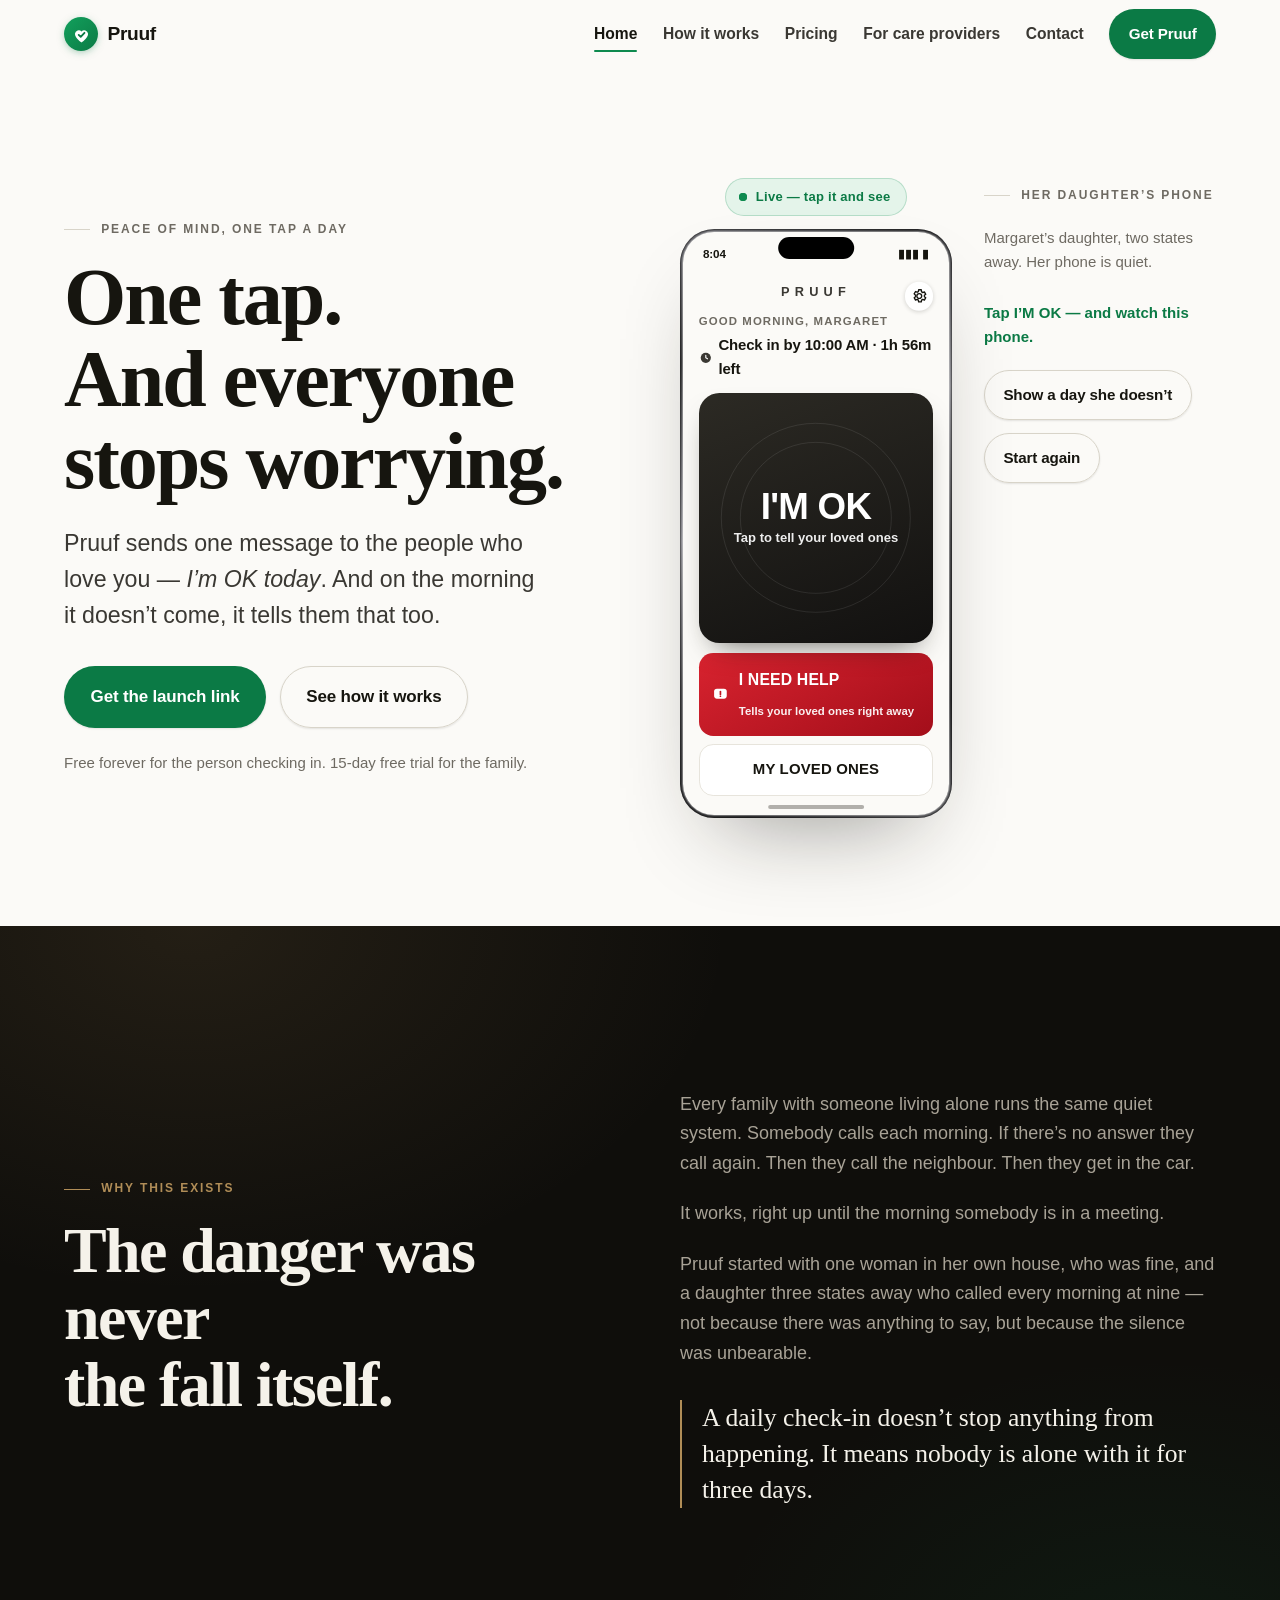
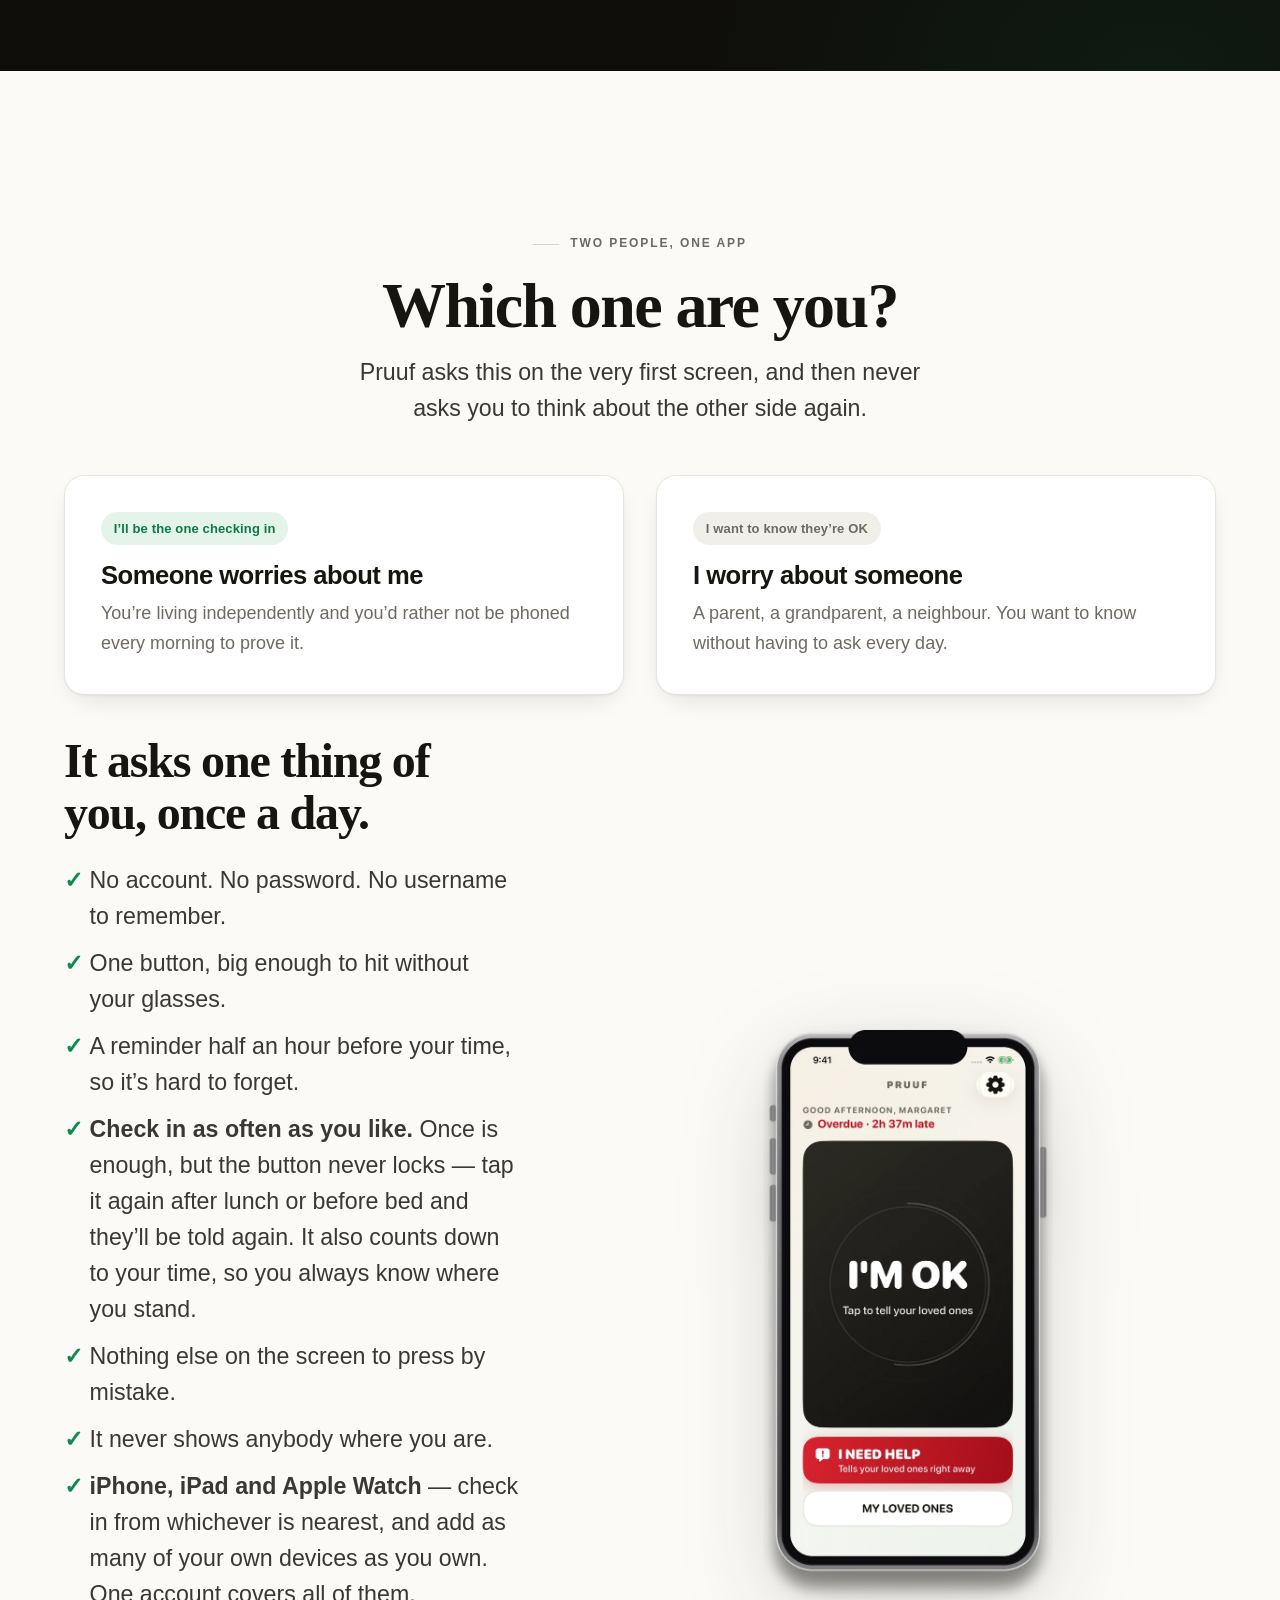
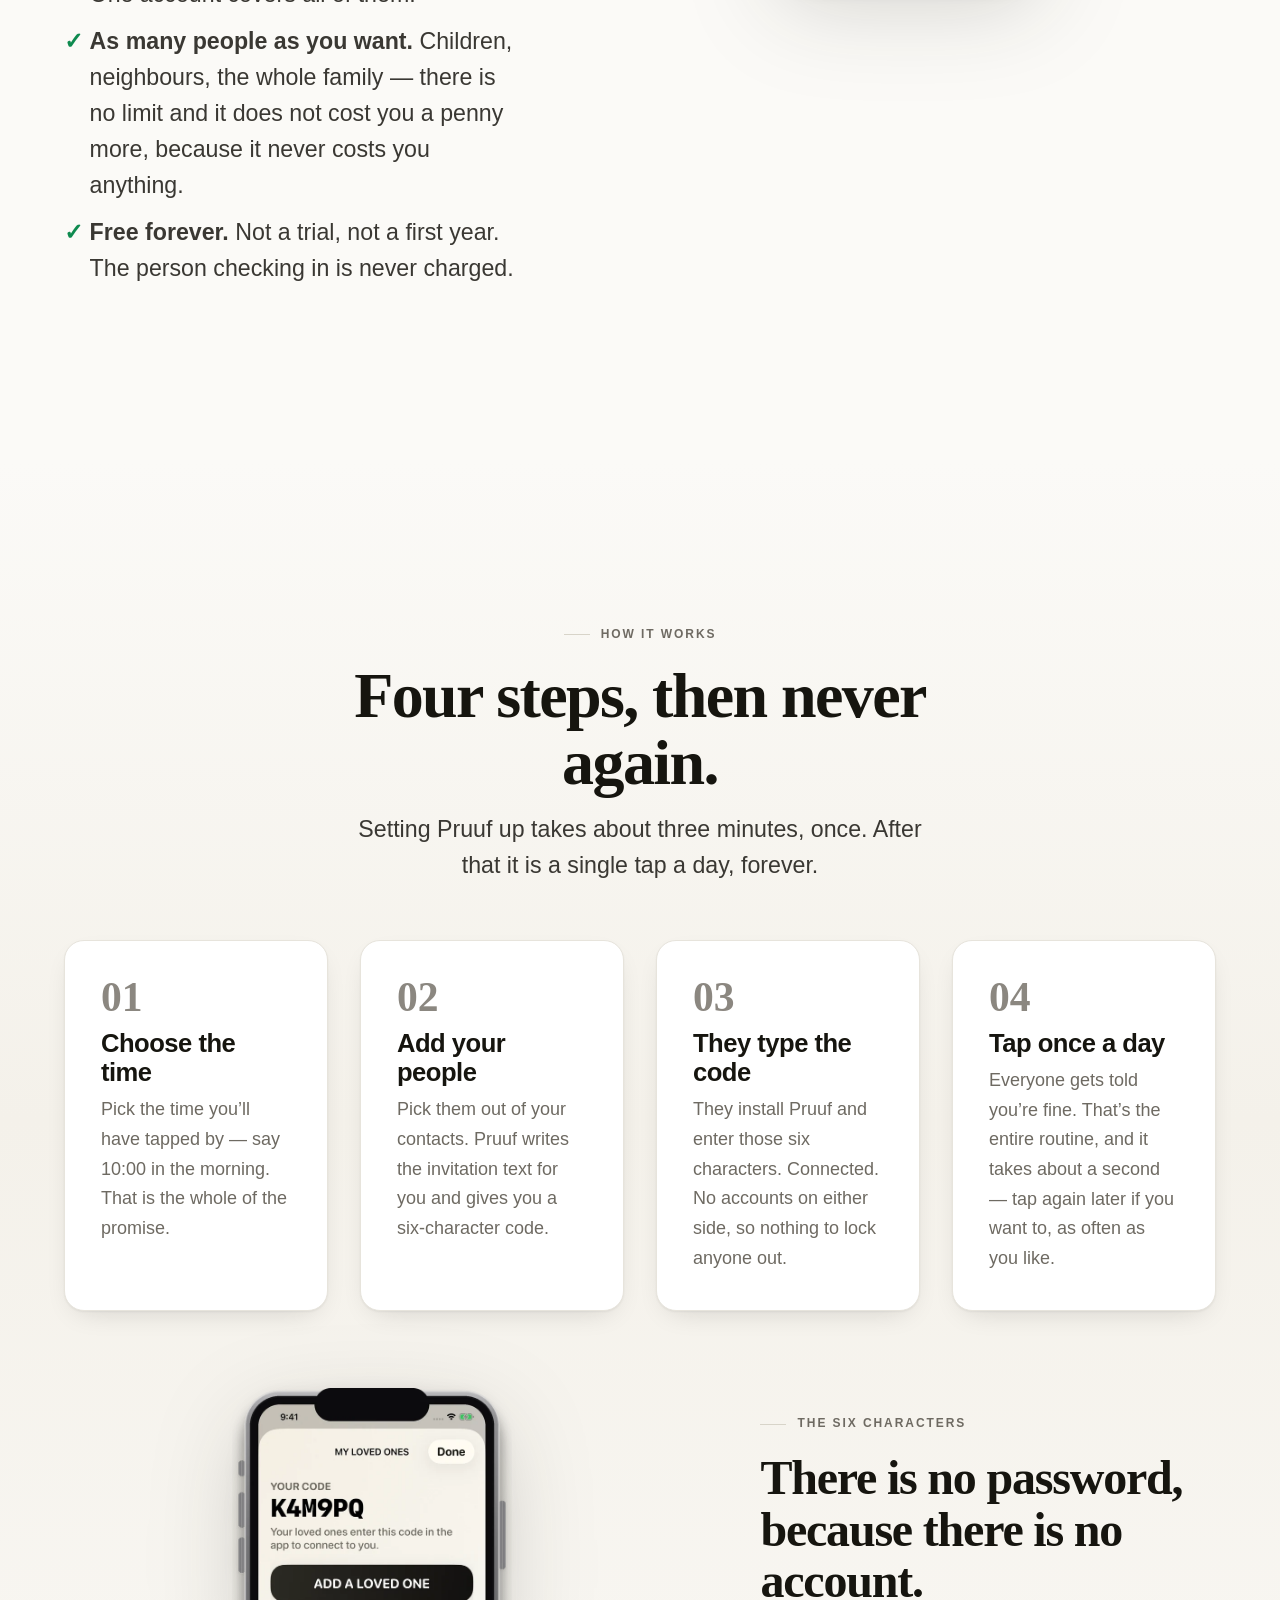
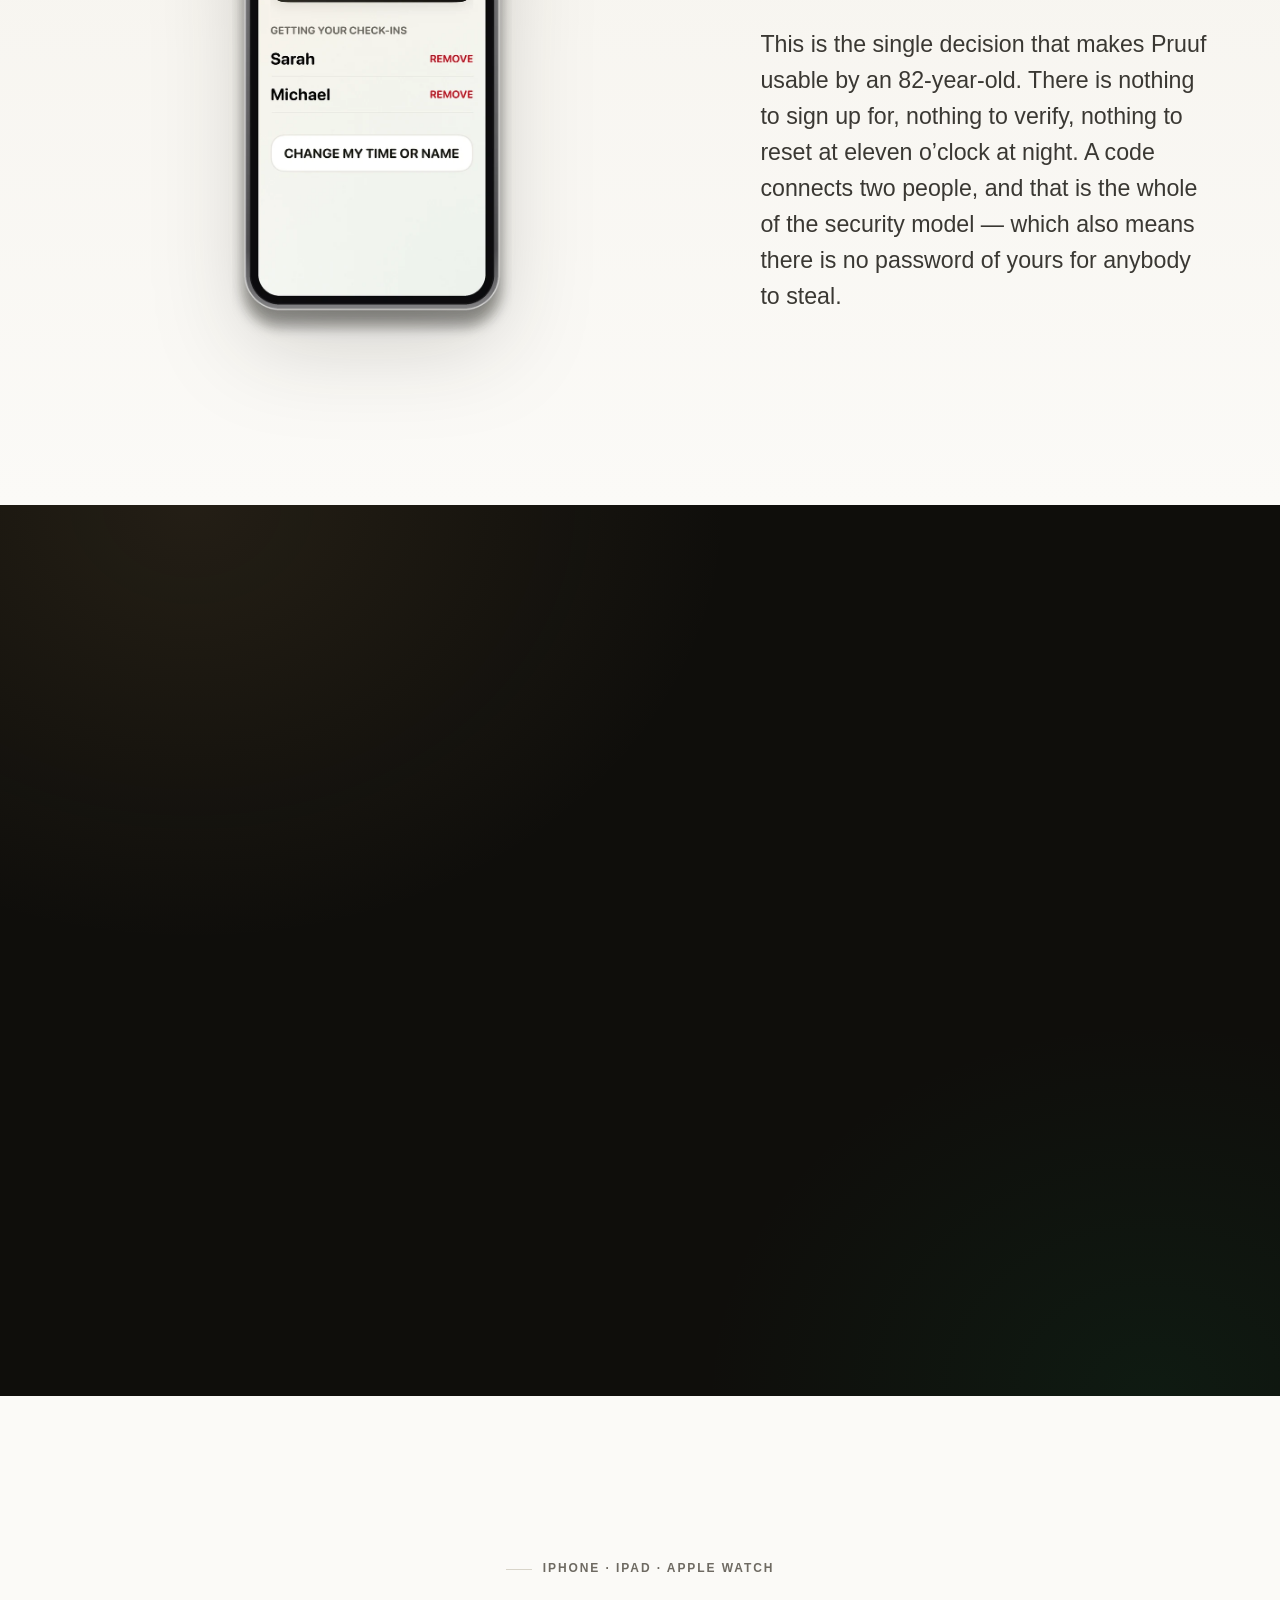
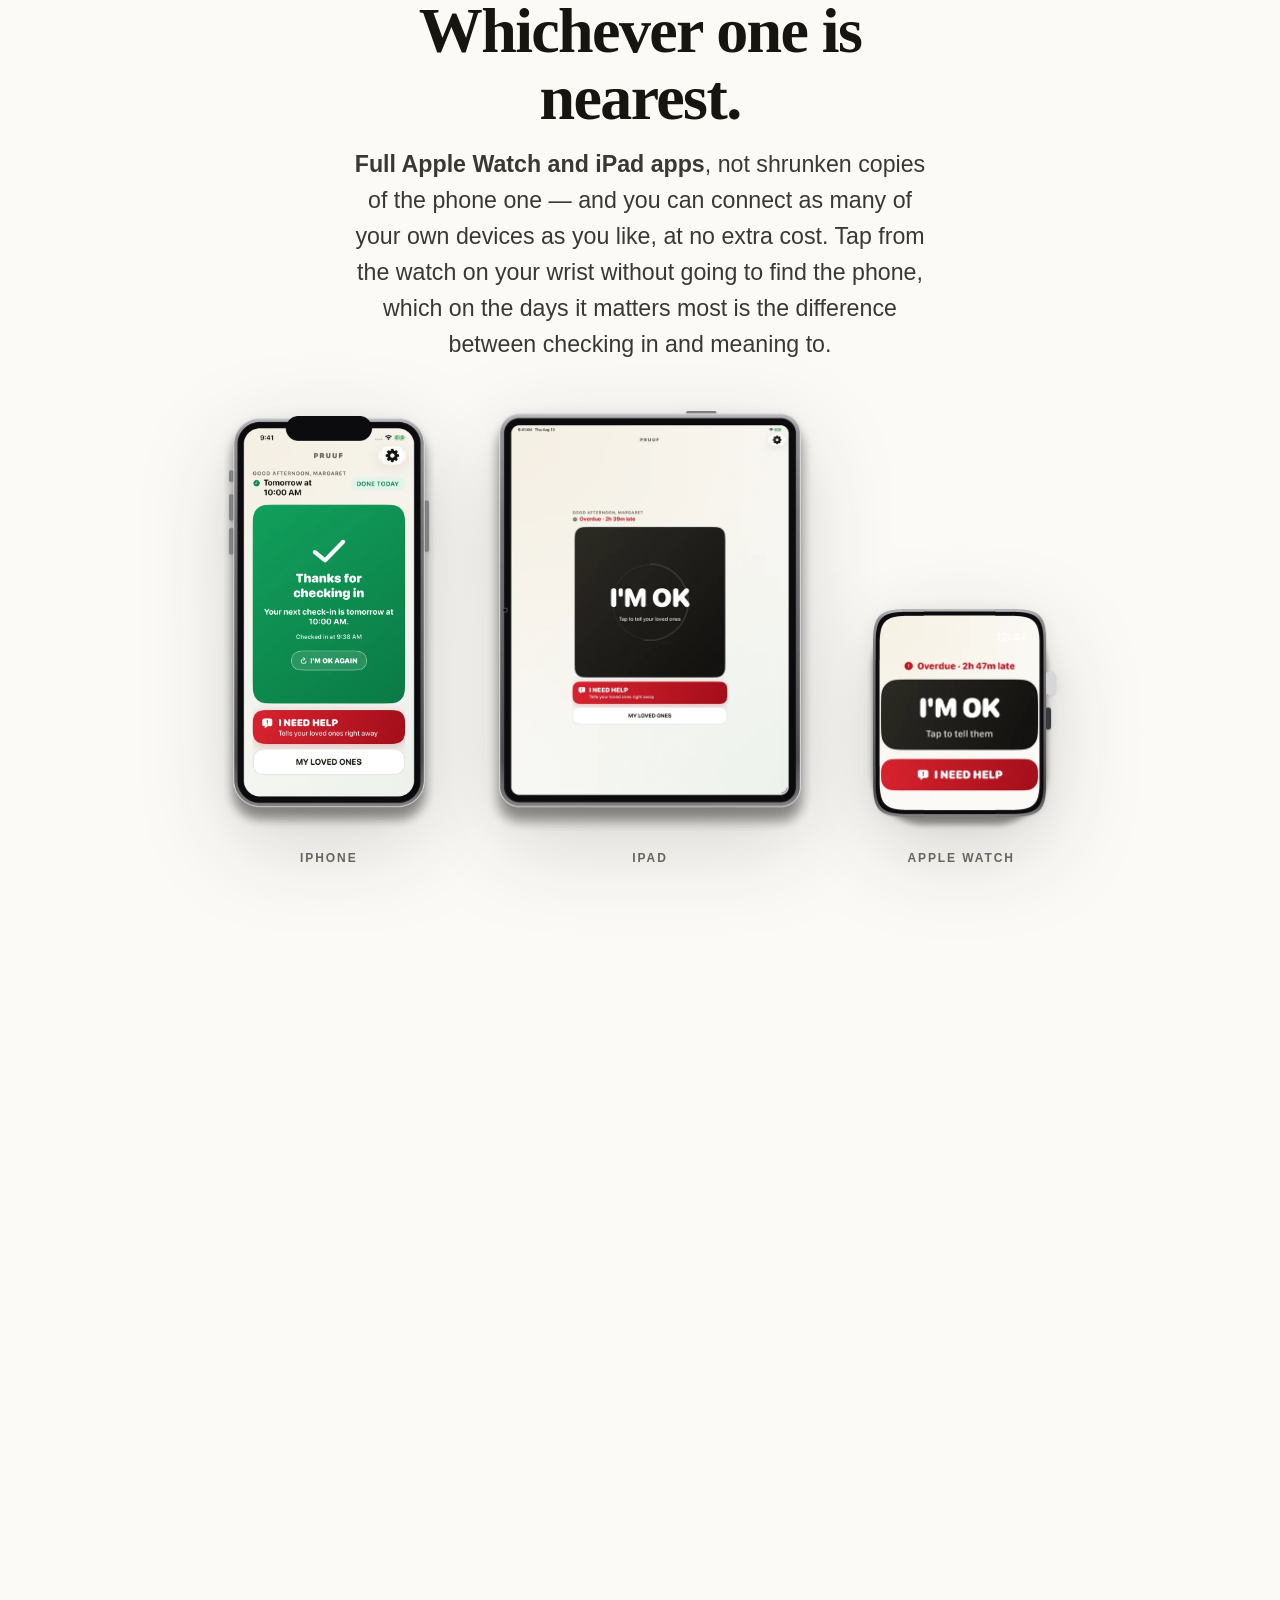
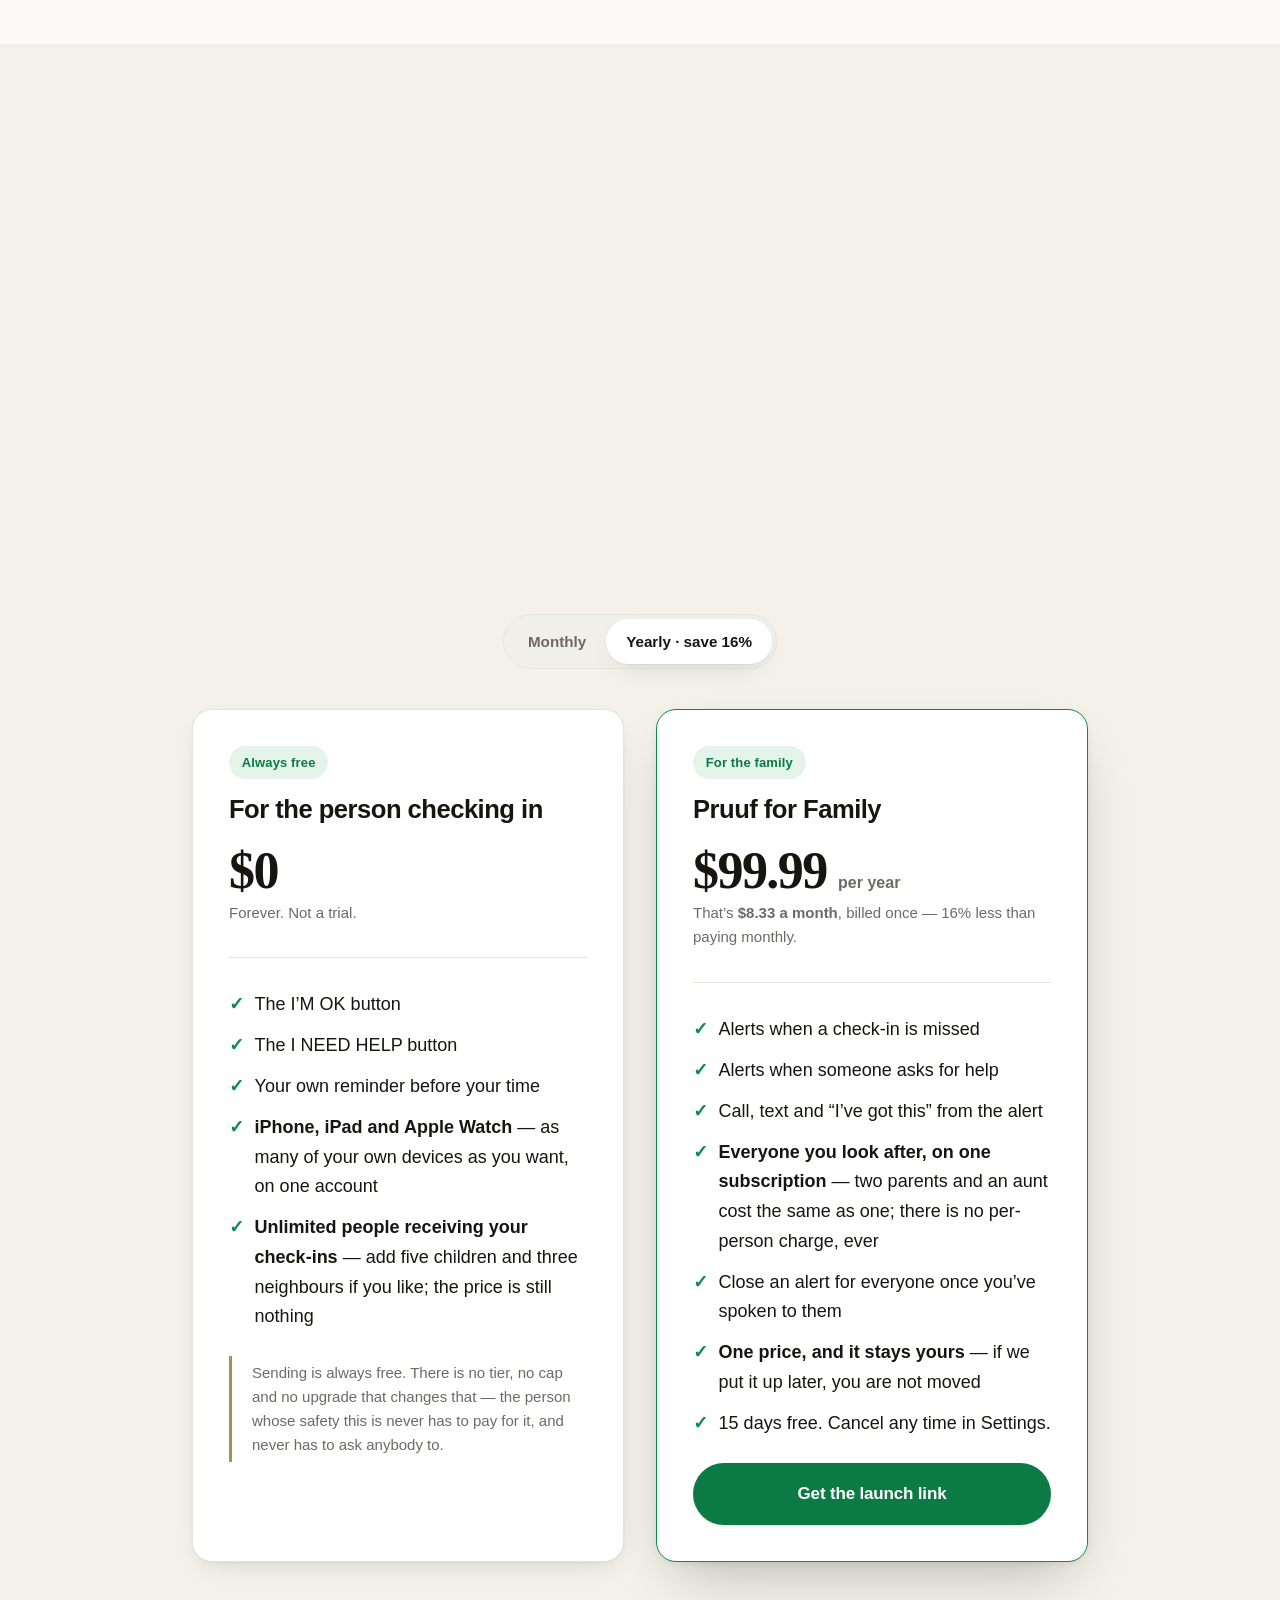
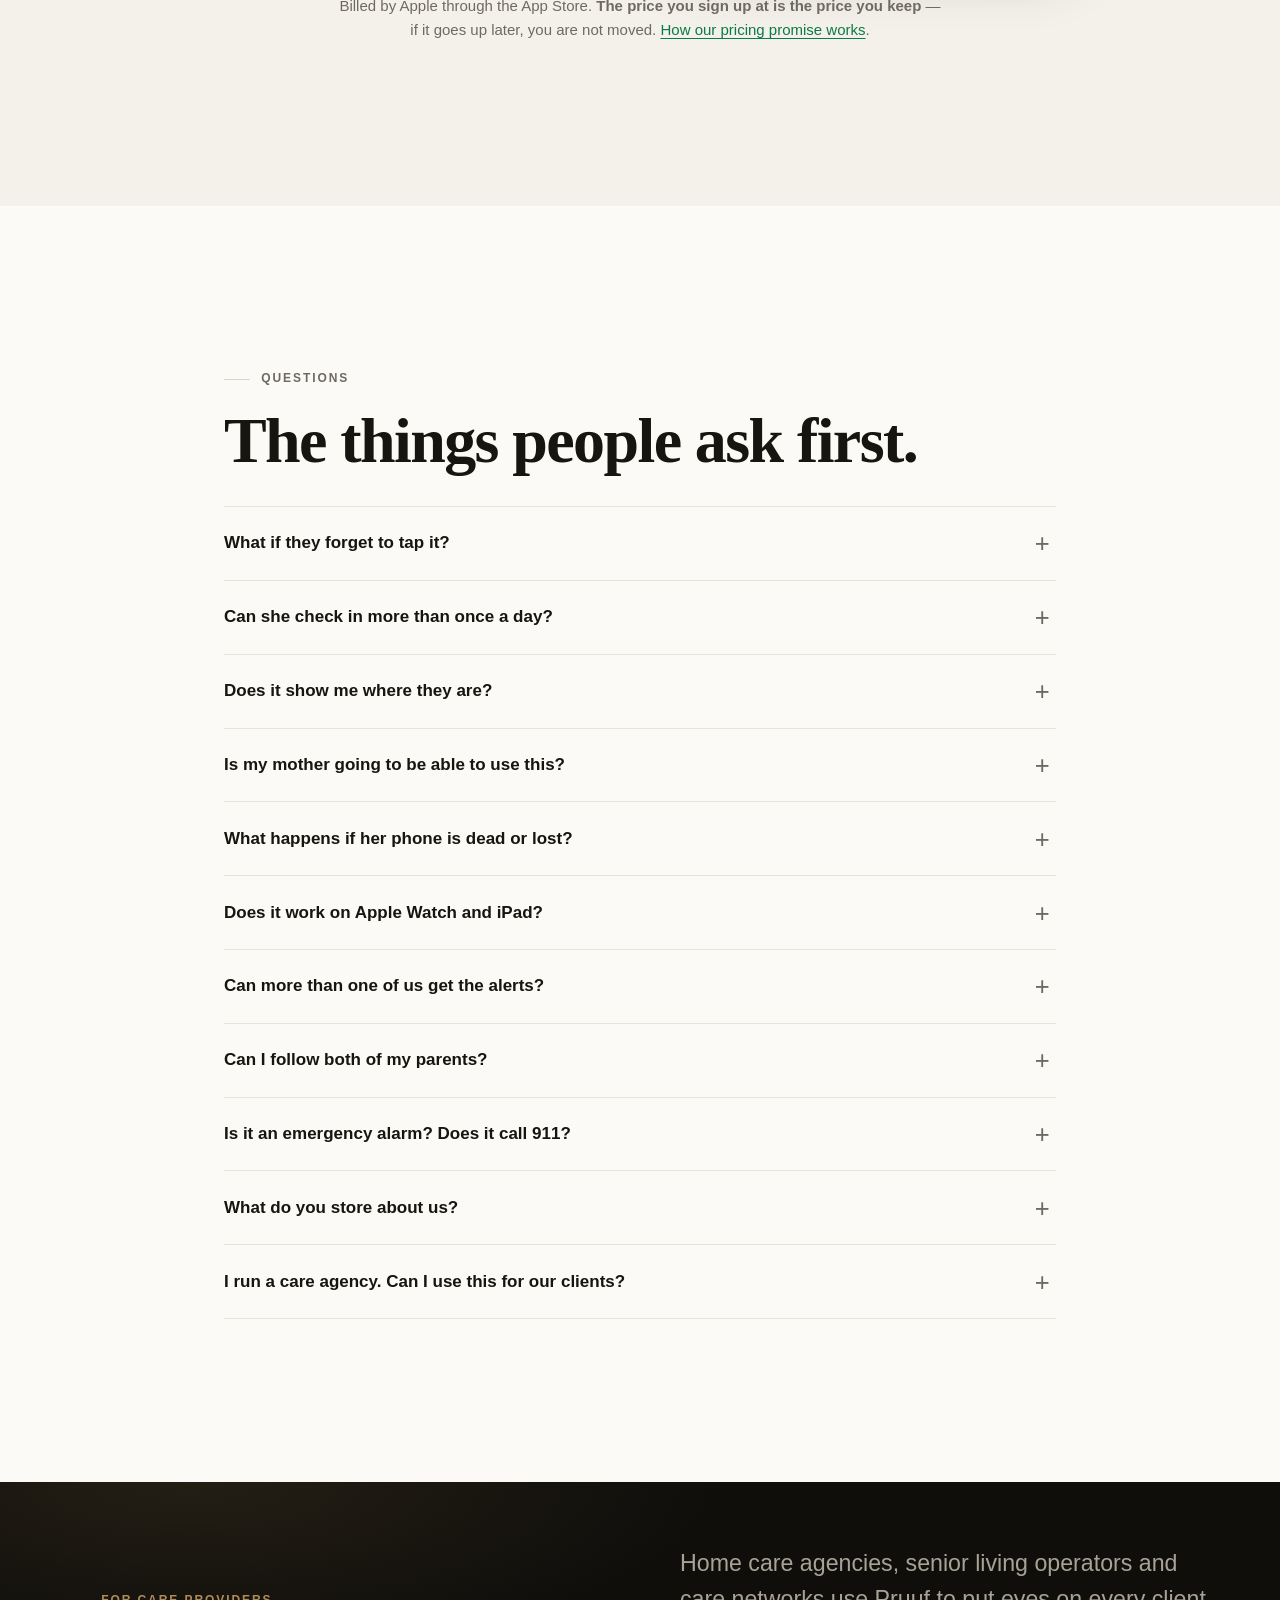
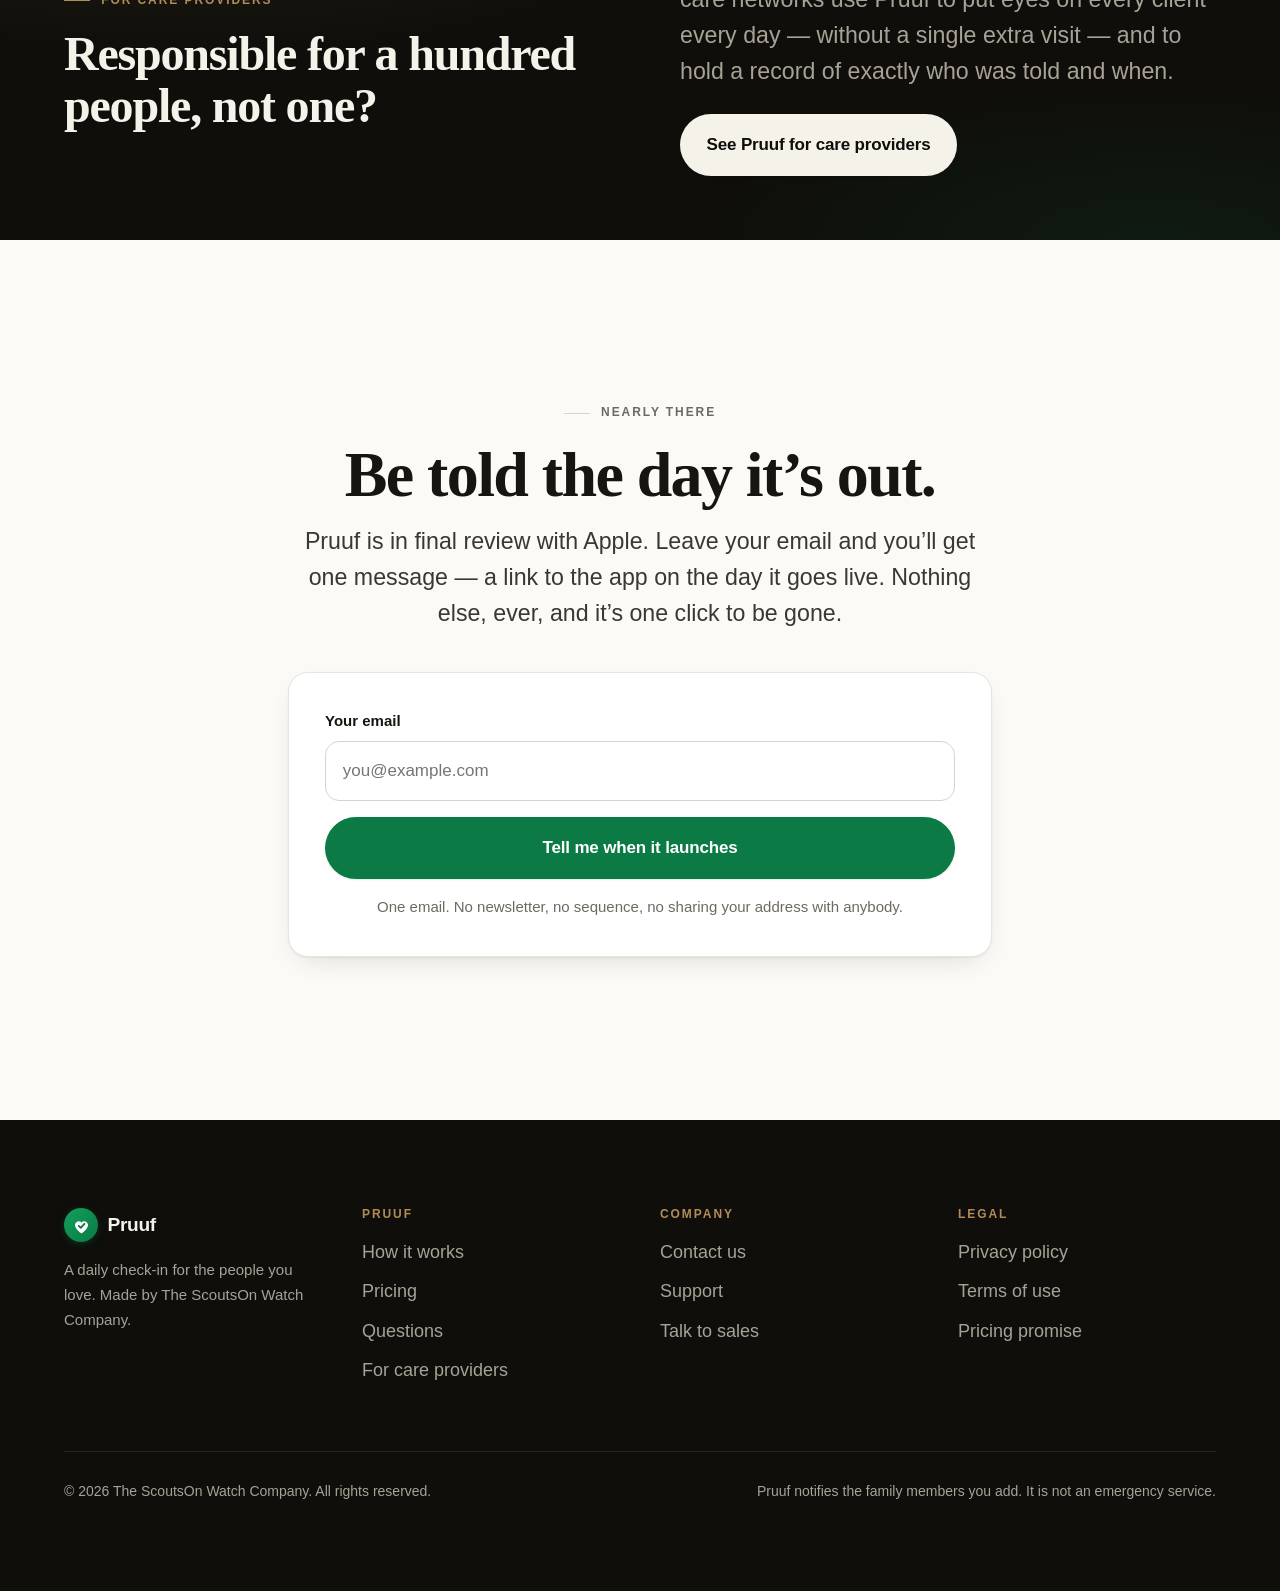
==== index.html @ 8618a191 "$9.99 and $99.99, a promise we can keep, and the devices back in their frames "We lower it for every" ====
<!doctype html>
<html lang="en">
<head>
<meta charset="utf-8">
<meta name="viewport" content="width=device-width,initial-scale=1">
<title>Pruuf — One tap. And everyone stops worrying.</title>
<meta name="description" content="Pruuf is a daily check-in for the people you love. One tap says “I’m OK.” If the tap doesn’t come, the family is told automatically — from our servers, not from the phone.">
<link rel="canonical" href="https://thepruuf.com/">
<meta property="og:type" content="website">
<meta property="og:title" content="Pruuf — One tap. And everyone stops worrying.">
<meta property="og:description" content="A daily check-in for the people you love. One tap says “I’m OK.” If it doesn’t come, the family is told.">
<meta property="og:image" content="https://thepruuf.com/assets/img/og-card.png">
<meta property="og:url" content="https://thepruuf.com/">
<meta name="twitter:card" content="summary_large_image">
<meta name="theme-color" content="#FBFAF7">
<link rel="icon" href="favicon.ico" sizes="any">
<link rel="apple-touch-icon" href="assets/img/apple-touch-icon.png">
<link rel="stylesheet" href="assets/pruuf.css">
<script src="assets/pruuf.js" defer></script>
</head>
<body>
<a class="skip" href="#main">Skip to content</a>

<header class="site-header">
  <div class="wrap">
    <a class="brand" href="index.html">
      <span class="brand-mark"><svg viewBox="0 0 24 24" fill="none" aria-hidden="true">
        <path d="M12 21s-7.5-4.7-7.5-10A4.5 4.5 0 0 1 12 8.5 4.5 4.5 0 0 1 19.5 11c0 5.3-7.5 10-7.5 10Z" fill="#fff"/>
        <path d="M8.8 12.4l2.3 2.3 4.3-4.6" stroke="#0B7A45" stroke-width="2.1" stroke-linecap="round" stroke-linejoin="round"/>
      </svg></span>Pruuf
    </a>
    <button class="nav-toggle" aria-expanded="false" aria-controls="nav" aria-label="Menu">
      <svg viewBox="0 0 20 20" fill="none" aria-hidden="true">
        <path d="M3 6h14M3 10h14M3 14h14" stroke="currentColor" stroke-width="2" stroke-linecap="round"/>
      </svg>
    </button>
    <nav class="site-nav" id="nav" aria-label="Main">
      <a href="index.html" aria-current="page">Home</a>
      <a href="#how">How it works</a>
      <a href="#pricing">Pricing</a>
      <a href="enterprise.html">For care providers</a>
      <a href="contact.html">Contact</a>
      <a class="btn btn--ok btn--sm js-cta-app" href="#launch" data-live-label="Download on the App Store">
        <span class="js-cta-label">Get Pruuf</span>
      </a>
    </nav>
  </div>
</header>

<main id="main">

<!-- ══════════════════════════════════════════════════════════════════
     HERO — the product, live and tappable, above the fold
     ══════════════════════════════════════════════════════════════════ -->
<section class="section section--tight">
  <div class="wrap">
    <div class="split" style="align-items:center">

      <div class="reveal">
        <p class="eyebrow">Peace of mind, one tap a day</p>
        <h1 class="display">One tap.<br>And everyone<br>stops worrying.</h1>
        <p class="lead" style="margin-top:1.5rem;max-width:30rem">
          Pruuf sends one message to the people who love you — <em>I’m OK today</em>.
          And on the morning it doesn’t come, it tells them that too.
        </p>
        <div class="btn-row" style="margin-top:2rem">
          <a class="btn btn--ok js-cta-app" href="#launch" data-live-label="Download on the App Store">
            <span class="js-cta-label">Get the launch link</span>
          </a>
          <a class="btn btn--ghost" href="#how">See how it works</a>
        </div>
        <p class="small muted" style="margin-top:1.4rem">
          Free forever for the person checking in. 15-day free trial for the family.
        </p>
      </div>

      <!-- The live demo. Every string below is a real string from the app. -->
      <div class="reveal" id="demo">
        <div style="display:flex;gap:clamp(1rem,3vw,2rem);align-items:flex-start;flex-wrap:wrap">
         <div style="display:flex;flex-direction:column;align-items:center;gap:.85rem">
          <!-- The invitation. Without it the phone reads as a screenshot, and
               nobody taps a screenshot — the single most persuasive thing on
               this page was going unused because it did not look touchable. -->
          <p class="demo-invite"><span class="demo-invite-pip"></span>Live — tap it and see</p>
          <div class="phone">
            <div class="phone-island"></div>
            <div class="phone-screen">
              <div class="phone-status">
                <span id="demo-clock">8:04</span>
                <span aria-hidden="true">▮▮▮ ▮</span>
              </div>
              <div class="phone-body" id="demo-screen"></div>
              <div class="phone-home"></div>
            </div>
          </div>
         </div>

          <div style="flex:1 1 13rem;min-width:12.5rem;padding-top:.5rem">
            <p class="eyebrow" style="margin-bottom:.75rem">Her daughter’s phone</p>
            <div id="demo-feed"></div>
            <p class="small" id="demo-caption"
               style="margin:1.1rem 0 1.25rem;font-weight:600;color:var(--ok-deep)"></p>
            <div class="btn-row">
              <button class="btn btn--ghost btn--sm" id="demo-miss" type="button">
                Show a day she doesn’t
              </button>
              <button class="btn btn--ghost btn--sm" id="demo-replay" type="button">
                Start again
              </button>
            </div>
          </div>
        </div>
      </div>

    </div>
  </div>
</section>

<!-- ══════════════════════════════════════════════════════════════════
     WHY IT EXISTS — the story, told plainly
     ══════════════════════════════════════════════════════════════════ -->
<section class="section night">
  <div class="wrap">
    <div class="split">
      <div class="reveal">
        <p class="eyebrow">Why this exists</p>
        <h2 class="h1">The danger was never<br>the fall itself.</h2>
      </div>
      <div class="reveal prose">
        <p>
          Every family with someone living alone runs the same quiet system.
          Somebody calls each morning. If there’s no answer they call again.
          Then they call the neighbour. Then they get in the car.
        </p>
        <p>
          It works, right up until the morning somebody is in a meeting.
        </p>
        <p>
          Pruuf started with one woman in her own house, who was fine, and a
          daughter three states away who called every morning at nine — not
          because there was anything to say, but because the silence was
          unbearable.
        </p>
        <p style="font-family:var(--serif);font-size:var(--fs-h3);line-height:1.4;
                  color:var(--on-night);border-left:2px solid var(--brass);
                  padding-left:1.25rem;margin-top:2rem">
          A daily check-in doesn’t stop anything from happening. It means nobody
          is alone with it for three days.
        </p>
      </div>
    </div>
  </div>
</section>

<!-- ══════════════════════════════════════════════════════════════════
     CHOOSE YOUR SIDE — mirrors the app's own role screen
     ══════════════════════════════════════════════════════════════════ -->
<section class="section" id="families">
  <div class="wrap">
    <div class="center prose reveal" style="margin-bottom:3rem">
      <p class="eyebrow" style="justify-content:center">Two people, one app</p>
      <h2 class="h1">Which one are you?</h2>
      <p class="lead" style="margin-top:1rem">
        Pruuf asks this on the very first screen, and then never asks you to
        think about the other side again.
      </p>
    </div>

    <div class="grid grid--2" role="tablist" aria-label="Choose your side" style="margin-bottom:2.5rem">
      <button class="card card--link" role="tab" data-role-tab="sender" aria-selected="true"
              aria-controls="panel-sender" id="tab-sender" type="button" style="text-align:left;cursor:pointer">
        <span class="chip">I’ll be the one checking in</span>
        <h3 class="h3" style="margin-top:1rem">Someone worries about me</h3>
        <p class="muted mb-0" style="margin-top:.5rem">
          You’re living independently and you’d rather not be phoned every
          morning to prove it.
        </p>
      </button>
      <button class="card card--link" role="tab" data-role-tab="receiver" aria-selected="false"
              aria-controls="panel-receiver" id="tab-receiver" type="button" style="text-align:left;cursor:pointer">
        <span class="chip chip--neutral">I want to know they’re OK</span>
        <h3 class="h3" style="margin-top:1rem">I worry about someone</h3>
        <p class="muted mb-0" style="margin-top:.5rem">
          A parent, a grandparent, a neighbour. You want to know without having
          to ask every day.
        </p>
      </button>
    </div>

    <div data-role-panel="sender" id="panel-sender" role="tabpanel" aria-labelledby="tab-sender">
      <div class="split split--wide-right">
        <div>
          <h3 class="h2" style="margin-bottom:1.5rem">It asks one thing of you, once a day.</h3>
          <ul class="tick-list lead">
            <li>No account. No password. No username to remember.</li>
            <li>One button, big enough to hit without your glasses.</li>
            <li>A reminder half an hour before your time, so it’s hard to forget.</li>
            <li><strong>Check in as often as you like.</strong> Once is enough,
              but the button never locks — tap it again after lunch or before
              bed and they’ll be told again. It also counts down to your time,
              so you always know where you stand.</li>
            <li>Nothing else on the screen to press by mistake.</li>
            <li>It never shows anybody where you are.</li>
            <li><strong>iPhone, iPad and Apple Watch</strong> — check in from
              whichever is nearest, and add as many of your own devices as you
              own. One account covers all of them.</li>
            <li><strong>As many people as you want.</strong> Children, neighbours,
              the whole family — there is no limit and it does not cost you a
              penny more, because it never costs you anything.</li>
            <li><strong>Free forever.</strong> Not a trial, not a first year.
              The person checking in is never charged.</li>
          </ul>
        </div>
        <picture>
          <source srcset="assets/img/iphone-checkin.webp" type="image/webp">
          <img class="device-img" src="assets/img/iphone-checkin.png" width="620" height="1227"
               style="max-width:290px;margin-inline:auto"
               alt="The Pruuf check-in screen on an iPhone: a large green I’M OK button filling most of the display.">
        </picture>
      </div>
    </div>

    <div data-role-panel="receiver" id="panel-receiver" role="tabpanel" aria-labelledby="tab-receiver" hidden>
      <div class="split split--wide-right">
        <div>
          <h3 class="h2" style="margin-bottom:1.5rem">You’ll know before you’d have thought to ask.</h3>
          <ul class="tick-list lead">
            <li>A notification the moment they check in.</li>
            <li>An urgent alert if their time passes and they haven’t.</li>
            <li>An urgent alert the second they press <strong>I NEED HELP</strong>.</li>
            <li>Call or text them straight from the alert.</li>
            <li><strong>“I’ve got this”</strong> — so three siblings don’t all ring at once.</li>
            <li><strong>One payment, however many people you follow.</strong>
              Your mother, your father, an aunt, a neighbour — adding another
              never changes the price.</li>
          </ul>
        </div>
        <picture>
          <source srcset="assets/img/iphone-family.webp" type="image/webp">
          <img class="device-img" src="assets/img/iphone-family.png" width="620" height="1227"
               style="max-width:290px;margin-inline:auto"
               alt="The family view on an iPhone, showing one person checked in and one who has not.">
        </picture>
      </div>
    </div>
  </div>
</section>

<!-- ══════════════════════════════════════════════════════════════════
     HOW IT WORKS
     ══════════════════════════════════════════════════════════════════ -->
<section class="section" id="how" style="background:linear-gradient(180deg,transparent,#F4F1EA 40%,transparent)">
  <div class="wrap">
    <div class="center prose reveal" style="margin-bottom:3.5rem">
      <p class="eyebrow" style="justify-content:center">How it works</p>
      <h2 class="h1">Four steps, then never again.</h2>
      <p class="lead" style="margin-top:1rem">
        Setting Pruuf up takes about three minutes, once. After that it is a
        single tap a day, forever.
      </p>
    </div>

    <div class="grid grid--4">
      <div class="card reveal">
        <div class="step-num">01</div>
        <h3 class="h3">Choose the time</h3>
        <p class="muted mb-0" style="margin-top:.5rem">
          Pick the time you’ll have tapped by — say 10:00 in the morning. That
          is the whole of the promise.
        </p>
      </div>
      <div class="card reveal">
        <div class="step-num">02</div>
        <h3 class="h3">Add your people</h3>
        <p class="muted mb-0" style="margin-top:.5rem">
          Pick them out of your contacts. Pruuf writes the invitation text for
          you and gives you a six-character code.
        </p>
      </div>
      <div class="card reveal">
        <div class="step-num">03</div>
        <h3 class="h3">They type the code</h3>
        <p class="muted mb-0" style="margin-top:.5rem">
          They install Pruuf and enter those six characters. Connected. No
          accounts on either side, so nothing to lock anyone out.
        </p>
      </div>
      <div class="card reveal">
        <div class="step-num">04</div>
        <h3 class="h3">Tap once a day</h3>
        <p class="muted mb-0" style="margin-top:.5rem">
          Everyone gets told you’re fine. That’s the entire routine, and it
          takes about a second — tap again later if you want to, as often as
          you like.
        </p>
      </div>
    </div>

    <div class="split split--wide-left reveal" style="margin-top:clamp(3rem,6vw,5rem)">
      <picture>
        <source srcset="assets/img/iphone-people.webp" type="image/webp">
        <img class="device-img" src="assets/img/iphone-people.png" width="620" height="1227"
             style="max-width:280px;margin-inline:auto"
             alt="The My Loved Ones screen, showing the six-character invite code and who is connected.">
      </picture>
      <div>
        <p class="eyebrow">The six characters</p>
        <h3 class="h2">There is no password, because there is no account.</h3>
        <p class="lead" style="margin-top:1.25rem">
          This is the single decision that makes Pruuf usable by an 82-year-old.
          There is nothing to sign up for, nothing to verify, nothing to reset
          at eleven o’clock at night. A code connects two people, and that is
          the whole of the security model — which also means there is no
          password of yours for anybody to steal.
        </p>
      </div>
    </div>
  </div>
</section>

<!-- ══════════════════════════════════════════════════════════════════
     THE SAFETY NET — the actual differentiator
     ══════════════════════════════════════════════════════════════════ -->
<section class="section night" id="safety">
  <div class="wrap">
    <div class="split">
      <div class="reveal">
        <p class="eyebrow">The part that matters</p>
        <h2 class="h1">The alert doesn’t<br>come from her phone.</h2>
      </div>
      <div class="reveal prose">
        <p>
          Almost everything that calls itself a check-in app is a reminder
          running on the phone of the person being checked on. Which means a
          dead battery, a phone left charging in the bedroom, or a phone at the
          bottom of a handbag all look exactly like a phone that simply had
          nothing to say.
        </p>
        <p>
          Pruuf’s alerts run on our servers. At her check-in time the server
          looks for a tap. If there isn’t one, everyone connected to her is
          told — <strong style="color:var(--on-night)">whether her phone is on,
          off, flat, or lost down the side of a chair</strong>.
        </p>
        <p>
          The same is true of the help button. Press <strong style="color:var(--on-night)">I
          NEED HELP</strong> and your family is told <strong style="color:var(--on-night)">that
          second</strong> — no countdown, no confirmation step, nothing to
          reach for afterwards. Somebody who has fallen cannot be asked to
          confirm anything, so we do not ask.
        </p>
        <p class="note" style="margin-top:2rem">
          Pruuf notifies the family members you have added. It is not an
          emergency service: it does not contact 911, an ambulance, or a
          monitoring centre. We say so here rather than in a footnote, because
          it is the kind of thing you should find out now and not later.
        </p>
      </div>
    </div>
  </div>
</section>

<!-- ══════════════════════════════════════════════════════════════════
     EVERY DEVICE
     ══════════════════════════════════════════════════════════════════ -->
<section class="section">
  <div class="wrap">
    <div class="center prose reveal" style="margin-bottom:3rem">
      <p class="eyebrow" style="justify-content:center">iPhone · iPad · Apple Watch</p>
      <h2 class="h1">Whichever one is nearest.</h2>
      <p class="lead" style="margin-top:1rem">
        <strong>Full Apple Watch and iPad apps</strong>, not shrunken copies of
        the phone one — and you can connect as many of your own devices as you
        like, at no extra cost. Tap from the watch on your wrist without going
        to find the phone, which on the days it matters most is the difference
        between checking in and meaning to.
      </p>
    </div>

    <!-- Labelled, because the device body used to do this job.
         These are the screens alone now (AppStore/round_devices.py), which is
         right everywhere else on the page — but this section's entire point is
         "three different devices", and stripped of their bodies an iPad reads
         as a wide phone and a watch reads as a small one. The identity moves
         from chrome to type, which suits this site better anyway. -->
    <div class="reveal device-row">
      <figure>
        <picture>
          <source srcset="assets/img/iphone-done.webp" type="image/webp">
          <img class="device-img" src="assets/img/iphone-done.png" width="620" height="1227"
               alt="Pruuf on iPhone, showing the confirmation after checking in.">
        </picture>
        <figcaption>iPhone</figcaption>
      </figure>
      <figure>
        <picture>
          <source srcset="assets/img/ipad-app.webp" type="image/webp">
          <img class="device-img" src="assets/img/ipad-app.png" width="700" height="892"
               alt="Pruuf on an iPad, showing the same check-in screen at tablet size.">
        </picture>
        <figcaption>iPad</figcaption>
      </figure>
      <figure>
        <picture>
          <source srcset="assets/img/watch-checkin.webp" type="image/webp">
          <img class="device-img" src="assets/img/watch-checkin.png" width="381" height="446"
               alt="Pruuf on an Apple Watch, showing the check-in button on the wrist.">
        </picture>
        <figcaption>Apple Watch</figcaption>
      </figure>
    </div>
  </div>
</section>

<!-- ══════════════════════════════════════════════════════════════════
     WHAT IT IS NOT — trust signal, deliberately prominent
     ══════════════════════════════════════════════════════════════════ -->
<section class="section section--tight">
  <div class="wrap">
    <div class="split">
      <div class="reveal">
        <p class="eyebrow">Plainly</p>
        <h2 class="h1">What Pruuf<br>doesn’t do.</h2>
        <p class="lead" style="margin-top:1.25rem;max-width:26rem">
          A product for frightened families could sell almost anything. This is
          the list we hold ourselves to.
        </p>
      </div>
      <div class="reveal">
        <ul class="tick-list tick-list--cross" style="font-size:1.0625rem">
          <li><strong>No location tracking.</strong> Not optional, not buried in
            a setting — Pruuf never asks for location and could not show it if
            it wanted to.</li>
          <li><strong>No cameras, microphones or health data.</strong></li>
          <li><strong>No feed, streaks, badges or scores.</strong> Missing a day
            is not a failure to be shamed for. It is a signal to act on.</li>
          <li><strong>No selling of data, and no advertising or analytics
            trackers</strong> of any kind in the app.</li>
          <li><strong>No account to break into,</strong> because there are no
            passwords at all.</li>
          <li><strong>Not an emergency service.</strong> It tells the family you
            added. It does not dispatch help.</li>
        </ul>
        <p style="margin-top:1.75rem">
          <a class="arrow" href="privacy.html">Read the privacy policy</a>
        </p>
      </div>
    </div>
  </div>
</section>

<!-- ══════════════════════════════════════════════════════════════════
     PRICING
     ══════════════════════════════════════════════════════════════════ -->
<section class="section" id="pricing" style="background:#F4F1EA">
  <div class="wrap">
    <div class="center prose reveal" style="margin-bottom:2.5rem">
      <p class="eyebrow" style="justify-content:center">Pricing</p>
      <h2 class="h1">The person checking in never pays.</h2>
      <p class="lead" style="margin-top:1rem">
        Charging an 80-year-old for the button that tells her family she’s alive
        is not a business we want to be in. <strong>Sending is free, for
        unlimited people, forever.</strong> The family who wants the alerts pays,
        once, for everyone they look after.
      </p>
    </div>

    <div class="center" style="margin-bottom:2.5rem">
      <div class="toggle" id="term-toggle" role="group" aria-label="Billing period">
        <button type="button" data-term="monthly" aria-pressed="false">Monthly</button>
        <button type="button" data-term="annual" aria-pressed="true">Yearly · save 16%</button>
      </div>
    </div>

    <div class="grid grid--2" style="max-width:56rem;margin-inline:auto">
      <div class="card reveal">
        <span class="chip">Always free</span>
        <h3 class="h3" style="margin-top:1rem">For the person checking in</h3>
        <p class="price" style="margin:1.25rem 0 .25rem">$0</p>
        <p class="muted small">Forever. Not a trial.</p>
        <hr class="hr">
        <ul class="tick-list">
          <li>The I’M OK button</li>
          <li>The I NEED HELP button</li>
          <li>Your own reminder before your time</li>
          <li><strong>iPhone, iPad and Apple Watch</strong> — as many of your
            own devices as you want, on one account</li>
          <li><strong>Unlimited people receiving your check-ins</strong> — add
            five children and three neighbours if you like; the price is still
            nothing</li>
        </ul>
        <p class="note" style="margin-top:1.5rem">
          Sending is always free. There is no tier, no cap and no upgrade that
          changes that — the person whose safety this is never has to pay for
          it, and never has to ask anybody to.
        </p>
      </div>

      <div class="card reveal" style="border-color:var(--ok);box-shadow:var(--shadow-lift)">
        <span class="chip">For the family</span>
        <h3 class="h3" style="margin-top:1rem">Pruuf for Family</h3>
        <p class="price" style="margin:1.25rem 0 .25rem">
          <span data-price data-monthly="$9.99" data-annual="$99.99">$99.99</span>
          <small data-price-note data-monthly="per month" data-annual="per year">per year</small>
        </p>
        <p class="muted small" data-annual-only>
          That’s <strong>$8.33 a month</strong>, billed once — 16% less than
          paying monthly.
        </p>
        <hr class="hr">
        <ul class="tick-list">
          <li>Alerts when a check-in is missed</li>
          <li>Alerts when someone asks for help</li>
          <li>Call, text and “I’ve got this” from the alert</li>
          <li><strong>Everyone you look after, on one subscription</strong> —
            two parents and an aunt cost the same as one; there is no
            per-person charge, ever</li>
          <li>Close an alert for everyone once you’ve spoken to them</li>
          <li><strong>One price, and it stays yours</strong> — if we put it up
            later, you are not moved</li>
          <li>15 days free. Cancel any time in Settings.</li>
        </ul>
        <div class="btn-row" style="margin-top:1.5rem">
          <a class="btn btn--ok js-cta-app" href="#launch" data-live-label="Download on the App Store"
             style="width:100%"><span class="js-cta-label">Get the launch link</span></a>
        </div>
      </div>
    </div>

    <p class="center small muted" style="margin-top:2rem;max-width:38rem;margin-inline:auto">
      Billed by Apple through the App Store. <strong>The price you sign up at is
      the price you keep</strong> — if it goes up later, you are not moved.
      <a href="terms.html#pricing">How our pricing promise works</a>.
    </p>
  </div>
</section>

<!-- ══════════════════════════════════════════════════════════════════
     FAQ
     ══════════════════════════════════════════════════════════════════ -->
<section class="section" id="faq">
  <div class="wrap" style="max-width:52rem">
    <div class="reveal" style="margin-bottom:2rem">
      <p class="eyebrow">Questions</p>
      <h2 class="h1">The things people ask first.</h2>
    </div>

    <div class="faq reveal">
      <details>
        <summary>What if they forget to tap it?</summary>
        <div class="faq-body">
          <p>Then their family is told — which is the entire point. Pruuf does
            not try to work out whether a missed day is forgetfulness or
            something worse, because from the outside those look identical and
            only one of them is safe to assume.</p>
          <p>In practice, forgetting is rare: a reminder arrives on their own
            phone 30 minutes before their time, and the routine settles in within
            about a week. Families usually agree on a check-in time slightly
            later than the real one, so an ordinary lie-in doesn’t start
            anything.</p>
        </div>
      </details>
      <details>
        <summary>Can she check in more than once a day?</summary>
        <div class="faq-body">
          <p>Yes, as many times as she wants. One tap satisfies the day, but
            the button never locks — plenty of people like to say so again
            after lunch or before bed, and everyone connected is told each
            time.</p>
          <p>The screen also counts down to her time — “Check in by 10:00 AM ·
            1h 56m left” — so she is never guessing how long she has. Once
            she’s checked in it switches to when the next one is due.</p>
        </div>
      </details>
      <details>
        <summary>Does it show me where they are?</summary>
        <div class="faq-body">
          <p>No — and it never will. Pruuf does not ask for location permission
            and has no location data to show. It answers exactly one question:
            have they said they’re OK today.</p>
          <p>This is deliberate. The moment an app like this becomes a tracker,
            the person being tracked stops wanting it on their phone, and an app
            that gets deleted protects nobody.</p>
        </div>
      </details>
      <details>
        <summary>Is my mother going to be able to use this?</summary>
        <div class="faq-body">
          <p>That is the question the whole app is designed around. There is no
            account, no password and no username. Her screen has one enormous
            button on it and almost nothing else. The text scales all the way up
            if she has already turned text size up on her phone.</p>
          <p>Setup is the only part that takes a moment, and it is normally done
            by whoever is reading this, sitting next to her, once.</p>
        </div>
      </details>
      <details>
        <summary>What happens if her phone is dead or lost?</summary>
        <div class="faq-body">
          <p>The alert still fires. Pruuf’s missed-check-in alerts run on our
            servers rather than on her phone, so a flat battery, a phone in
            another room, or a phone that has been left in a taxi all produce
            the same result: her time passes, no tap arrives, and you are told.</p>
        </div>
      </details>
      <details>
        <summary>Does it work on Apple Watch and iPad?</summary>
        <div class="faq-body">
          <p>Yes — both, as proper apps rather than stretched versions of the
            iPhone one. The watch has its own check-in button and its own
            complication, so the day’s check-in can be a glance and a tap
            without going to find a phone at all. The iPad lays out for the
            bigger screen rather than blowing the phone layout up.</p>
          <p><strong>Connect as many of your own devices as you like.</strong>
            One account covers all of them, they stay in step automatically,
            and alerts arrive on every one — so it does not matter which is
            nearest when something happens. Adding devices never costs
            anything, on either side.</p>
        </div>
      </details>
      <details>
        <summary>Can more than one of us get the alerts?</summary>
        <div class="faq-body">
          <p>Yes — as many as she likes, with no limit and no cost to her.
            Every one of them is alerted. Whoever acts first can press “I’ve got
            this”, which tells the others to stand down so she doesn’t get four
            phone calls in ninety seconds.</p>
          <p><strong>Only one of you needs to subscribe</strong> for her to be
            covered, and adding more people to her list never changes what
            anybody pays.</p>
        </div>
      </details>
      <details>
        <summary>Can I follow both of my parents?</summary>
        <div class="faq-body">
          <p>Yes, and there is no limit. <strong>You pay once.</strong> One
            subscription covers everyone you look after — two parents, an aunt,
            a neighbour, however many that becomes — and adding another person
            never changes what you pay.</p>
          <p>You’ll see each of them on one screen with the time they checked
            in, and you’re alerted about any of them who misses their time.</p>
        </div>
      </details>
      <details>
        <summary>Is it an emergency alarm? Does it call 911?</summary>
        <div class="faq-body">
          <p>No. Pruuf notifies the family members who have been added, and
            nobody else. It does not contact emergency services, an ambulance
            service, or a monitoring centre, and we would rather be clear about
            that than sell you something on a misunderstanding.</p>
          <p>If someone needs help right now, call your local emergency number.</p>
        </div>
      </details>
      <details>
        <summary>What do you store about us?</summary>
        <div class="faq-body">
          <p>A first name, a check-in time, which people are connected to which,
            and the times check-ins happened. That is close to all of it. There
            are no passwords because there are no accounts, there is no location
            data, and there are no advertising or analytics trackers in the app.</p>
          <p>You can delete your account and everything in it from inside the
            app at any time. <a href="privacy.html">The full policy</a> is
            written in the same plain language as this page.</p>
        </div>
      </details>
      <details>
        <summary>I run a care agency. Can I use this for our clients?</summary>
        <div class="faq-body">
          <p>Yes — there is a version of Pruuf built for organisations, with a
            dashboard showing every client’s status, alerts routed to your
            on-call coordinator as well as to the family, and a timestamped
            record of who was told and when.</p>
          <p><a class="arrow" href="enterprise.html">See Pruuf for care providers</a></p>
        </div>
      </details>
    </div>
  </div>
</section>

<!-- ══════════════════════════════════════════════════════════════════
     ENTERPRISE STRIP
     ══════════════════════════════════════════════════════════════════ -->
<section class="section--tight night" style="padding-block:clamp(3rem,5vw,4.5rem)">
  <div class="wrap">
    <div class="split" style="align-items:center">
      <div class="reveal">
        <p class="eyebrow">For care providers</p>
        <h2 class="h2">Responsible for a hundred people, not one?</h2>
      </div>
      <div class="reveal">
        <p class="lead" style="margin-bottom:1.5rem">
          Home care agencies, senior living operators and care networks use
          Pruuf to put eyes on every client every day — without a single extra
          visit — and to hold a record of exactly who was told and when.
        </p>
        <a class="btn btn--light" href="enterprise.html">See Pruuf for care providers</a>
      </div>
    </div>
  </div>
</section>

<!-- ══════════════════════════════════════════════════════════════════
     FINAL CTA + LAUNCH SIGNUP
     ══════════════════════════════════════════════════════════════════ -->
<section class="section" id="launch">
  <div class="wrap" style="max-width:44rem">
    <div class="center reveal">
      <p class="eyebrow" style="justify-content:center">Nearly there</p>
      <h2 class="h1">Be told the day it’s out.</h2>
      <p class="lead" style="margin-top:1rem">
        Pruuf is in final review with Apple. Leave your email and you’ll get one
        message — a link to the app on the day it goes live. Nothing else, ever,
        and it’s one click to be gone.
      </p>
    </div>

    <div class="card reveal" style="margin-top:2.5rem">
      <form data-contact-form novalidate>
        <input type="hidden" name="intent" value="launch">
        <div class="hp" aria-hidden="true">
          <label for="hp-launch">Website</label>
          <input id="hp-launch" type="text" name="website" tabindex="-1" autocomplete="off">
        </div>
        <div data-form-status class="form-status" hidden role="alert"></div>
        <div class="field" style="margin-bottom:1rem">
          <label for="launch-email">Your email</label>
          <input class="input" id="launch-email" type="email" name="email"
                 autocomplete="email" placeholder="you@example.com" required>
        </div>
        <button class="btn btn--ok" type="submit" style="width:100%">Tell me when it launches</button>
        <p class="small muted" style="margin:1rem 0 0;text-align:center">
          One email. No newsletter, no sequence, no sharing your address with anybody.
        </p>
      </form>
      <div data-form-done hidden tabindex="-1">
        <span class="chip">Got it</span>
        <h3 class="h3" style="margin-top:1rem">You’re on the list.</h3>
        <p class="muted mb-0" style="margin-top:.5rem">
          We’ll email you once, on the day Pruuf is available, and that will be
          the only time you hear from us. Thank you for being early.
        </p>
      </div>
    </div>
  </div>
</section>

</main>

<footer class="site-footer">
  <div class="wrap">
    <div class="footer-cols">
      <div>
        <a class="brand" href="index.html" style="margin-bottom:1rem">
          <span class="brand-mark"><svg viewBox="0 0 24 24" fill="none" aria-hidden="true">
            <path d="M12 21s-7.5-4.7-7.5-10A4.5 4.5 0 0 1 12 8.5 4.5 4.5 0 0 1 19.5 11c0 5.3-7.5 10-7.5 10Z" fill="#fff"/>
            <path d="M8.8 12.4l2.3 2.3 4.3-4.6" stroke="#0B7A45" stroke-width="2.1" stroke-linecap="round" stroke-linejoin="round"/>
          </svg></span>Pruuf
        </a>
        <p class="small" style="max-width:19rem">
          A daily check-in for the people you love. Made by The ScoutsOn Watch
          Company.
        </p>
      </div>
      <div>
        <h4>Pruuf</h4>
        <ul>
          <li><a href="index.html#how">How it works</a></li>
          <li><a href="index.html#pricing">Pricing</a></li>
          <li><a href="index.html#faq">Questions</a></li>
          <li><a href="enterprise.html">For care providers</a></li>
        </ul>
      </div>
      <div>
        <h4>Company</h4>
        <ul>
          <li><a href="contact.html">Contact us</a></li>
          <li><a href="support.html">Support</a></li>
          <li><a href="enterprise.html#contact">Talk to sales</a></li>
        </ul>
      </div>
      <div>
        <h4>Legal</h4>
        <ul>
          <li><a href="privacy.html">Privacy policy</a></li>
          <li><a href="terms.html">Terms of use</a></li>
          <li><a href="terms.html#pricing">Pricing promise</a></li>
        </ul>
      </div>
    </div>
    <div class="footer-base">
      <span>© <span data-year>2026</span> The ScoutsOn Watch Company. All rights reserved.</span>
      <span>Pruuf notifies the family members you add. It is not an emergency service.</span>
    </div>
  </div>
</footer>
</body>
</html>
---- assets/pruuf.css ----
/* ═══════════════════════════════════════════════════════════════════════════
   Pruuf — the website design system
   ═══════════════════════════════════════════════════════════════════════════

   One stylesheet, shared by every page. See ../../WEBSITE.md for the reasoning;
   the short version:

   · The palette IS the app's palette. Someone who taps the button and then
     visits the site should not be able to tell they left.
   · Two system faces, no webfont. New York (ui-serif) carries the emotional
     headlines; SF Pro Rounded (ui-rounded) — the app's own face — carries
     everything else. Nothing is downloaded, so nothing blocks the first paint
     and nothing needs disclosing in a privacy policy.
   · Space is the luxury signal. Section padding is deliberately about double
     what looks "right" on first draft.
   · Motion settles rather than springs, and disappears entirely under
     prefers-reduced-motion.
   ══════════════════════════════════════════════════════════════════════════ */

:root {
  /* ── Palette, from Shared/Theme.swift ─────────────────────────────── */
  --canvas:   #FBFAF7;   /* warm off-white; pure white is harsh under a lamp */
  --surface:  #FFFFFF;
  --ink:      #16150F;   /* warm near-black; #000 vibrates against white     */
  --ink-soft: #3A3833;
  --muted:    #6E6A62;
  --faint:    #8B8780;
  --hairline: #E7E4DC;
  --hairline-strong: #D8D4C9;

  --ok:       #0E8A4F;   /* reassurance                                     */
  --ok-soft:  #E4F4EA;
  --ok-deep:  #0B7A45;
  --alarm:    #C1121F;   /* ONLY missed check-ins and help. Nothing else.   */
  --alarm-soft: #FCE9EA;
  --accent:   #1D4ED8;
  --accent-soft: #E8EDFB;

  /* ── The two additions the app has no need for ────────────────────── */
  --night:      #0F0E0B;  /* full-bleed dark bands                          */
  --night-soft: #1B1913;
  --night-line: #2A2720;
  --on-night:   #F5F2EA;
  --on-night-muted: #A8A296;
  /* Champagne/brass. Hairlines and 12px eyebrows on dark ONLY. Any larger
     and it stops reading as expensive and starts reading as a casino.      */
  --brass: #B08D57;

  /* ── Type ─────────────────────────────────────────────────────────── */
  --serif:  ui-serif, "New York", "Iowan Old Style", Georgia, "Times New Roman", serif;
  --round:  ui-rounded, "SF Pro Rounded", -apple-system, BlinkMacSystemFont,
            "Segoe UI", Roboto, "Helvetica Neue", sans-serif;
  --mono:   ui-monospace, SFMono-Regular, "SF Mono", Menlo, Consolas, monospace;

  /* Fluid scale. clamp() means there is no breakpoint where type jumps.    */
  /* Capped at 5rem rather than 5.75rem. The hero headline carries its own
     line breaks — "One tap. / And everyone / stops worrying." — and at 92px
     the second of those was wider than the column and wrapped, leaving "And"
     stranded on a line by itself. A headline that breaks where the designer
     did not choose is worse than a slightly smaller one. */
  --fs-display: clamp(2.75rem, 1.6rem + 4.4vw, 5rem);
  --fs-h1:      clamp(2.25rem, 1.5rem + 3.2vw, 4rem);
  --fs-h2:      clamp(1.875rem, 1.35rem + 2.2vw, 3rem);
  --fs-h3:      clamp(1.3rem, 1.15rem + 0.6vw, 1.6rem);
  --fs-lead:    clamp(1.15rem, 1.05rem + 0.5vw, 1.45rem);
  --fs-body:    1.125rem;      /* 18px floor. The reader may be 78.          */
  --fs-small:   0.9375rem;

  /* ── Space ────────────────────────────────────────────────────────── */
  --gap:      clamp(1.25rem, 0.9rem + 1.4vw, 2rem);
  --section:  clamp(5.5rem, 3rem + 9vw, 11rem);
  --page:     clamp(1.25rem, 0.5rem + 3vw, 3rem);
  --measure:  36rem;           /* comfortable reading width                  */
  --wide:     72rem;

  /* ── Surface ──────────────────────────────────────────────────────── */
  --r-xl: 28px; --r-lg: 20px; --r-md: 14px; --r-sm: 9px;
  --shadow:      0 1px 2px rgba(22,21,15,.05), 0 10px 30px -14px rgba(22,21,15,.20);
  --shadow-lift: 0 2px 6px rgba(22,21,15,.06), 0 26px 56px -22px rgba(22,21,15,.30);
  --shadow-deep: 0 40px 90px -40px rgba(22,21,15,.45);

  --ease: cubic-bezier(.16, 1, .3, 1);   /* settles, never springs           */
}

/* ── Reset ─────────────────────────────────────────────────────────── */
*, *::before, *::after { box-sizing: border-box; }
html { -webkit-text-size-adjust: 100%; scroll-behavior: smooth; }
@media (prefers-reduced-motion: reduce) { html { scroll-behavior: auto; } }

body {
  margin: 0;
  background: var(--canvas);
  color: var(--ink);
  font: 400 var(--fs-body)/1.65 var(--round);
  -webkit-font-smoothing: antialiased;
  -moz-osx-font-smoothing: grayscale;
  overflow-x: hidden;
}

/* `height: auto` is not optional here, it is load-bearing.
   Every image on this site carries width/height attributes — they reserve the
   right box before the bytes arrive, which is what stops the page reflowing as
   it loads. But an explicit `height` attribute keeps applying after CSS
   narrows the element, so `max-width` alone squeezed the width while the
   height stayed put: iphone-checkin is 620x1342 shown at 290px wide, so it was
   rendering 290x1342 — stretched vertically by 4.6x. Every device shot on the
   site was distorted, on every page. */
img, picture, svg, video { max-width: 100%; height: auto; display: block; }

/* Centred by default, everywhere, rather than per-image.
   Every device shot on this site is narrower than the column it sits in, so
   the default `margin-inline: 0` pins it left — which is right for a paragraph
   and wrong for a product photograph, and is most obvious on a phone where the
   column IS the screen. It was being corrected with an inline style on each
   image, which works until somebody adds the next image and forgets. A rule
   cannot forget. */
picture > img, figure > img { margin-inline: auto; }
button, input, select, textarea { font: inherit; color: inherit; }

/* Focus. Visible, always — the audience includes keyboard and switch users,
   and "outline: none" is the single most common accessibility failure on
   sites that describe themselves as premium. */
:focus-visible {
  outline: 3px solid var(--accent);
  outline-offset: 3px;
  border-radius: 4px;
}
:focus:not(:focus-visible) { outline: none; }

.skip {
  position: absolute; left: -9999px; top: 0; z-index: 200;
  background: var(--ink); color: #fff; padding: 14px 20px;
  border-radius: 0 0 var(--r-md) 0; font-weight: 700; text-decoration: none;
}
.skip:focus { left: 0; }

/* ── Type ──────────────────────────────────────────────────────────── */
h1, h2, h3, h4 { margin: 0; font-weight: 700; letter-spacing: -0.02em; line-height: 1.15; }

/* The serif is for feeling, never for interface. Nothing below 24px uses it. */
.display, .h1, .h2 { font-family: var(--serif); font-weight: 600; letter-spacing: -0.025em; }
.display { font-size: var(--fs-display); line-height: 1.02; }
.h1      { font-size: var(--fs-h1);      line-height: 1.05; }
.h2      { font-size: var(--fs-h2);      line-height: 1.08; }
.h3      { font-size: var(--fs-h3);      font-family: var(--round); font-weight: 700; }

.lead { font-size: var(--fs-lead); line-height: 1.55; color: var(--ink-soft); }
p { margin: 0 0 1.15em; }
p:last-child { margin-bottom: 0; }
.muted { color: var(--muted); }
.small { font-size: var(--fs-small); }

/* The eyebrow: small caps above a headline. Does most of the work of making a
   section feel deliberately composed rather than merely stacked. */
.eyebrow {
  font-size: 0.75rem; font-weight: 700; text-transform: uppercase;
  letter-spacing: 0.16em; color: var(--muted); margin: 0 0 1.1rem;
  display: flex; align-items: center; gap: 0.7rem;
}
.eyebrow::before {
  content: ""; width: 26px; height: 1px; background: var(--hairline-strong);
  flex: 0 0 auto;
}

a { color: var(--ok-deep); text-decoration-thickness: 1px; text-underline-offset: 3px; }
a:hover { color: var(--ink); }

/* ── Layout ────────────────────────────────────────────────────────── */
.wrap  { width: min(100% - var(--page) * 2, var(--wide)); margin-inline: auto; }
.prose { max-width: var(--measure); }
.section { padding-block: var(--section); }
.section--tight { padding-block: clamp(3.5rem, 2rem + 6vw, 7rem); }
.center { text-align: center; margin-inline: auto; }

/* The dark band. Alternating warm-white and near-black is what gives the page
   its rhythm and what makes the device renders glow instead of sit flat. */
.night {
  background: var(--night); color: var(--on-night);
  position: relative; isolation: isolate;
}
.night .lead, .night p { color: var(--on-night-muted); }
.night .eyebrow { color: var(--brass); }
.night .eyebrow::before { background: var(--brass); }
/* `:not(.btn)` matters more than it looks. `.night a` and `.btn` are both one
   class deep, but the descendant selector gives `.night a` the higher
   specificity — so inside a dark section it overrode every button's own colour.
   The visible symptom was the cream "Open it full screen" button rendering
   cream-on-cream: a completely invisible call to action on the page whose
   whole job is to get somebody into the demo. */
.night a:not(.btn) { color: var(--on-night); }
.night h1, .night h2, .night h3 { color: var(--on-night); }
/* One very soft warm bloom so the black is not a flat rectangle. Below the
   contrast threshold — you should not be able to name it. */
.night::before {
  content: ""; position: absolute; inset: 0; z-index: -1; pointer-events: none;
  background:
    radial-gradient(60% 70% at 15% 0%,   rgba(176,141,87,.13), transparent 70%),
    radial-gradient(50% 60% at 90% 100%, rgba(14,138,79,.10),  transparent 70%);
}

/* ── Buttons ───────────────────────────────────────────────────────── */
.btn {
  --btn-bg: var(--ink); --btn-fg: #fff; --btn-line: transparent;
  display: inline-flex; align-items: center; justify-content: center; gap: 0.55rem;
  padding: 1rem 1.6rem; min-height: 54px;
  background: var(--btn-bg); color: var(--btn-fg);
  border: 1.5px solid var(--btn-line); border-radius: 999px;
  font-weight: 700; font-size: 1.0625rem; letter-spacing: -0.01em;
  text-decoration: none; cursor: pointer;
  transition: transform .28s var(--ease), box-shadow .28s var(--ease),
              background .2s ease, color .2s ease, border-color .2s ease;
  box-shadow: 0 1px 2px rgba(22,21,15,.10);
}
.btn:hover { transform: translateY(-2px); box-shadow: var(--shadow-lift); color: var(--btn-fg); }
.btn:active { transform: translateY(0); transition-duration: .06s; }

/* `--ok-deep`, not `--ok`. White on #0E8A4F measures 4.41:1, which is under
   the 4.5:1 floor for 17px text — on the single most important button on the
   site, read by an audience that skews old. #0B7A45 is the same brand green a
   shade down and measures 5.4:1. */
.btn--ok      { --btn-bg: var(--ok-deep); --btn-fg: #fff; }
.btn--ok:hover{ --btn-bg: #096237; }
.btn--ghost   { --btn-bg: transparent; --btn-fg: var(--ink); --btn-line: var(--hairline-strong); }
.btn--ghost:hover { --btn-bg: var(--surface); --btn-line: var(--ink); }
.night .btn--ghost { --btn-fg: var(--on-night); --btn-line: var(--night-line); }
.night .btn--ghost:hover { --btn-bg: var(--night-soft); --btn-line: var(--brass); }
.night .btn--light { --btn-bg: var(--on-night); --btn-fg: var(--night); }
.btn--sm { padding: .7rem 1.15rem; min-height: 44px; font-size: .95rem; }
.btn[disabled] { opacity: .5; pointer-events: none; }

.btn-row { display: flex; flex-wrap: wrap; gap: .85rem; align-items: center; }
.btn-row--center { justify-content: center; }

/* A link that behaves like a sentence but reads as an action. */
.arrow {
  font-weight: 700; text-decoration: none; display: inline-flex;
  align-items: center; gap: .4rem;
}
.arrow::after { content: "→"; transition: transform .3s var(--ease); }
.arrow:hover::after { transform: translateX(4px); }

/* ── Cards ─────────────────────────────────────────────────────────── */
.card {
  background: var(--surface); border: 1px solid var(--hairline);
  border-radius: var(--r-lg); padding: clamp(1.5rem, 1rem + 1.6vw, 2.25rem);
  box-shadow: var(--shadow);
}
.night .card {
  background: var(--night-soft); border-color: var(--night-line);
  box-shadow: none; color: var(--on-night);
}
.card--flat { box-shadow: none; }
.card--link { display: block; text-decoration: none; color: inherit;
              transition: transform .3s var(--ease), box-shadow .3s var(--ease),
                          border-color .3s ease; }
.card--link:hover { transform: translateY(-3px); box-shadow: var(--shadow-lift);
                    border-color: var(--hairline-strong); color: inherit; }

.grid { display: grid; gap: var(--gap); }
.grid--2 { grid-template-columns: repeat(auto-fit, minmax(19rem, 1fr)); }
.grid--3 { grid-template-columns: repeat(auto-fit, minmax(16rem, 1fr)); }
.grid--4 { grid-template-columns: repeat(auto-fit, minmax(13rem, 1fr)); }

/* A two-column "text beside a picture" block that stacks on narrow screens
   and can be flipped without touching the DOM order. */
.split {
  display: grid; gap: clamp(2rem, 1rem + 5vw, 5rem);
  grid-template-columns: 1fr; align-items: center;
}
@media (min-width: 62rem) {
  .split { grid-template-columns: 1fr 1fr; }
  .split--wide-left  { grid-template-columns: 1.15fr .85fr; }
  .split--wide-right { grid-template-columns: .85fr 1.15fr; }
  .split--flip > :first-child { order: 2; }
}

/* ── Chips, pills, status ──────────────────────────────────────────── */
.chip {
  display: inline-flex; align-items: center; gap: .45rem;
  padding: .38rem .8rem; border-radius: 999px;
  font-size: .8125rem; font-weight: 700; letter-spacing: .01em;
  background: var(--ok-soft); color: var(--ok-deep);
}
.chip--alarm { background: var(--alarm-soft); color: var(--alarm); }
.chip--neutral { background: #F1EFE9; color: var(--muted); }
.chip--brass { background: rgba(176,141,87,.14); color: var(--brass); }
.dot { width: .5rem; height: .5rem; border-radius: 50%; background: currentColor; }

/* ── Reveal on scroll ──────────────────────────────────────────────── */
.reveal { opacity: 0; transform: translateY(18px);
          transition: opacity .7s var(--ease), transform .7s var(--ease); }
.reveal.in { opacity: 1; transform: none; }

@media (prefers-reduced-motion: reduce) {
  .reveal { opacity: 1 !important; transform: none !important; transition: none !important; }
  *, *::before, *::after {
    animation-duration: .001ms !important; animation-iteration-count: 1 !important;
    transition-duration: .001ms !important;
  }
}

/* ═══════════════════════════════════════════════════════════════════
   Site furniture — header and footer
   ═══════════════════════════════════════════════════════════════════ */
.site-header {
  position: sticky; top: 0; z-index: 100;
  /* 93%, not the 82% this started at. The page alternates warm-white and
     near-black bands, and at 82% the black showed through enough that the dark
     "Pruuf" wordmark and the nav links fell below readable contrast every time
     a dark section passed under the header — invisible in a screenshot of the
     top of the page, and obvious the moment you scroll. */
  background: color-mix(in srgb, var(--canvas) 93%, transparent);
  backdrop-filter: saturate(180%) blur(20px);
  -webkit-backdrop-filter: saturate(180%) blur(20px);
  border-bottom: 1px solid transparent;
  transition: border-color .3s ease, background .3s ease;
}
.site-header.stuck { border-bottom-color: var(--hairline); }
.site-header .wrap {
  display: flex; align-items: center; gap: 1.25rem; min-height: 68px;
}

.brand {
  display: inline-flex; align-items: center; gap: .6rem;
  font-weight: 800; font-size: 1.2rem; letter-spacing: -0.02em;
  text-decoration: none; color: var(--ink); margin-right: auto;
}
.brand-mark {
  width: 34px; height: 34px; border-radius: 50%; flex: 0 0 auto;
  background: linear-gradient(135deg, #12A05C, #0B7A45);
  display: grid; place-items: center;
  box-shadow: 0 2px 8px -2px rgba(11,122,69,.5);
}
.brand-mark svg { width: 21px; height: 21px; }

.site-nav { display: flex; align-items: center; gap: 1.6rem; }
/* `:not(.btn)`, for the second time and the same reason as in `.night`.
   `.site-nav a` outspecifies `.btn`, so the "Get Pruuf" button rendered its
   label in dark ink ON the dark-green pill — the single most clicked control on
   the site, effectively invisible, on every page.

   Any rule that colours links by ancestor has to exclude buttons. There is no
   third place that does this; if a fourth is ever added, it needs the same
   exclusion. */
.site-nav a:not(.btn) {
  text-decoration: none; color: var(--ink-soft); font-weight: 600;
  font-size: .975rem; padding: .35rem 0; position: relative;
}
.site-nav a:not(.btn)::after {
  content: ""; position: absolute; left: 0; right: 100%; bottom: 0; height: 2px;
  background: var(--ok); transition: right .3s var(--ease); border-radius: 2px;
}
.site-nav a:not(.btn):hover { color: var(--ink); }
.site-nav a:not(.btn):hover::after,
.site-nav a:not(.btn)[aria-current="page"]::after { right: 0; }
.site-nav a:not(.btn)[aria-current="page"] { color: var(--ink); }

.nav-toggle {
  display: none; background: none; border: 1.5px solid var(--hairline-strong);
  border-radius: 10px; width: 44px; height: 44px; cursor: pointer;
  align-items: center; justify-content: center;
}
.nav-toggle svg { width: 20px; height: 20px; }

@media (max-width: 60rem) {
  .nav-toggle { display: inline-flex; }
  .site-nav {
    position: absolute; inset: 100% 0 auto; flex-direction: column;
    align-items: stretch; gap: 0; padding: .5rem var(--page) 1.25rem;
    background: var(--canvas); border-bottom: 1px solid var(--hairline);
    box-shadow: var(--shadow); display: none;
  }
  .site-nav.open { display: flex; }
  .site-nav a:not(.btn) {
    padding: .95rem 0; border-bottom: 1px solid var(--hairline); font-size: 1.0625rem;
  }
  .site-nav a:not(.btn)::after { display: none; }
  .site-nav .btn { margin-top: .9rem; }
}

/* `2rem+5vw` with no spaces is a PARSE ERROR — inside a CSS math function,
   `+` and `-` require whitespace on both sides. The whole `padding-block`
   declaration was therefore dropped and the footer had **zero** padding: its
   content sat hard against the top edge of the dark band, held off the bottom
   only by `.footer-base`'s own margin. That is the uneven buffer.

   Top and bottom now match at the same value, so the band is evenly weighted
   whichever end you look at. */
.site-footer {
  background: var(--night); color: var(--on-night-muted);
  padding-block: clamp(3.75rem, calc(2rem + 5vw), 5.5rem);
}
.site-footer a { color: var(--on-night-muted); text-decoration: none; }
.site-footer a:hover { color: var(--on-night); text-decoration: underline; }
.site-footer h4 {
  color: var(--brass); font-size: .75rem; text-transform: uppercase;
  letter-spacing: .16em; margin: 0 0 1rem; font-weight: 700;
}
.footer-cols { display: grid; gap: 2.5rem; grid-template-columns: repeat(auto-fit, minmax(11rem, 1fr)); }
.footer-cols ul { list-style: none; margin: 0; padding: 0; }
.footer-cols li { margin-bottom: .6rem; }
.footer-base {
  margin-top: 3.5rem; padding-top: 1.75rem; border-top: 1px solid var(--night-line);
  display: flex; flex-wrap: wrap; gap: 1rem 2rem; justify-content: space-between;
  font-size: .875rem;
}
.site-footer .brand { color: var(--on-night); }

/* ── The honesty note. Deliberately not styled as a warning: it is a claim
   about character, not a disclaimer to be skimmed past. ──────────────── */
.note {
  border-left: 3px solid var(--brass); padding: .3rem 0 .3rem 1.25rem;
  color: var(--muted); font-size: var(--fs-small); line-height: 1.6;
}
.night .note { color: var(--on-night-muted); }

/* ═══════════════════════════════════════════════════════════════════
   The live phone — a real iPhone drawn in CSS
   ═══════════════════════════════════════════════════════════════════
   Geometry from the App Store frame research (AppStore/frame_devices.py):
   the display corner radius on a modern iPhone is 9.42% of device width, not
   the ~4% that makes a render look like an Android handset. The Dynamic
   Island is 50.5% of the notch cutout width it replaced.                  */
.phone {
  /* 272, not 300. At 300 the phone plus the notification column exceeded the
     hero's half-width at every desktop size, so the feed wrapped underneath and
     the "she tapped / her daughter is told" juxtaposition — the entire point of
     the demo — was lost to a scroll. */
  --w: 272px;
  width: var(--w); flex: 0 0 auto; position: relative;
  aspect-ratio: 300 / 649;   /* 1242x2688, the device this demo is drawn as */
  border-radius: calc(var(--w) * .126);
  padding: calc(var(--w) * .0113);
  background: linear-gradient(150deg, #6E6E73 0%, #3A3A3C 18%, #8E8E93 42%,
                                      #48484A 62%, #2C2C2E 84%, #636366 100%);
  box-shadow: var(--shadow-deep), 0 0 0 1px rgba(0,0,0,.35) inset;
}
.phone::after {                       /* the polished chamfer at the glass edge */
  content: ""; position: absolute; inset: calc(var(--w) * .0075);
  border-radius: calc(var(--w) * .1185);
  box-shadow: 0 0 0 1px rgba(255,255,255,.30) inset;
  pointer-events: none; z-index: 3;
}
.phone-screen {
  position: relative; height: 100%; overflow: hidden;
  border-radius: calc(var(--w) * .1142);
  background: var(--canvas); color: var(--ink);
  display: flex; flex-direction: column;
}
.phone-island {
  position: absolute; top: calc(var(--w) * .028); left: 50%;
  transform: translateX(-50%);
  width: calc(var(--w) * .278); height: calc(var(--w) * .082);
  background: #000; border-radius: 999px; z-index: 4;
}
.phone-status {
  display: flex; justify-content: space-between; align-items: center;
  padding: calc(var(--w) * .042) calc(var(--w) * .073) calc(var(--w) * .012);
  font-size: calc(var(--w) * .043); font-weight: 700; letter-spacing: -.01em;
}
.phone-body {
  flex: 1; display: flex; flex-direction: column;
  padding: calc(var(--w) * .055) calc(var(--w) * .058) calc(var(--w) * .07);
  min-height: 0;
}
.phone-home {
  position: absolute; bottom: calc(var(--w) * .022); left: 50%;
  transform: translateX(-50%); width: 36%; height: 3.5px;
  background: rgba(22,21,15,.32); border-radius: 999px; z-index: 4;
}

/* ── "This is live, touch it" ───────────────────────────────────────────
   A phone rendered on a web page reads as a screenshot, and nobody taps a
   screenshot. The demo IS the argument for this product — the whole thing
   understood in six seconds — so it has to look touchable before anyone will
   discover that it is.

   A live pip rather than an arrow or a "click here": the pattern people
   already read as "this is happening now" from status dashboards and live
   broadcasts, and it does not shout.                                        */
.demo-invite {
  display: inline-flex; align-items: center; gap: .55rem; margin: 0;
  padding: .45rem .95rem .45rem .8rem; border-radius: 999px;
  background: var(--ok-soft); color: var(--ok-deep);
  font-size: .8125rem; font-weight: 800; letter-spacing: .02em;
  border: 1px solid color-mix(in srgb, var(--ok) 22%, transparent);
}
.demo-invite-pip {
  width: .5rem; height: .5rem; border-radius: 50%; background: var(--ok);
  flex: 0 0 auto; position: relative;
}
.demo-invite-pip::after {
  content: ""; position: absolute; inset: 0; border-radius: 50%;
  background: var(--ok); animation: pip 2s var(--ease) infinite;
}
@keyframes pip {
  0%   { transform: scale(1);   opacity: .6; }
  70%  { transform: scale(3.2); opacity: 0; }
  100% { transform: scale(3.2); opacity: 0; }
}

/* The button itself asks to be pressed, until it has been pressed once. The
   ring is on box-shadow rather than a pseudo-element because ::before and
   ::after are already drawing the app's own concentric rings. */
.app-big.is-inviting { animation: invite 2.6s var(--ease) infinite; }
@keyframes invite {
  0%   { box-shadow: 0 14px 30px -16px rgba(22,21,15,.75), 0 0 0 0    rgba(14,138,79,.45); }
  60%  { box-shadow: 0 14px 30px -16px rgba(22,21,15,.75), 0 0 0 14px rgba(14,138,79,0); }
  100% { box-shadow: 0 14px 30px -16px rgba(22,21,15,.75), 0 0 0 0    rgba(14,138,79,0); }
}

@media (prefers-reduced-motion: reduce) {
  .demo-invite-pip::after, .app-big.is-inviting { animation: none; }
}

/* ── The watch, same treatment ─────────────────────────────────────── */
.watch {
  --w: 168px; width: var(--w); flex: 0 0 auto; position: relative;
  aspect-ratio: 168 / 204;
  border-radius: calc(var(--w) * .215);
  padding: calc(var(--w) * .036);
  background: linear-gradient(150deg, #8E8E93, #3A3A3C 40%, #6E6E73 70%, #2C2C2E);
  box-shadow: var(--shadow-deep);
}
.watch-screen {
  height: 100%; border-radius: calc(var(--w) * .182); background: #000;
  color: #fff; overflow: hidden; display: flex; flex-direction: column;
  padding: calc(var(--w) * .07) calc(var(--w) * .06);
  text-align: center; justify-content: center; gap: .4rem;
}

/* ── In-phone app chrome ────────────────────────────────────────────
   These are the app's own components at web scale, laid out against the real
   capture in AppStore/screenshots/iphone-6.5/. The first version of this demo
   invented a green pill button, which meant the most prominent thing on the
   landing page was a picture of an app that does not exist. Sizes are all in
   `em` of --w so the whole phone scales as one object.                     */
.app-bar {
  display: flex; align-items: center; justify-content: center;
  position: relative; padding-bottom: calc(var(--w) * .035);
}
.app-wordmark {
  font-size: calc(var(--w) * .047); font-weight: 800;
  letter-spacing: calc(var(--w) * .019); color: var(--inkSoft, #3A3833);
}
.app-gear {
  position: absolute; right: 0; top: 50%; transform: translateY(-50%);
  width: calc(var(--w) * .105); height: calc(var(--w) * .105);
  border-radius: 50%; background: #fff; display: grid; place-items: center;
  box-shadow: 0 1px 4px rgba(22,21,15,.18);
}
.app-gear svg { width: 58%; height: 58%; }

.app-greeting {
  font-size: calc(var(--w) * .042); font-weight: 700;
  letter-spacing: calc(var(--w) * .004); text-transform: uppercase;
  color: var(--muted);
}
.app-due {
  display: flex; align-items: center; gap: calc(var(--w) * .022);
  font-size: calc(var(--w) * .055); font-weight: 800; letter-spacing: -.01em;
  margin-top: calc(var(--w) * .008);
}
.app-due svg { width: calc(var(--w) * .05); height: calc(var(--w) * .05); flex: 0 0 auto; }
.app-done-chip {
  margin-left: auto; font-size: calc(var(--w) * .035); font-weight: 800;
  letter-spacing: .04em; color: var(--ok-deep); background: var(--ok-soft);
  padding: calc(var(--w) * .014) calc(var(--w) * .033); border-radius: 999px;
}

/* The big button. Dark when there is something to do, green when it is done. */
.app-big {
  flex: 1; min-height: 0; width: 100%; border: none; cursor: pointer;
  margin: calc(var(--w) * .04) 0;
  border-radius: calc(var(--w) * .075);
  background: linear-gradient(160deg, #2C2A24, #121110);
  color: #fff; position: relative; overflow: hidden;
  display: flex; flex-direction: column; align-items: center;
  justify-content: center; gap: calc(var(--w) * .015);
  font-family: var(--round);
  box-shadow: 0 14px 30px -16px rgba(22,21,15,.75);
  transition: transform .18s var(--ease), filter .18s ease;
}
.app-big:hover { filter: brightness(1.12); }
.app-big:active { transform: scale(.985); transition-duration: .06s; }
.app-big[disabled] { cursor: default; }
/* The concentric rings behind the label, as the app draws them. */
.app-big::before, .app-big::after {
  content: ""; position: absolute; left: 50%; top: 50%;
  transform: translate(-50%, -50%); border-radius: 50%;
  border: 1px solid rgba(255,255,255,.09); pointer-events: none;
}
.app-big::before { width: calc(var(--w) * .70); aspect-ratio: 1; }
.app-big::after  { width: calc(var(--w) * .56); aspect-ratio: 1; }
.app-big--done {
  background: linear-gradient(160deg, #12A05C, #0B7A45);
  box-shadow: 0 14px 30px -16px rgba(11,122,69,.85);
}
.app-big--help {
  background: linear-gradient(160deg, #D8232F, #A30E1A);
  box-shadow: 0 14px 30px -16px rgba(163,14,26,.85);
}
.app-big-title {
  font-size: calc(var(--w) * .135); font-weight: 900; letter-spacing: -.02em;
  line-height: 1; position: relative;
}
.app-big-title--small { font-size: calc(var(--w) * .078); line-height: 1.15; text-align: center; }
.app-big-sub {
  font-size: calc(var(--w) * .048); font-weight: 600; opacity: .92;
  text-align: center; position: relative; padding: 0 calc(var(--w) * .06);
  line-height: 1.3;
}
.app-big-sub--strong { font-weight: 800; opacity: 1; }
.app-tick { width: calc(var(--w) * .19); height: calc(var(--w) * .19); position: relative; }

/* The two bars under it. */
.app-help {
  width: 100%; border: none; cursor: pointer; color: #fff;
  border-radius: calc(var(--w) * .052);
  background: linear-gradient(150deg, #D8232F, #A30E1A);
  padding: calc(var(--w) * .042) calc(var(--w) * .05);
  font-family: var(--round); text-align: left;
  display: flex; align-items: center; gap: calc(var(--w) * .035);
  transition: filter .18s ease;
}
.app-help:hover { filter: brightness(1.08); }
.app-help svg { width: calc(var(--w) * .062); height: calc(var(--w) * .062); flex: 0 0 auto; }
.app-help-title { font-size: calc(var(--w) * .058); font-weight: 900; letter-spacing: .01em; }
.app-help-sub { font-size: calc(var(--w) * .042); font-weight: 600; opacity: .93; }

.app-loved {
  width: 100%; margin-top: calc(var(--w) * .03); cursor: pointer;
  border: 1px solid var(--hairline); background: #fff; color: var(--ink);
  border-radius: calc(var(--w) * .052);
  padding: calc(var(--w) * .046); font-family: var(--round);
  font-size: calc(var(--w) * .055); font-weight: 800; letter-spacing: .01em;
  transition: background .18s ease;
}
.app-loved:hover { background: var(--canvas); }

/* A notification, as iOS draws it. */
.notif {
  display: flex; gap: .75rem; align-items: flex-start; text-align: left;
  background: rgba(255,255,255,.92);
  backdrop-filter: blur(14px); -webkit-backdrop-filter: blur(14px);
  border: 1px solid rgba(22,21,15,.07);
  border-radius: 18px; padding: .85rem .95rem;
  box-shadow: 0 12px 34px -16px rgba(22,21,15,.5);
}
.notif-icon {
  width: 34px; height: 34px; border-radius: 9px; flex: 0 0 auto;
  background: linear-gradient(135deg, #12A05C, #0B7A45);
  display: grid; place-items: center;
}
.notif-icon svg { width: 20px; height: 20px; }
.notif-icon--alarm { background: linear-gradient(135deg, #D8232F, #A30E1A); }
.notif-title { font-weight: 800; font-size: .875rem; letter-spacing: -.01em;
               display: flex; justify-content: space-between; gap: .5rem; }
.notif-time { font-weight: 600; color: var(--muted); font-size: .75rem; flex: 0 0 auto; }
.notif-body { font-size: .8125rem; color: var(--ink-soft); line-height: 1.4; margin-top: .1rem; }

.slide-in { animation: slideIn .55s var(--ease) both; }
@keyframes slideIn {
  from { opacity: 0; transform: translateY(-14px) scale(.97); }
  to   { opacity: 1; transform: none; }
}
.fade-swap { animation: fadeSwap .4s var(--ease) both; }
@keyframes fadeSwap { from { opacity: 0; transform: translateY(6px); } to { opacity: 1; transform: none; } }

/* ── Device photography ────────────────────────────────────────────────
   These are the SCREEN, at Apple's real display corner radius, with no
   handset drawn around them — see AppStore/round_devices.py. A drawn body
   was most of the picture at the sizes this page uses, and identical in
   every shot, so eight screenshots looked like eight photographs of the
   same phone.

   Without a body the shadow now traces the screen's own silhouette, which
   is the effect worth having. Two layers: a tight one that reads as the
   glass sitting slightly proud of the page, and a wide soft one for depth.
   Softer than the framed version used, or it reads as a sticker. */
.device-img {
  filter:
    drop-shadow(0 1px 1px rgba(22,21,15,.10))
    drop-shadow(0 2px 8px rgba(22,21,15,.07))
    drop-shadow(0 28px 44px rgba(22,21,15,.17));
}
.night .device-img {
  filter:
    drop-shadow(0 1px 2px rgba(0,0,0,.5))
    drop-shadow(0 30px 55px rgba(0,0,0,.6));
}

/* The three-device row. Bottom-aligned so the screens sit on one shelf, with
   the label under each — see the note in index.html about why the labels are
   doing work that a drawn handset used to do. Widths are chosen for visual
   balance rather than true physical scale: an iPad really is 2.8x the width of
   an iPhone, and at that ratio the phone becomes a thumbnail. */
.device-row {
  display: flex; align-items: flex-end; justify-content: center;
  gap: clamp(1.25rem, 4vw, 3.5rem); flex-wrap: wrap;
}
.device-row figure { margin: 0; text-align: center; }
.device-row img { margin-inline: auto; }
.device-row figcaption {
  margin-top: 1.1rem; font-size: 0.75rem; font-weight: 700;
  text-transform: uppercase; letter-spacing: 0.16em; color: var(--muted);
}
.device-row figure:nth-child(1) img { max-width: 210px; }
.device-row figure:nth-child(2) img { max-width: 330px; }
.device-row figure:nth-child(3) img { max-width: 190px; }

/* ── Numbered steps ────────────────────────────────────────────────── */
/* Quiet, but still perceivable. At `--hairline-strong` these measured 1.48:1
   against white — invisible to anybody with reduced contrast sensitivity, which
   is a large share of the people reading this. `--faint` keeps the ornamental
   look and clears 3:1 at this size. */
.step-num {
  font-family: var(--serif); font-size: 2.6rem; line-height: 1;
  color: var(--faint); font-weight: 600; margin-bottom: .6rem;
}
.night .step-num { color: var(--night-line); }

/* ── Pricing ───────────────────────────────────────────────────────── */
.price { font-family: var(--serif); font-size: 3.25rem; line-height: 1;
         font-weight: 600; letter-spacing: -.03em; }
.price small { font-family: var(--round); font-size: 1rem; font-weight: 600;
               color: var(--muted); letter-spacing: 0; }

.toggle {
  display: inline-flex; padding: 4px; border-radius: 999px;
  background: #F1EFE9; border: 1px solid var(--hairline);
}
.toggle button {
  border: none; background: none; cursor: pointer; border-radius: 999px;
  padding: .6rem 1.25rem; font-weight: 700; font-size: .95rem; color: var(--muted);
  transition: background .25s var(--ease), color .25s var(--ease), box-shadow .25s var(--ease);
}
.toggle button[aria-pressed="true"] {
  background: var(--surface); color: var(--ink); box-shadow: var(--shadow);
}

.tick-list { list-style: none; margin: 0; padding: 0; }
/* The tick is positioned, not a flex item.
   As `display:flex` on the <li>, every child became a flex item — including
   the bare text after a <strong>. So "**No location tracking.** Not optional,
   not buried in a setting…" laid out as two narrow columns side by side
   instead of one sentence, on the very block that is supposed to read as
   plain-spoken. Inline flow keeps a bolded lead-in part of its own paragraph. */
.tick-list li {
  position: relative; padding-left: 1.6rem; margin-bottom: .7rem;
}
.tick-list li::before {
  content: "✓"; position: absolute; left: 0; top: 0;
  color: var(--ok); font-weight: 800;
}
.night .tick-list li::before { color: #35C77E; }
.tick-list--cross li::before { content: "✕"; color: var(--muted); }

/* ── FAQ. Native <details>, so it works with JavaScript off. ────────── */
.faq { border-top: 1px solid var(--hairline); }
.faq details { border-bottom: 1px solid var(--hairline); }
.faq summary {
  cursor: pointer; list-style: none; padding: 1.4rem 3rem 1.4rem 0;
  font-weight: 700; font-size: 1.0625rem; position: relative;
}
.faq summary::-webkit-details-marker { display: none; }
.faq summary::after {
  content: "+"; position: absolute; right: .4rem; top: 50%;
  transform: translateY(-50%); font-size: 1.6rem; font-weight: 400;
  color: var(--muted); transition: transform .3s var(--ease);
}
.faq details[open] summary::after { transform: translateY(-50%) rotate(45deg); }
.faq summary:hover { color: var(--ok-deep); }
.faq-body { padding: 0 3rem 1.5rem 0; color: var(--ink-soft); max-width: var(--measure); }

/* ── Tables ────────────────────────────────────────────────────────── */
.table-scroll { overflow-x: auto; -webkit-overflow-scrolling: touch; }
table.data {
  width: 100%; border-collapse: collapse; font-size: 1rem; min-width: 34rem;
}
table.data th, table.data td {
  padding: 1rem 1.15rem; text-align: left; border-bottom: 1px solid var(--hairline);
  vertical-align: top;
}
table.data th {
  font-size: .75rem; text-transform: uppercase; letter-spacing: .12em;
  color: var(--muted); font-weight: 700; border-bottom-color: var(--hairline-strong);
}
table.data tr:last-child td { border-bottom: none; }
table.data .yes { color: var(--ok-deep); font-weight: 700; }
table.data .no  { color: var(--muted); }
.night table.data th, .night table.data td { border-bottom-color: var(--night-line); }
.night table.data th { color: var(--brass); }

/* ── Forms ─────────────────────────────────────────────────────────── */
.field { margin-bottom: 1.35rem; }
.field label {
  display: block; font-weight: 700; font-size: .9375rem; margin-bottom: .45rem;
}
.field .hint { font-weight: 500; color: var(--muted); font-size: .875rem; }
.input, .textarea, .select {
  width: 100%; padding: .95rem 1.05rem; background: var(--surface);
  border: 1.5px solid var(--hairline-strong); border-radius: var(--r-md);
  font-size: 1.0625rem; transition: border-color .2s ease, box-shadow .2s ease;
}
.input:focus, .textarea:focus, .select:focus {
  border-color: var(--ok); box-shadow: 0 0 0 4px var(--ok-soft); outline: none;
}
.textarea { min-height: 9rem; resize: vertical; line-height: 1.55; }
.select { appearance: none; cursor: pointer;
  background-image: url("data:image/svg+xml,%3Csvg xmlns='http://www.w3.org/2000/svg' viewBox='0 0 12 8'%3E%3Cpath d='M1 1.5 6 6.5l5-5' stroke='%236E6A62' stroke-width='1.8' fill='none' stroke-linecap='round' stroke-linejoin='round'/%3E%3C/svg%3E");
  background-repeat: no-repeat; background-position: right 1.05rem center;
  background-size: 12px; padding-right: 2.75rem;
}
.field-error { color: var(--alarm); font-size: .875rem; font-weight: 600; margin-top: .4rem; }
.input[aria-invalid="true"], .textarea[aria-invalid="true"] { border-color: var(--alarm); }

/* The honeypot. Off-screen rather than display:none — some bots skip anything
   that is display:none, and every one of them fills a field called "website". */
.hp { position: absolute; left: -9999px; width: 1px; height: 1px; overflow: hidden; }

.form-status { border-radius: var(--r-md); padding: 1rem 1.15rem; font-weight: 600;
               margin-bottom: 1.25rem; }
.form-status--err { background: var(--alarm-soft); color: var(--alarm); }
.form-status--ok  { background: var(--ok-soft); color: var(--ok-deep); }

/* ── The embedded dashboard ────────────────────────────────────────── */
.macbook {
  position: relative; width: 100%; max-width: 62rem; margin-inline: auto;
}
.macbook-lid {
  background: linear-gradient(160deg, #D8D8DC 0%, #A9A9AE 25%, #E3E3E6 48%,
                                      #97979C 72%, #C8C8CC 100%);
  border-radius: 20px 20px 6px 6px; padding: 12px 12px 20px;
  box-shadow: var(--shadow-deep), 0 0 0 1px rgba(0,0,0,.20) inset;
}
.macbook-screen {
  position: relative; background: #000; border-radius: 8px; overflow: hidden;
  aspect-ratio: 16 / 10; box-shadow: 0 0 0 2px #1A1A1C;
}
.macbook-screen iframe { width: 100%; height: 100%; border: 0; display: block; background: #FBFAF7; }
/* The camera sits in the BEZEL, above the glass.
   This started life as a notch drawn inside `.macbook-screen`, which put a
   black tab straight across the dashboard's search field and top bar — on a
   real machine the menu bar makes room for the notch, and an embedded web app
   has no menu bar to do that. A camera dot reads as a MacBook without ever
   covering the thing we are asking people to click. */
.macbook-camera {
  width: 6px; height: 6px; border-radius: 50%; margin: 0 auto 5px;
  background: radial-gradient(circle at 35% 35%, #4A4A50, #111 70%);
  box-shadow: 0 0 0 1px rgba(255,255,255,.22);
}
.macbook-base {
  height: 13px; margin: 0 auto; width: 106%; max-width: none;
  transform: translateX(-2.83%);
  background: linear-gradient(180deg, #BDBDC2, #86868B 55%, #5A5A5F);
  border-radius: 0 0 12px 12px;
  box-shadow: 0 22px 34px -20px rgba(0,0,0,.65);
}
.macbook-base::after {
  content: ""; display: block; width: 14%; height: 5px; margin: 0 auto;
  background: rgba(0,0,0,.22); border-radius: 0 0 6px 6px;
}

/* ═══════════════════════════════════════════════════════════════════
   Long documents — privacy, terms, support
   ═══════════════════════════════════════════════════════════════════
   These are read by somebody trying to decide whether to trust us with
   their mother, and by an App Review engineer. Both are better served by
   generous type on a narrow measure than by anything clever.            */
.doc { max-width: 44rem; }
.doc h2 {
  font-size: clamp(1.35rem, 1.2rem + 0.7vw, 1.7rem); font-weight: 800;
  margin: 3rem 0 .9rem; letter-spacing: -0.02em; scroll-margin-top: 5rem;
}
.doc h2:first-of-type { margin-top: 2rem; }
.doc h3 { font-size: 1.15rem; font-weight: 700; margin: 2rem 0 .6rem; }
.doc p, .doc li { color: var(--ink-soft); }
.doc ul, .doc ol { padding-left: 1.35rem; margin: 0 0 1.15em; }
.doc li { margin: .5rem 0; }
.doc .updated {
  font-size: var(--fs-small); color: var(--muted);
  padding-bottom: 1.75rem; border-bottom: 1px solid var(--hairline);
}
/* The one thing in a legal document that must not be skimmed past. */
.doc .callout {
  background: var(--alarm-soft); border-radius: var(--r-md);
  padding: 1.35rem 1.5rem; margin: 2rem 0;
}
.doc .callout p { color: #7A0B14; margin-bottom: .8em; }
.doc .callout p:last-child { margin-bottom: 0; }

/* ═══════════════════════════════════════════════════════════════════
   The dashboard modal
   ═══════════════════════════════════════════════════════════════════
   "Open it full screen" used to be a new tab, which is the one thing a page
   trying to hold somebody should not do: the visitor leaves, explores, and
   comes back to a tab they have forgotten the context of — or does not come
   back. The dashboard now opens over the page and closes back onto exactly
   the spot they left.                                                     */
.modal {
  position: fixed; inset: 0; z-index: 300;
  display: grid; place-items: center; padding: clamp(.75rem, 2vw, 2rem);
  background: rgba(15, 14, 11, .72);
  backdrop-filter: blur(6px); -webkit-backdrop-filter: blur(6px);
  animation: modalIn .32s var(--ease) both;
}
.modal[hidden] { display: none; }
@keyframes modalIn { from { opacity: 0; } to { opacity: 1; } }

.modal-panel {
  width: min(100%, 84rem); height: min(100%, 52rem);
  background: var(--surface); border-radius: var(--r-lg);
  box-shadow: var(--shadow-deep); overflow: hidden;
  display: flex; flex-direction: column;
  animation: panelIn .42s var(--ease) both;
}
@keyframes panelIn {
  from { opacity: 0; transform: translateY(14px) scale(.985); }
  to   { opacity: 1; transform: none; }
}

.modal-bar {
  display: flex; align-items: center; gap: 1rem;
  padding: .85rem 1rem .85rem 1.35rem;
  border-bottom: 1px solid var(--hairline); flex: 0 0 auto;
}
.modal-title { font-weight: 800; font-size: 1rem; letter-spacing: -.01em; }
.modal-note { color: var(--muted); font-size: .8125rem; font-weight: 600; }
.modal-close {
  margin-left: auto; flex: 0 0 auto;
  width: 40px; height: 40px; border-radius: 50%;
  border: 1px solid var(--hairline-strong); background: var(--surface);
  cursor: pointer; display: grid; place-items: center;
  transition: background .2s ease, border-color .2s ease, transform .2s var(--ease);
}
.modal-close:hover { background: var(--canvas); border-color: var(--ink); transform: rotate(90deg); }
.modal-close svg { width: 17px; height: 17px; }
.modal-body { flex: 1; min-height: 0; }
.modal-body iframe { width: 100%; height: 100%; border: 0; display: block; background: var(--canvas); }

@media (prefers-reduced-motion: reduce) {
  .modal, .modal-panel { animation: none; }
  .modal-close:hover { transform: none; }
}

/* ── Utilities ─────────────────────────────────────────────────────── */
.stack > * + * { margin-top: var(--flow, 1.15rem); }
.mt-0 { margin-top: 0; } .mb-0 { margin-bottom: 0; }
.mt-2 { margin-top: 2rem; } .mt-3 { margin-top: 3rem; }
.hr { height: 1px; background: var(--hairline); border: 0; margin-block: var(--gap); }
.night .hr { background: var(--night-line); }
.nowrap { white-space: nowrap; }
.visually-hidden {
  position: absolute; width: 1px; height: 1px; padding: 0; margin: -1px;
  overflow: hidden; clip: rect(0 0 0 0); white-space: nowrap; border: 0;
}
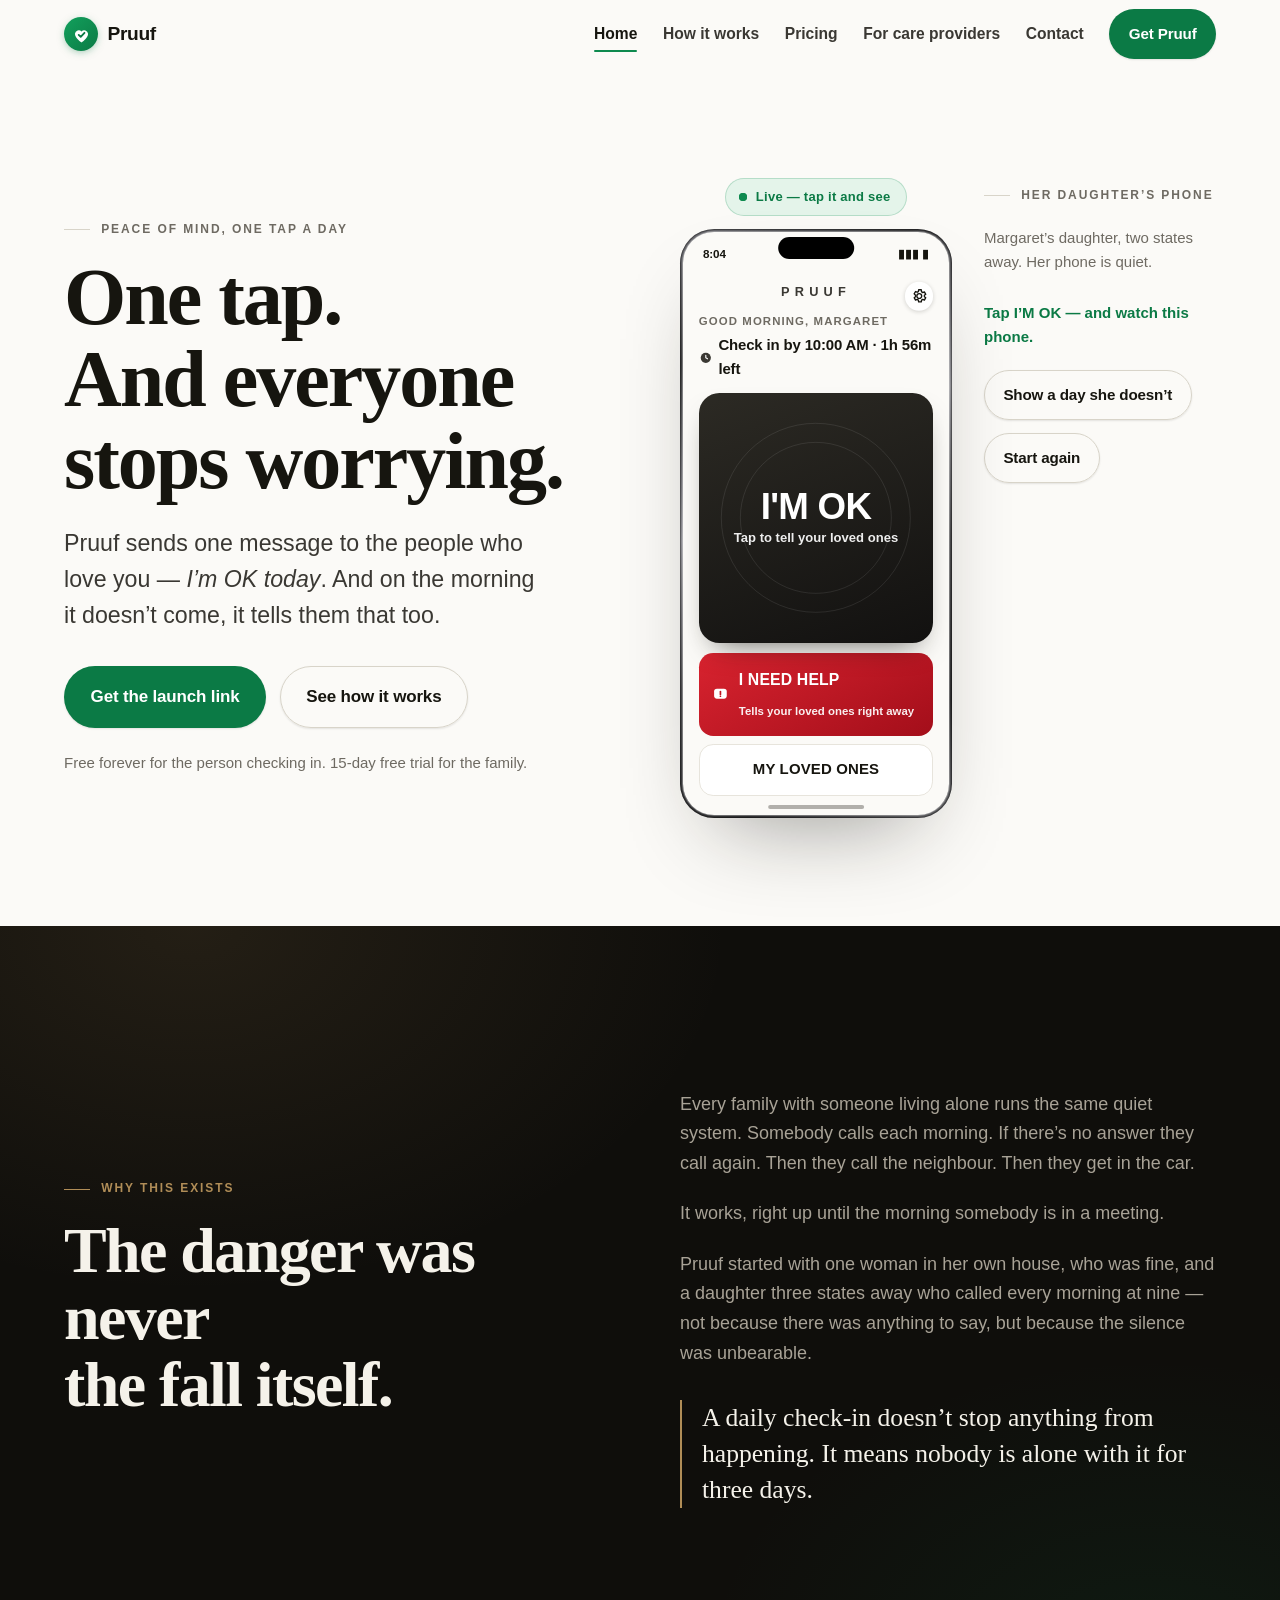
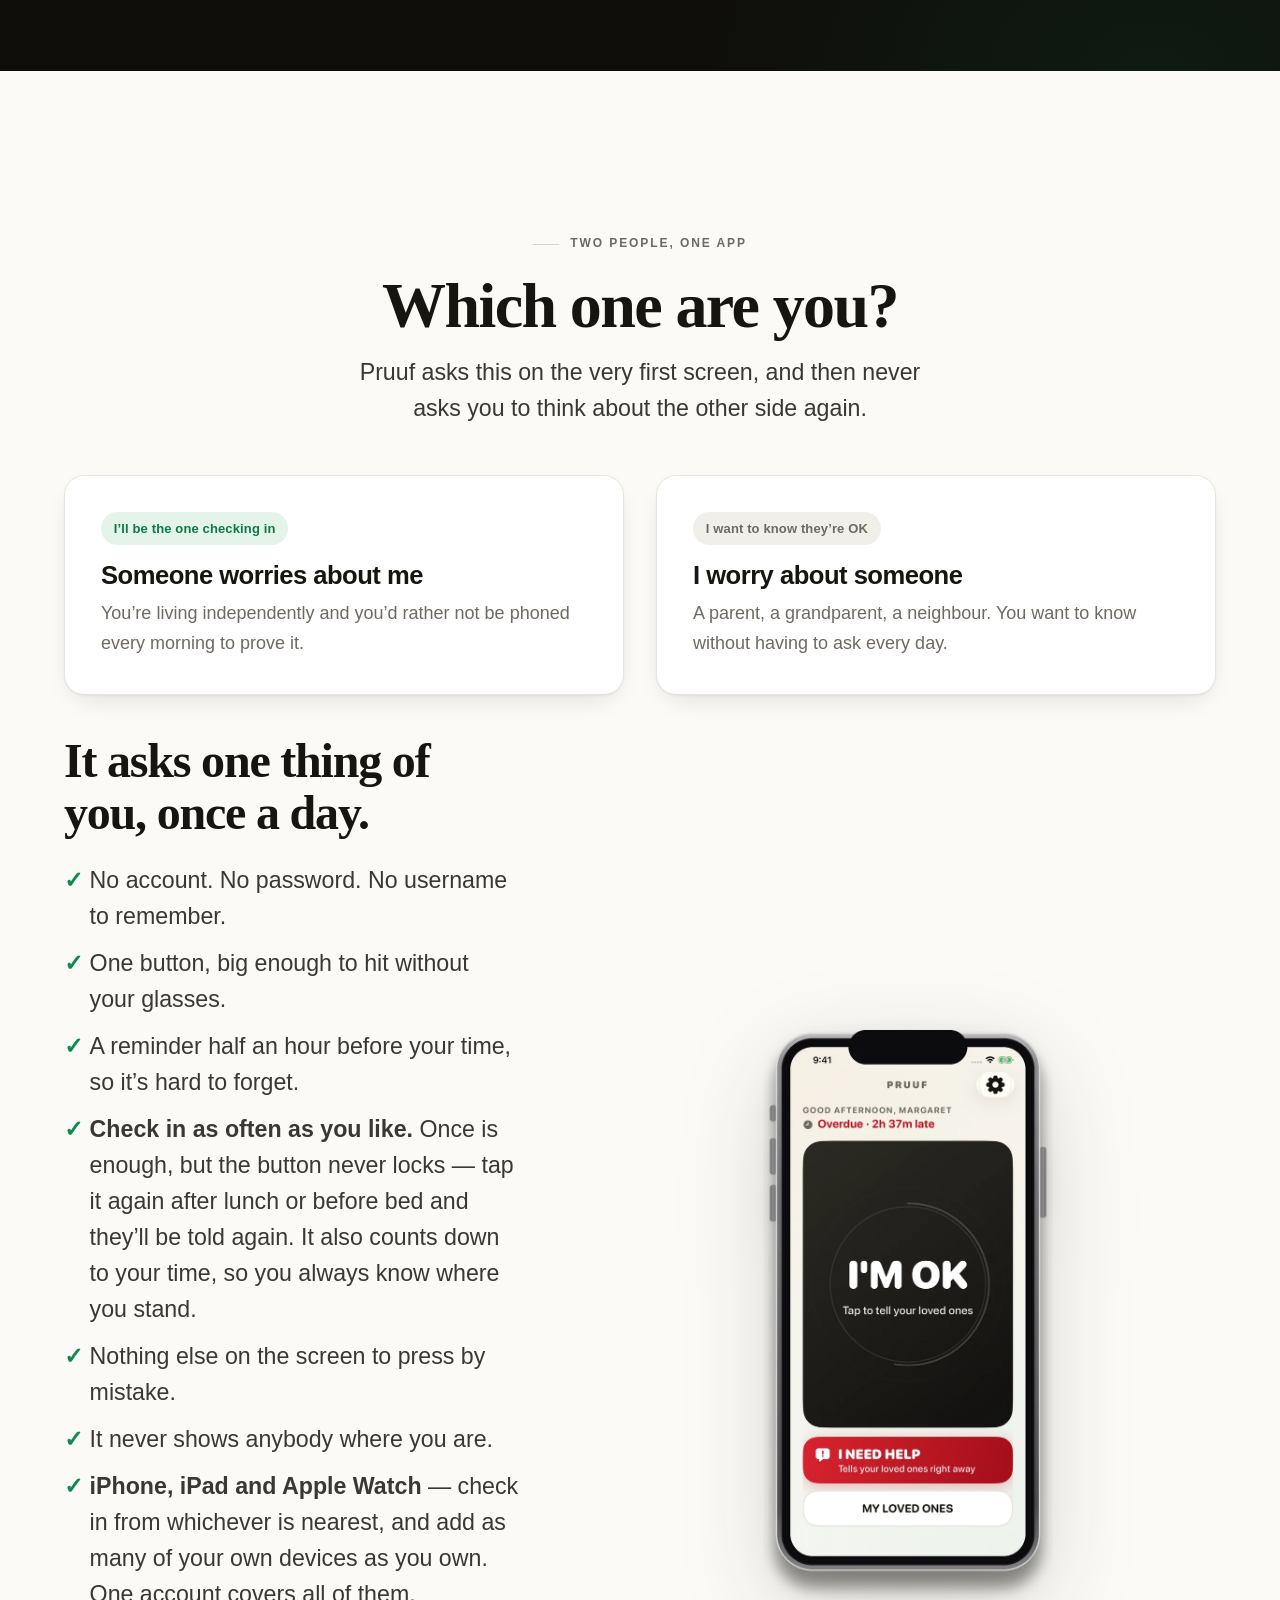
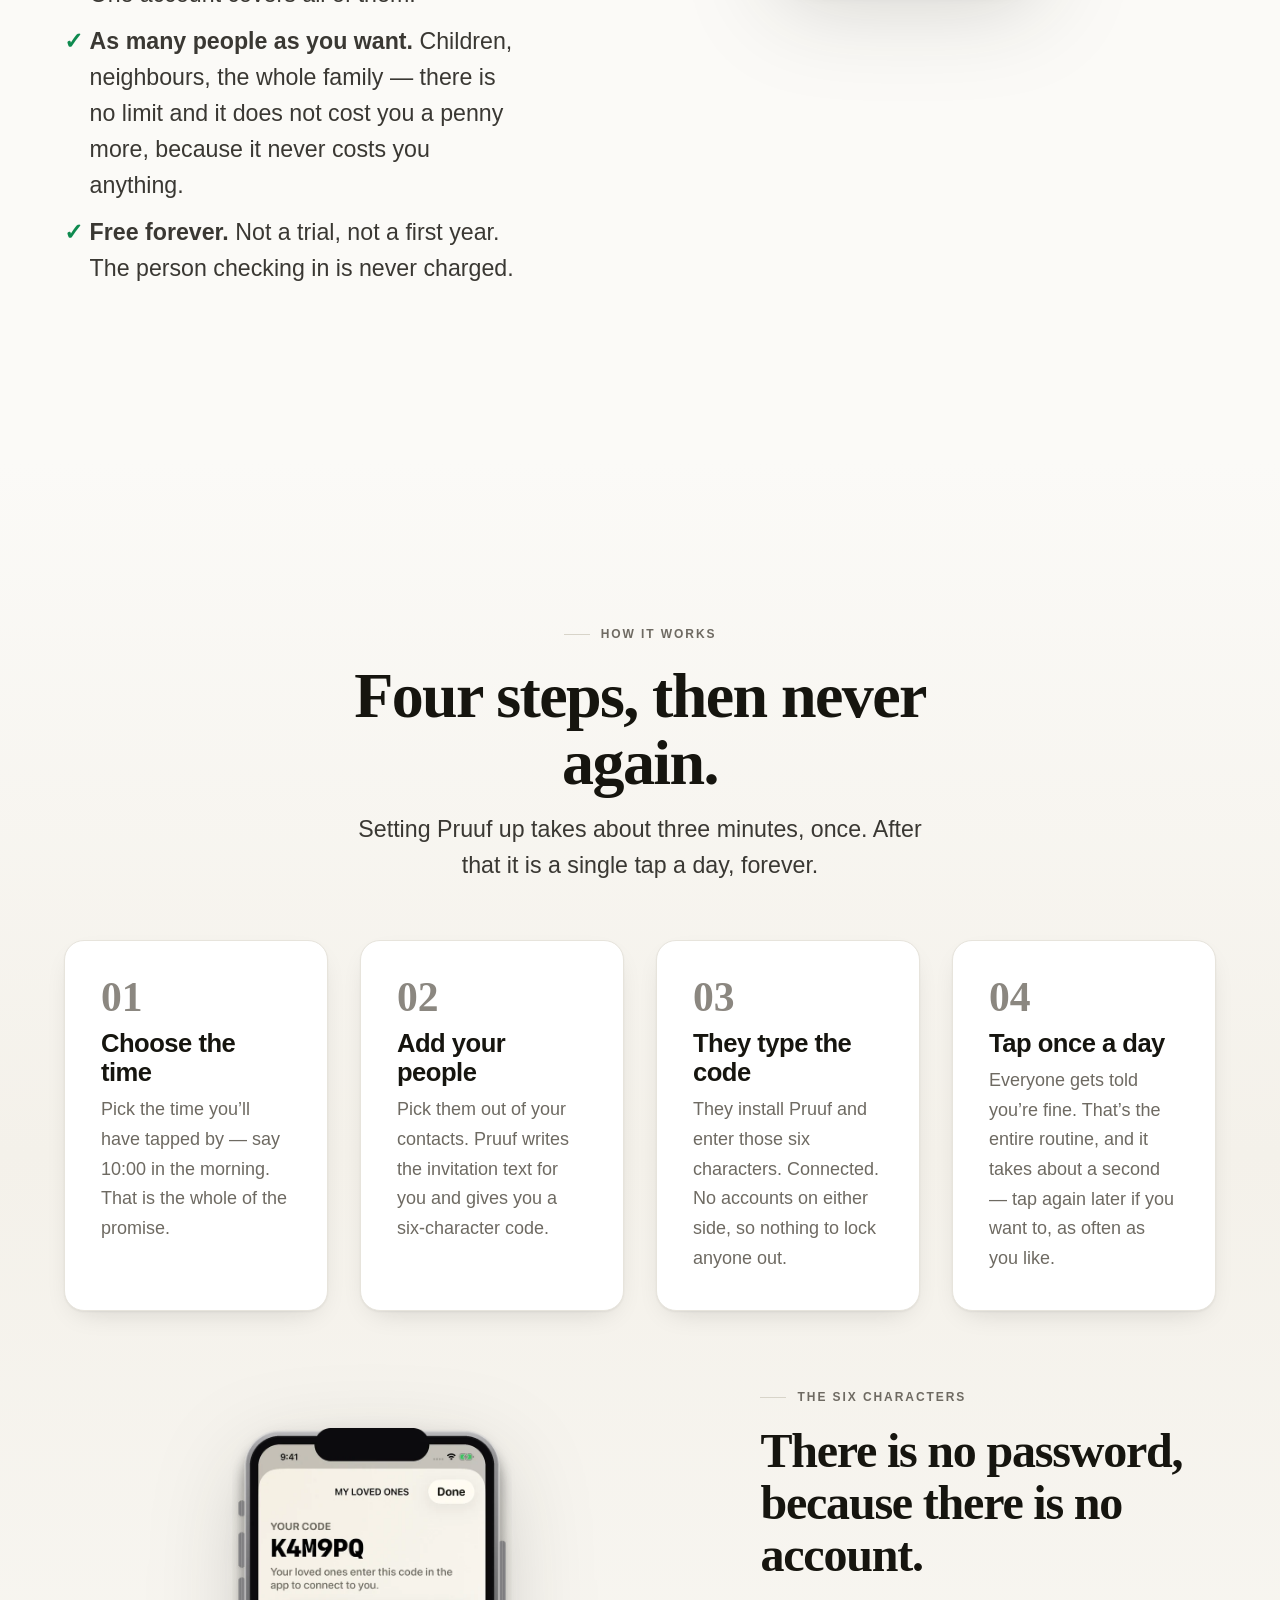
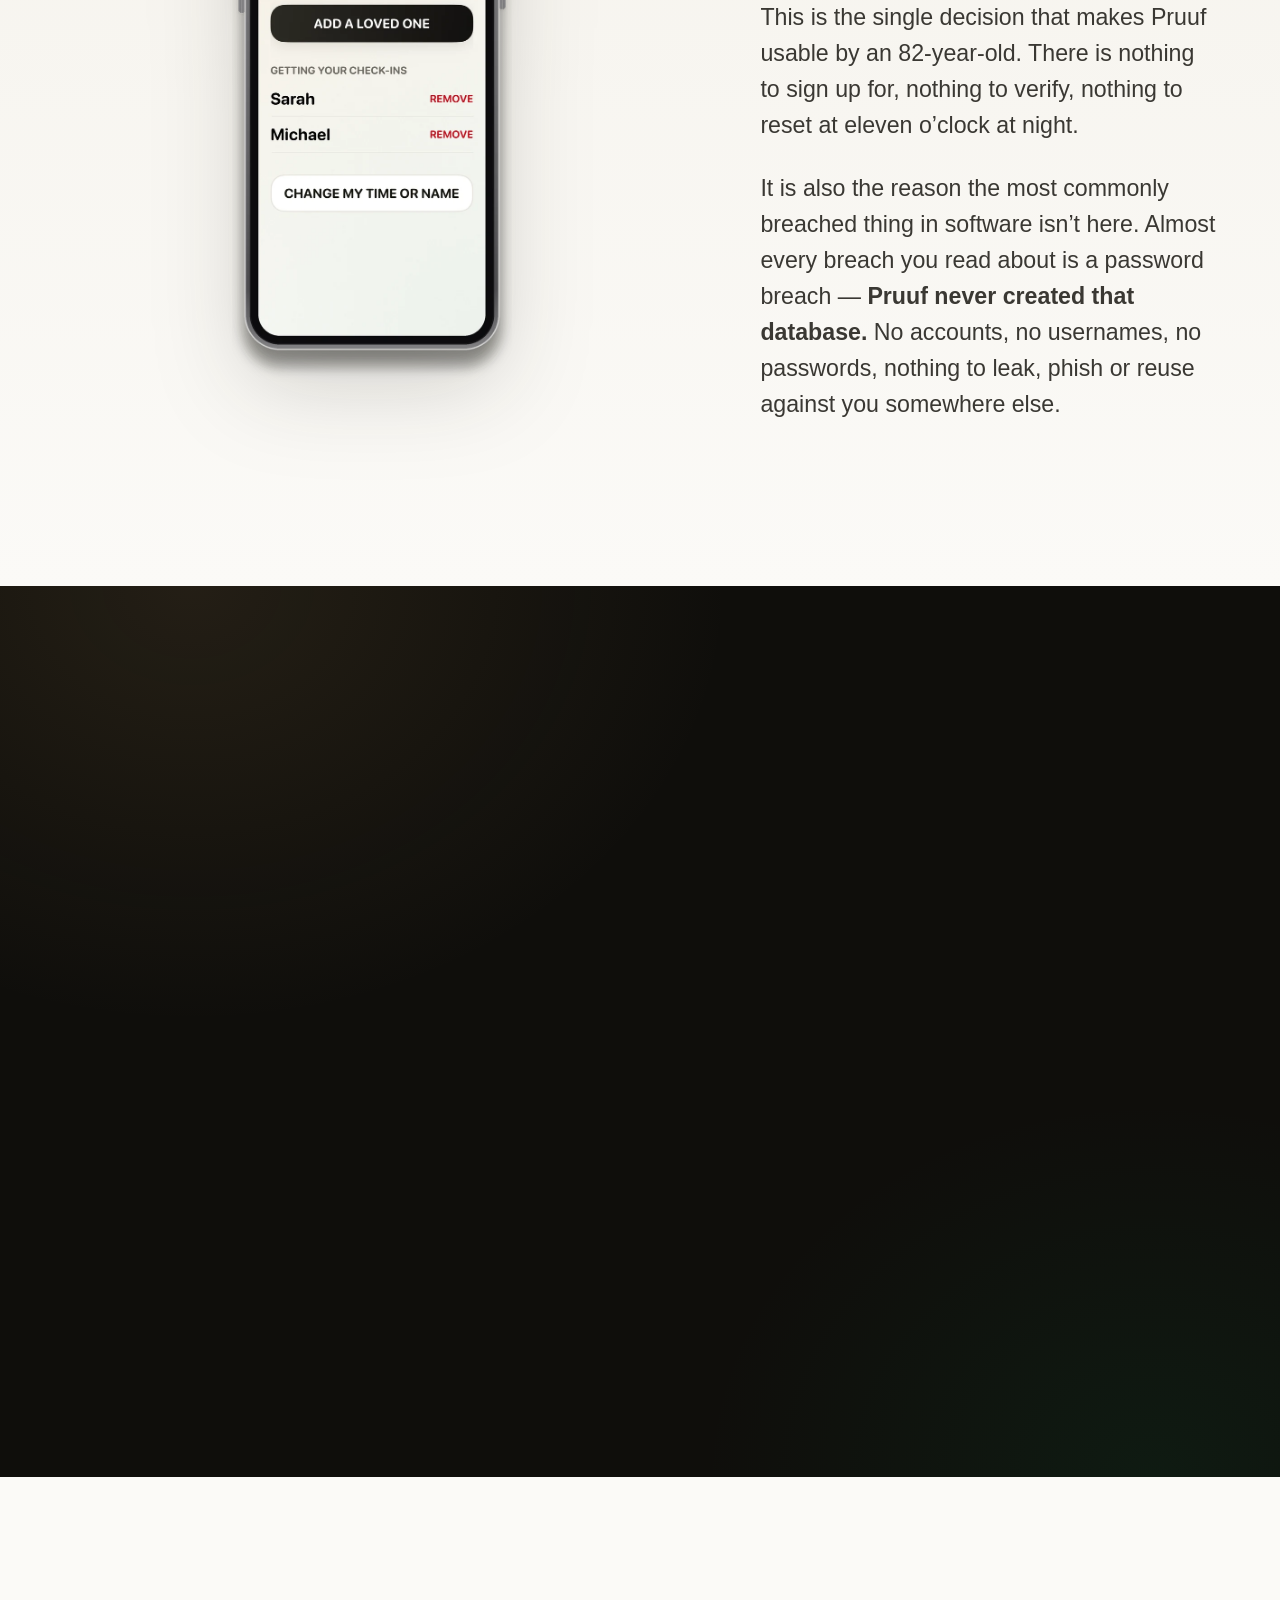
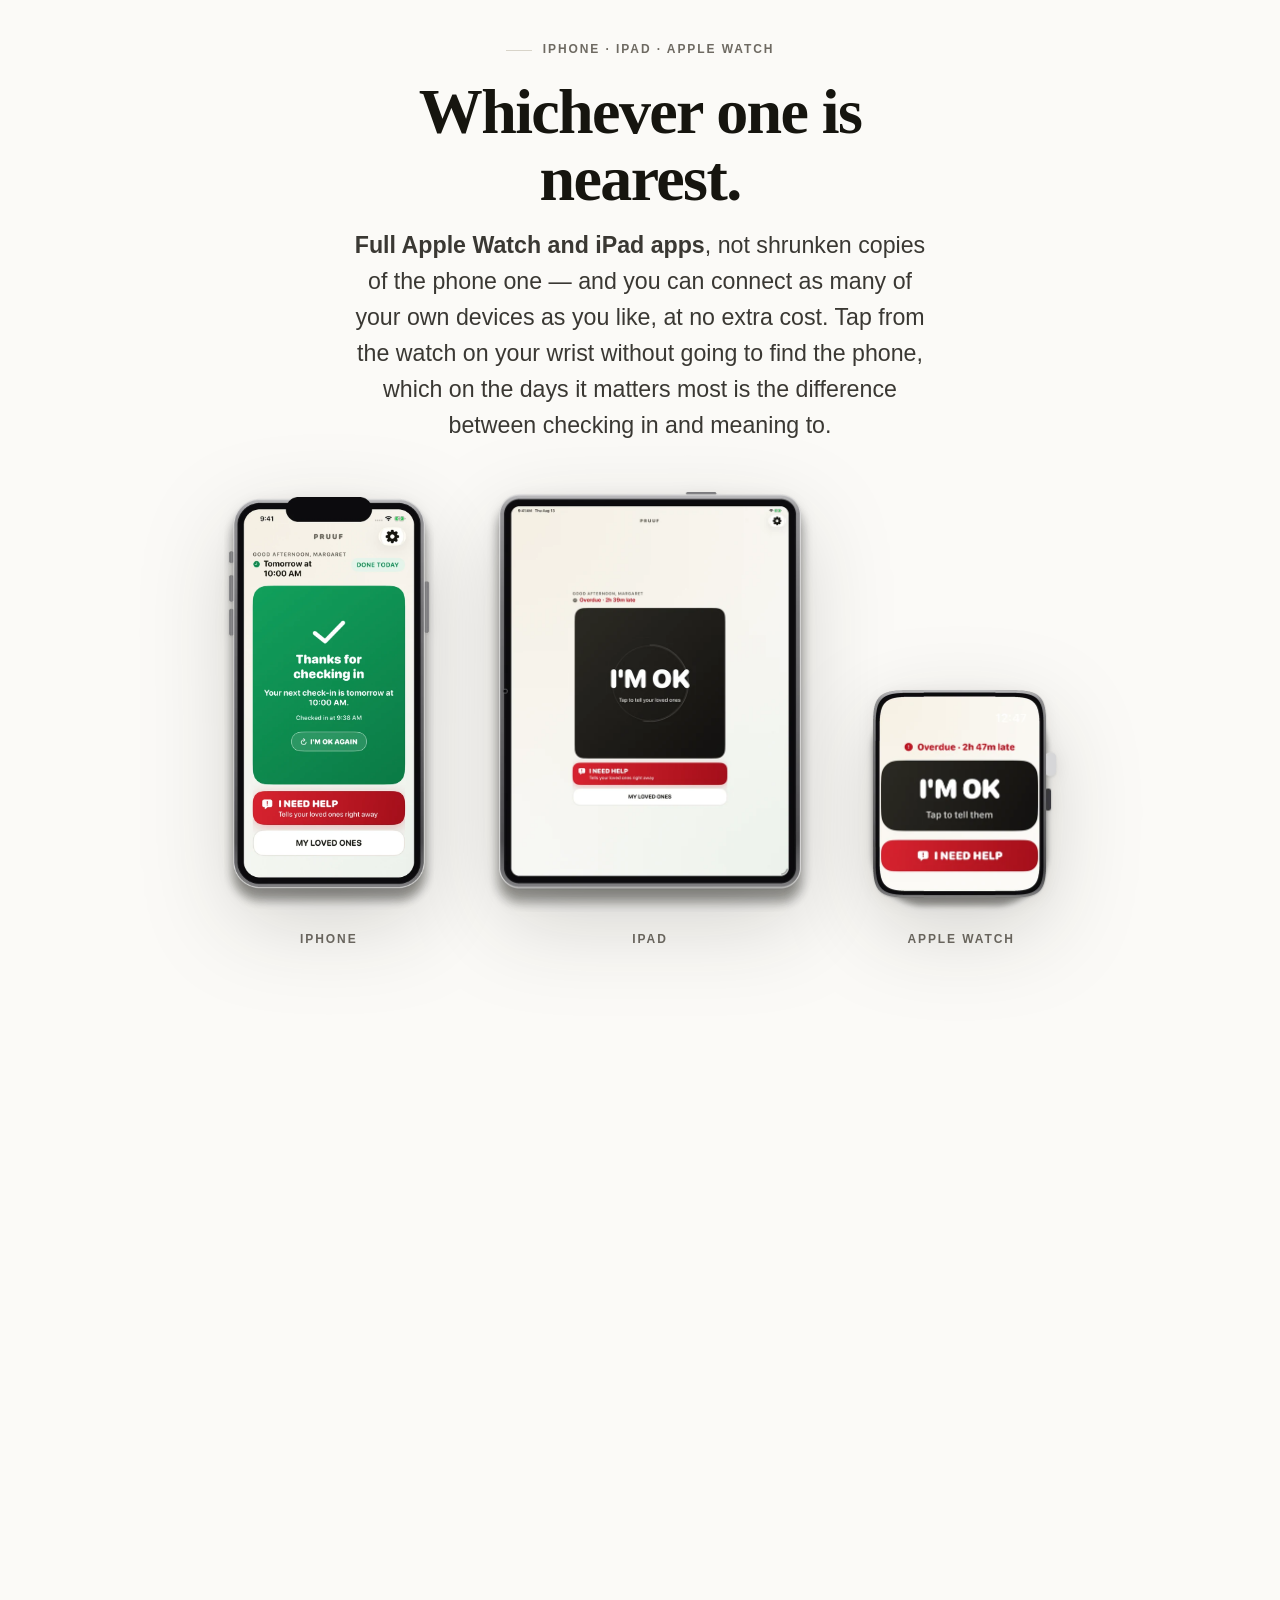
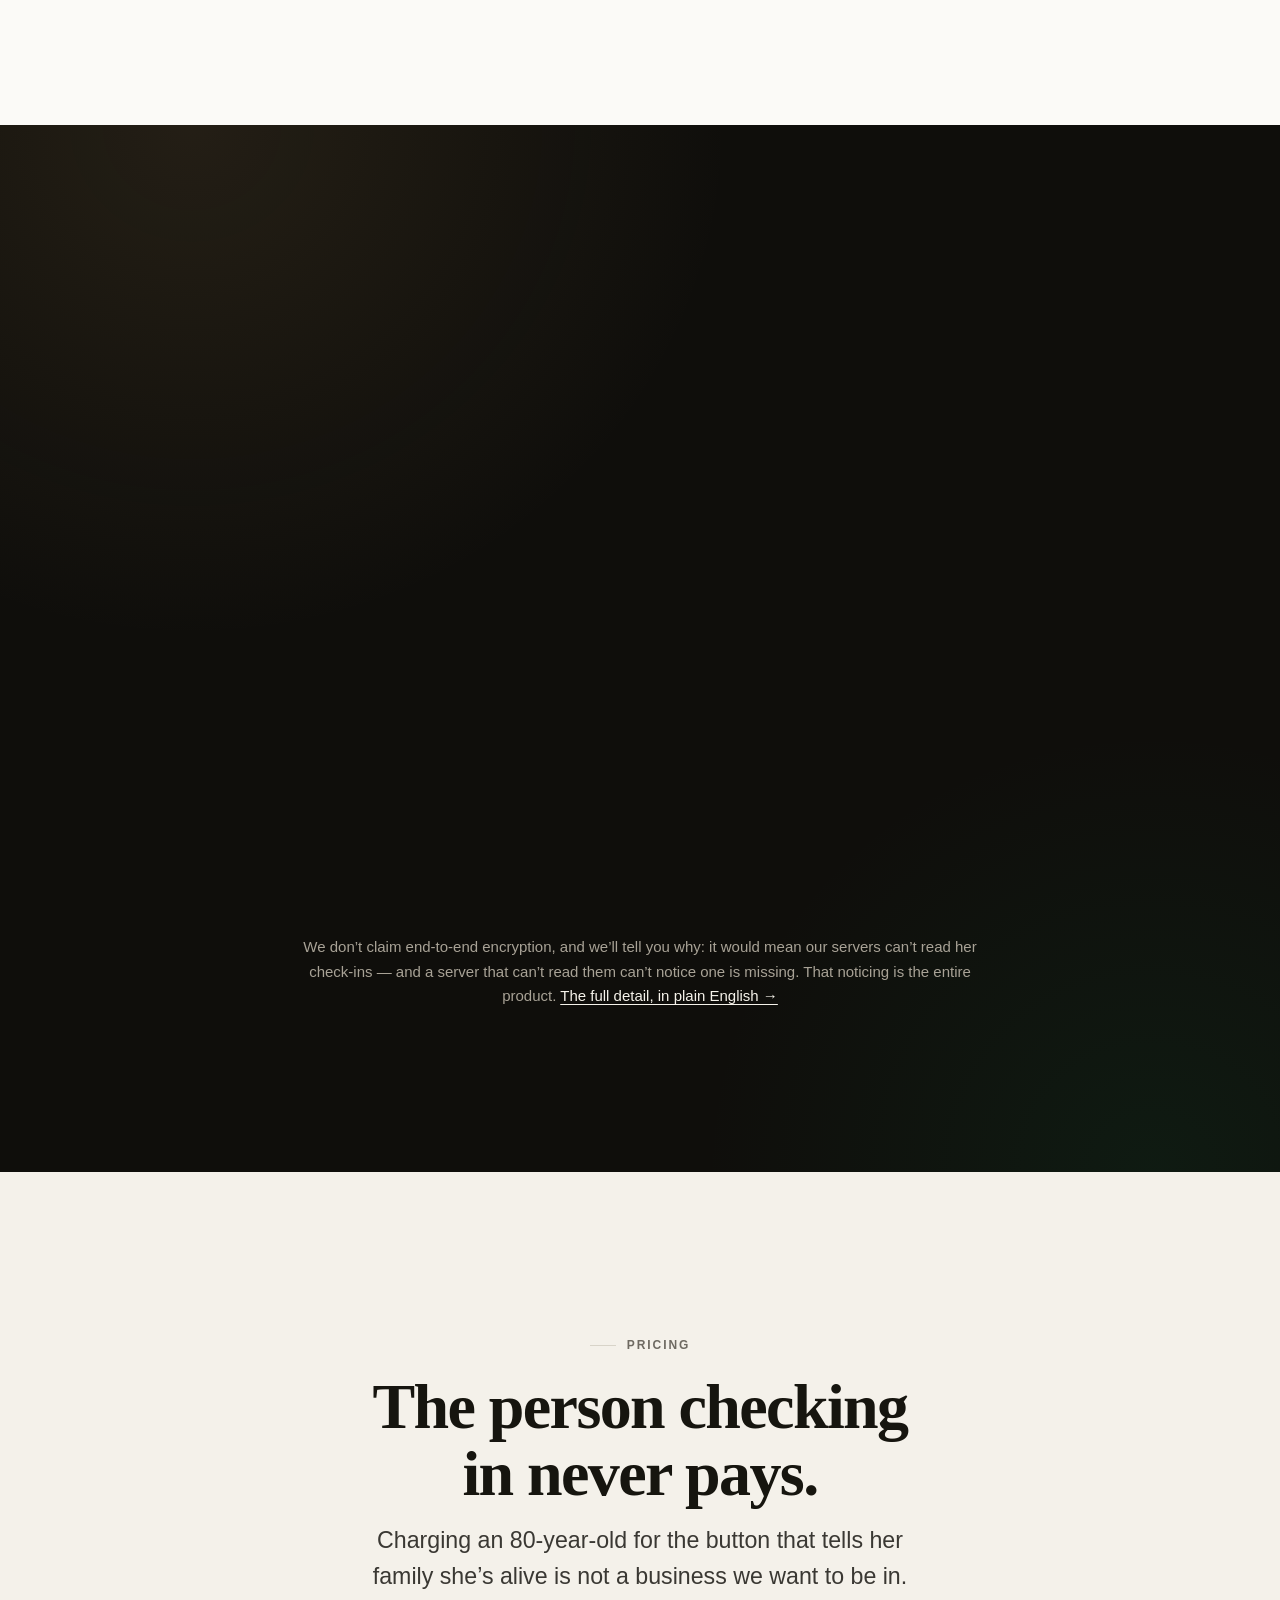
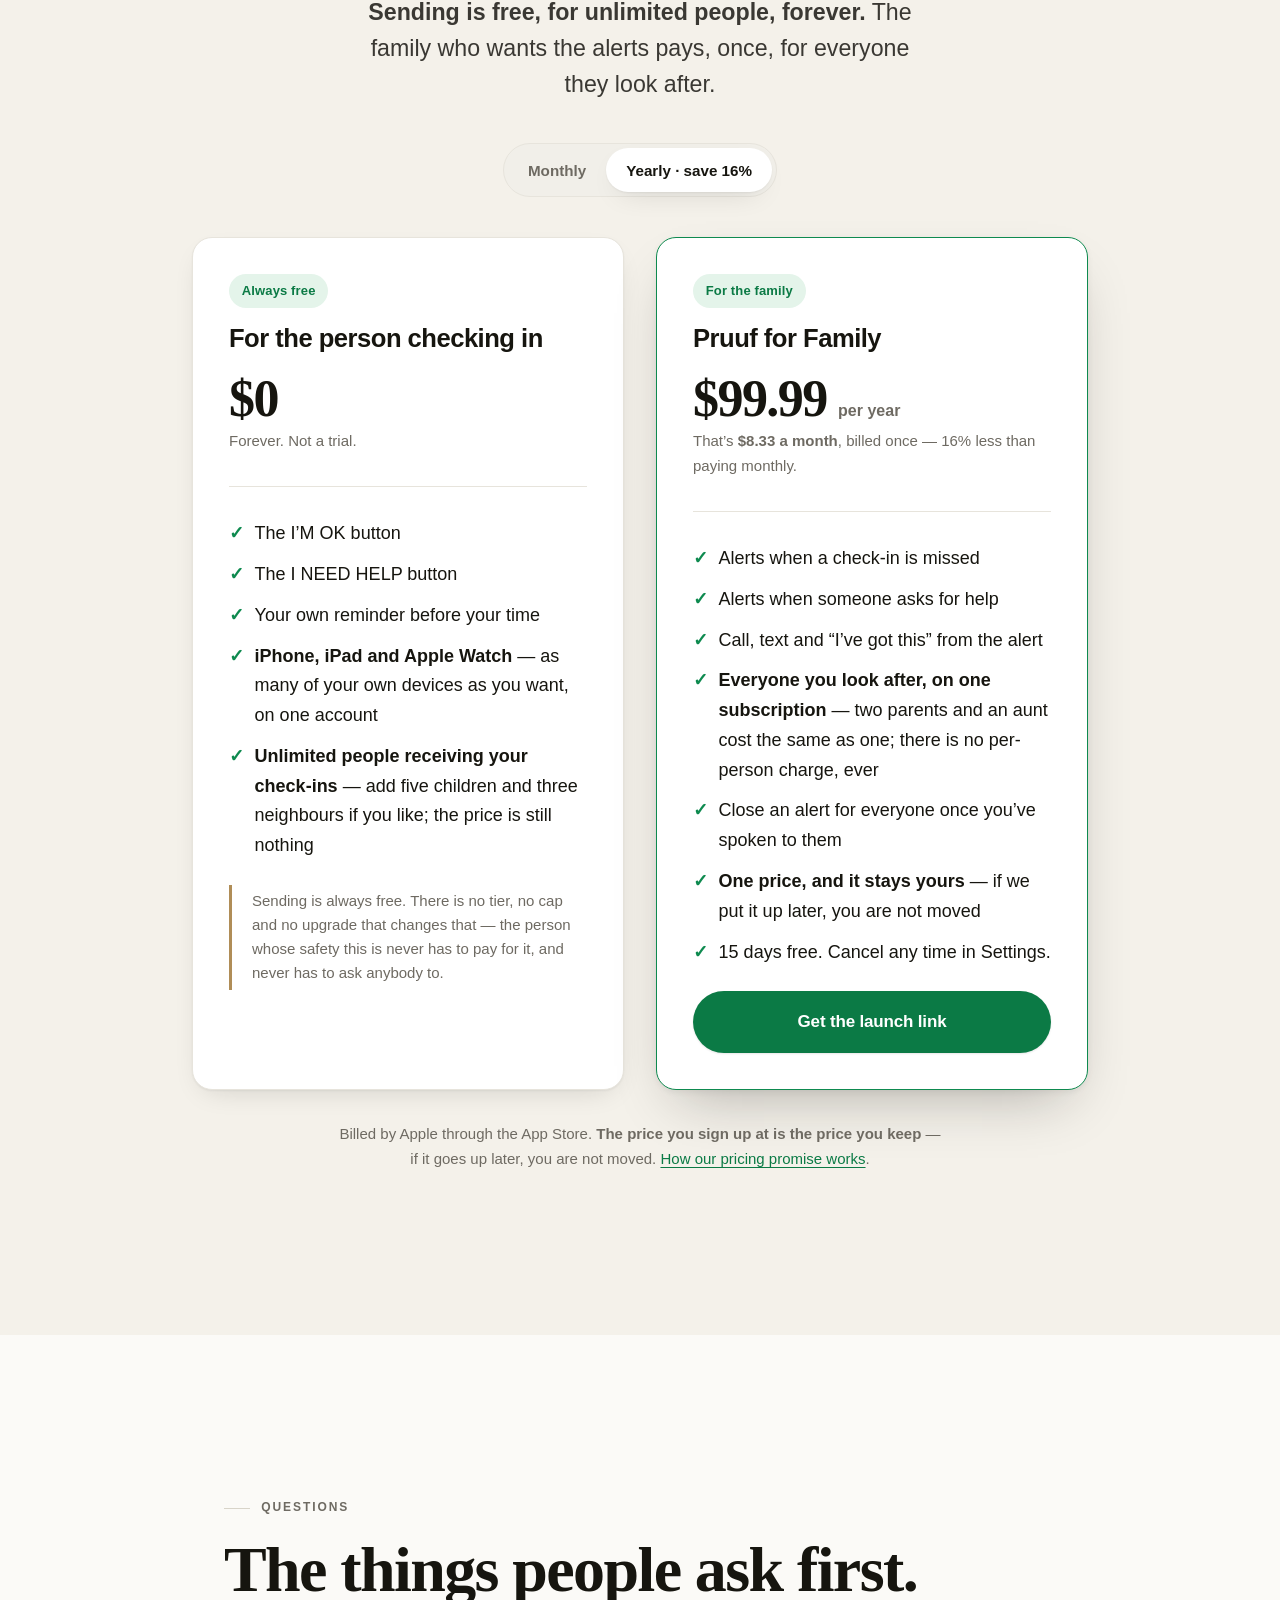
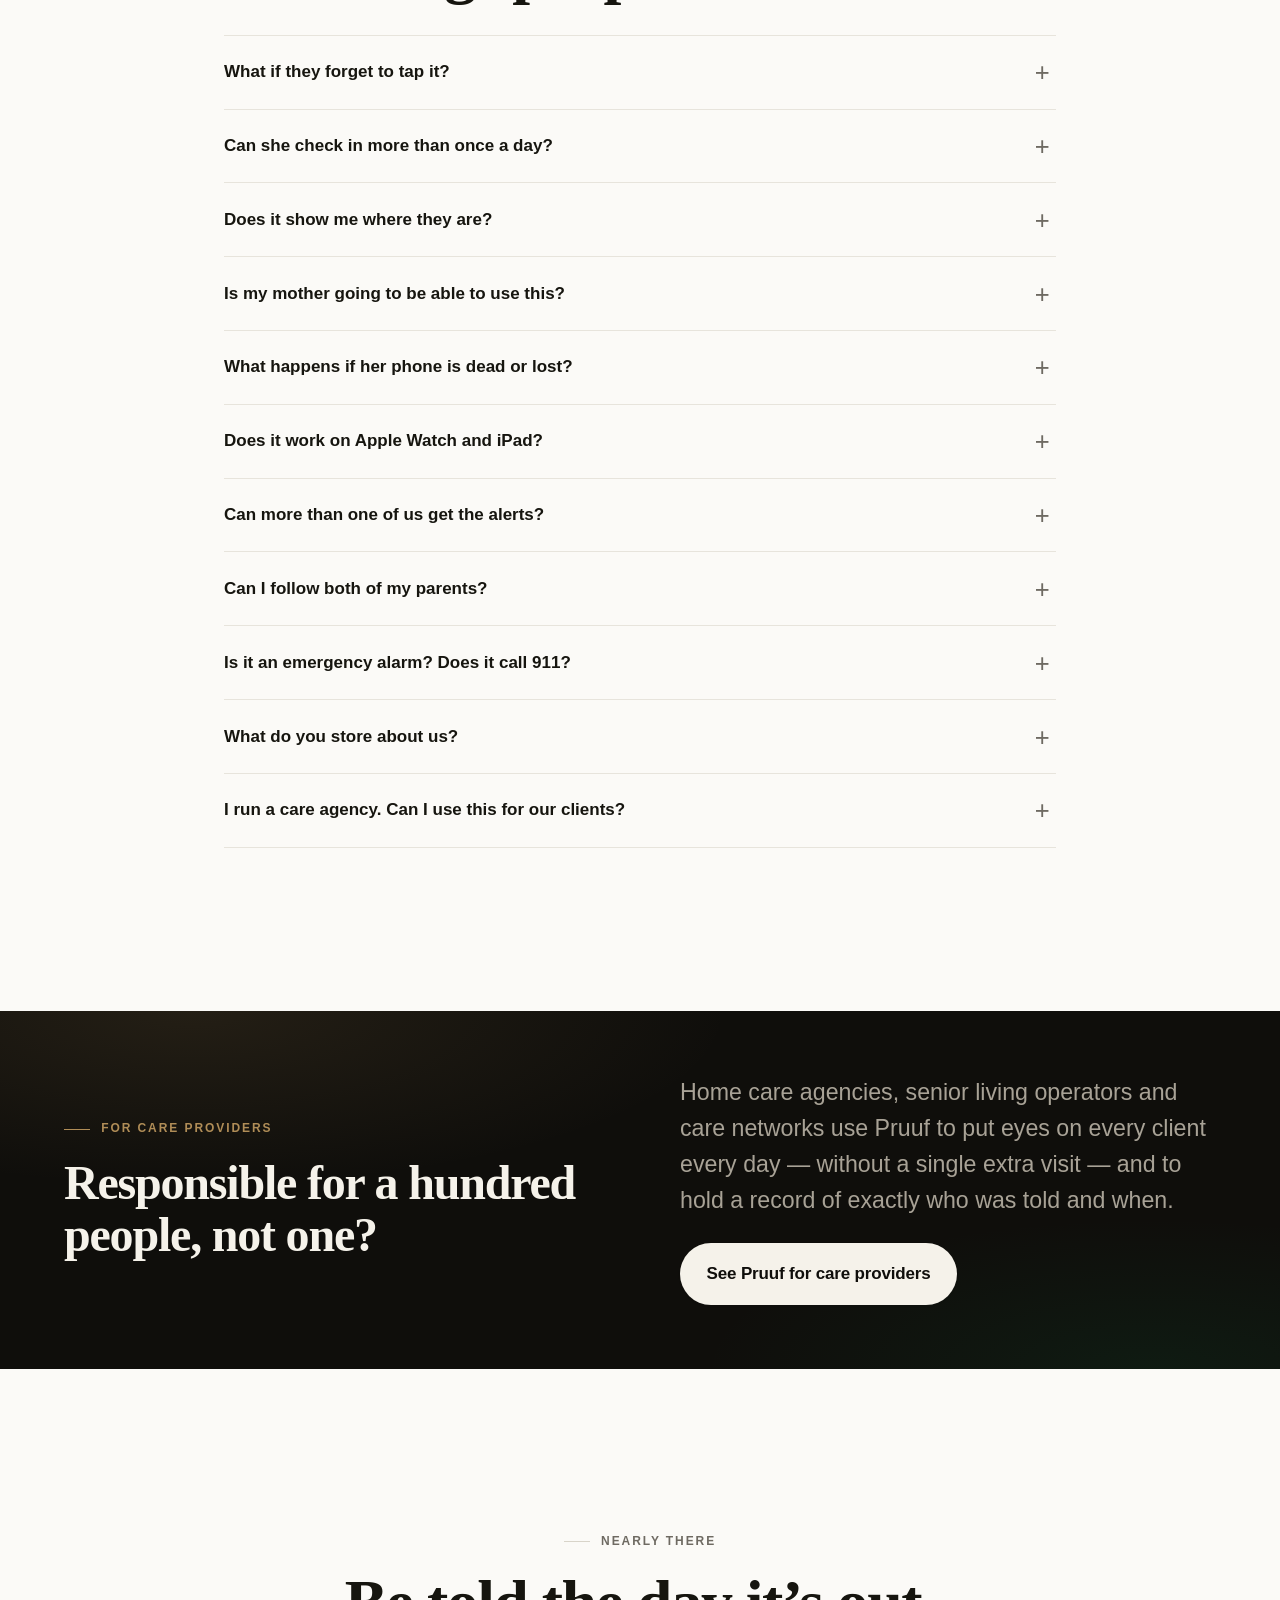
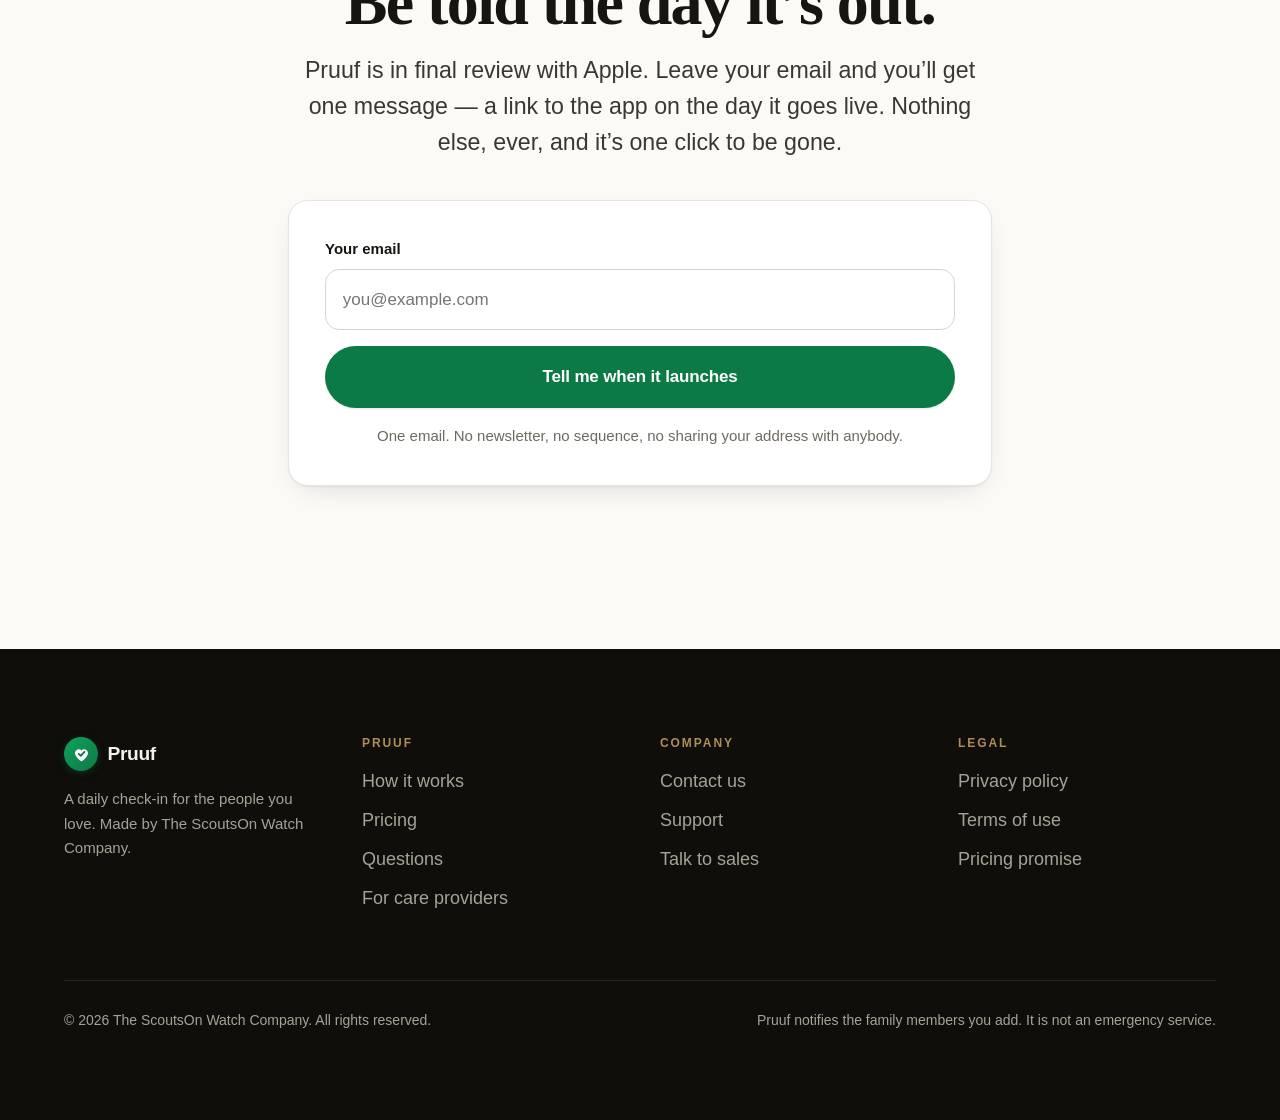
==== commit d071a14d: "Say what actually protects this data, instead of talking it down The landing page read "a code conne" ====
--- a/index.html
+++ b/index.html
@@ -309,9 +309,14 @@
         <p class="lead" style="margin-top:1.25rem">
           This is the single decision that makes Pruuf usable by an 82-year-old.
           There is nothing to sign up for, nothing to verify, nothing to reset
-          at eleven o’clock at night. A code connects two people, and that is
-          the whole of the security model — which also means there is no
-          password of yours for anybody to steal.
+          at eleven o’clock at night.
+        </p>
+        <p class="lead" style="margin-top:1rem">
+          It is also the reason the most commonly breached thing in software
+          isn’t here. Almost every breach you read about is a password breach —
+          <strong>Pruuf never created that database.</strong> No accounts, no
+          usernames, no passwords, nothing to leak, phish or reuse against you
+          somewhere else.
         </p>
       </div>
     </div>
@@ -450,6 +455,71 @@
 </section>
 
 <!-- ══════════════════════════════════════════════════════════════════
+     SECURITY — specifics, never adjectives
+     ══════════════════════════════════════════════════════════════════ -->
+<section class="section night" id="security">
+  <div class="wrap">
+    <div class="reveal center prose" style="margin-bottom:2.5rem">
+      <p class="eyebrow" style="justify-content:center">Built properly</p>
+      <h2 class="h1">A check-in only<br>she could have made.</h2>
+      <p class="lead" style="margin-top:1rem">
+        Not “bank-level security”. Here is what it actually is.
+      </p>
+    </div>
+
+    <div class="grid grid--3">
+      <div class="card reveal">
+        <h3 class="h3">Signed on her device</h3>
+        <p class="small">
+          Every check-in is signed with a key created inside the
+          <strong>Secure Enclave</strong> — the security chip in her iPhone,
+          iPad or Watch. It can’t be exported, copied to another phone, or
+          pulled out of a backup.
+        </p>
+        <p class="small">
+          So a check-in can’t be faked by anybody not holding her unlocked
+          device — <strong>including us</strong>. We could write a row in our own
+          database. We couldn’t sign it.
+        </p>
+      </div>
+
+      <div class="card reveal">
+        <h3 class="h3">No password to steal</h3>
+        <p class="small">
+          Almost every breach you read about is a password breach. Pruuf never
+          created that database — no accounts, no usernames, no passwords, and
+          nothing to phish or reuse against you elsewhere.
+        </p>
+        <p class="small">
+          We did it so nobody would be locked out at eleven at night. Removing
+          the most-breached thing in software came free.
+        </p>
+      </div>
+
+      <div class="card reveal">
+        <h3 class="h3">The database refuses</h3>
+        <p class="small">
+          One family’s data isn’t kept separate because our code remembers to
+          check. It’s kept separate by <strong>row-level security</strong> inside
+          the database itself, which declines to return it.
+        </p>
+        <p class="small">
+          Checks written per-feature are the ones forgotten in the feature
+          written at midnight. This one isn’t written per feature.
+        </p>
+      </div>
+    </div>
+
+    <p class="center small" style="margin-top:2.5rem;max-width:44rem;margin-inline:auto;color:var(--on-night-muted)">
+      We don’t claim end-to-end encryption, and we’ll tell you why: it would mean
+      our servers can’t read her check-ins — and a server that can’t read them
+      can’t notice one is missing. That noticing is the entire product.
+      <a href="security.html">The full detail, in plain English →</a>
+    </p>
+  </div>
+</section>
+
+<!-- ══════════════════════════════════════════════════════════════════
      PRICING
      ══════════════════════════════════════════════════════════════════ -->
 <section class="section" id="pricing" style="background:#F4F1EA">
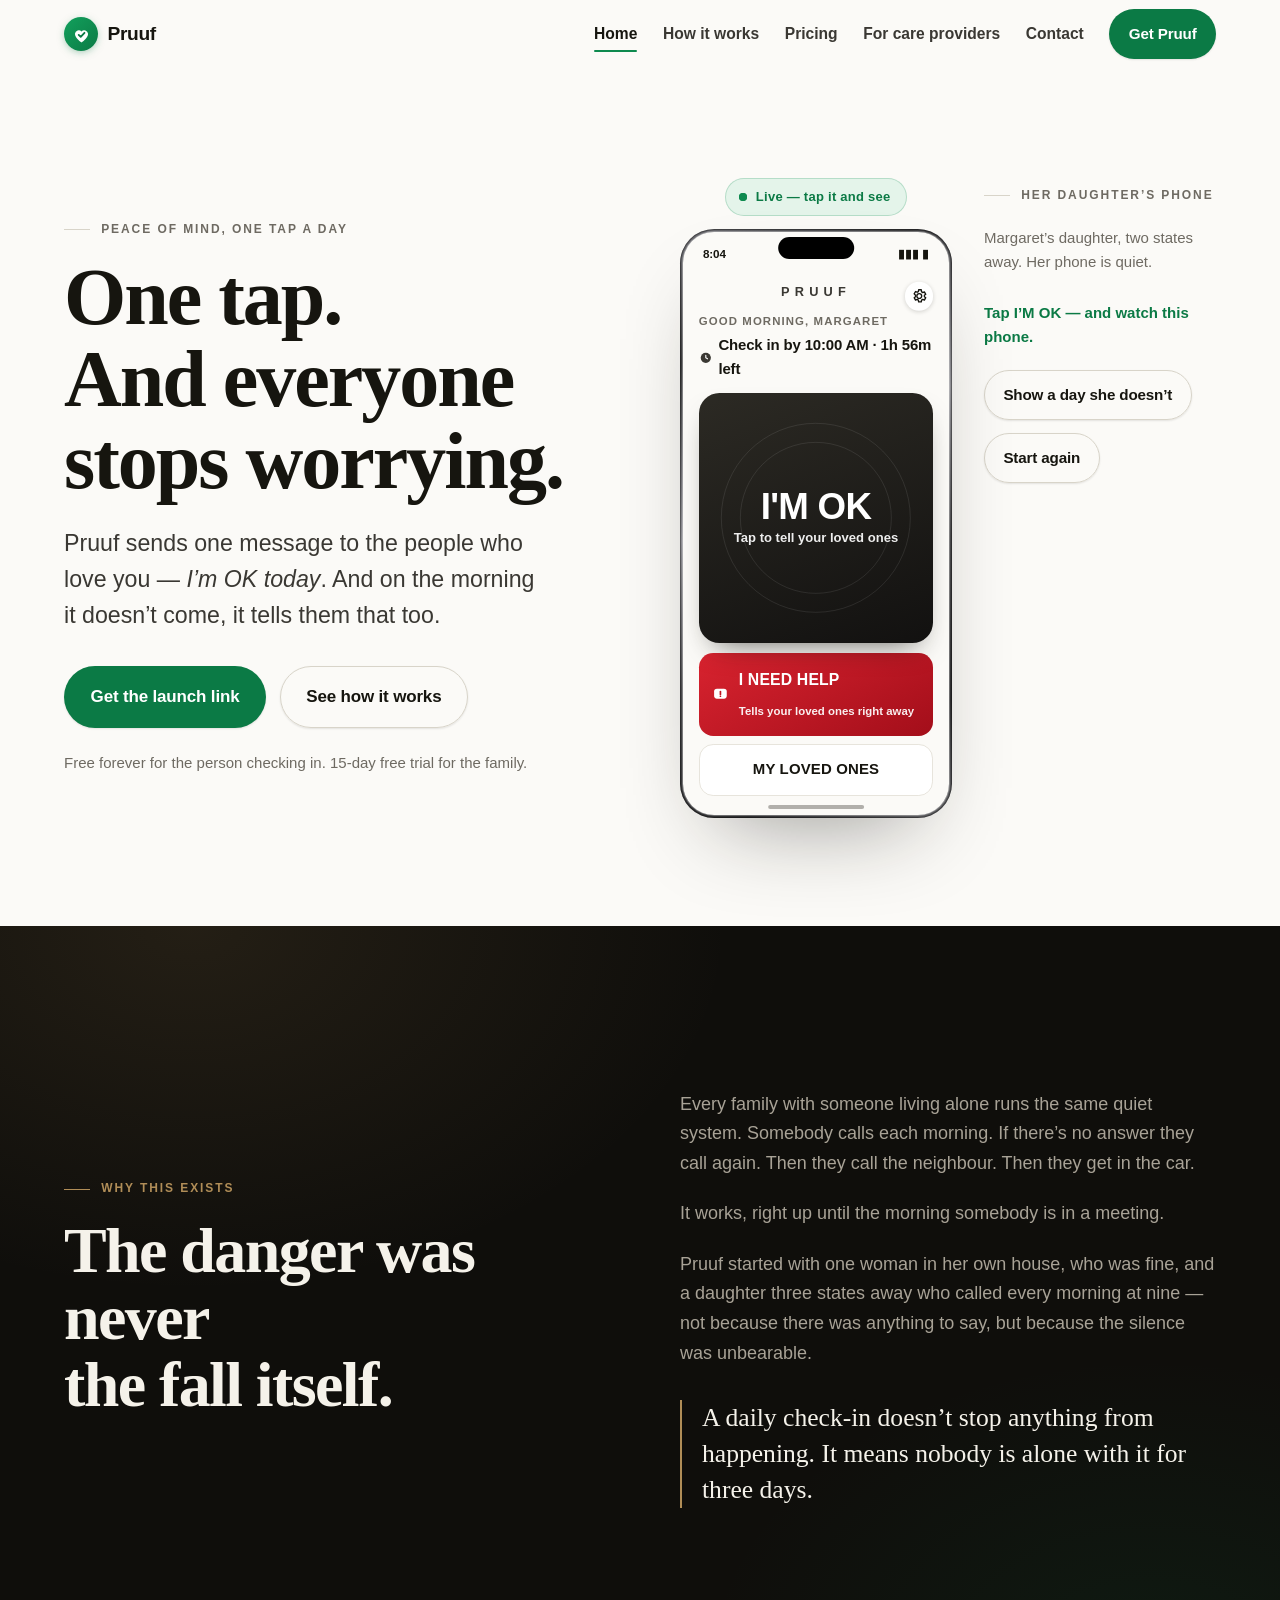
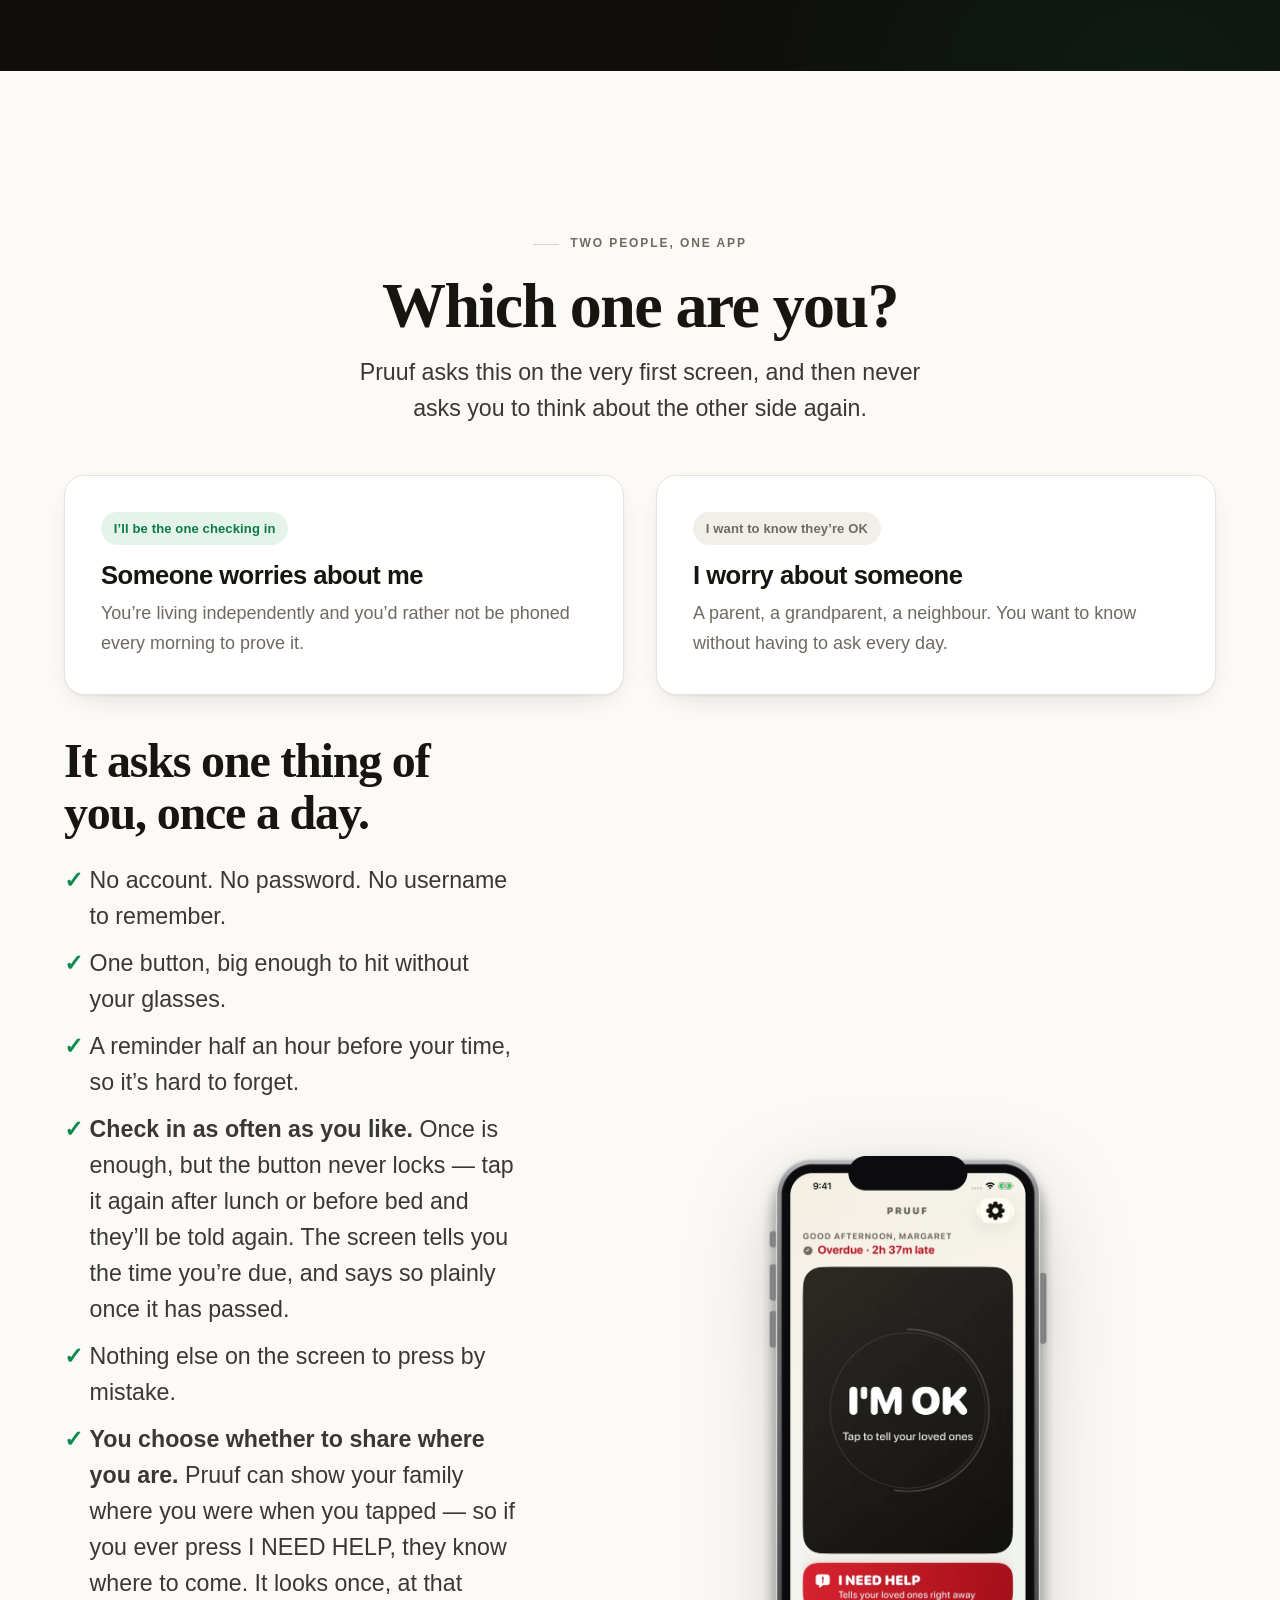
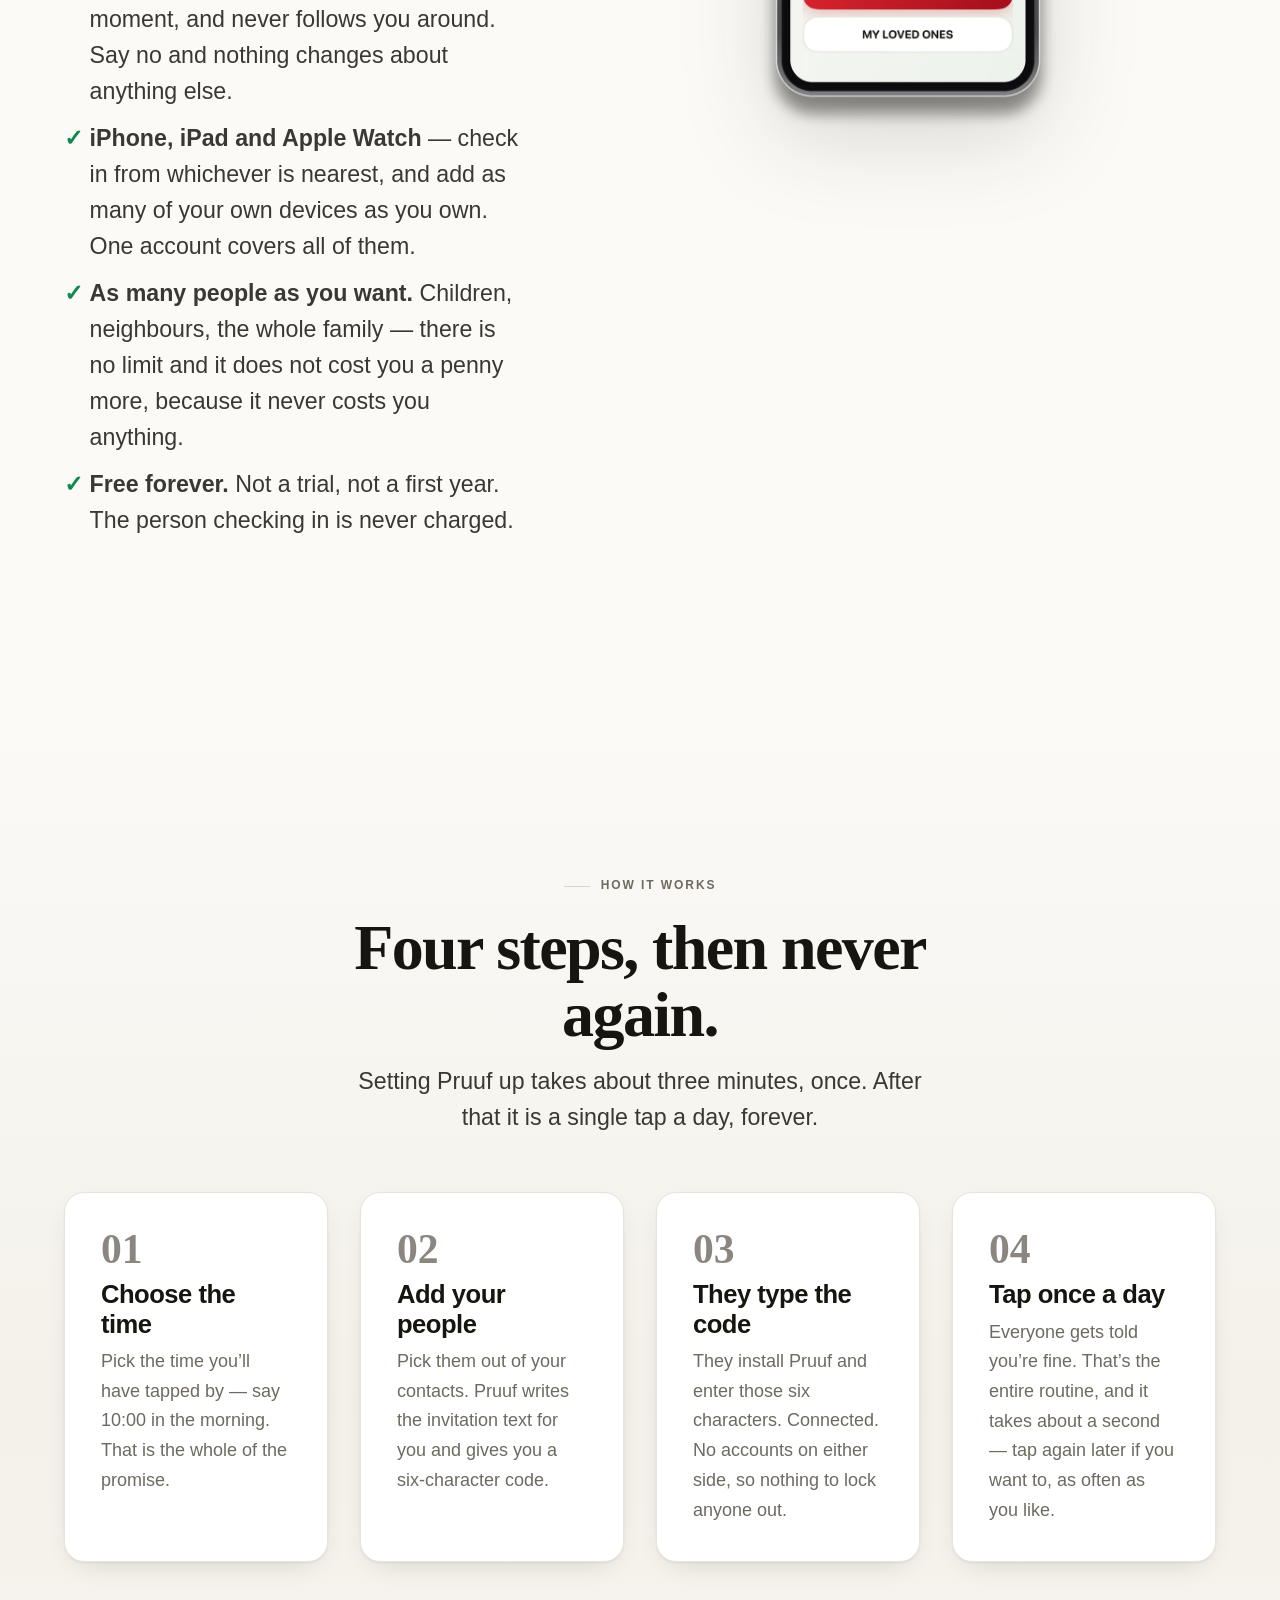
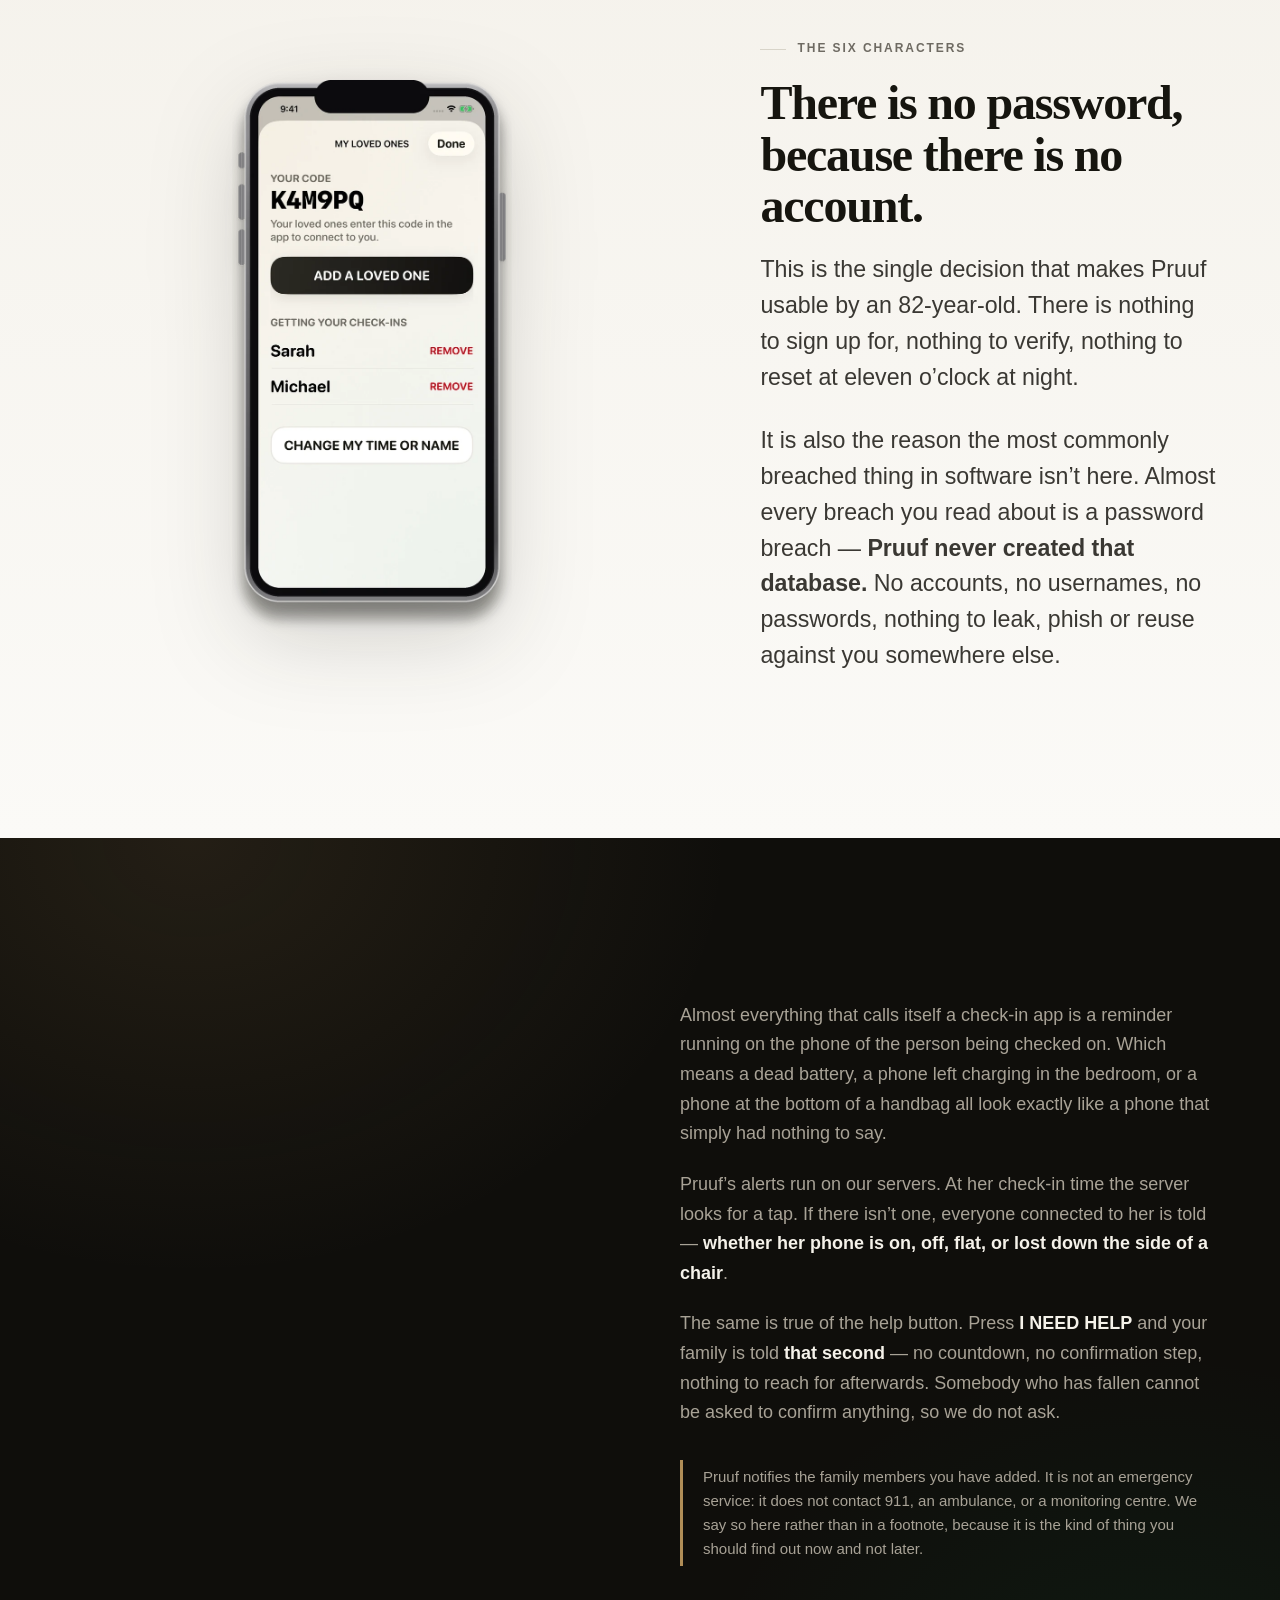
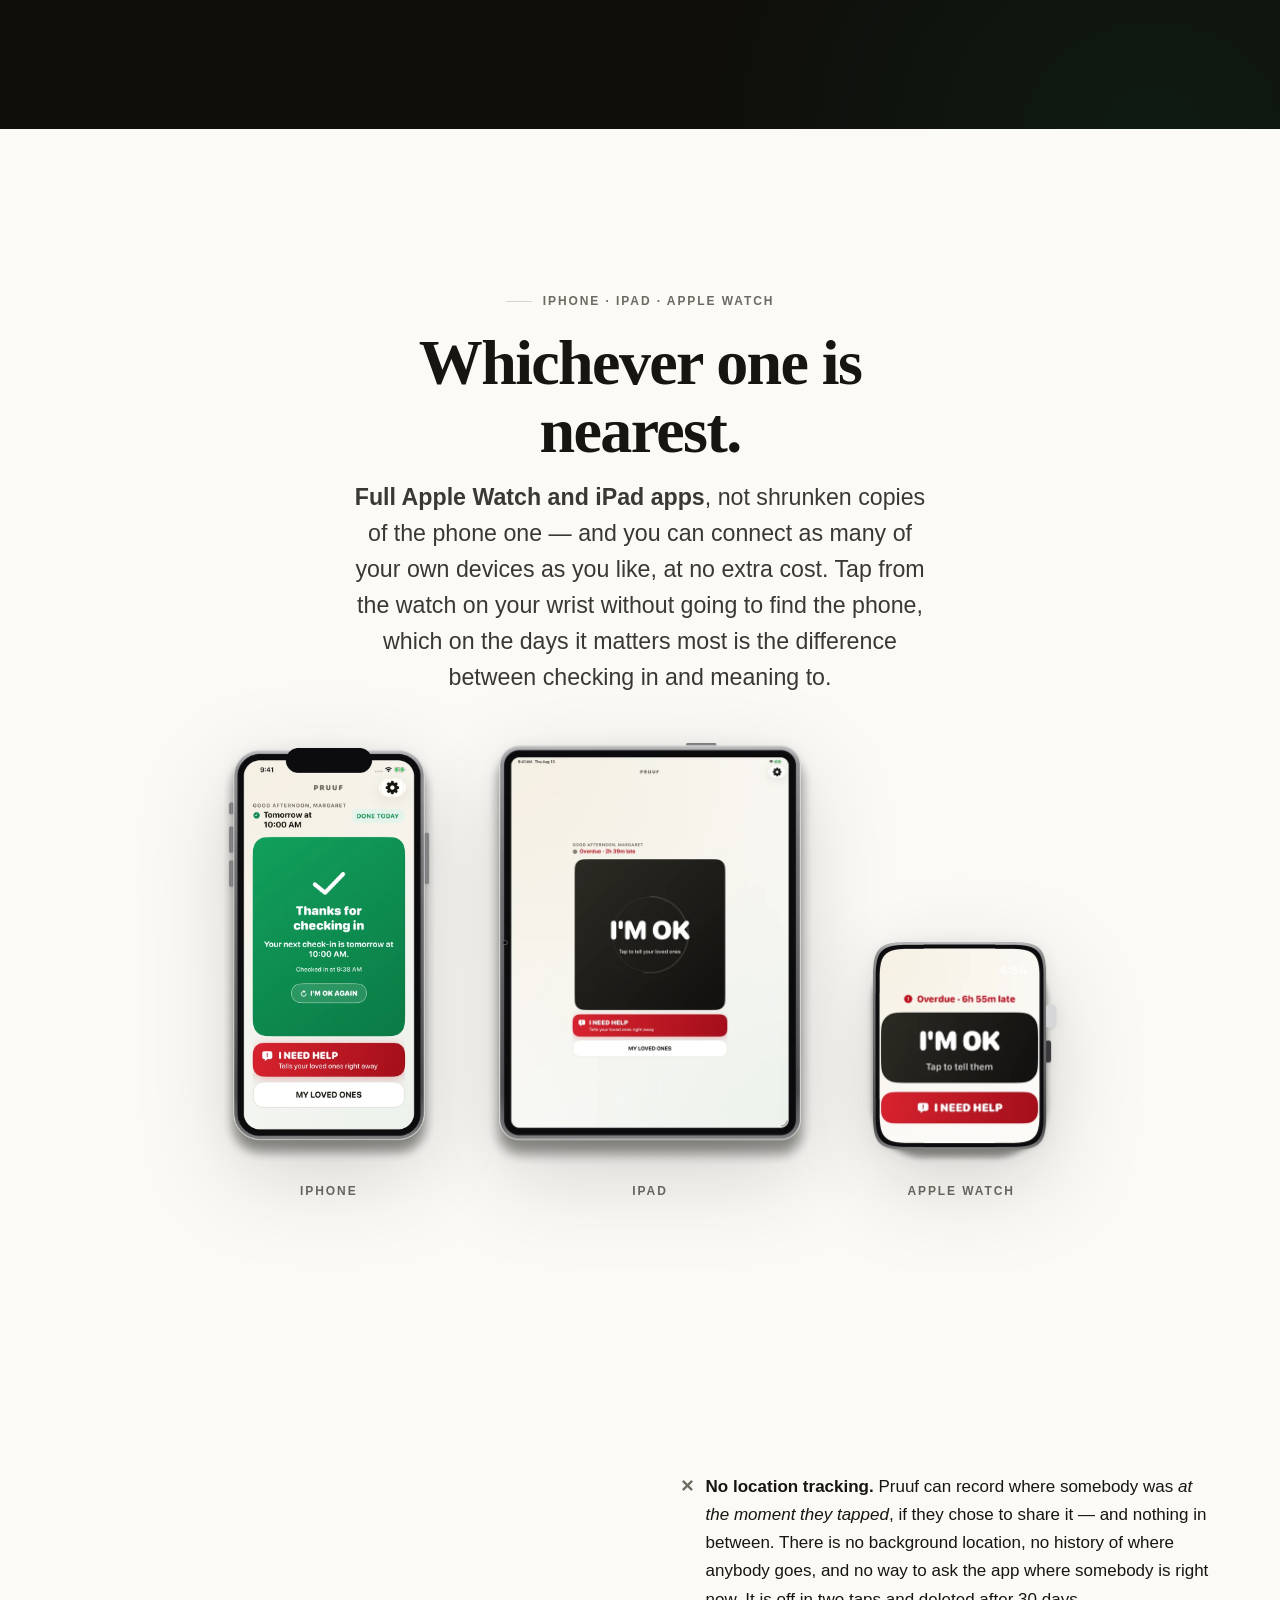
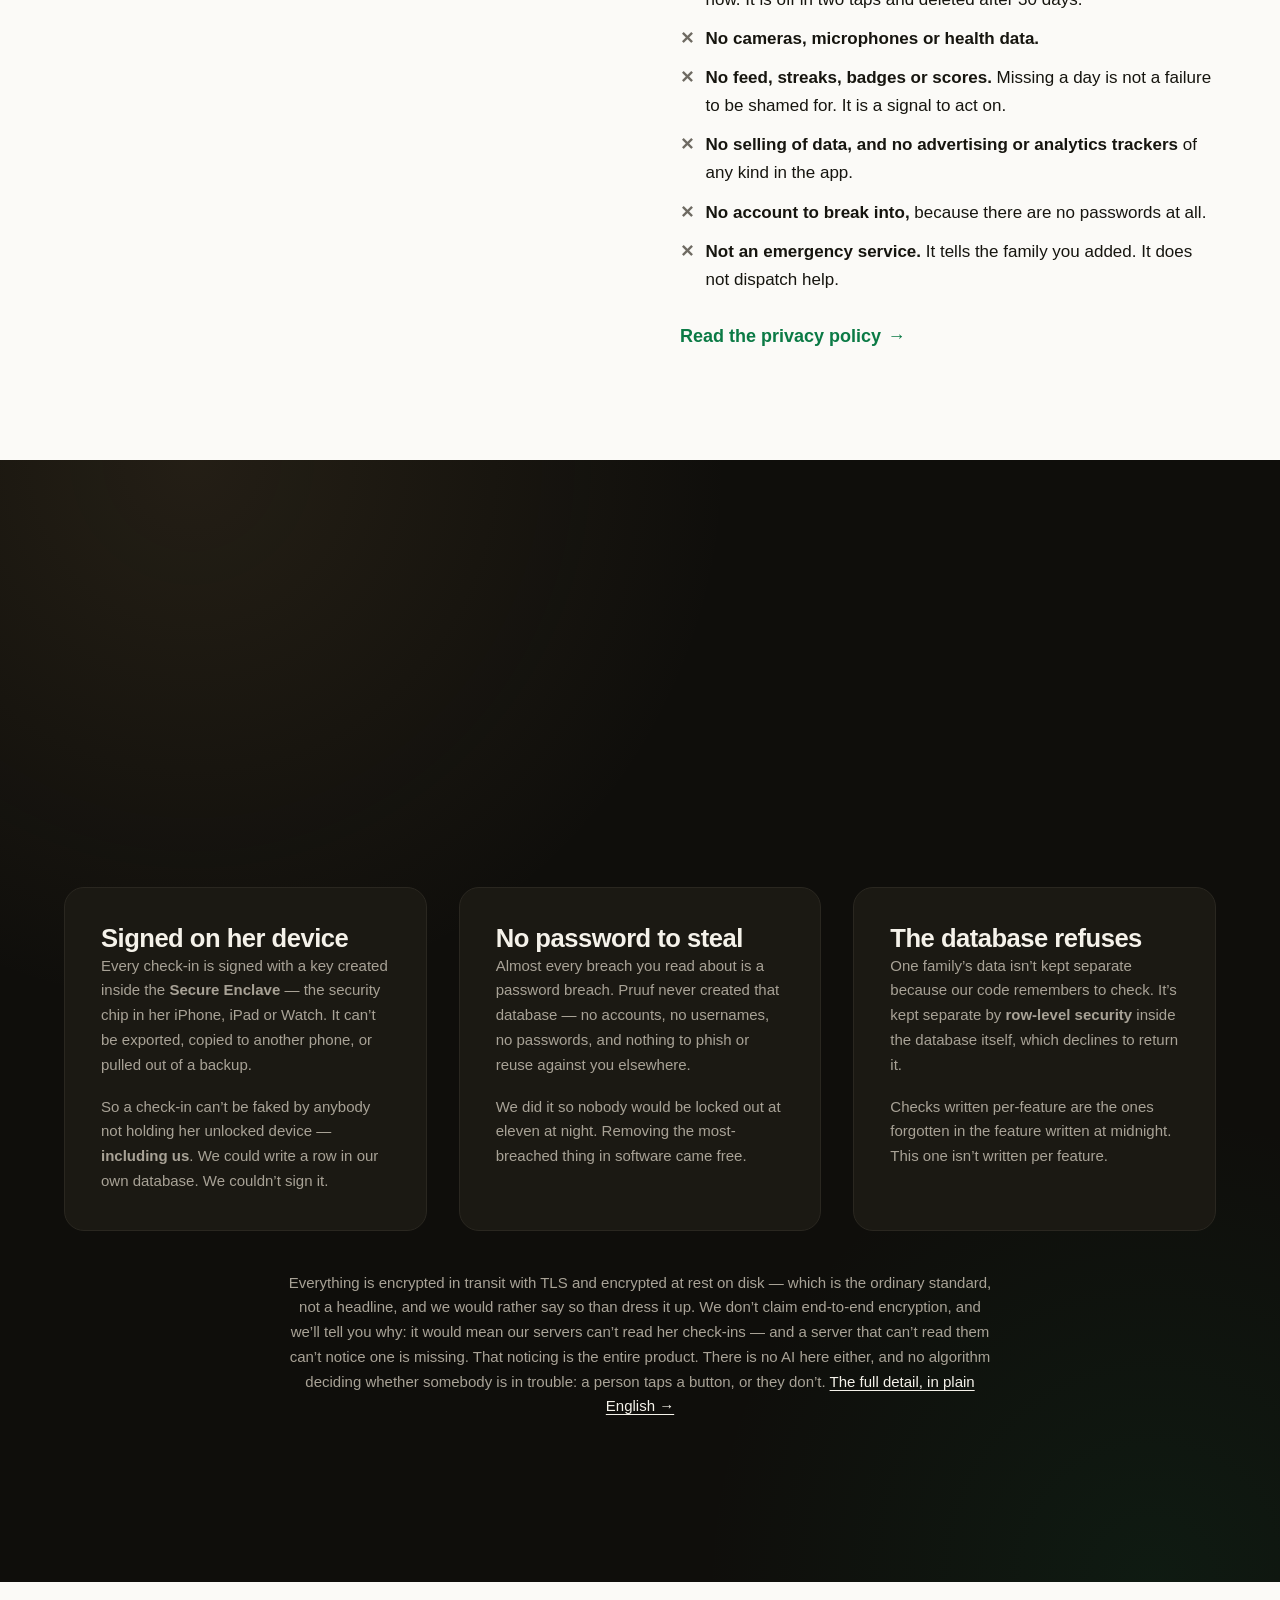
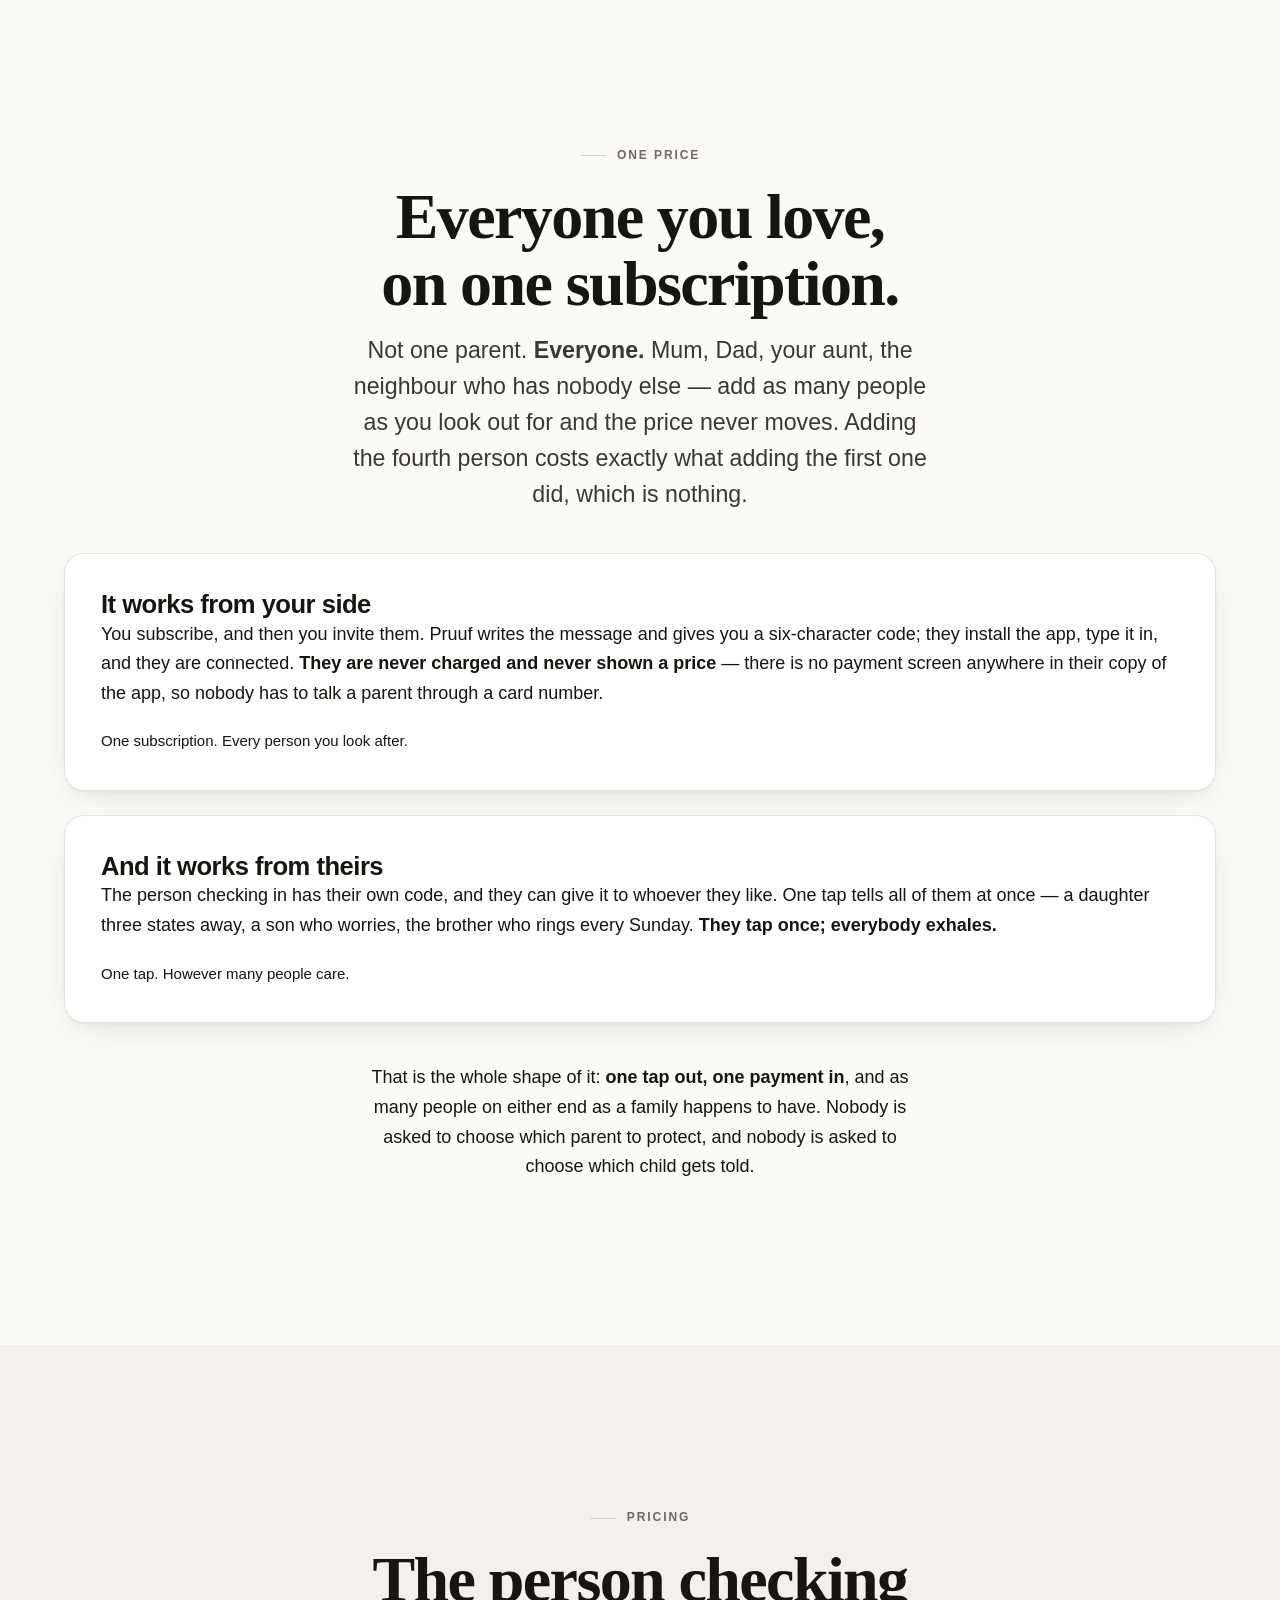
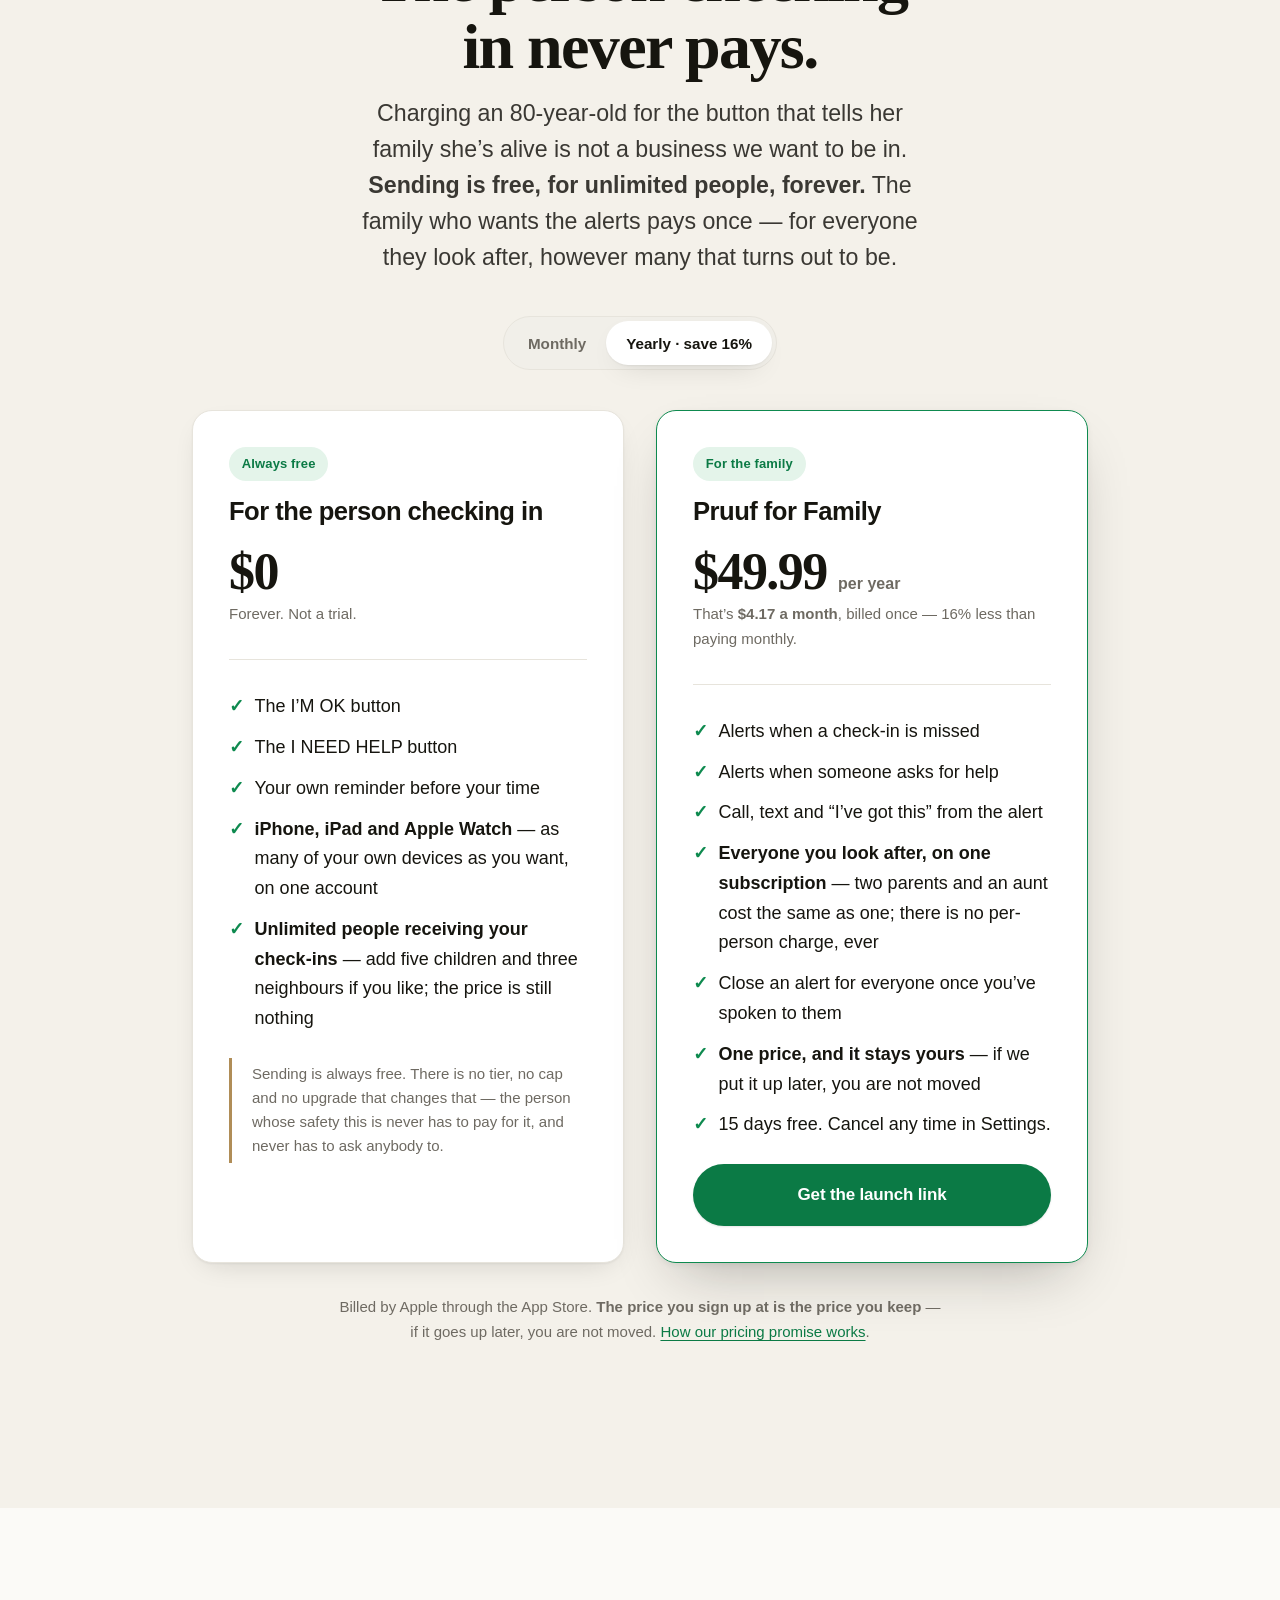
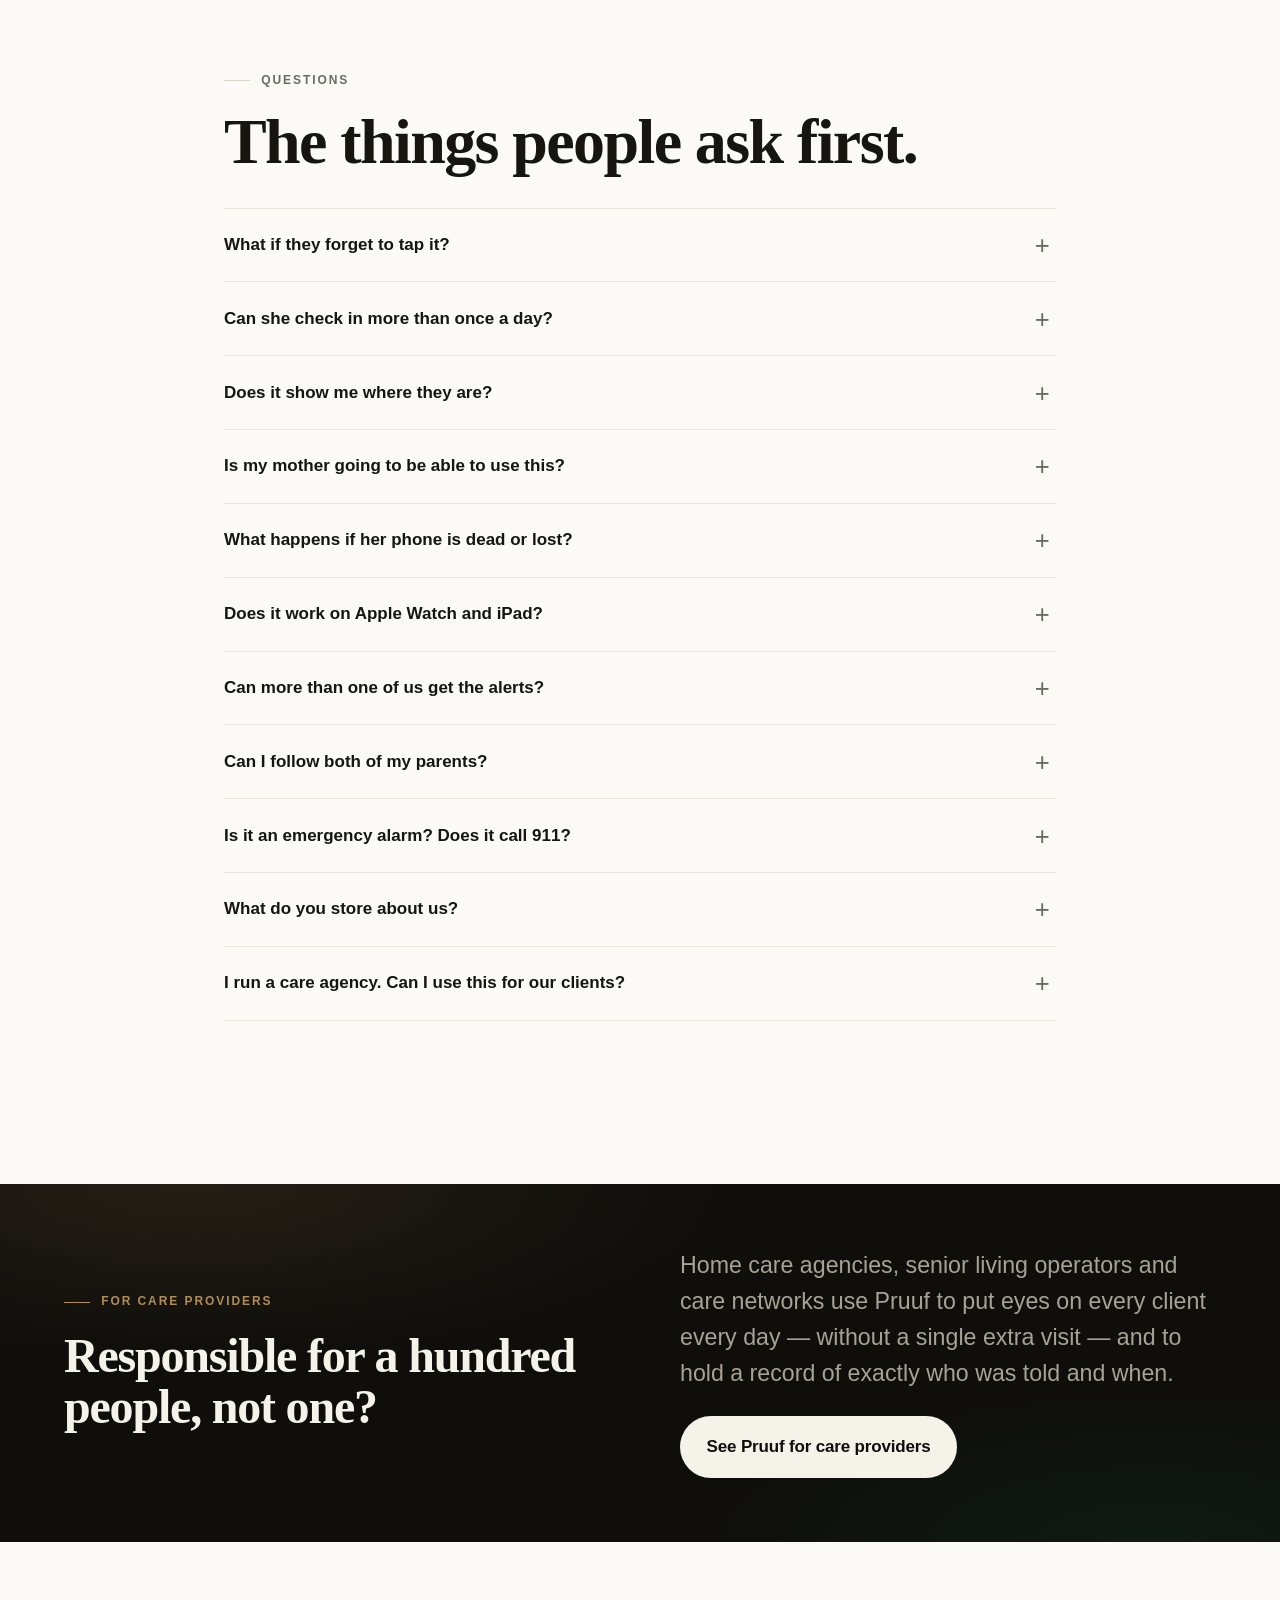
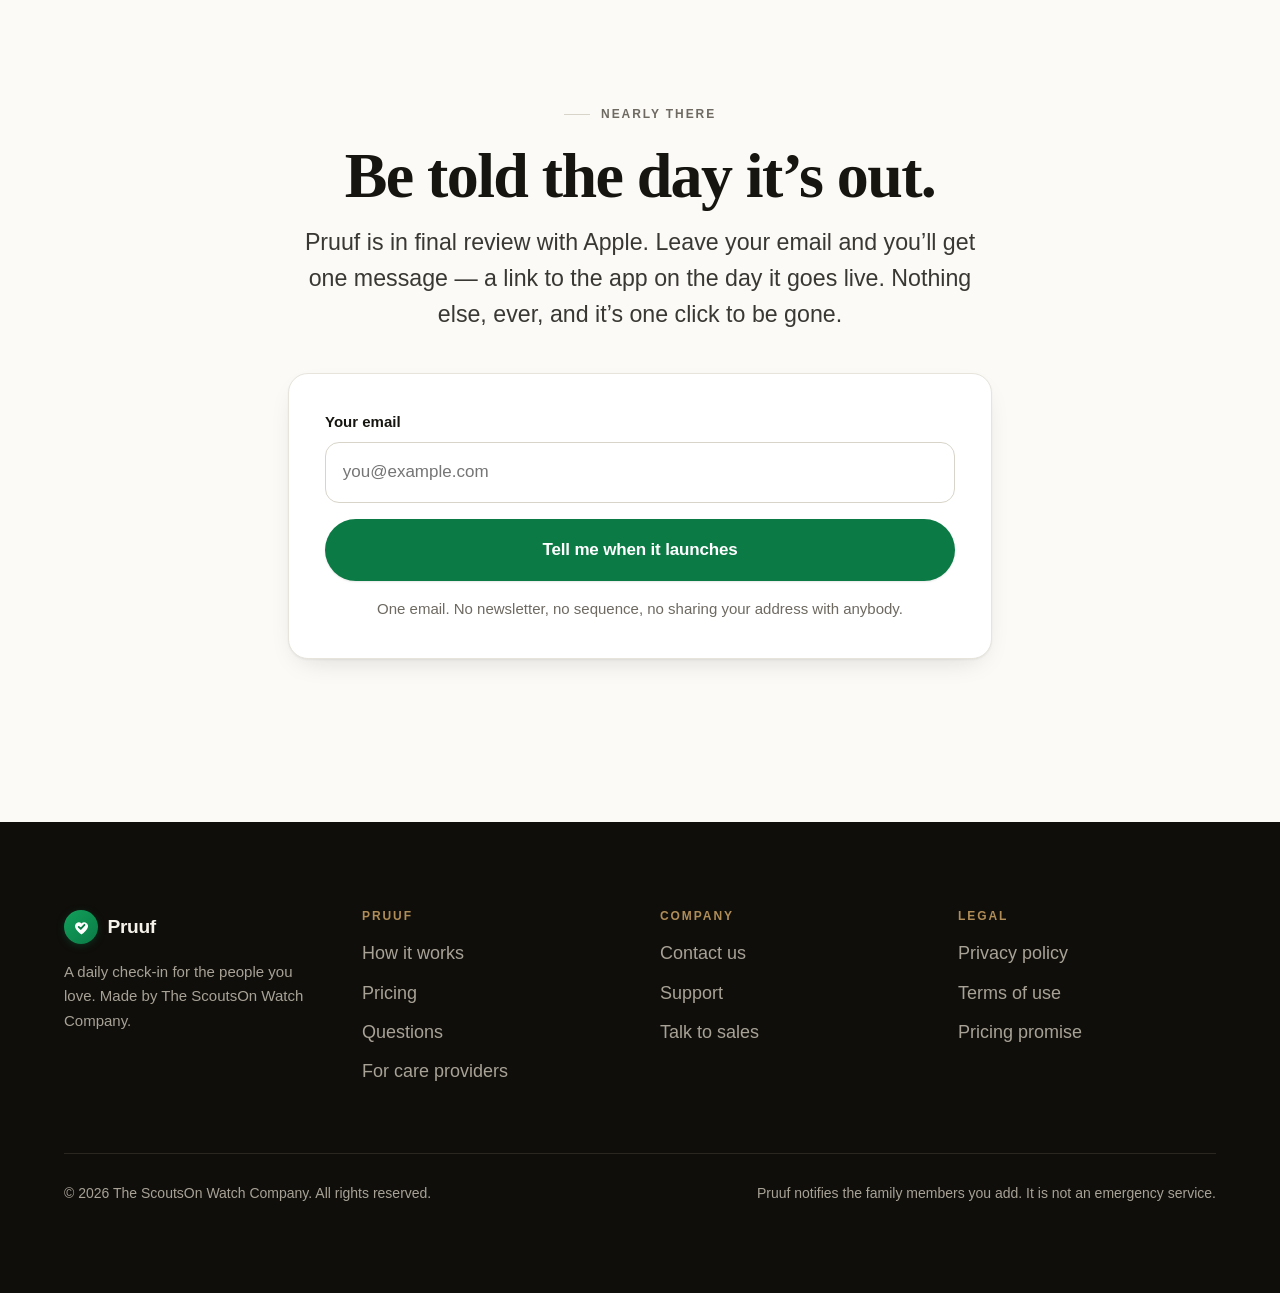
==== commit 979cef99: "The site tells the truth about location, and owns the one price Three claims went false the moment l" ====
--- a/index.html
+++ b/index.html
@@ -197,10 +197,14 @@
             <li>A reminder half an hour before your time, so it’s hard to forget.</li>
             <li><strong>Check in as often as you like.</strong> Once is enough,
               but the button never locks — tap it again after lunch or before
-              bed and they’ll be told again. It also counts down to your time,
-              so you always know where you stand.</li>
+              bed and they’ll be told again. The screen tells you the time
+              you’re due, and says so plainly once it has passed.</li>
             <li>Nothing else on the screen to press by mistake.</li>
-            <li>It never shows anybody where you are.</li>
+            <li><strong>You choose whether to share where you are.</strong>
+              Pruuf can show your family where you were when you tapped — so if
+              you ever press I NEED HELP, they know where to come. It looks
+              once, at that moment, and never follows you around. Say no and
+              nothing changes about anything else.</li>
             <li><strong>iPhone, iPad and Apple Watch</strong> — check in from
               whichever is nearest, and add as many of your own devices as you
               own. One account covers all of them.</li>
@@ -433,9 +437,12 @@
       </div>
       <div class="reveal">
         <ul class="tick-list tick-list--cross" style="font-size:1.0625rem">
-          <li><strong>No location tracking.</strong> Not optional, not buried in
-            a setting — Pruuf never asks for location and could not show it if
-            it wanted to.</li>
+          <li><strong>No location tracking.</strong> Pruuf can record where
+            somebody was <em>at the moment they tapped</em>, if they chose to
+            share it — and nothing in between. There is no background location,
+            no history of where anybody goes, and no way to ask the app where
+            somebody is right now. It is off in two taps and deleted after 30
+            days.</li>
           <li><strong>No cameras, microphones or health data.</strong></li>
           <li><strong>No feed, streaks, badges or scores.</strong> Missing a day
             is not a failure to be shamed for. It is a signal to act on.</li>
@@ -511,9 +518,13 @@
     </div>
 
     <p class="center small" style="margin-top:2.5rem;max-width:44rem;margin-inline:auto;color:var(--on-night-muted)">
-      We don’t claim end-to-end encryption, and we’ll tell you why: it would mean
-      our servers can’t read her check-ins — and a server that can’t read them
-      can’t notice one is missing. That noticing is the entire product.
+      Everything is encrypted in transit with TLS and encrypted at rest on disk —
+      which is the ordinary standard, not a headline, and we would rather say so
+      than dress it up. We don’t claim end-to-end encryption, and we’ll tell you
+      why: it would mean our servers can’t read her check-ins — and a server that
+      can’t read them can’t notice one is missing. That noticing is the entire
+      product. There is no AI here either, and no algorithm deciding whether
+      somebody is in trouble: a person taps a button, or they don’t.
       <a href="security.html">The full detail, in plain English →</a>
     </p>
   </div>
@@ -522,6 +533,50 @@
 <!-- ══════════════════════════════════════════════════════════════════
      PRICING
      ══════════════════════════════════════════════════════════════════ -->
+<section class="section" id="everyone">
+  <div class="wrap">
+    <div class="center prose reveal" style="margin-bottom:2.5rem">
+      <p class="eyebrow" style="justify-content:center">One price</p>
+      <h2 class="h1">Everyone you love,<br>on one subscription.</h2>
+      <p class="lead" style="margin-top:1rem">
+        Not one parent. <strong>Everyone.</strong> Mum, Dad, your aunt, the
+        neighbour who has nobody else &mdash; add as many people as you look out
+        for and the price never moves. Adding the fourth person costs exactly
+        what adding the first one did, which is nothing.
+      </p>
+    </div>
+
+    <div class="grid grid-2" style="gap:1.5rem;align-items:stretch">
+      <div class="card reveal">
+        <h3 class="h3">It works from your side</h3>
+        <p>You subscribe, and then you invite them. Pruuf writes the message and
+          gives you a six-character code; they install the app, type it in, and
+          they are connected. <strong>They are never charged and never shown a
+          price</strong> &mdash; there is no payment screen anywhere in their
+          copy of the app, so nobody has to talk a parent through a card
+          number.</p>
+        <p class="small">One subscription. Every person you look after.</p>
+      </div>
+
+      <div class="card reveal">
+        <h3 class="h3">And it works from theirs</h3>
+        <p>The person checking in has their own code, and they can give it to
+          whoever they like. One tap tells all of them at once &mdash; a
+          daughter three states away, a son who worries, the brother who rings
+          every Sunday. <strong>They tap once; everybody exhales.</strong></p>
+        <p class="small">One tap. However many people care.</p>
+      </div>
+    </div>
+
+    <div class="center prose reveal" style="margin-top:2.5rem">
+      <p>That is the whole shape of it: <strong>one tap out, one payment
+        in</strong>, and as many people on either end as a family happens to
+        have. Nobody is asked to choose which parent to protect, and nobody is
+        asked to choose which child gets told.</p>
+    </div>
+  </div>
+</section>
+
 <section class="section" id="pricing" style="background:#F4F1EA">
   <div class="wrap">
     <div class="center prose reveal" style="margin-bottom:2.5rem">
@@ -530,8 +585,9 @@
       <p class="lead" style="margin-top:1rem">
         Charging an 80-year-old for the button that tells her family she’s alive
         is not a business we want to be in. <strong>Sending is free, for
-        unlimited people, forever.</strong> The family who wants the alerts pays,
-        once, for everyone they look after.
+        unlimited people, forever.</strong> The family who wants the alerts pays
+        once &mdash; for everyone they look after, however many that turns out
+        to be.
       </p>
     </div>
 
@@ -570,11 +626,11 @@
         <span class="chip">For the family</span>
         <h3 class="h3" style="margin-top:1rem">Pruuf for Family</h3>
         <p class="price" style="margin:1.25rem 0 .25rem">
-          <span data-price data-monthly="$9.99" data-annual="$99.99">$99.99</span>
+          <span data-price data-monthly="$4.99" data-annual="$49.99">$49.99</span>
           <small data-price-note data-monthly="per month" data-annual="per year">per year</small>
         </p>
         <p class="muted small" data-annual-only>
-          That’s <strong>$8.33 a month</strong>, billed once — 16% less than
+          That’s <strong>$4.17 a month</strong>, billed once — 16% less than
           paying monthly.
         </p>
         <hr class="hr">
@@ -637,20 +693,38 @@
             the button never locks — plenty of people like to say so again
             after lunch or before bed, and everyone connected is told each
             time.</p>
-          <p>The screen also counts down to her time — “Check in by 10:00 AM ·
-            1h 56m left” — so she is never guessing how long she has. Once
-            she’s checked in it switches to when the next one is due.</p>
+          <p>The screen tells her when she is due —
+            <span data-app-string="Check in by">“Check in by 10:00 AM”</span> —
+            and once she has checked in it switches to when the next one is
+            due. There is deliberately no ticking countdown before her time: a
+            clock counting down on the screen of somebody who may already feel
+            like a burden turns a gentle promise into pressure, all morning.
+            Once the time has passed, the number stops being pressure and
+            starts being useful, so it appears then —
+            <span data-app-string="Overdue">“Overdue · 15m late”</span>.</p>
         </div>
       </details>
       <details>
         <summary>Does it show me where they are?</summary>
         <div class="faq-body">
-          <p>No — and it never will. Pruuf does not ask for location permission
-            and has no location data to show. It answers exactly one question:
-            have they said they’re OK today.</p>
-          <p>This is deliberate. The moment an app like this becomes a tracker,
-            the person being tracked stops wanting it on their phone, and an app
-            that gets deleted protects nobody.</p>
+          <p>Only if they said yes, and only at the moment they tapped.</p>
+          <p><strong>Pruuf is not a tracker and will never be one.</strong> That
+            distinction is the whole design. A tracker answers “where is she
+            right now”, which means watching somebody all day. Pruuf answers
+            “where was she when she asked for help”, which means looking exactly
+            once, when she pressed a button herself.</p>
+          <p>The person checking in is asked during setup, before they have an
+            account, and they can choose to share it every time they check in,
+            only if they press I NEED HELP, or never. It is one switch in
+            Settings and it takes two taps to change. If they say no, everything
+            else about Pruuf works exactly as it did.</p>
+          <p>When there is a location to show, their card says so and one tap
+            opens a real map with streets and buildings, the time it was taken,
+            and how exact it is. When there isn’t, the card says which of those
+            three reasons it is — so “we haven’t got one” can never be mistaken
+            for “they refused”.</p>
+          <p>Locations are deleted after 30 days. Only the people they have
+            added can ever see one.</p>
         </div>
       </details>
       <details>
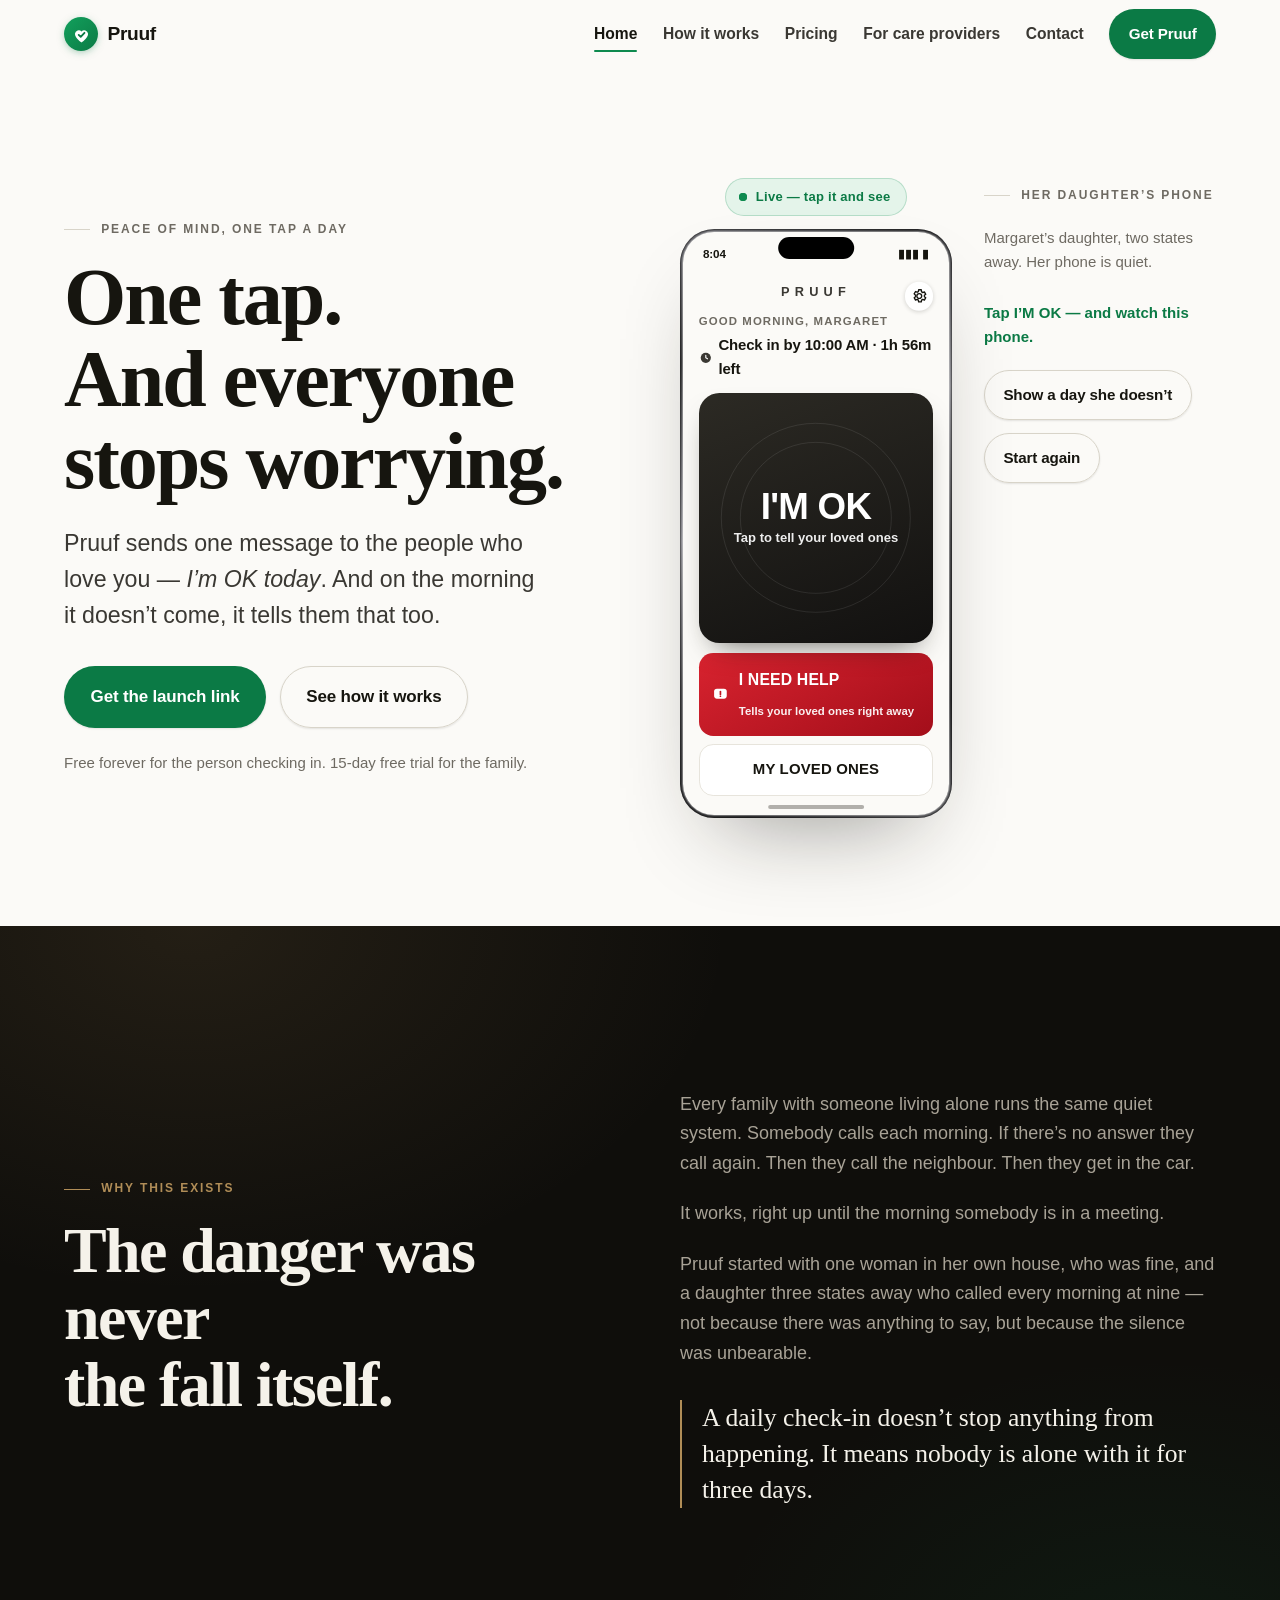
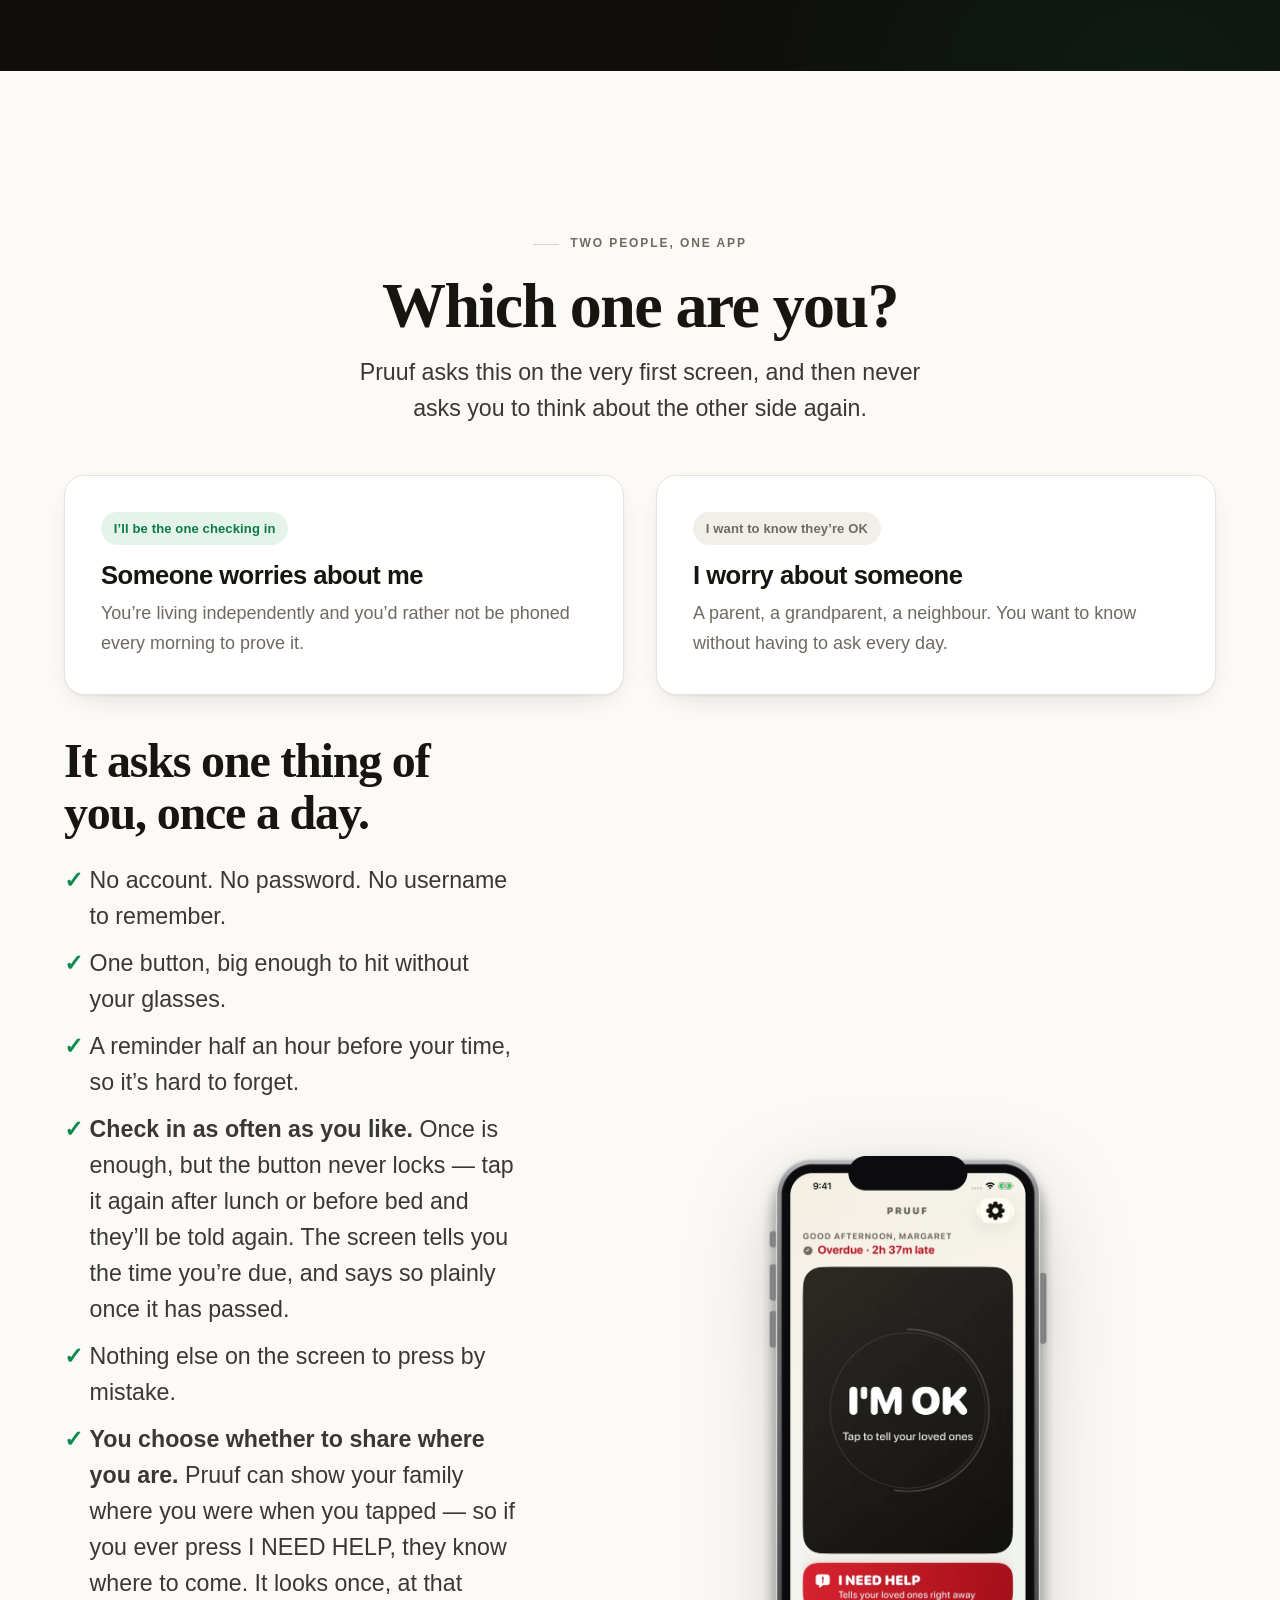
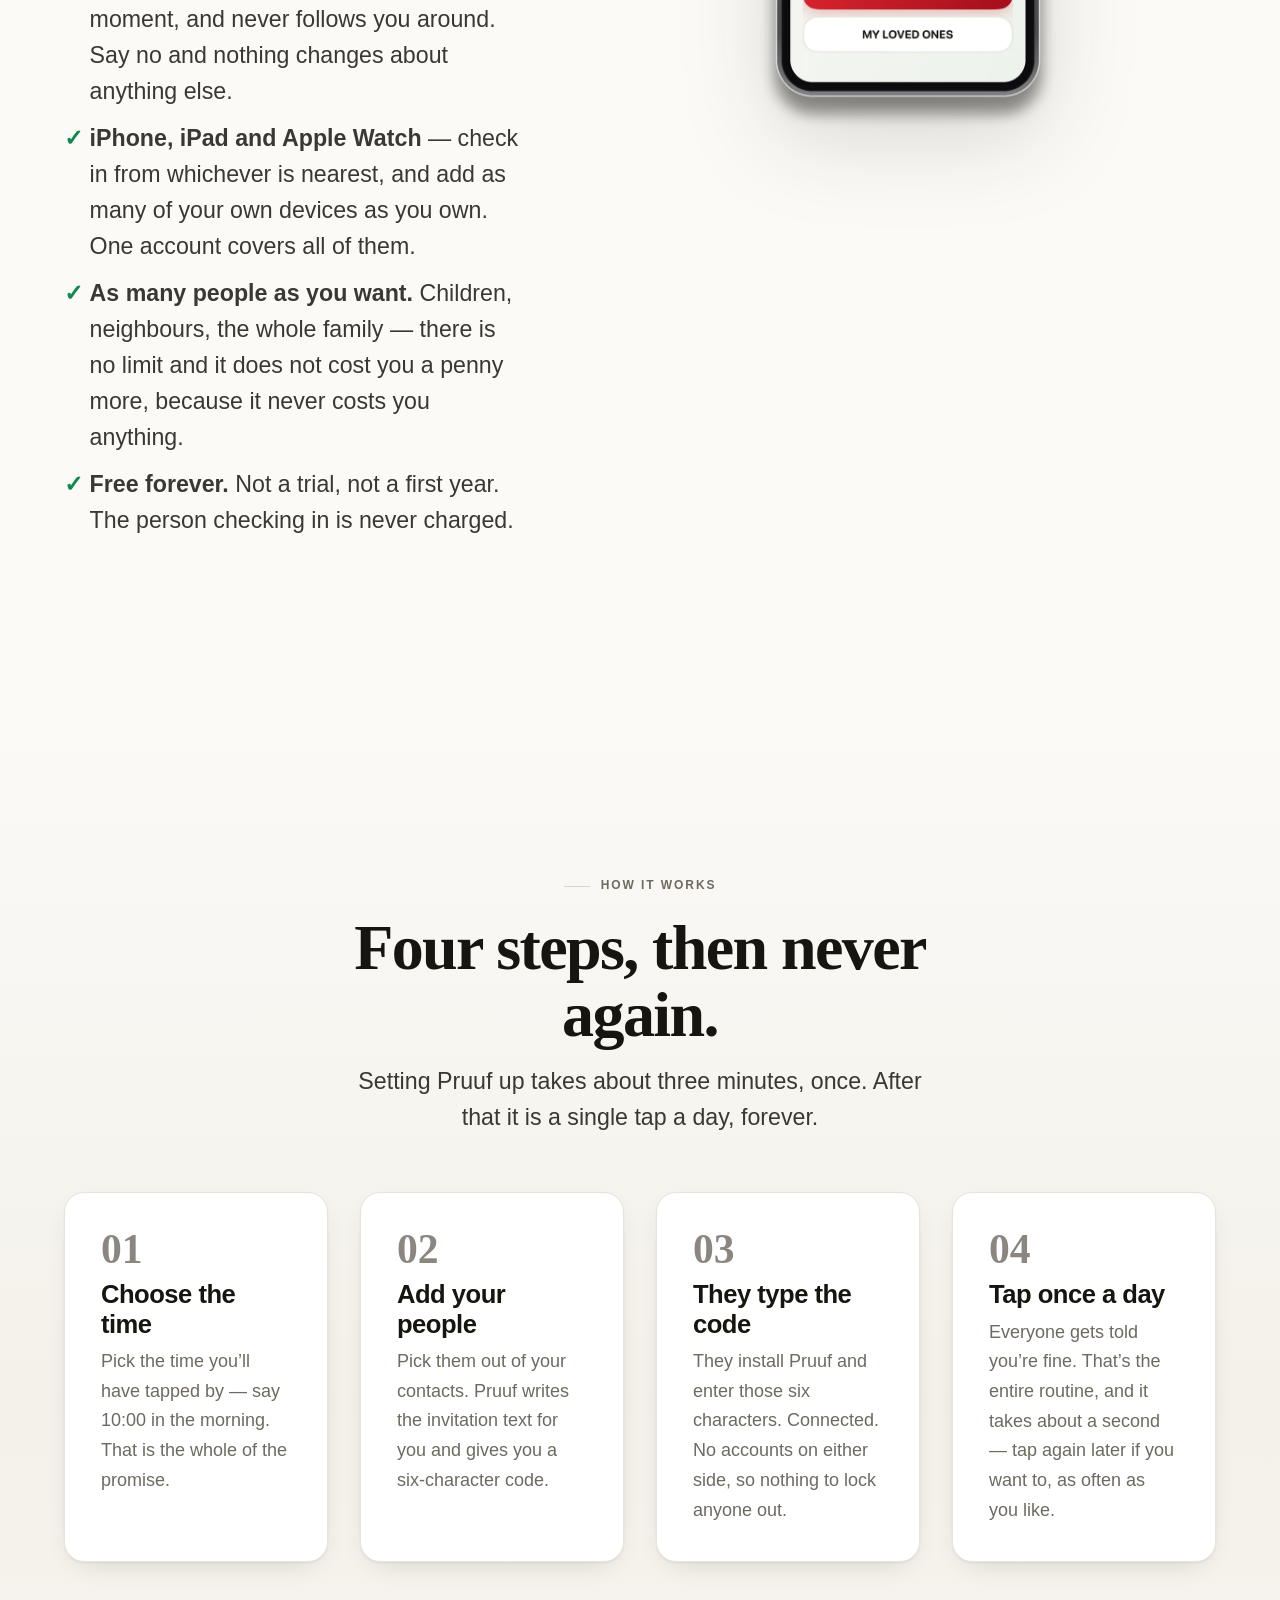
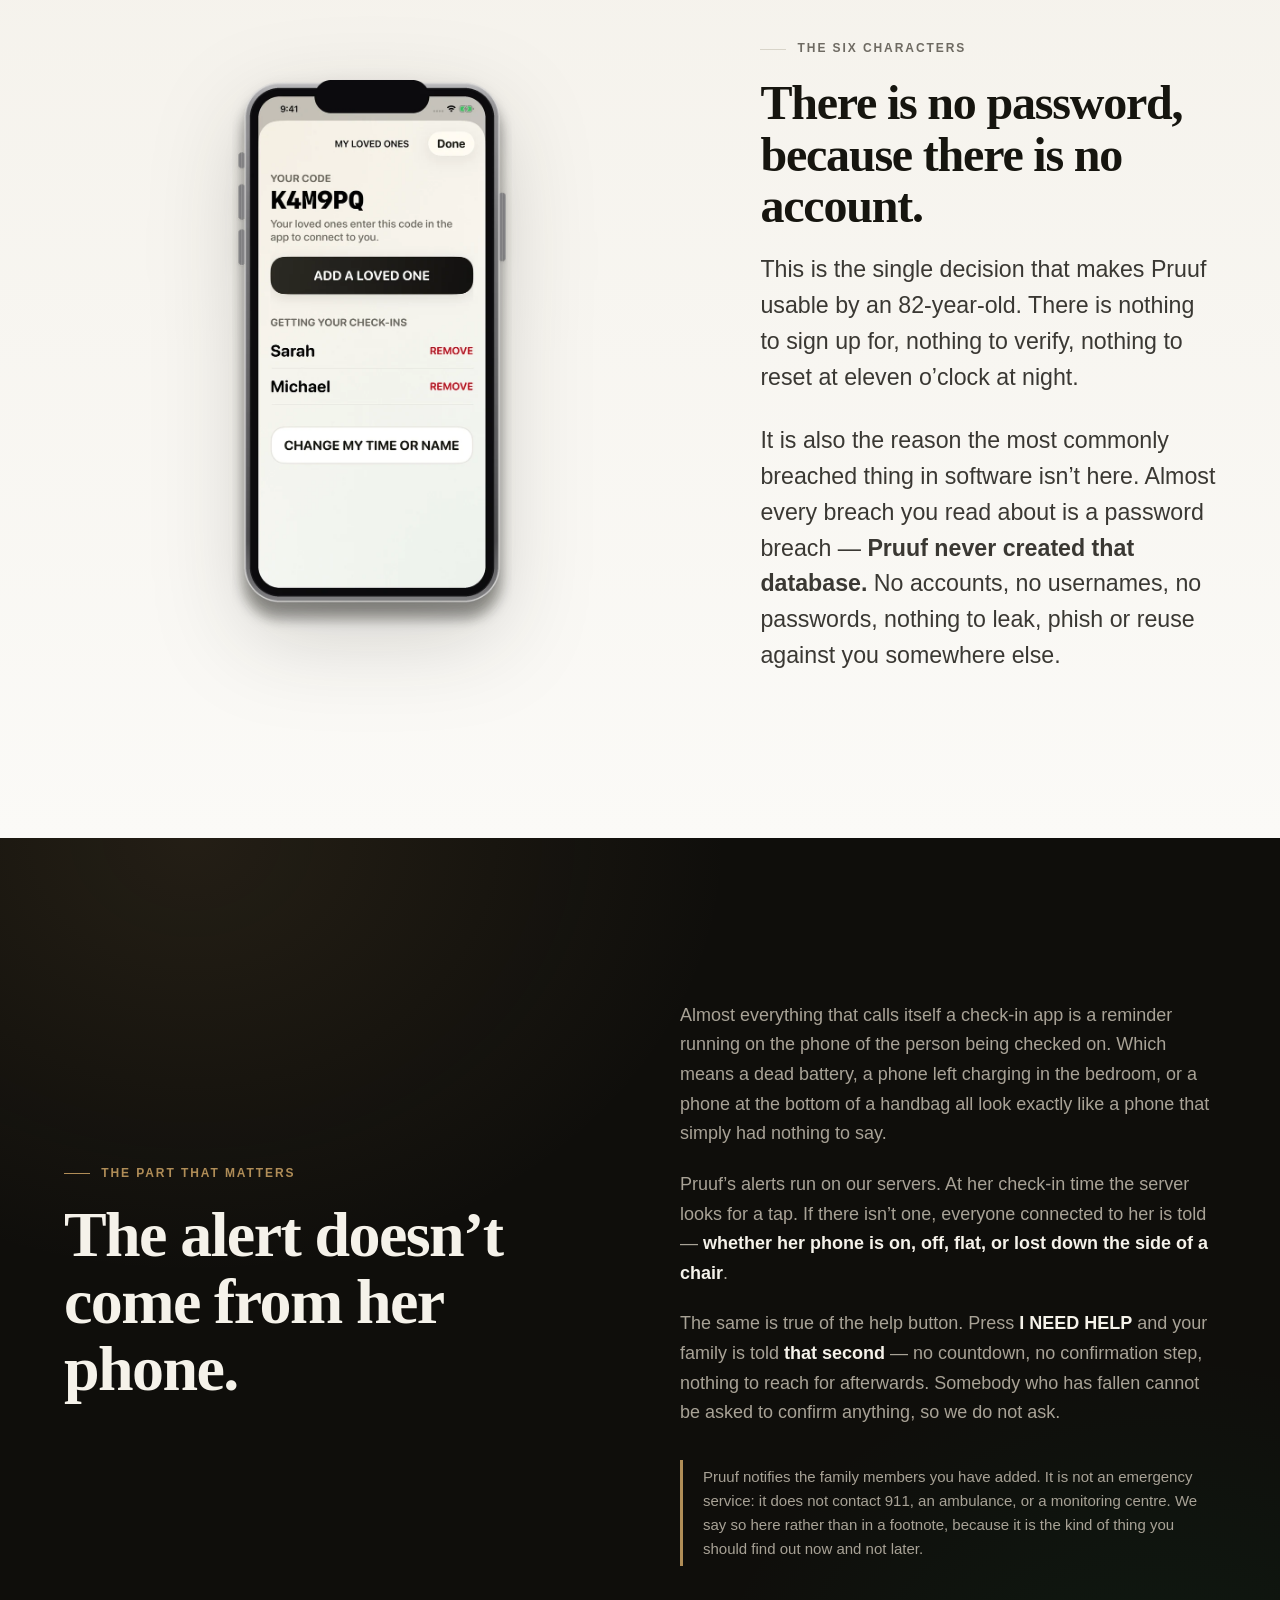
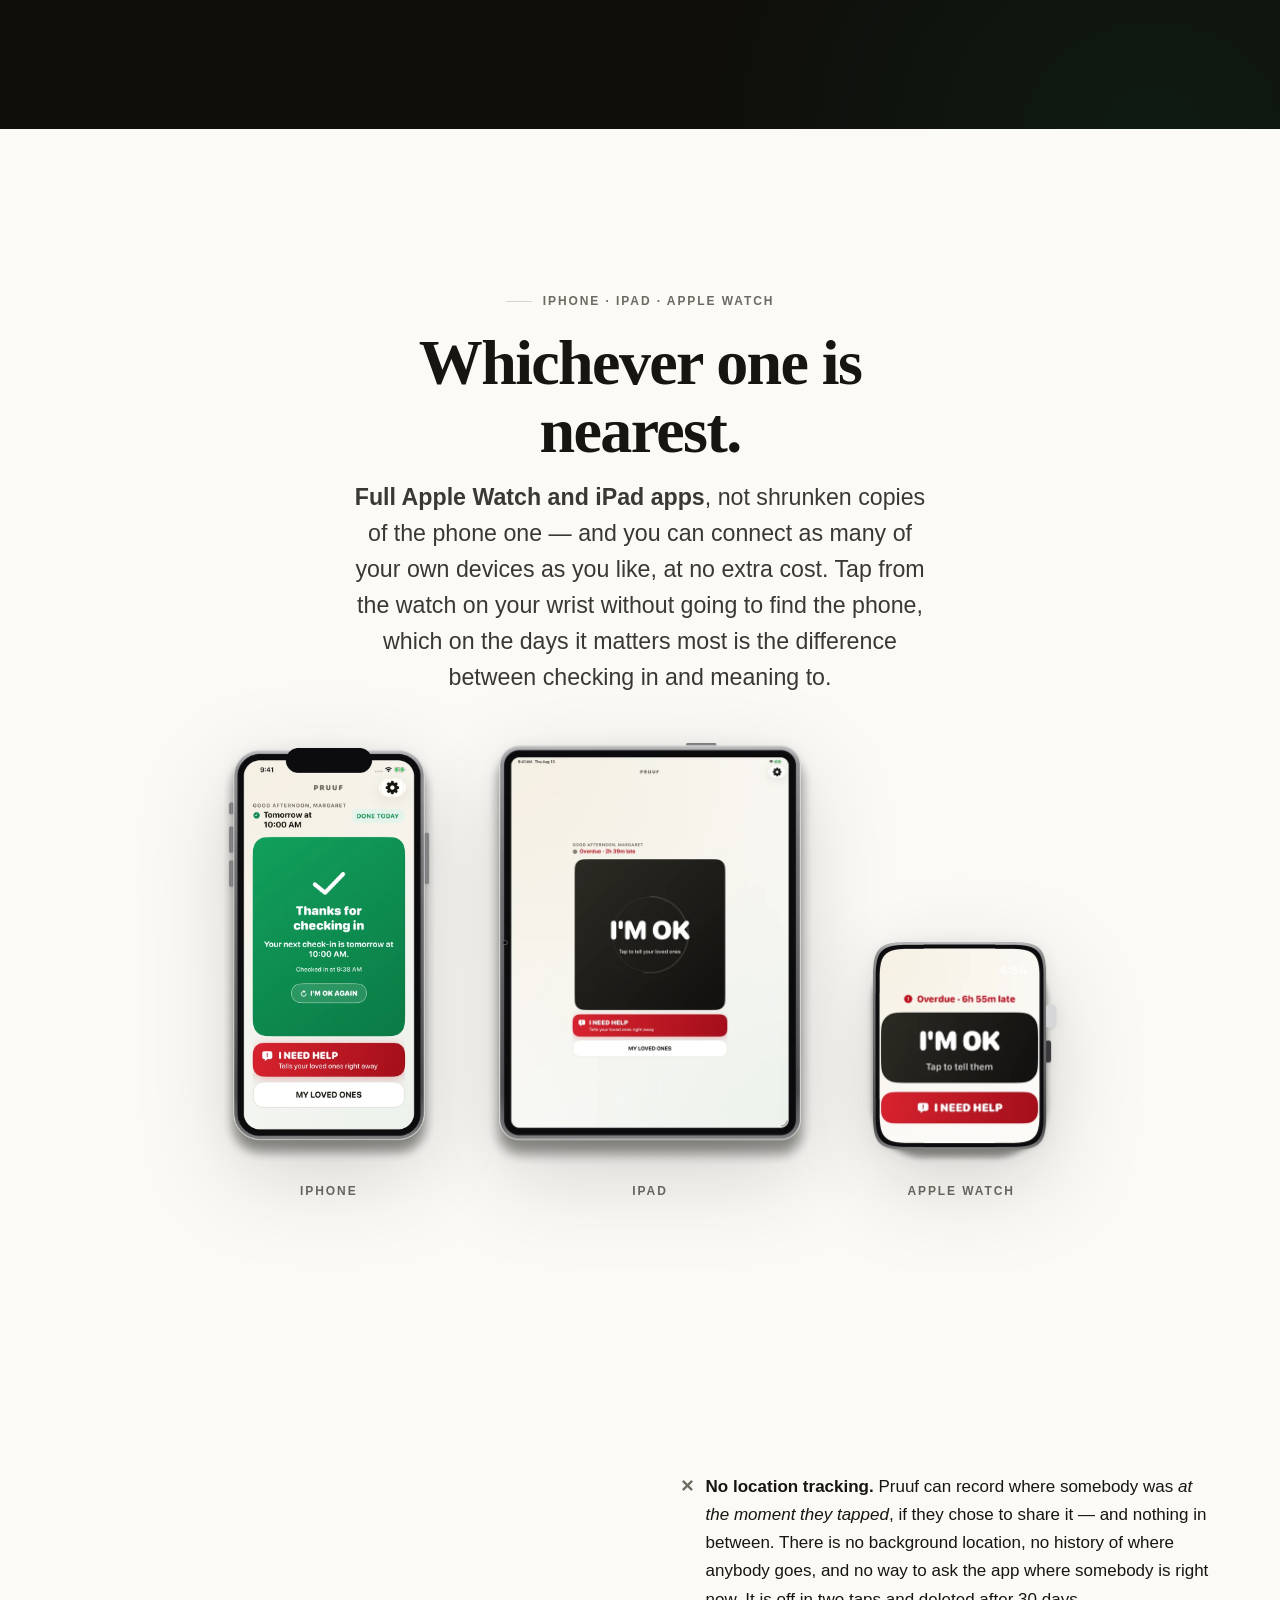
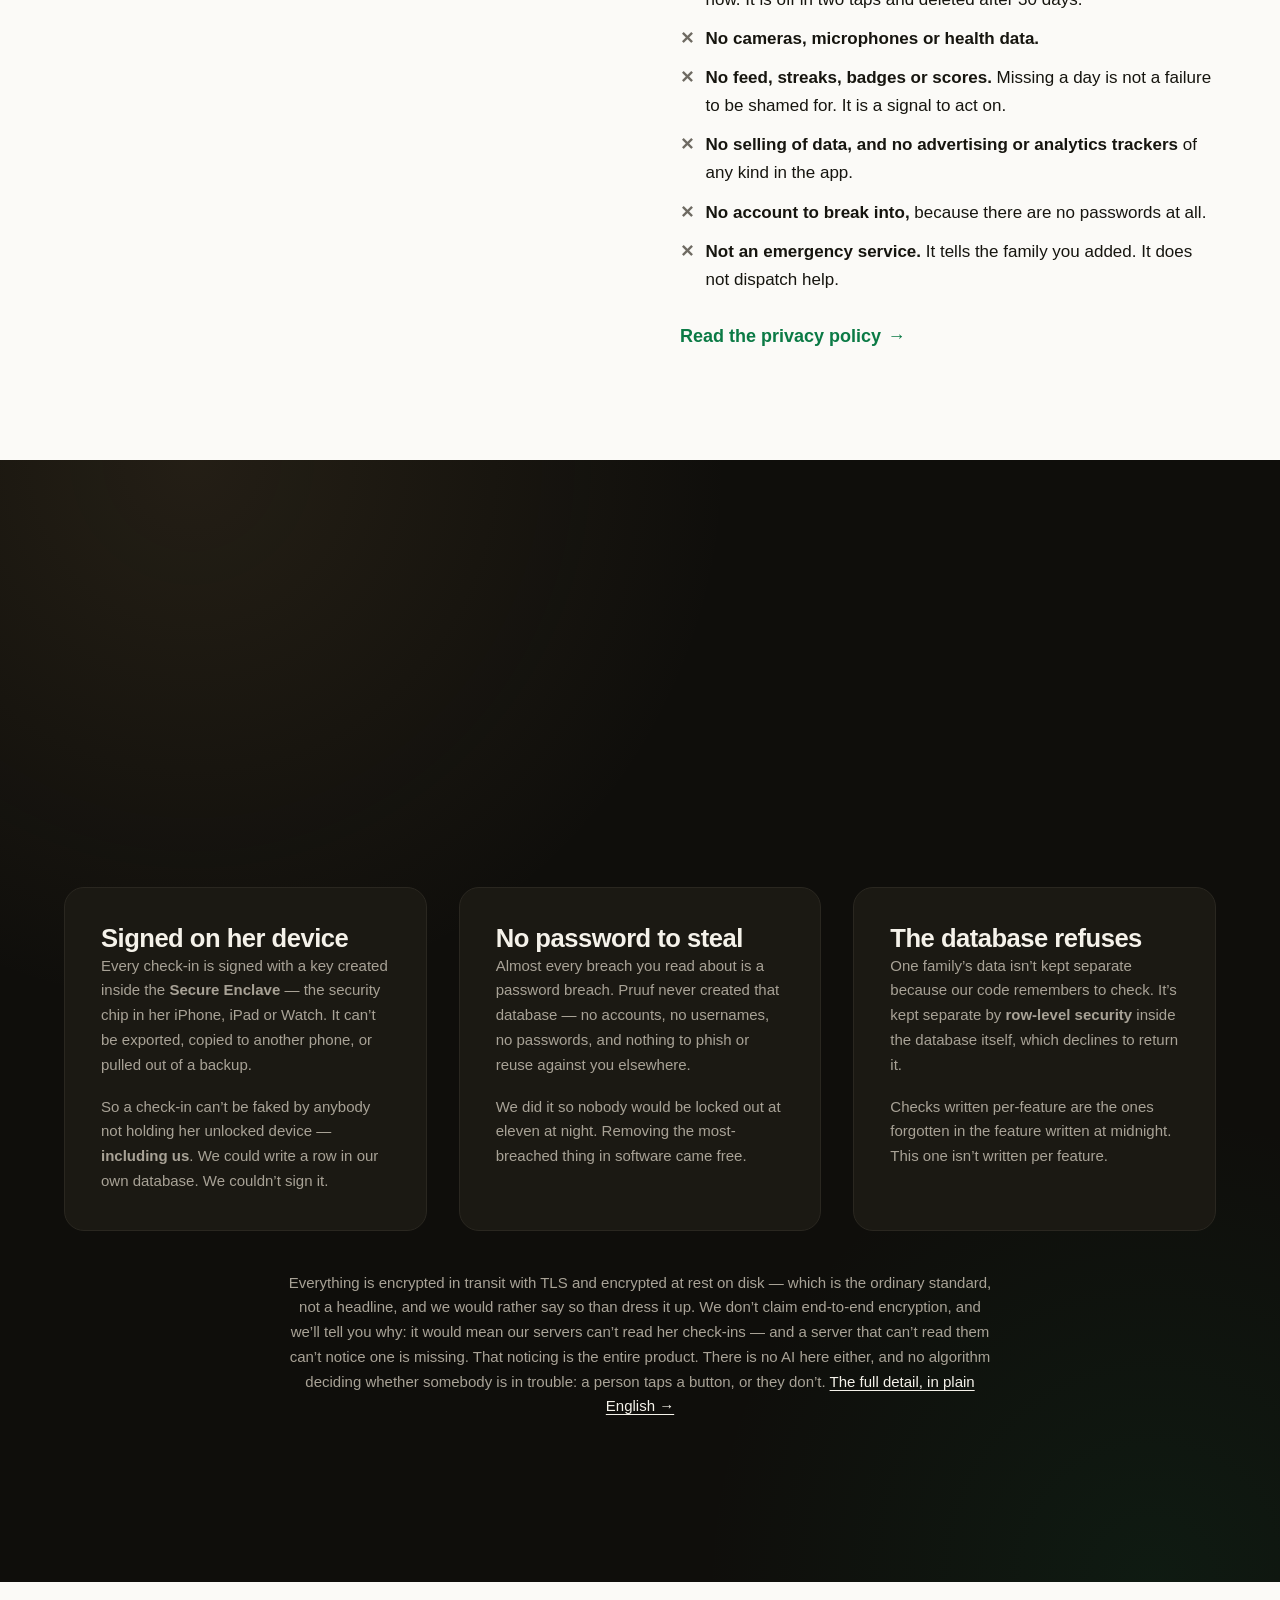
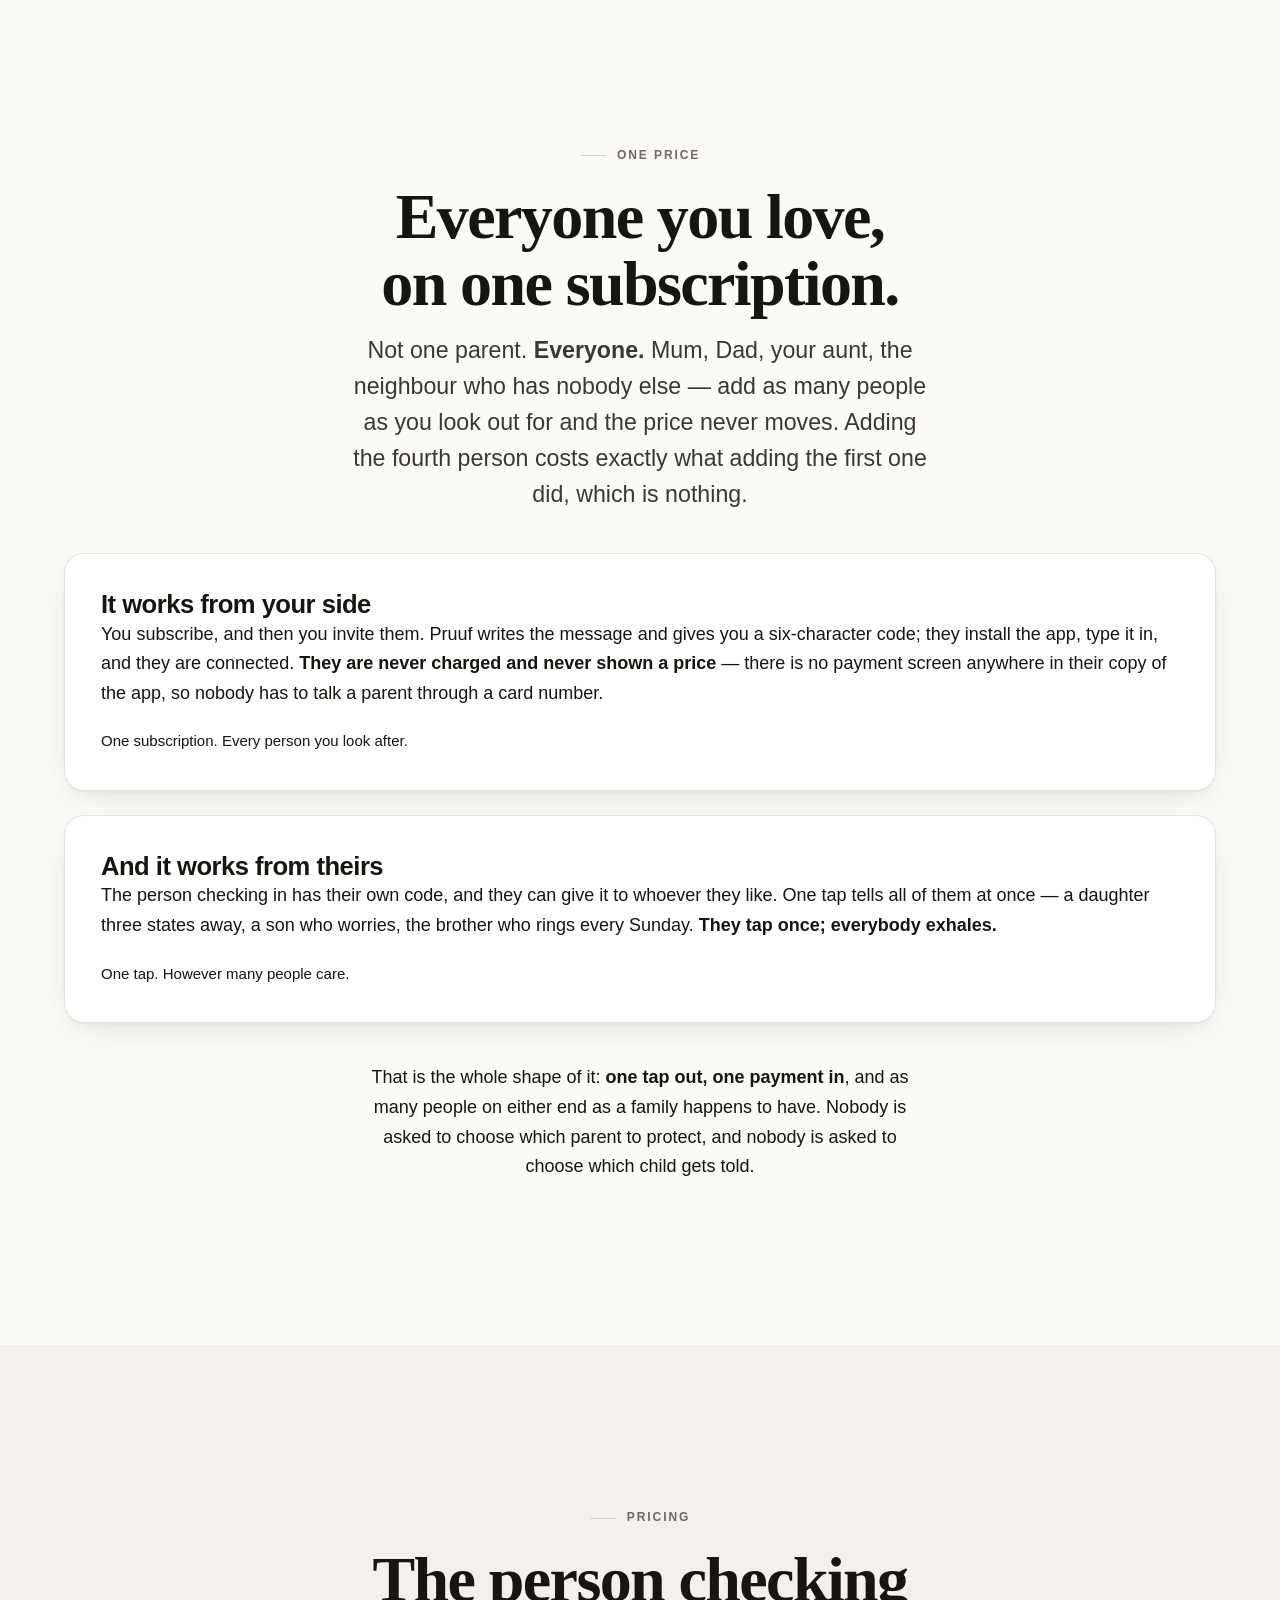
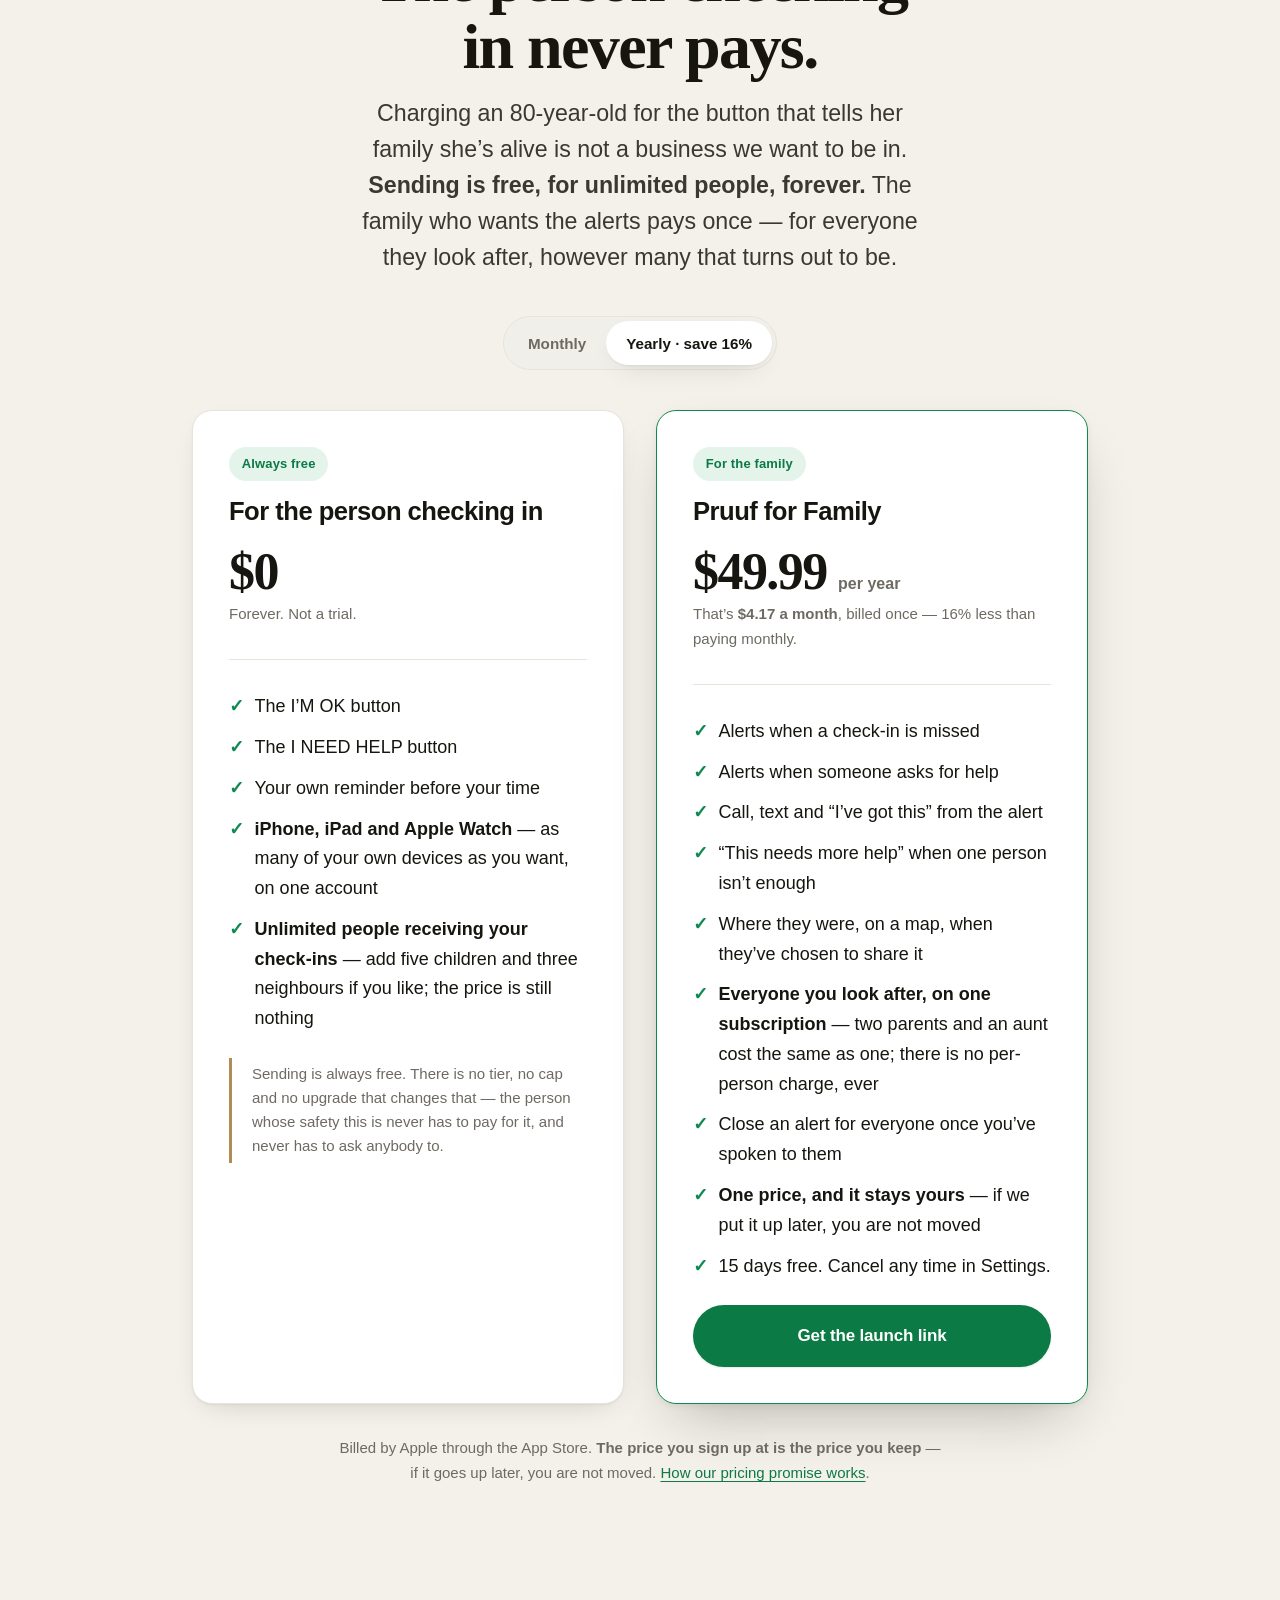
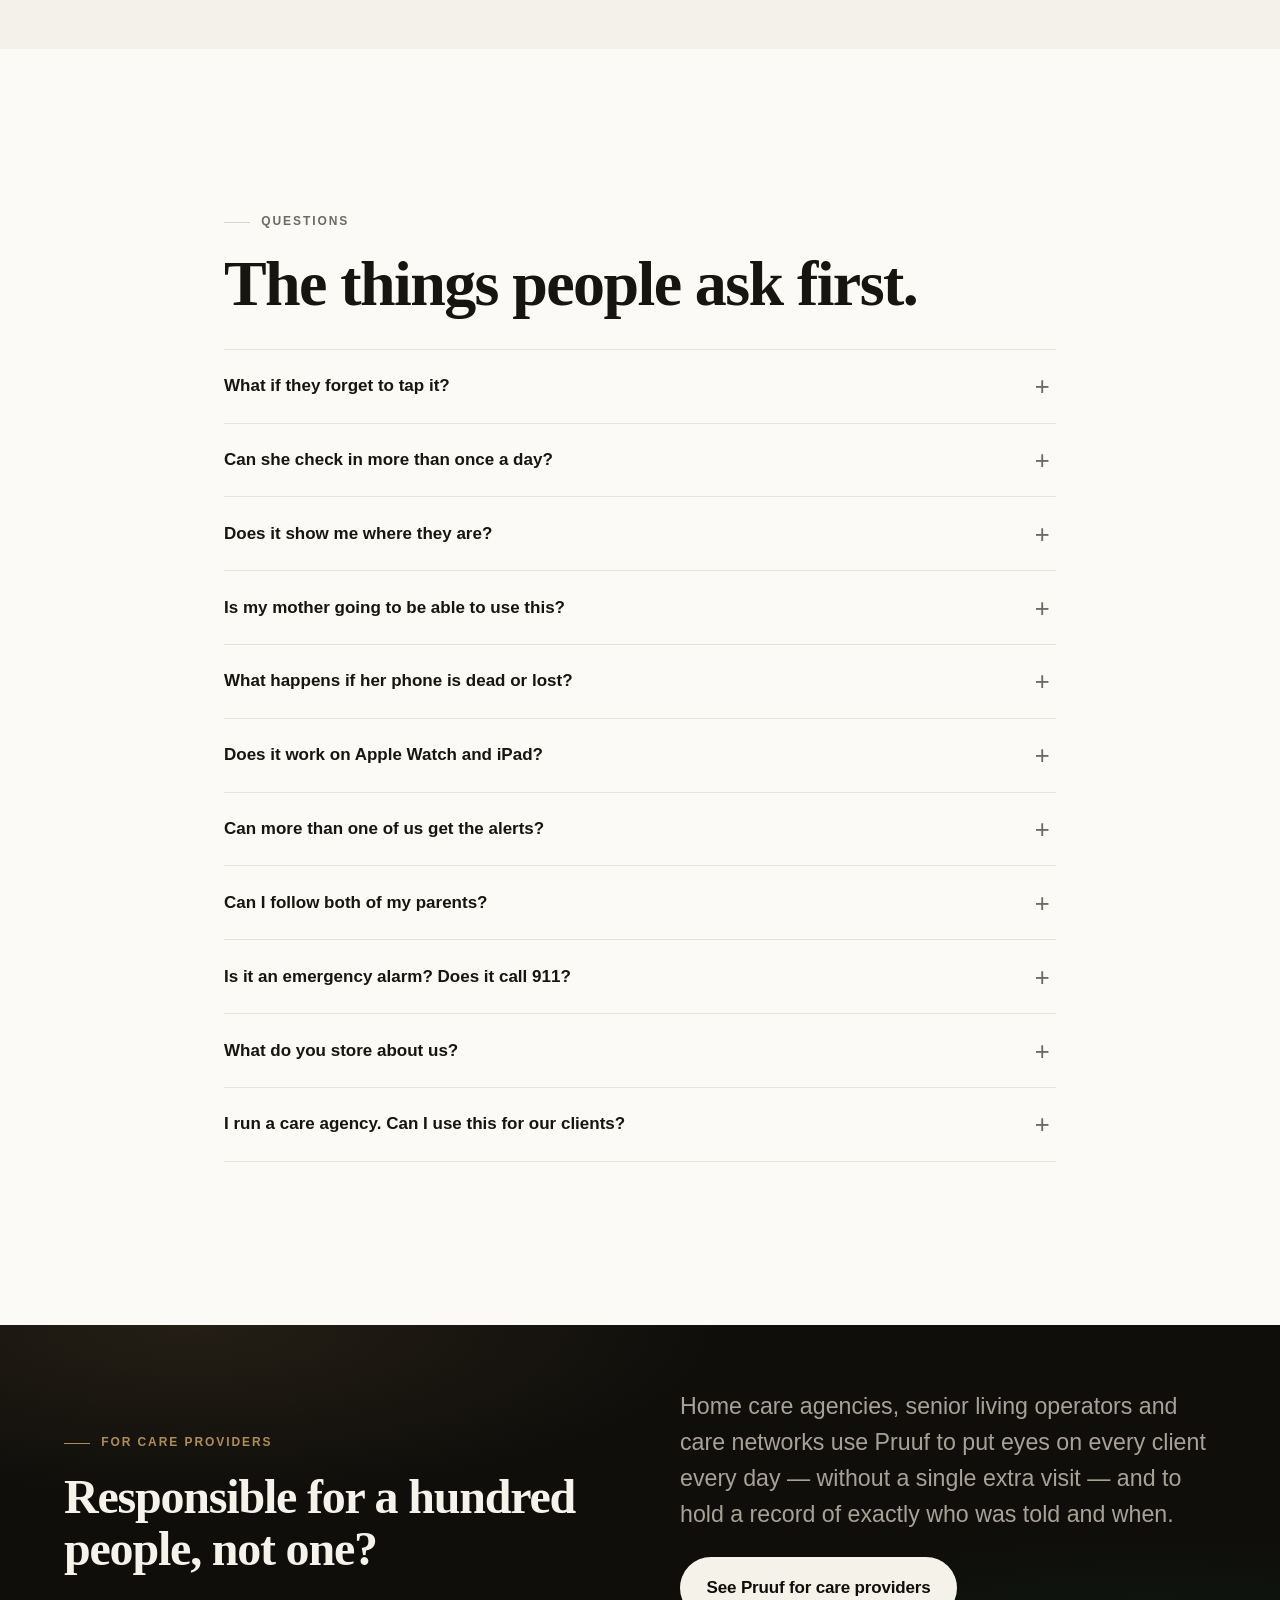
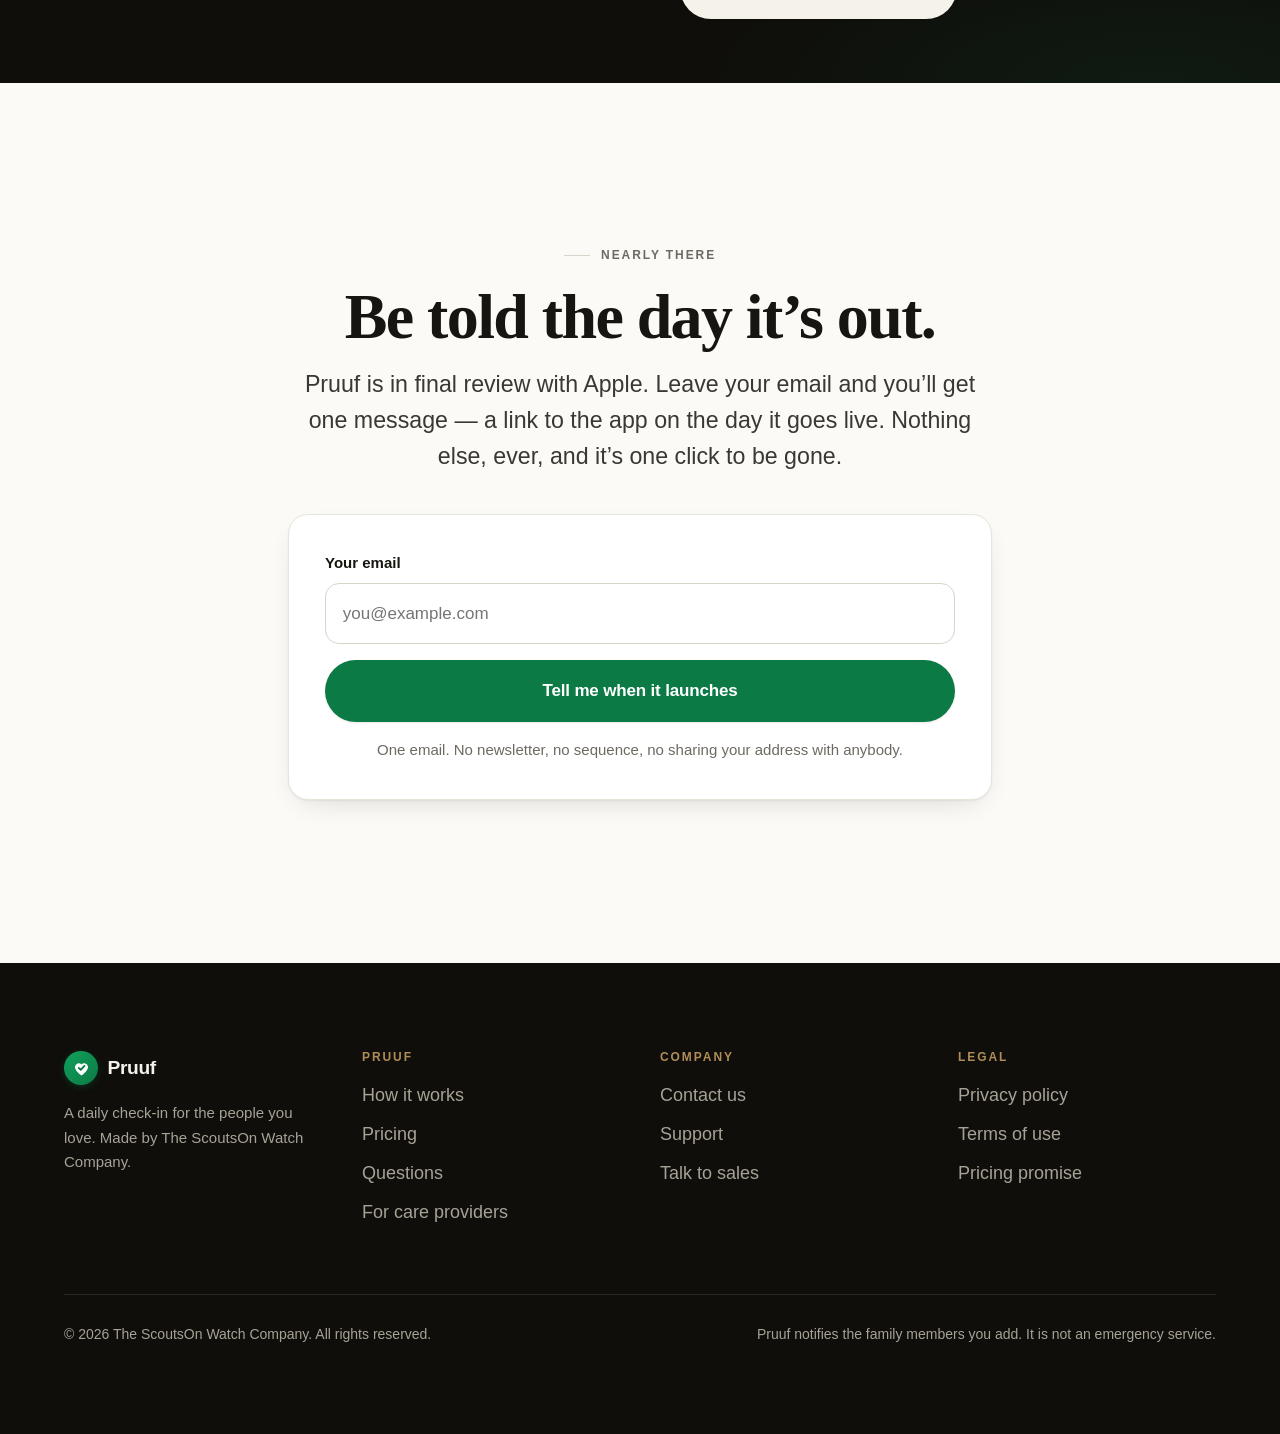
==== commit e8ec2bfa: "The site described the coordination rule pointing only one way "I've got this" was the last thing th" ====
--- a/index.html
+++ b/index.html
@@ -234,6 +234,11 @@
             <li>An urgent alert the second they press <strong>I NEED HELP</strong>.</li>
             <li>Call or text them straight from the alert.</li>
             <li><strong>“I’ve got this”</strong> — so three siblings don’t all ring at once.</li>
+            <li><strong>And “this needs more help”</strong> — the one button that
+              calls the rest of the family <em>in</em>, for when you get there and
+              it’s worse than anyone thought.</li>
+            <li><strong>See where they were</strong>, on a real map, if they chose
+              to share it — so nobody is driving around looking.</li>
             <li><strong>One payment, however many people you follow.</strong>
               Your mother, your father, an aunt, a neighbour — adding another
               never changes the price.</li>
@@ -638,6 +643,8 @@
           <li>Alerts when a check-in is missed</li>
           <li>Alerts when someone asks for help</li>
           <li>Call, text and “I’ve got this” from the alert</li>
+          <li>“This needs more help” when one person isn’t enough</li>
+          <li>Where they were, on a map, when they’ve chosen to share it</li>
           <li><strong>Everyone you look after, on one subscription</strong> —
             two parents and an aunt cost the same as one; there is no
             per-person charge, ever</li>
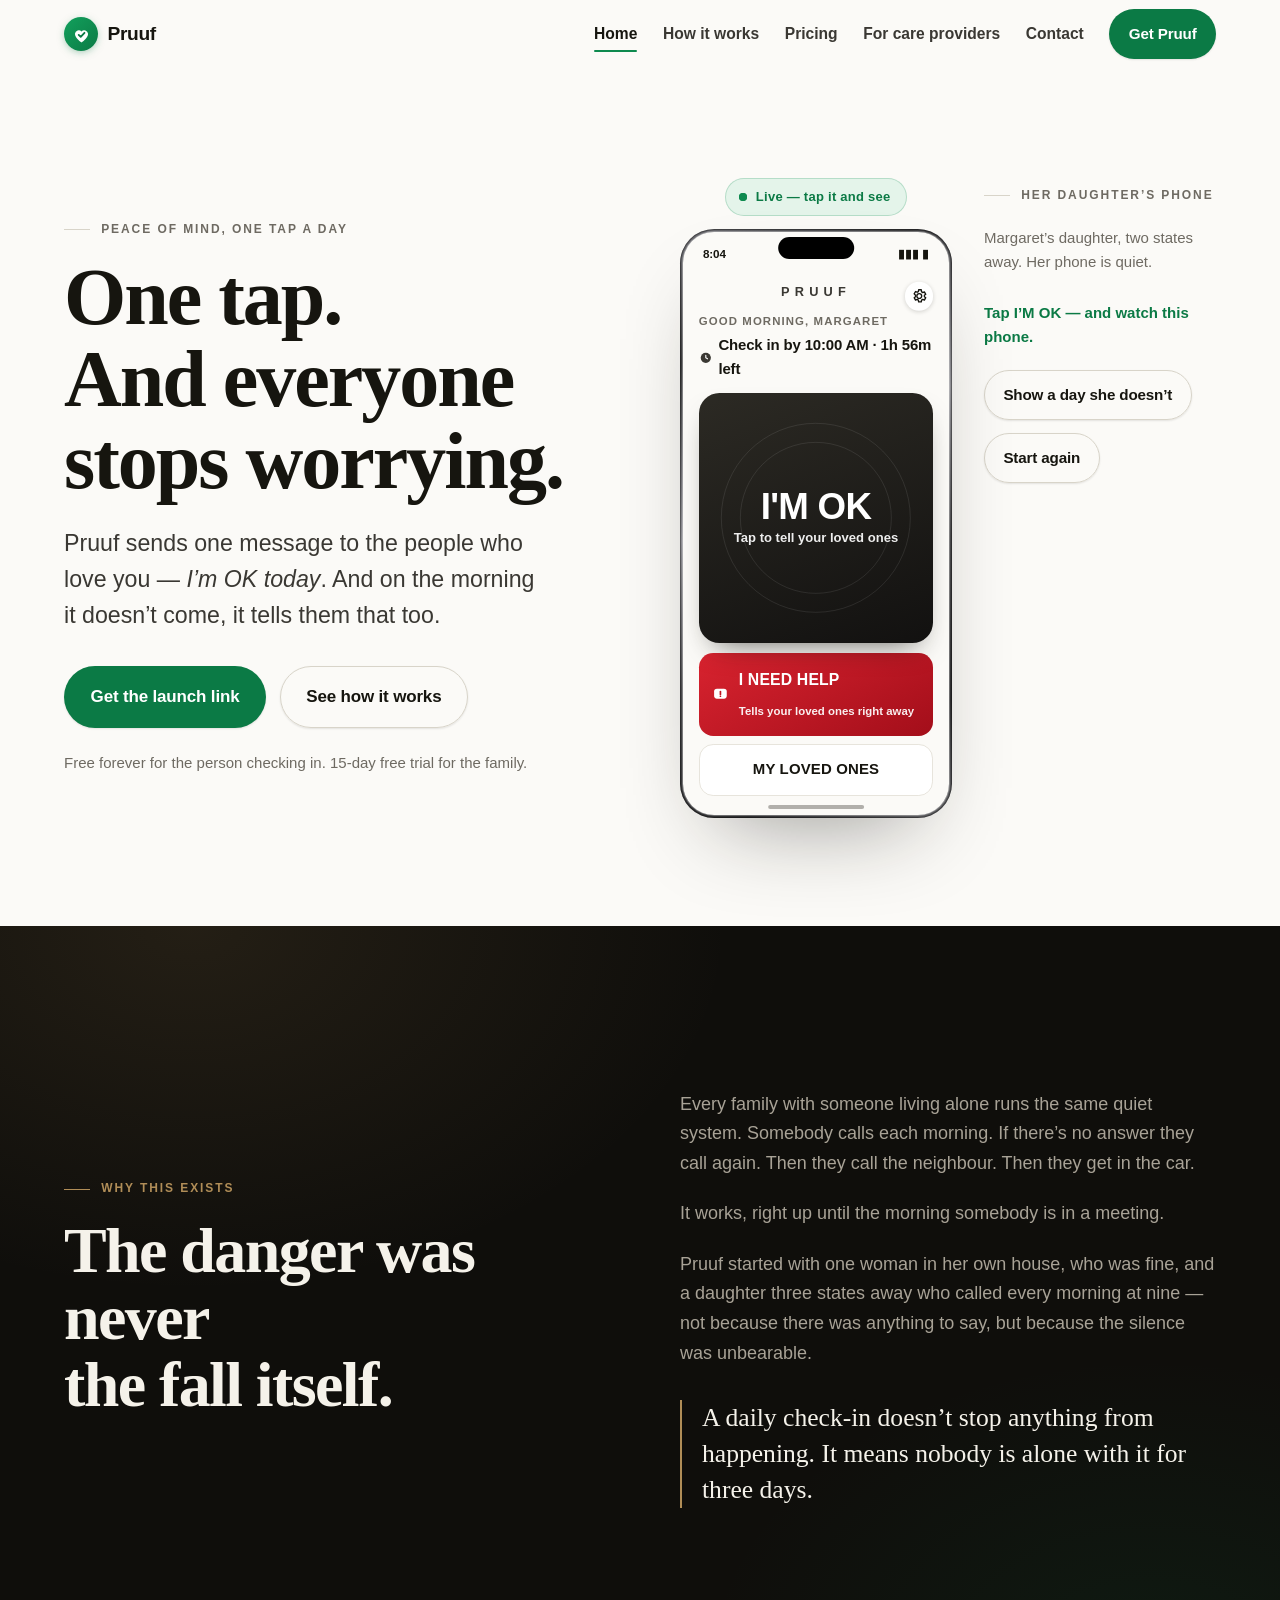
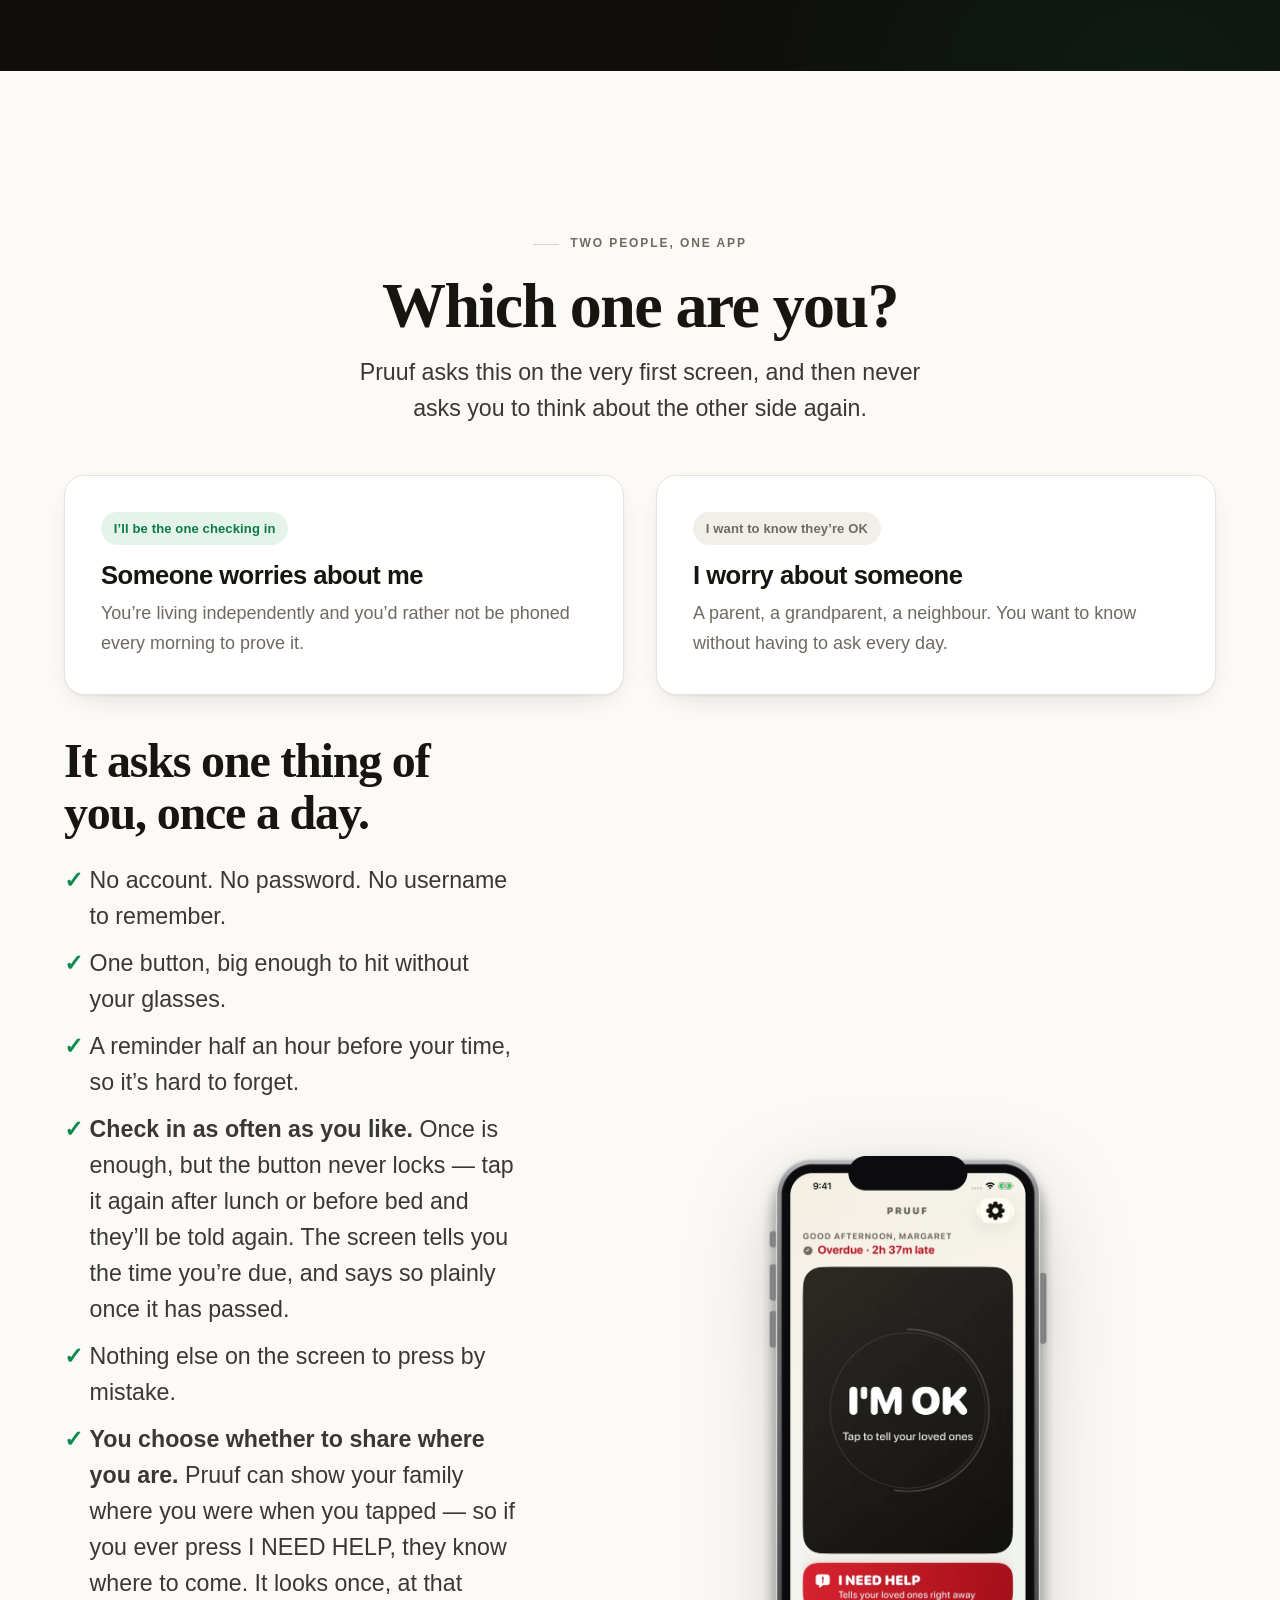
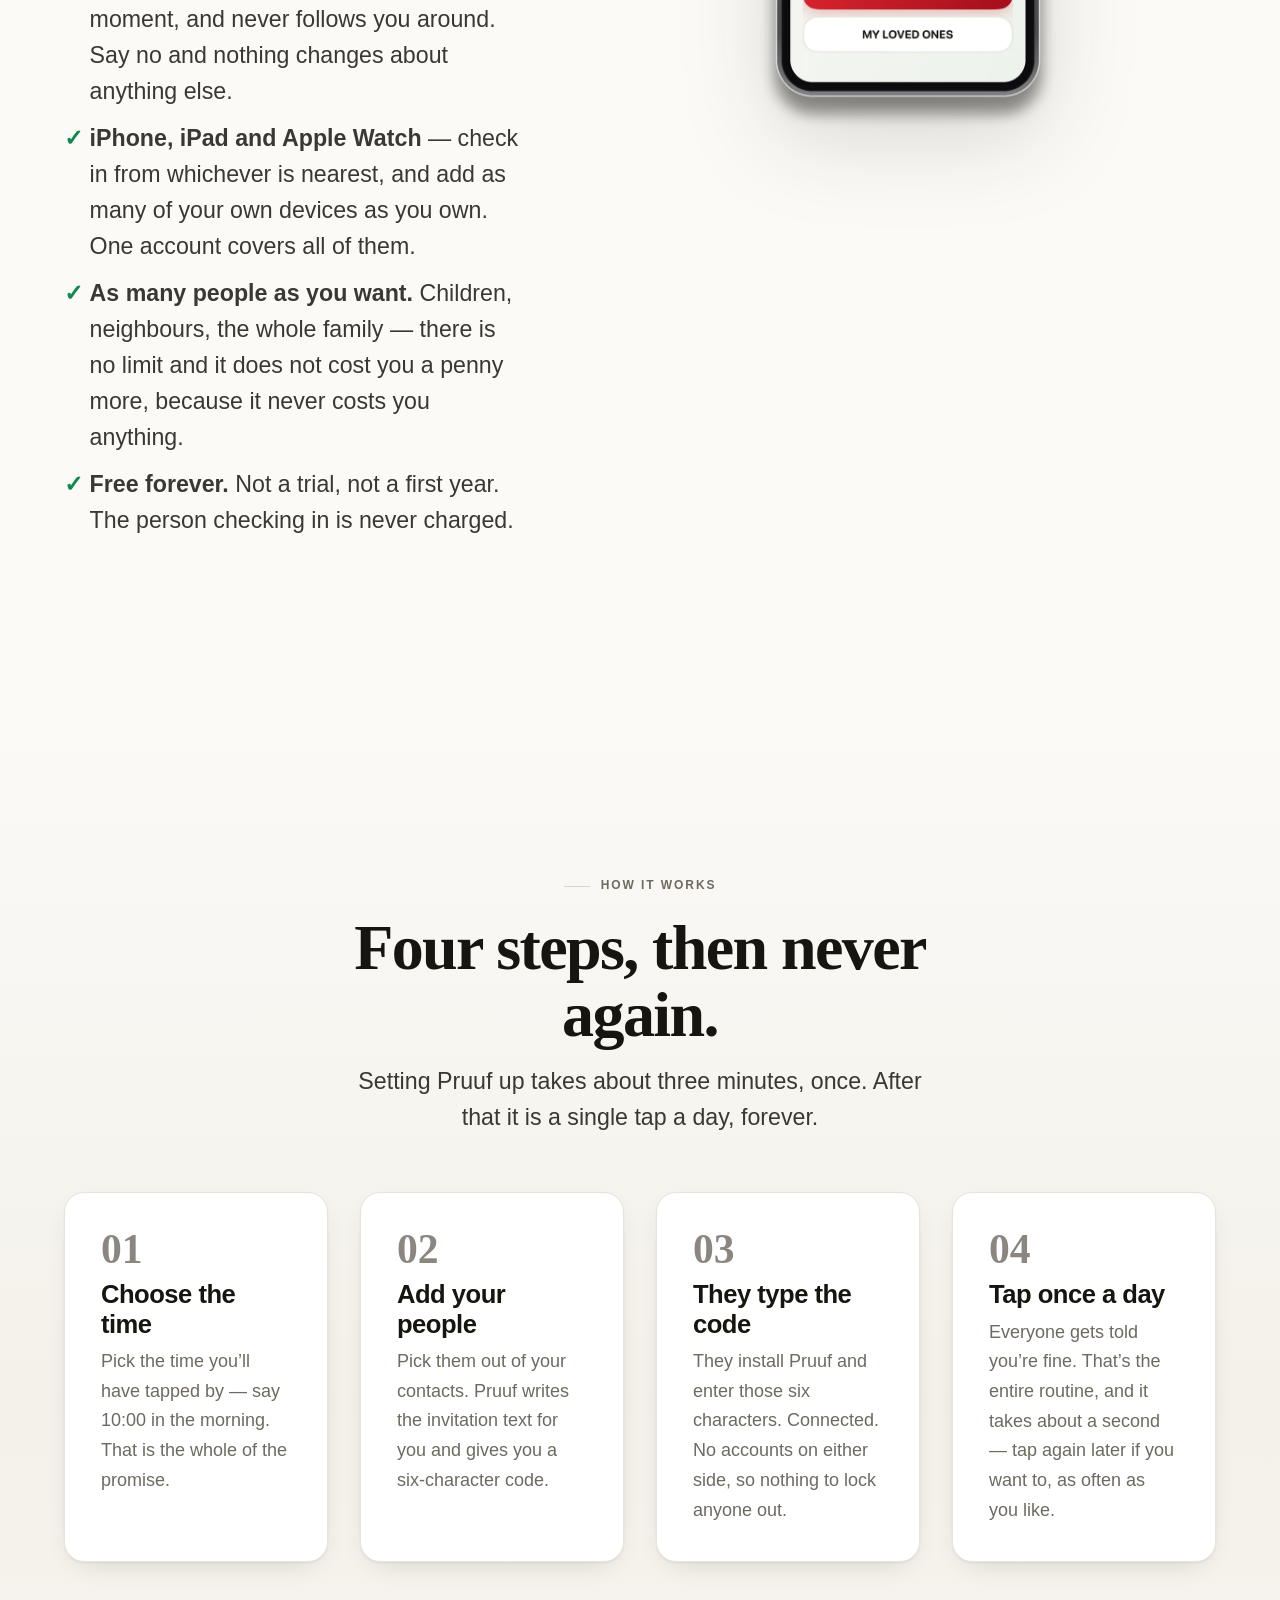
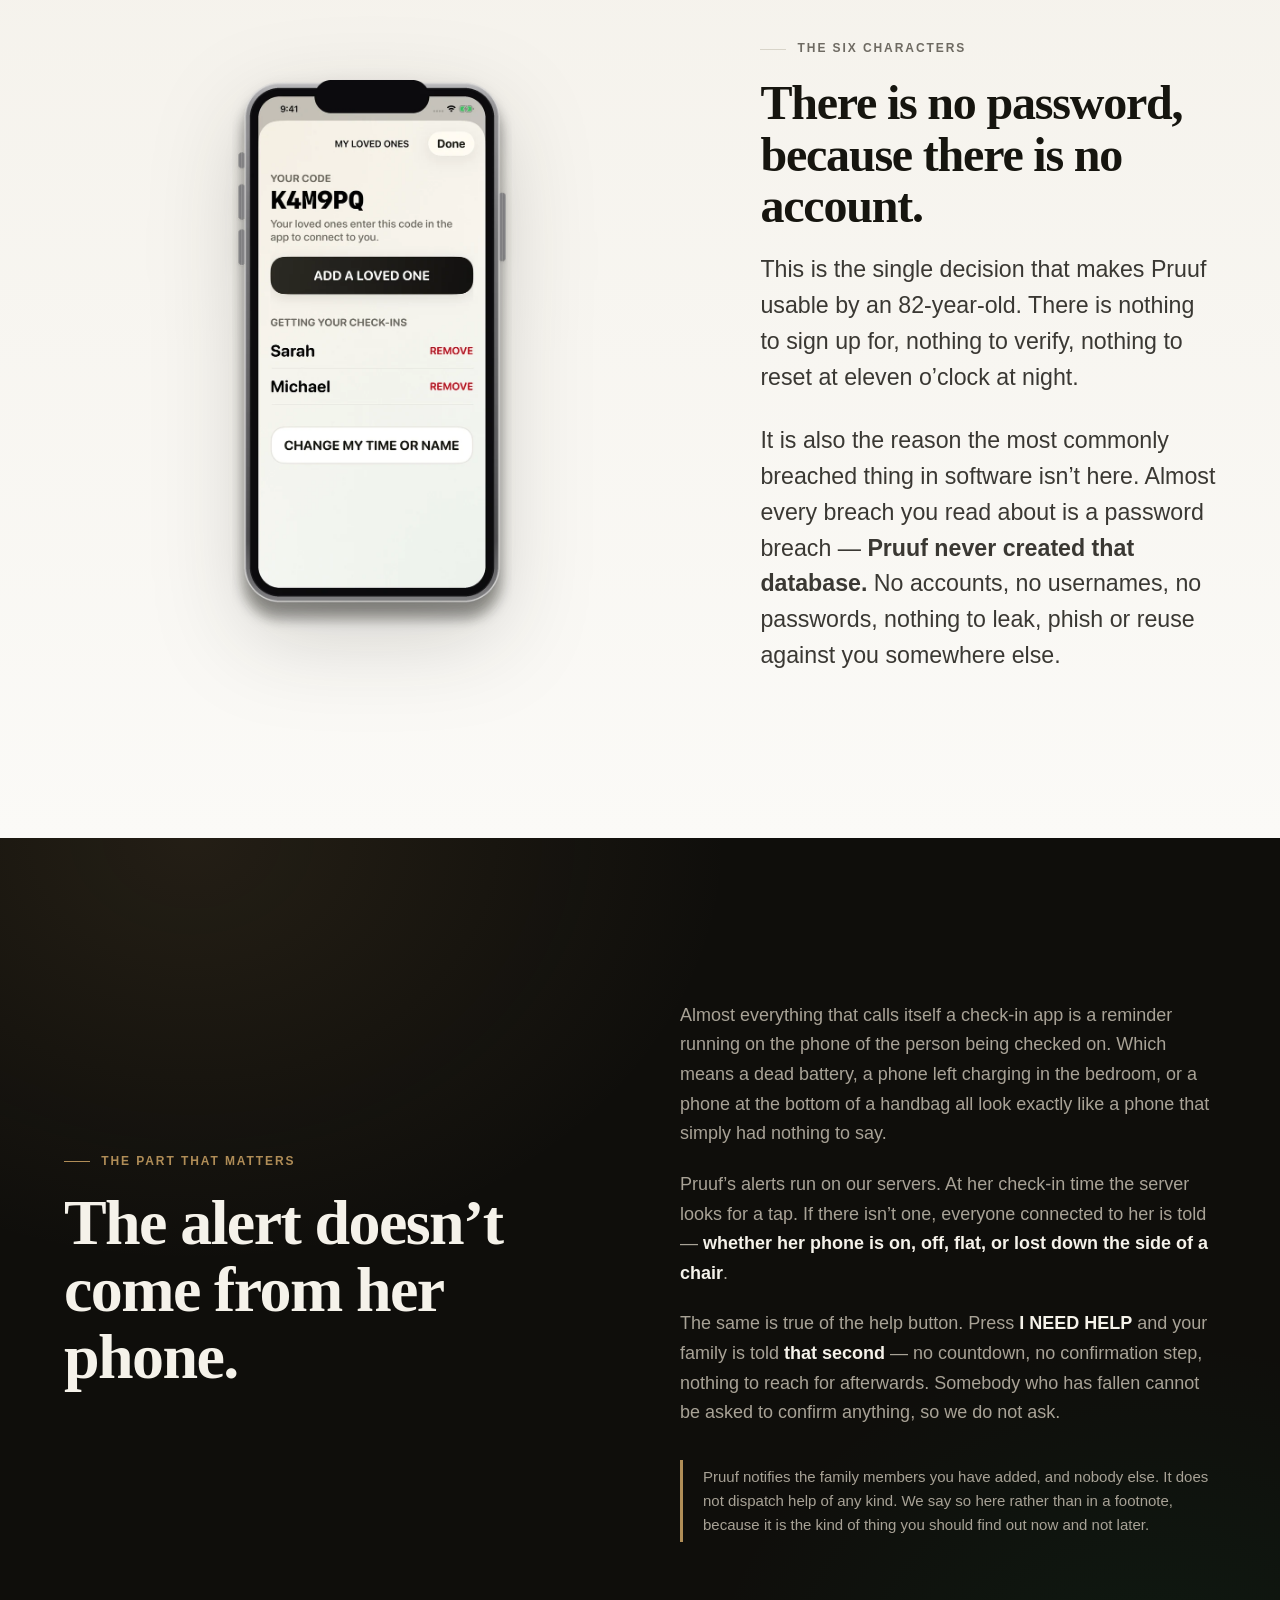
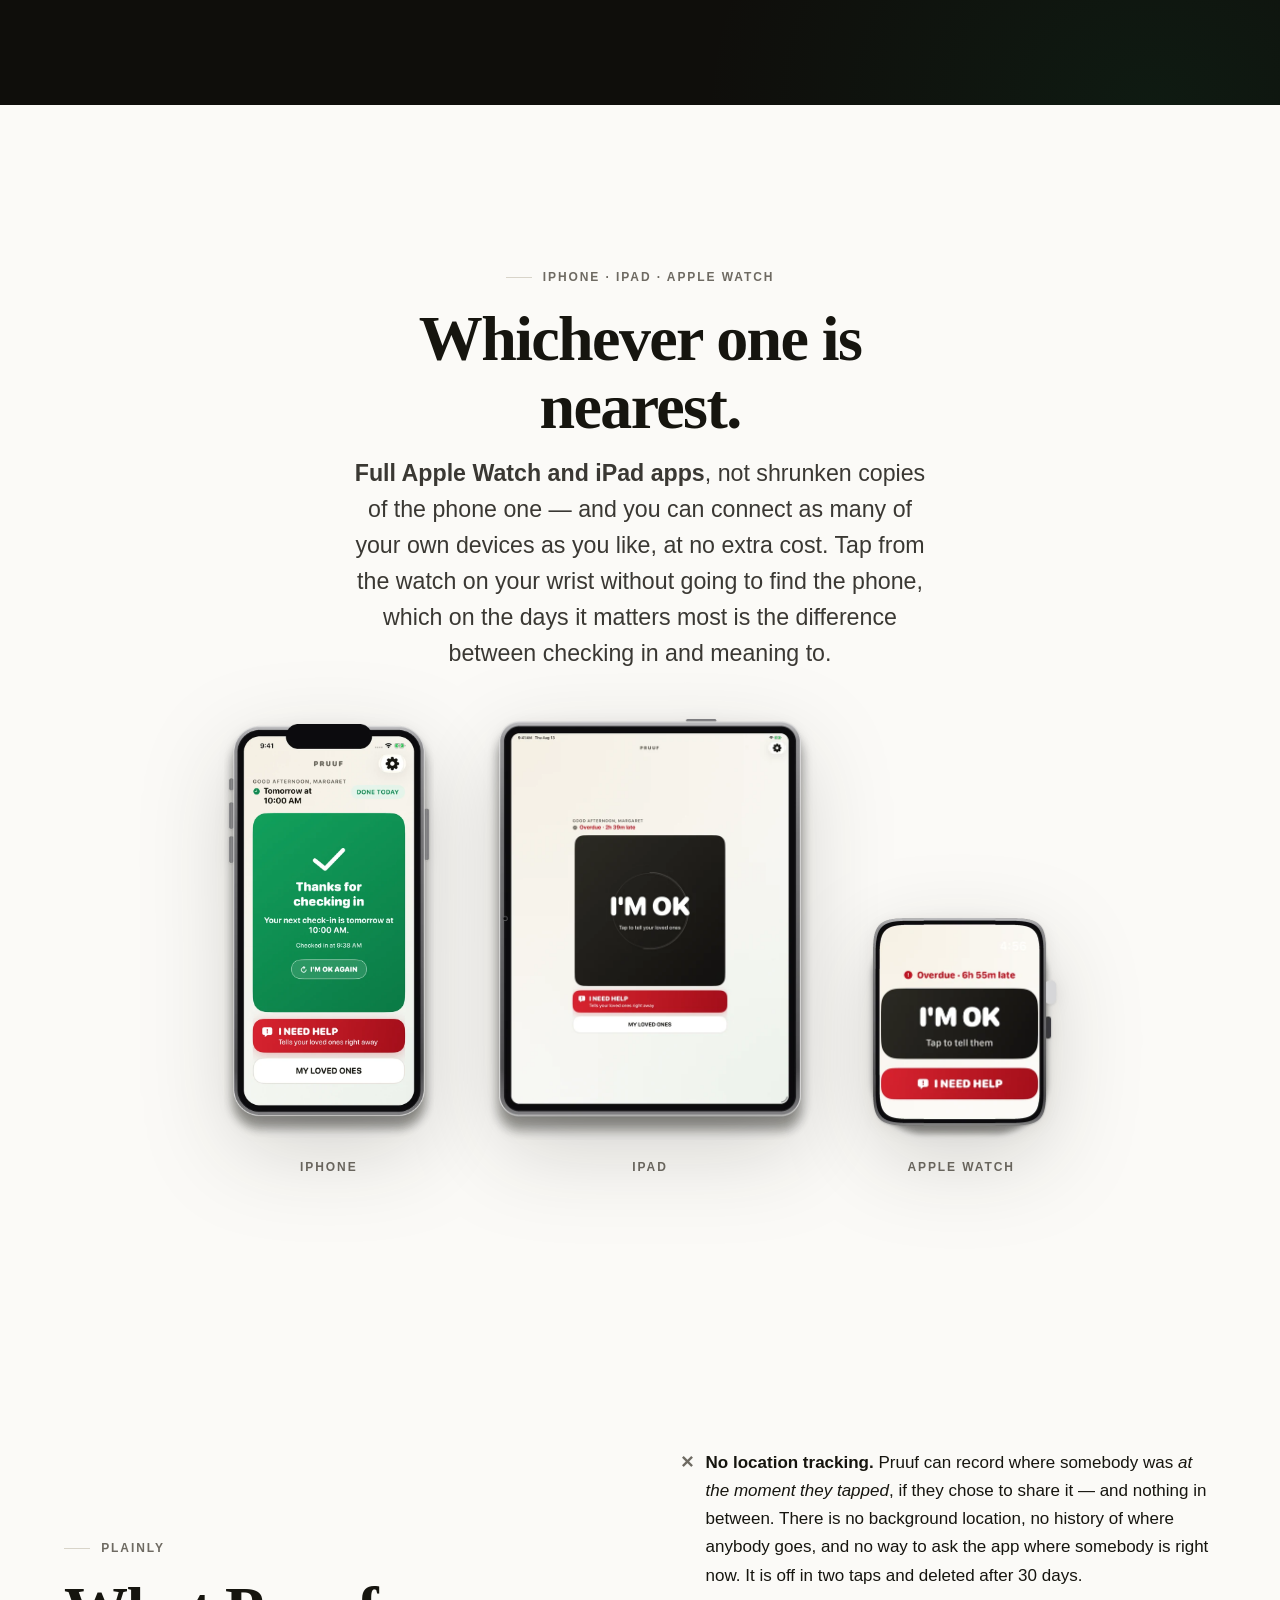
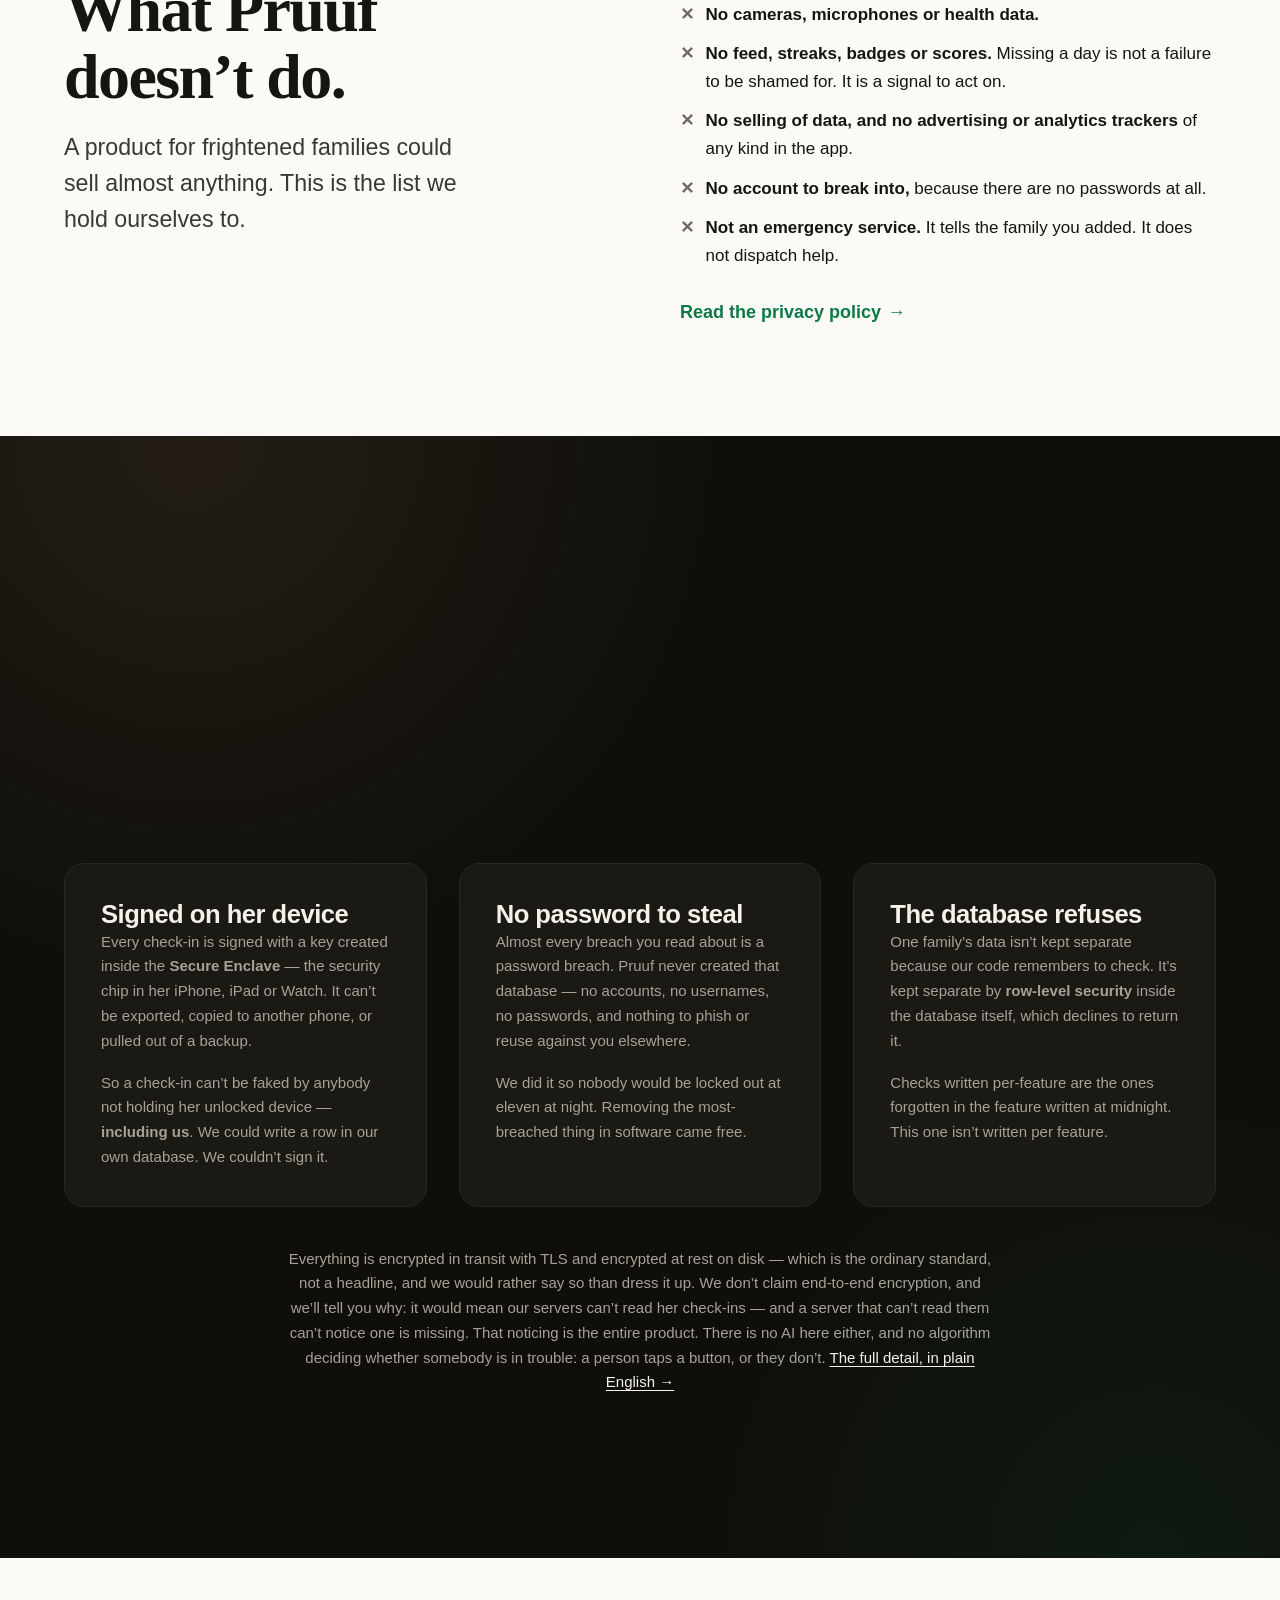
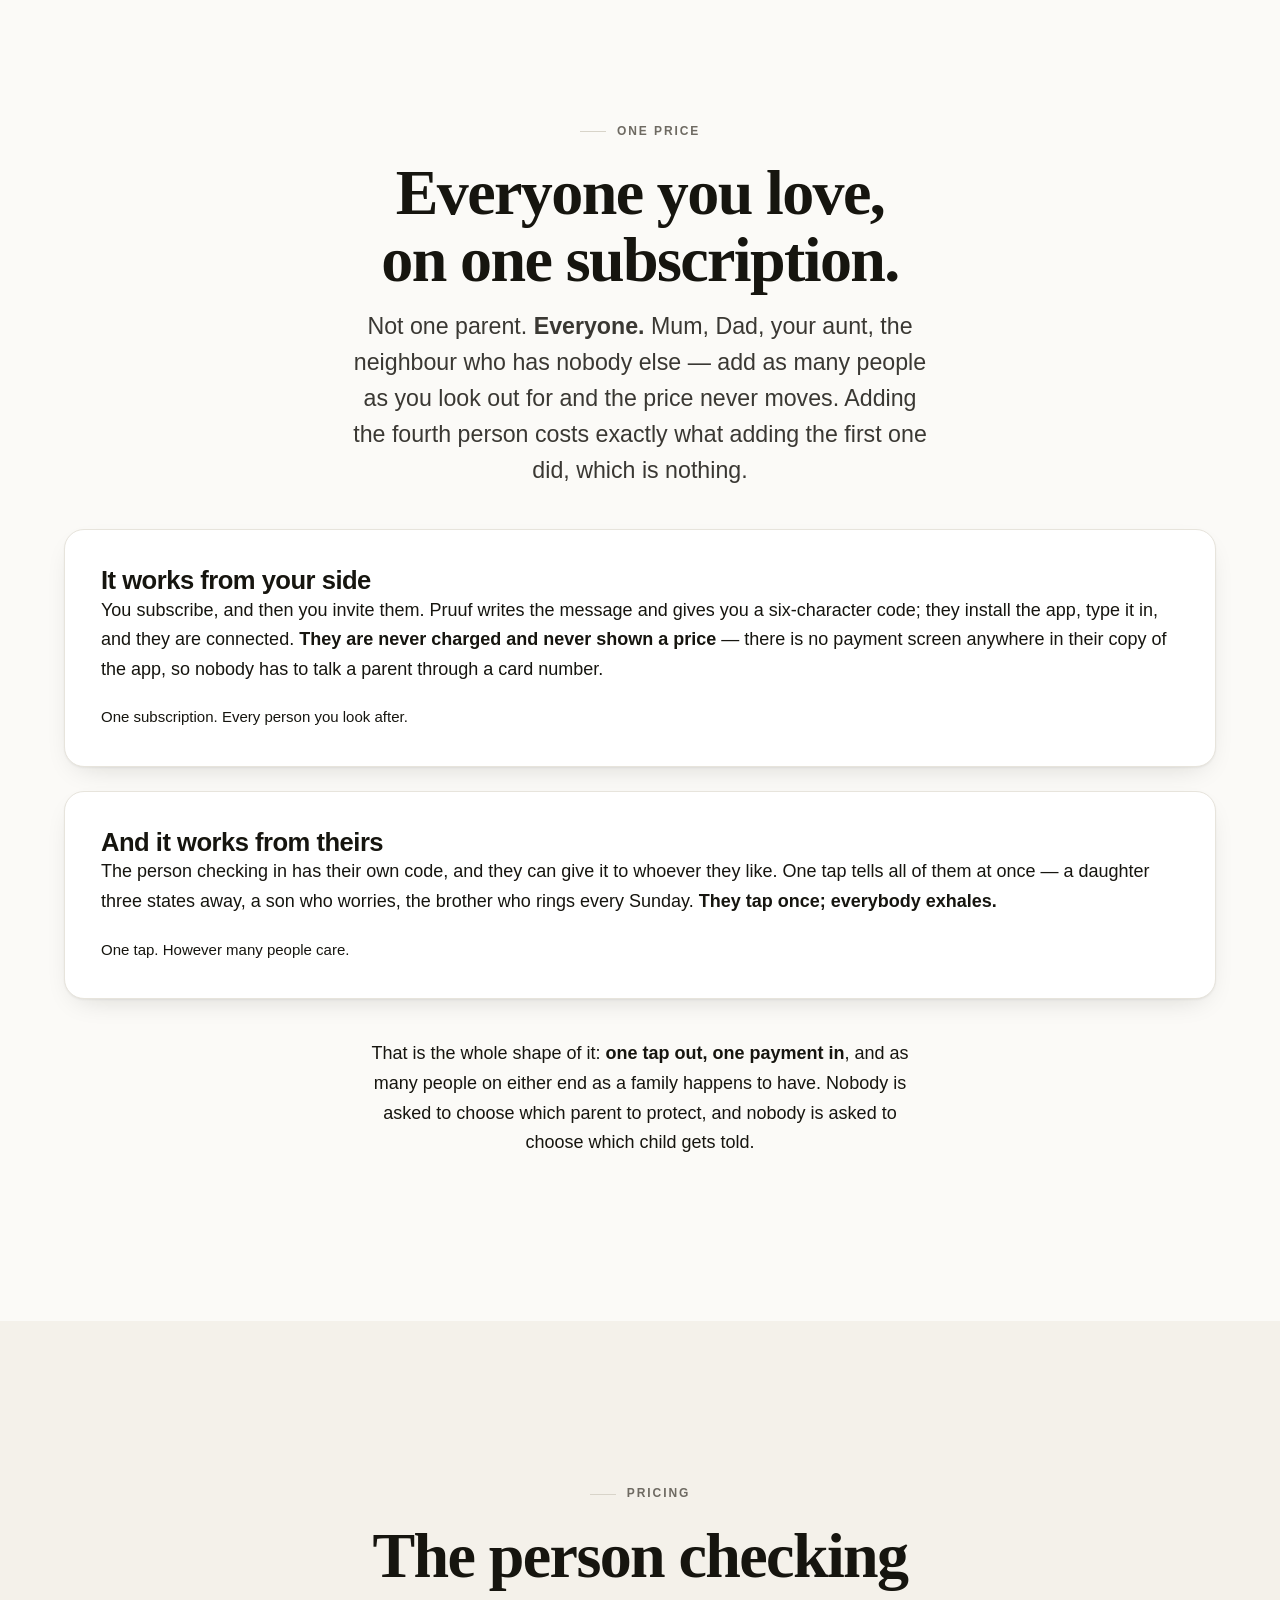
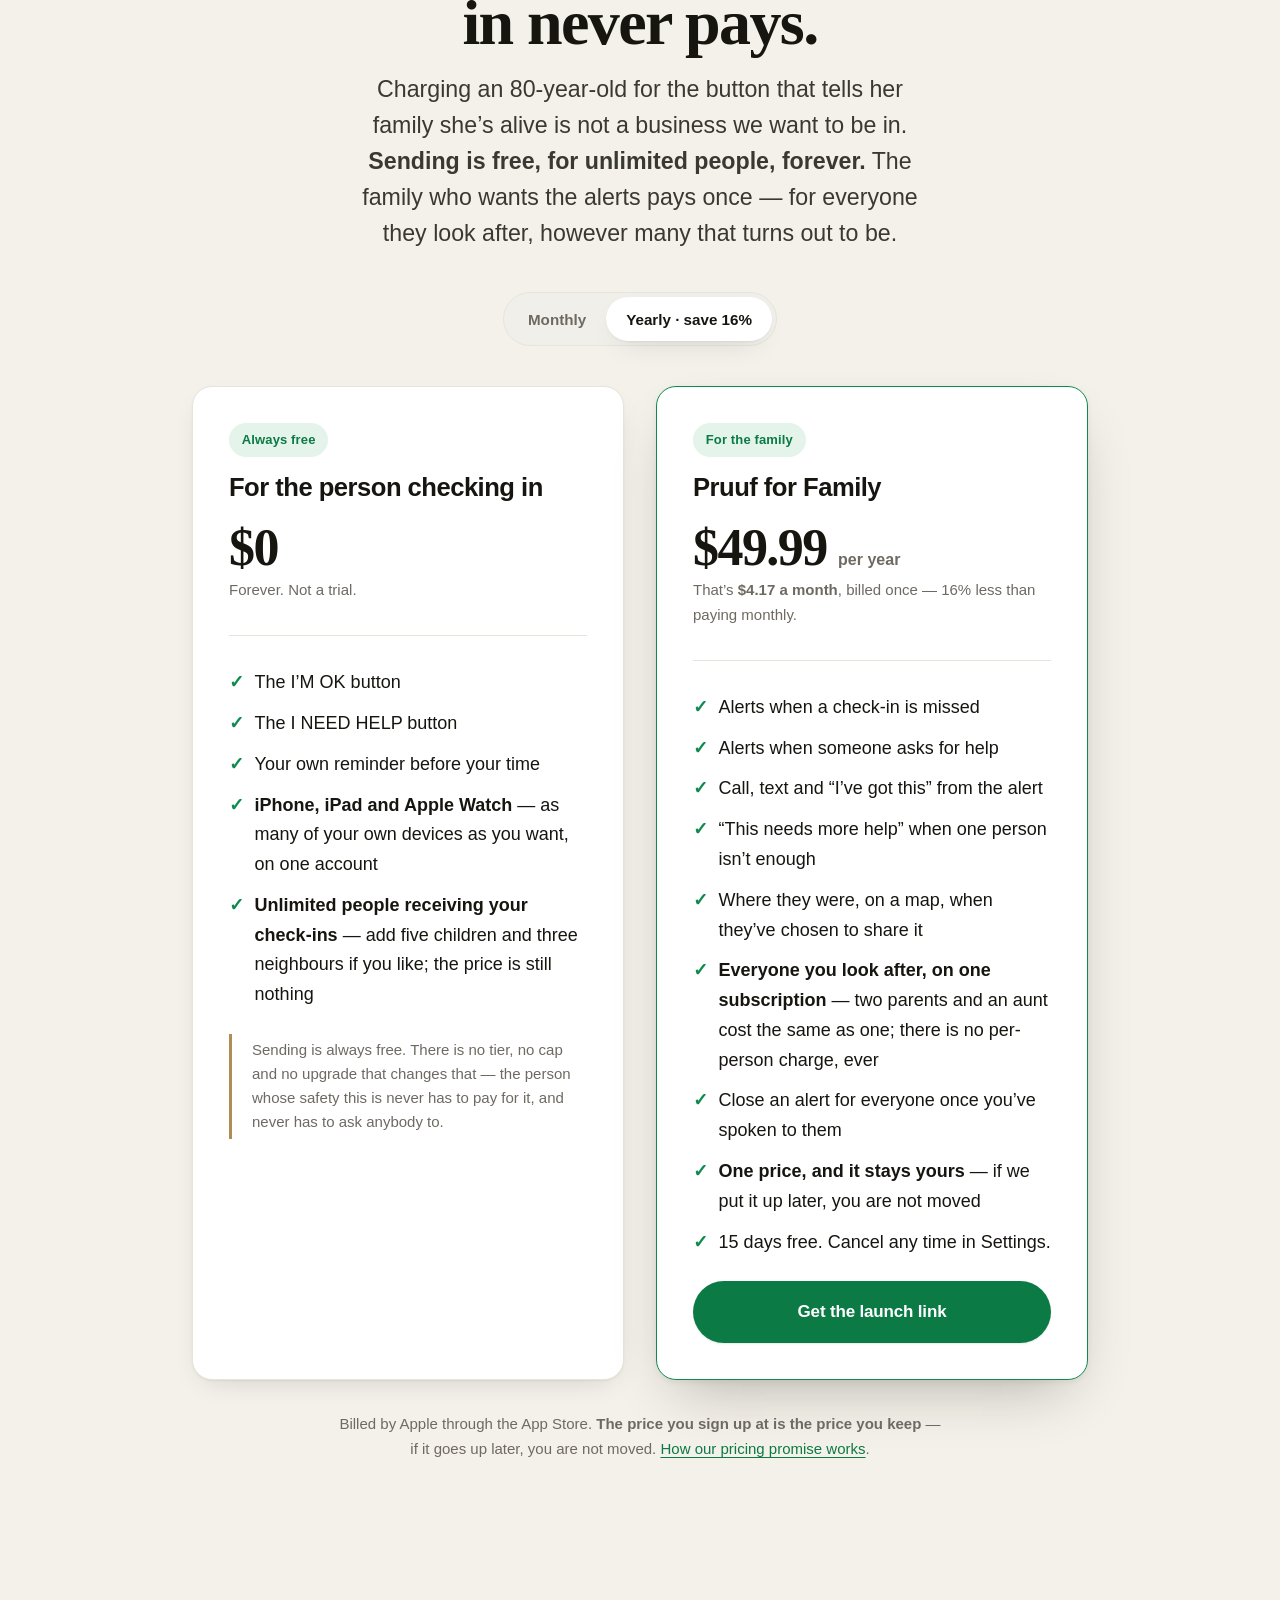
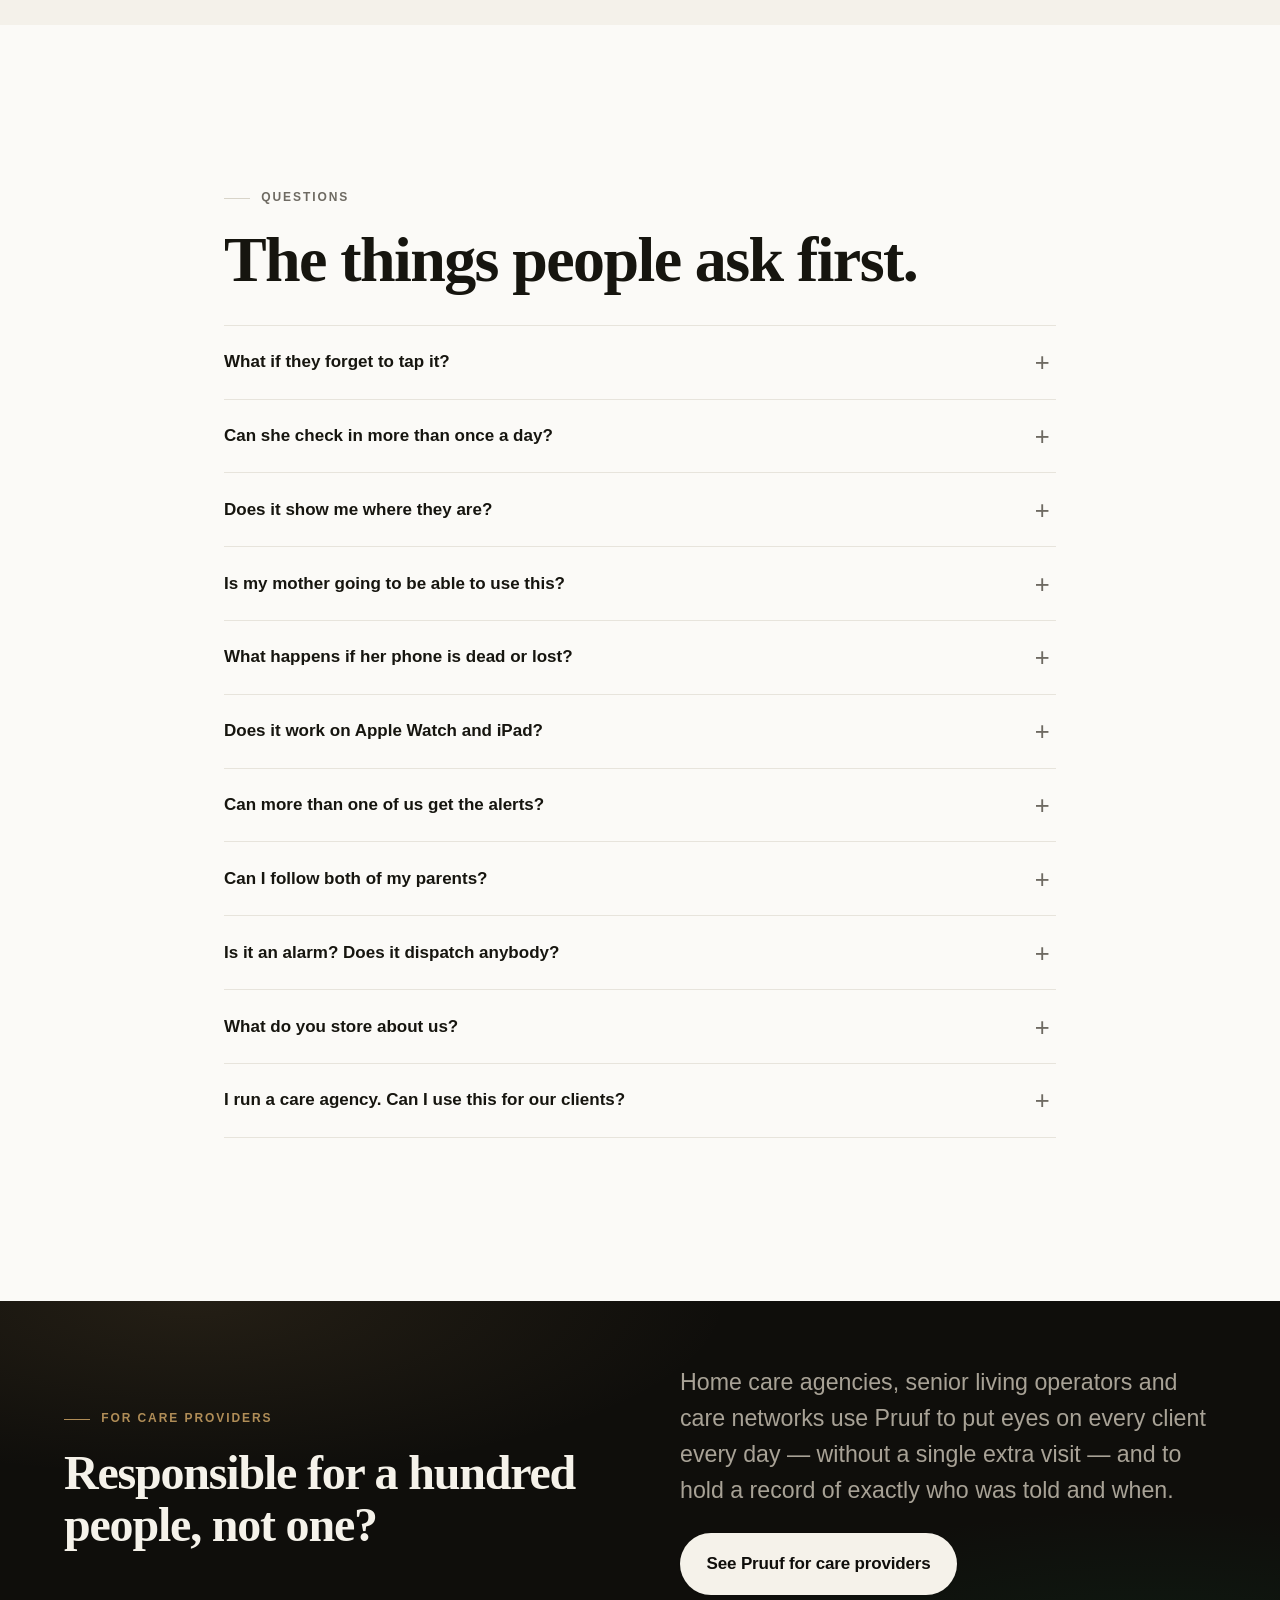
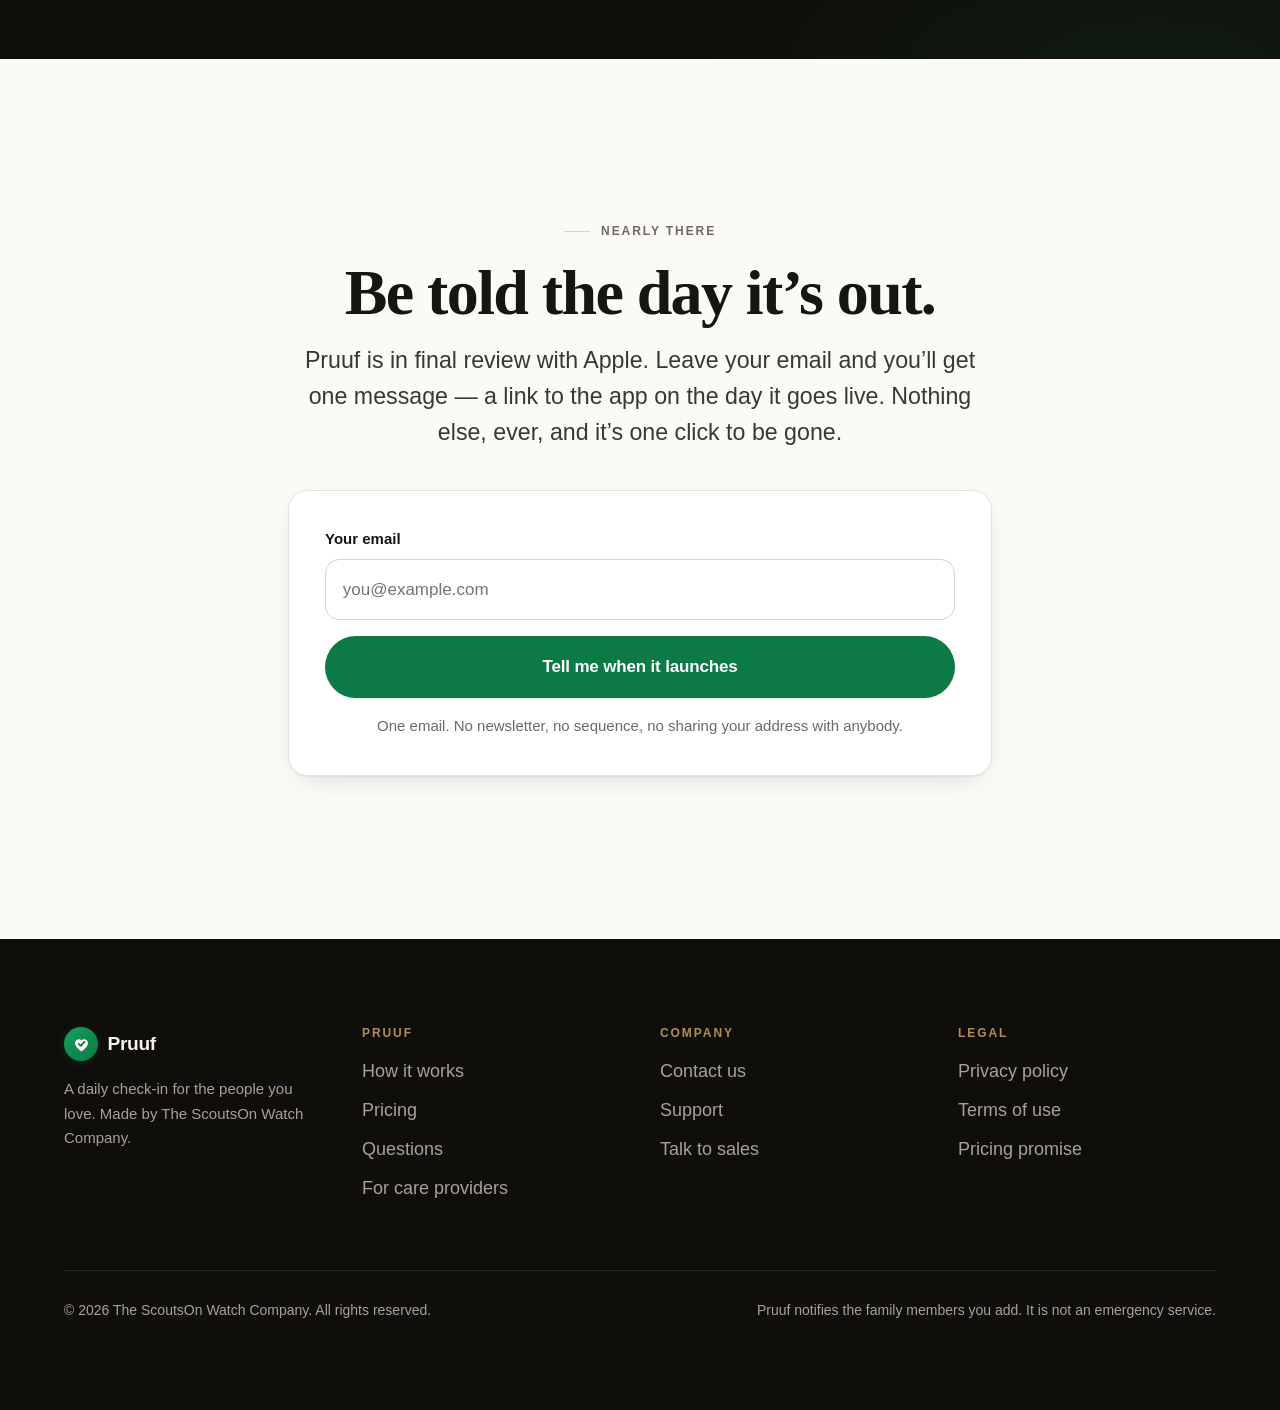
==== commit c8cfa15b: "No page tells anybody to call for help The FAQ asked "Does it call 911?", the landing page enumerate" ====
--- a/index.html
+++ b/index.html
@@ -364,10 +364,10 @@
           confirm anything, so we do not ask.
         </p>
         <p class="note" style="margin-top:2rem">
-          Pruuf notifies the family members you have added. It is not an
-          emergency service: it does not contact 911, an ambulance, or a
-          monitoring centre. We say so here rather than in a footnote, because
-          it is the kind of thing you should find out now and not later.
+          Pruuf notifies the family members you have added, and nobody else.
+          It does not dispatch help of any kind. We say so here rather than in a
+          footnote, because it is the kind of thing you should find out now and
+          not later.
         </p>
       </div>
     </div>
@@ -793,13 +793,15 @@
         </div>
       </details>
       <details>
-        <summary>Is it an emergency alarm? Does it call 911?</summary>
+        <summary>Is it an alarm? Does it dispatch anybody?</summary>
         <div class="faq-body">
           <p>No. Pruuf notifies the family members who have been added, and
-            nobody else. It does not contact emergency services, an ambulance
-            service, or a monitoring centre, and we would rather be clear about
-            that than sell you something on a misunderstanding.</p>
-          <p>If someone needs help right now, call your local emergency number.</p>
+            nobody else. It does not dispatch help of any kind, and we would
+            rather be clear about that than sell you something on a
+            misunderstanding.</p>
+          <p>What a situation needs, and who else should be involved, is a
+            judgement for the people who are actually there. Pruuf's job is to
+            make sure they know.</p>
         </div>
       </details>
       <details>
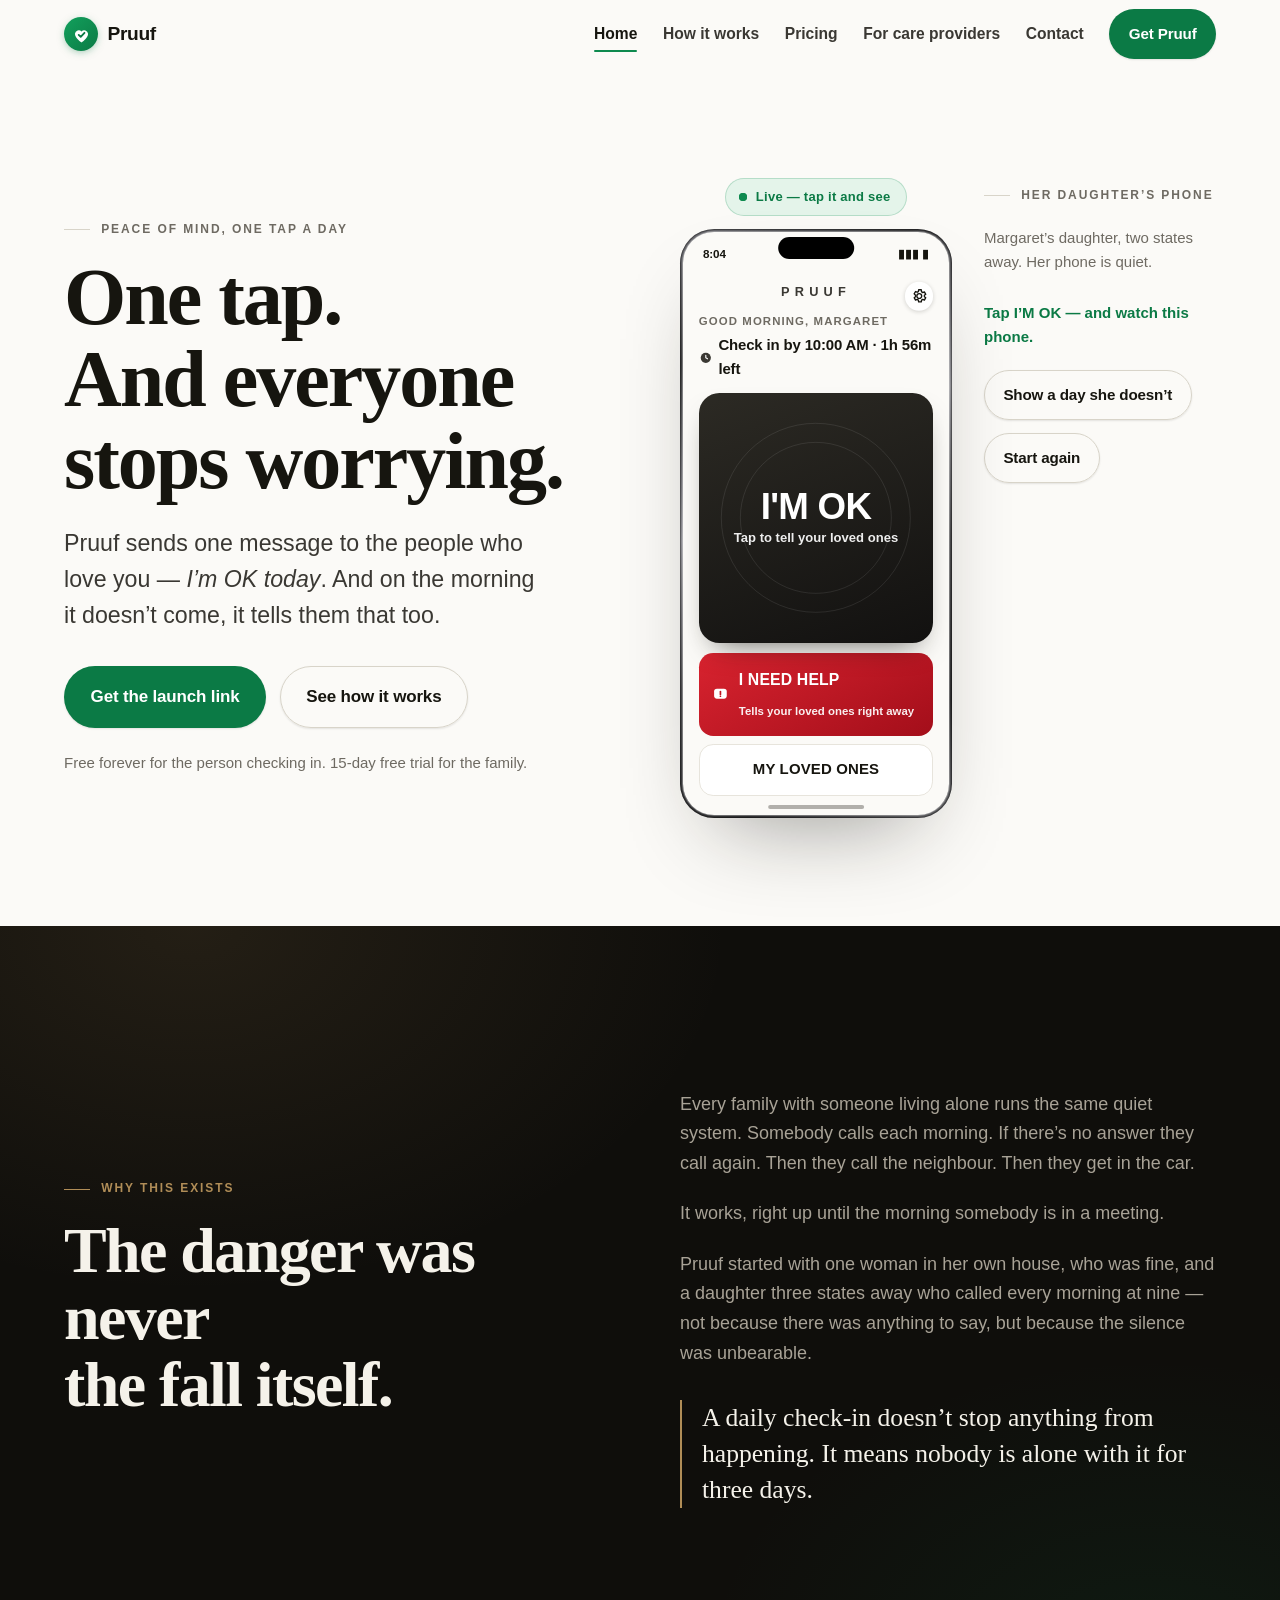
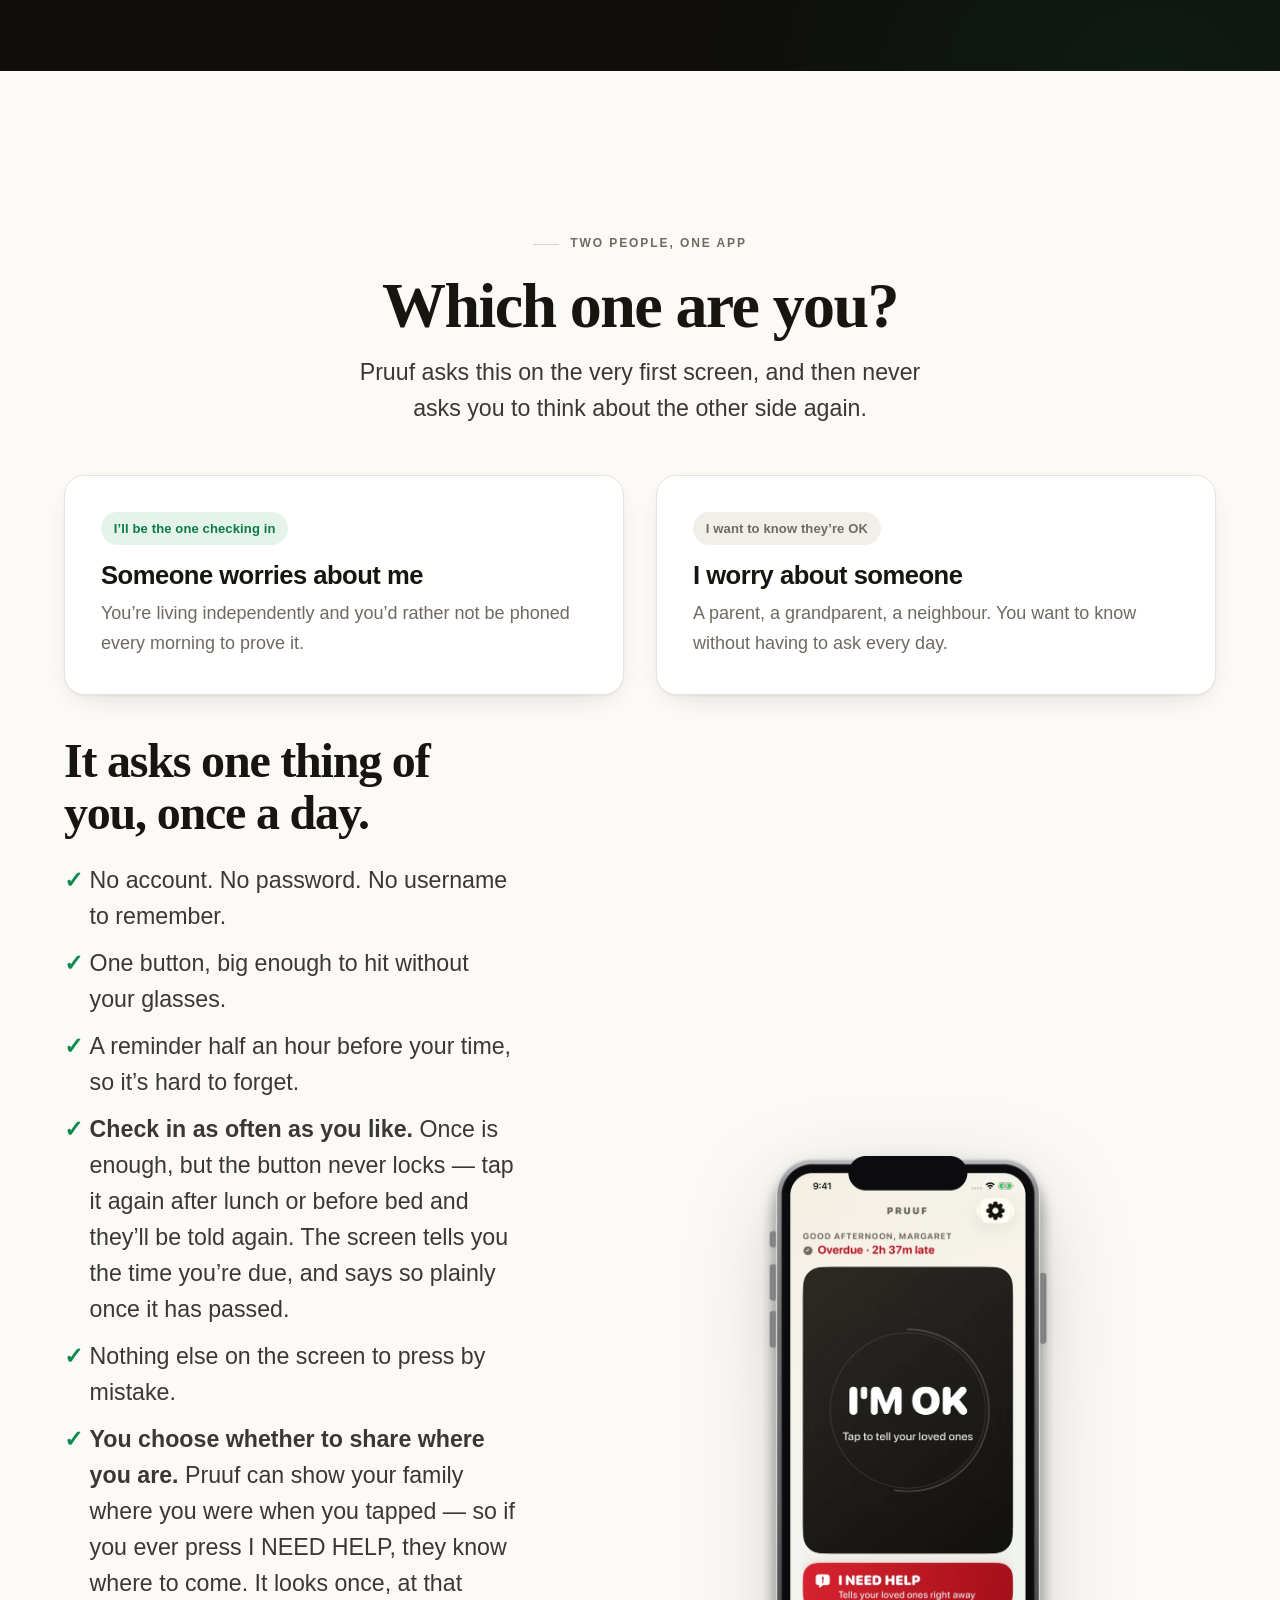
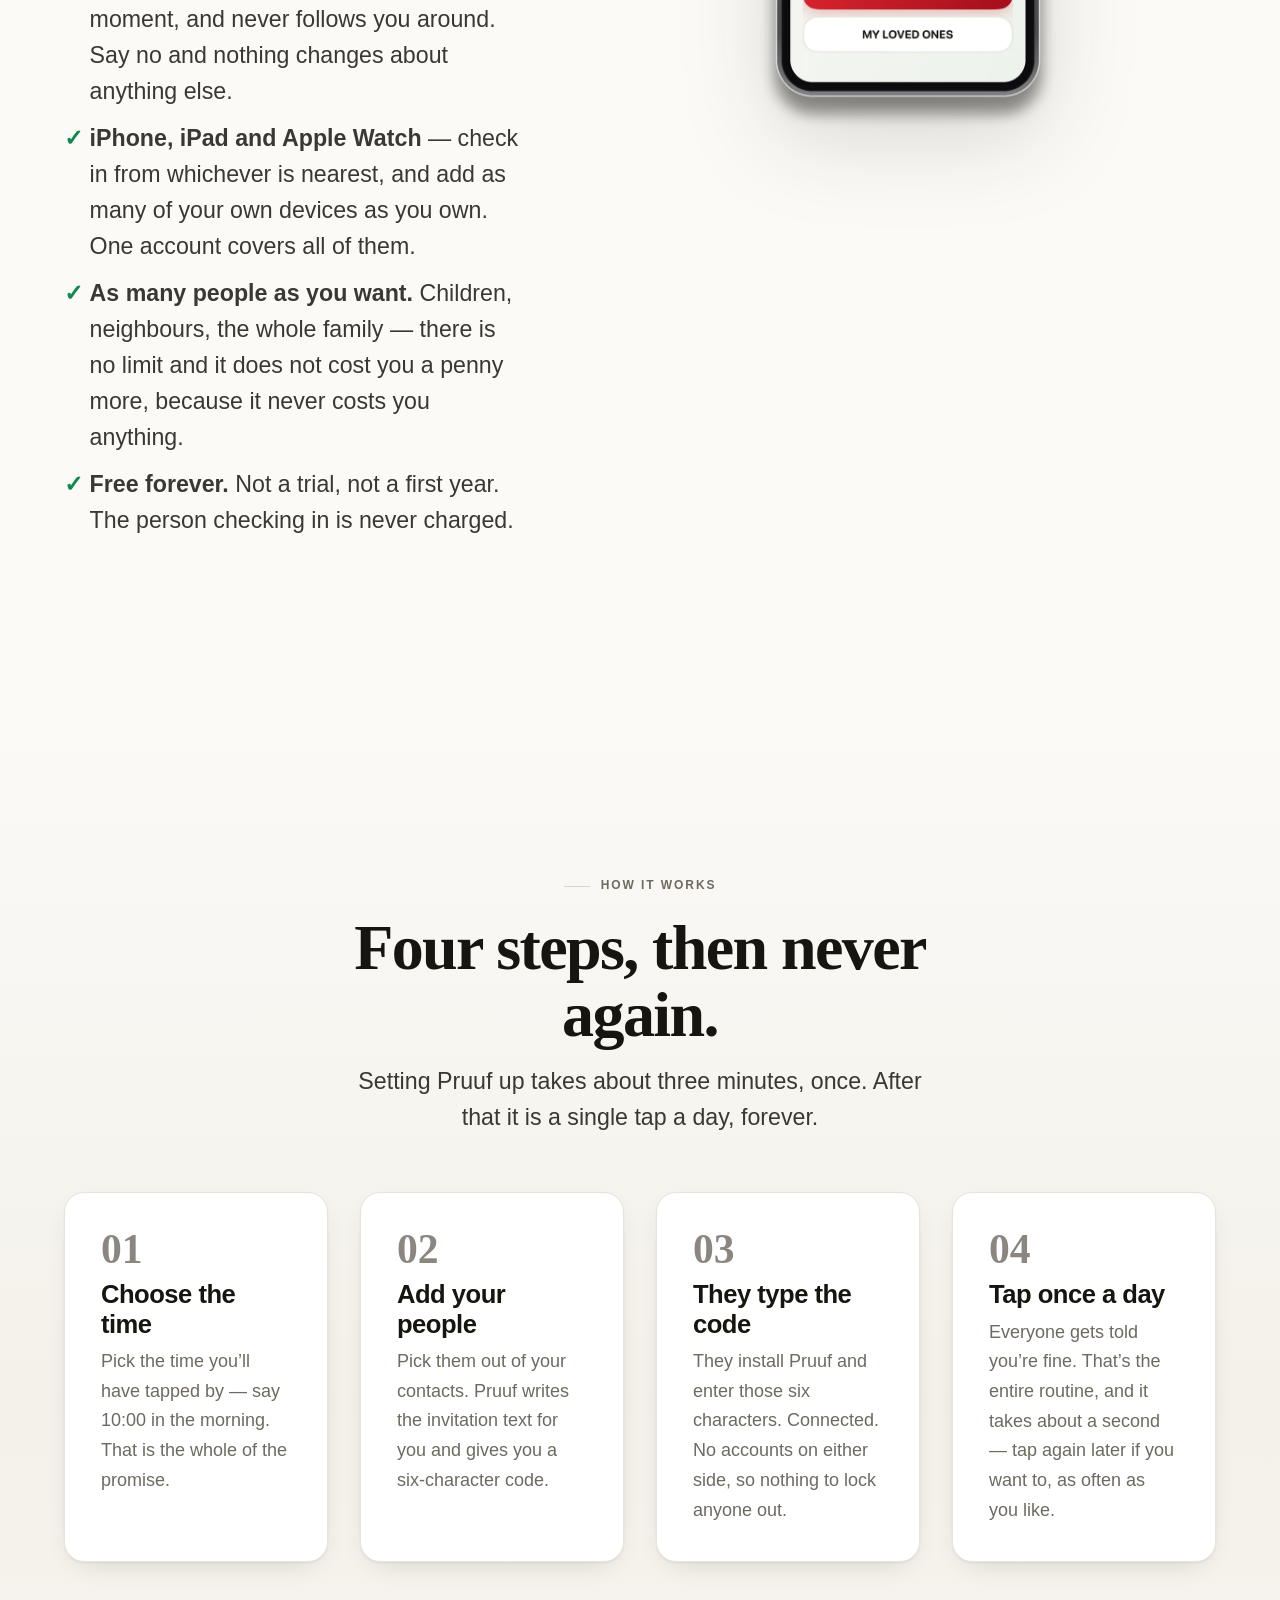
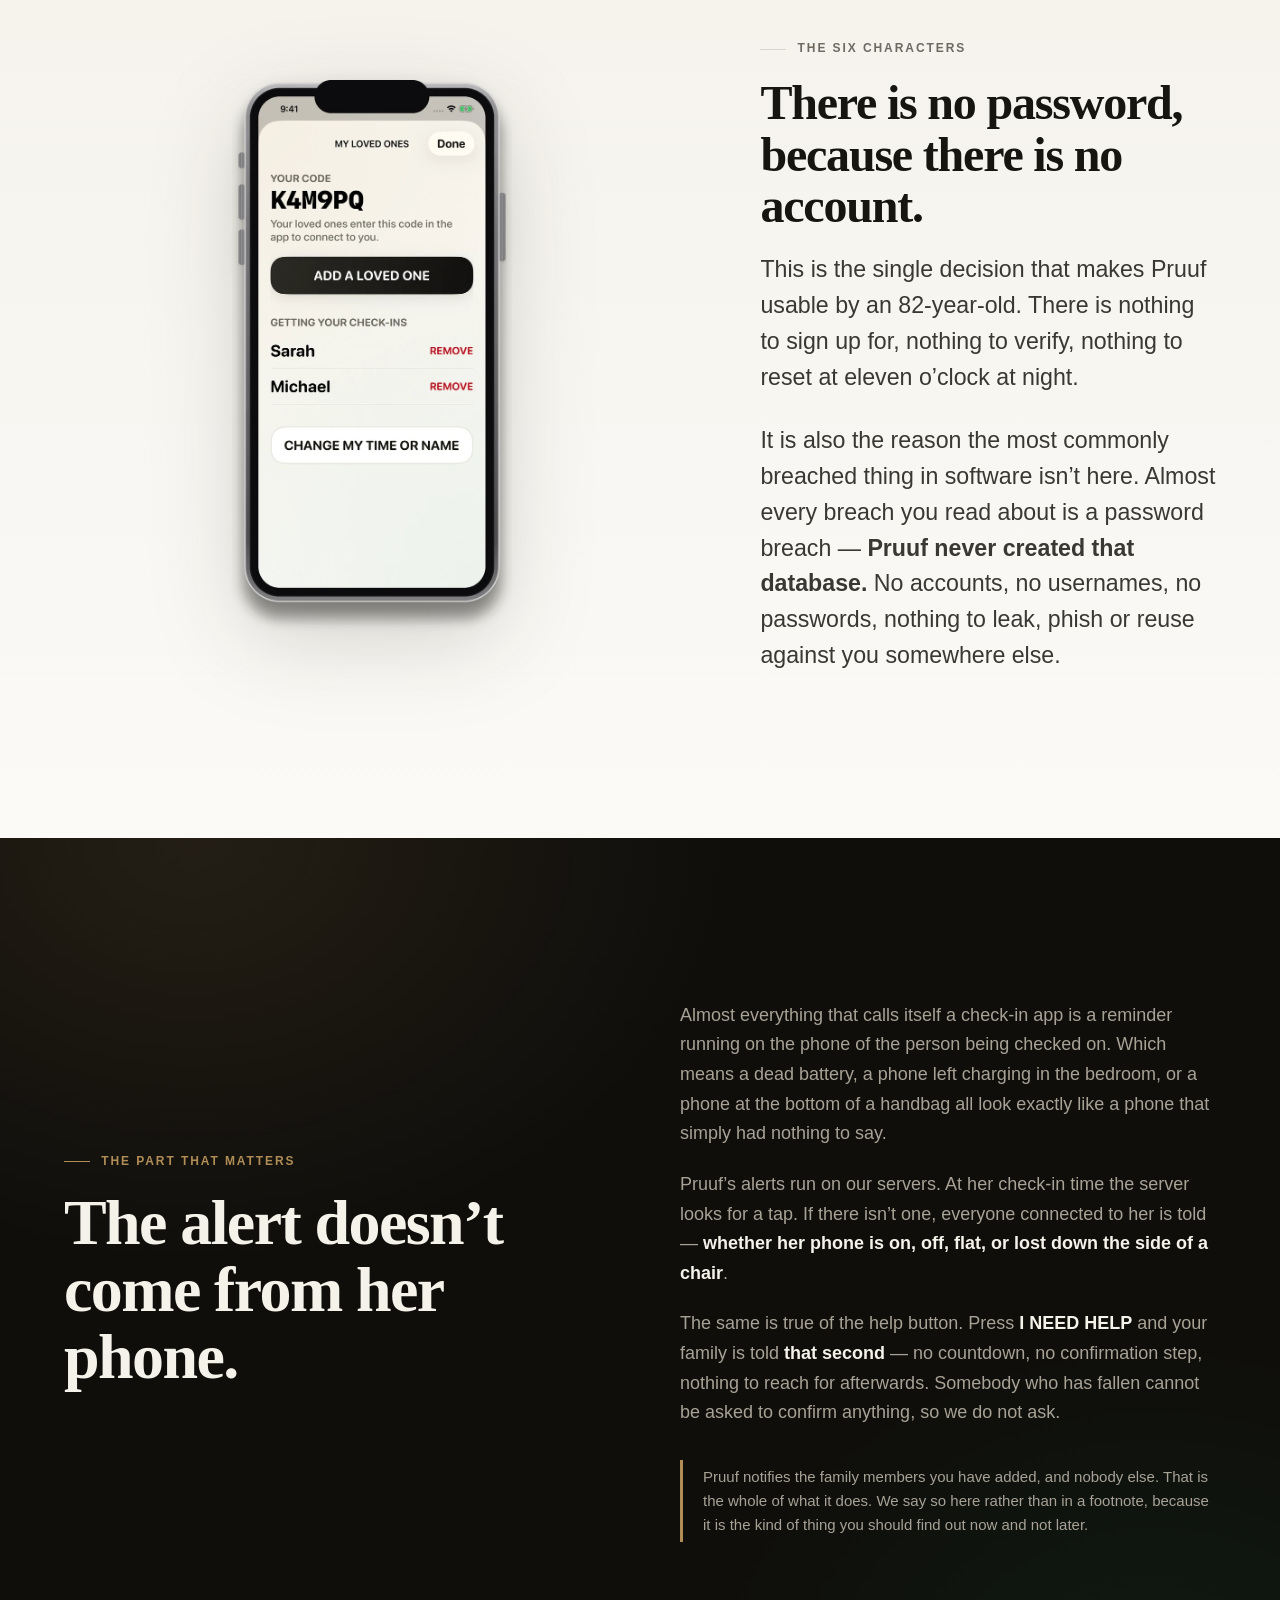
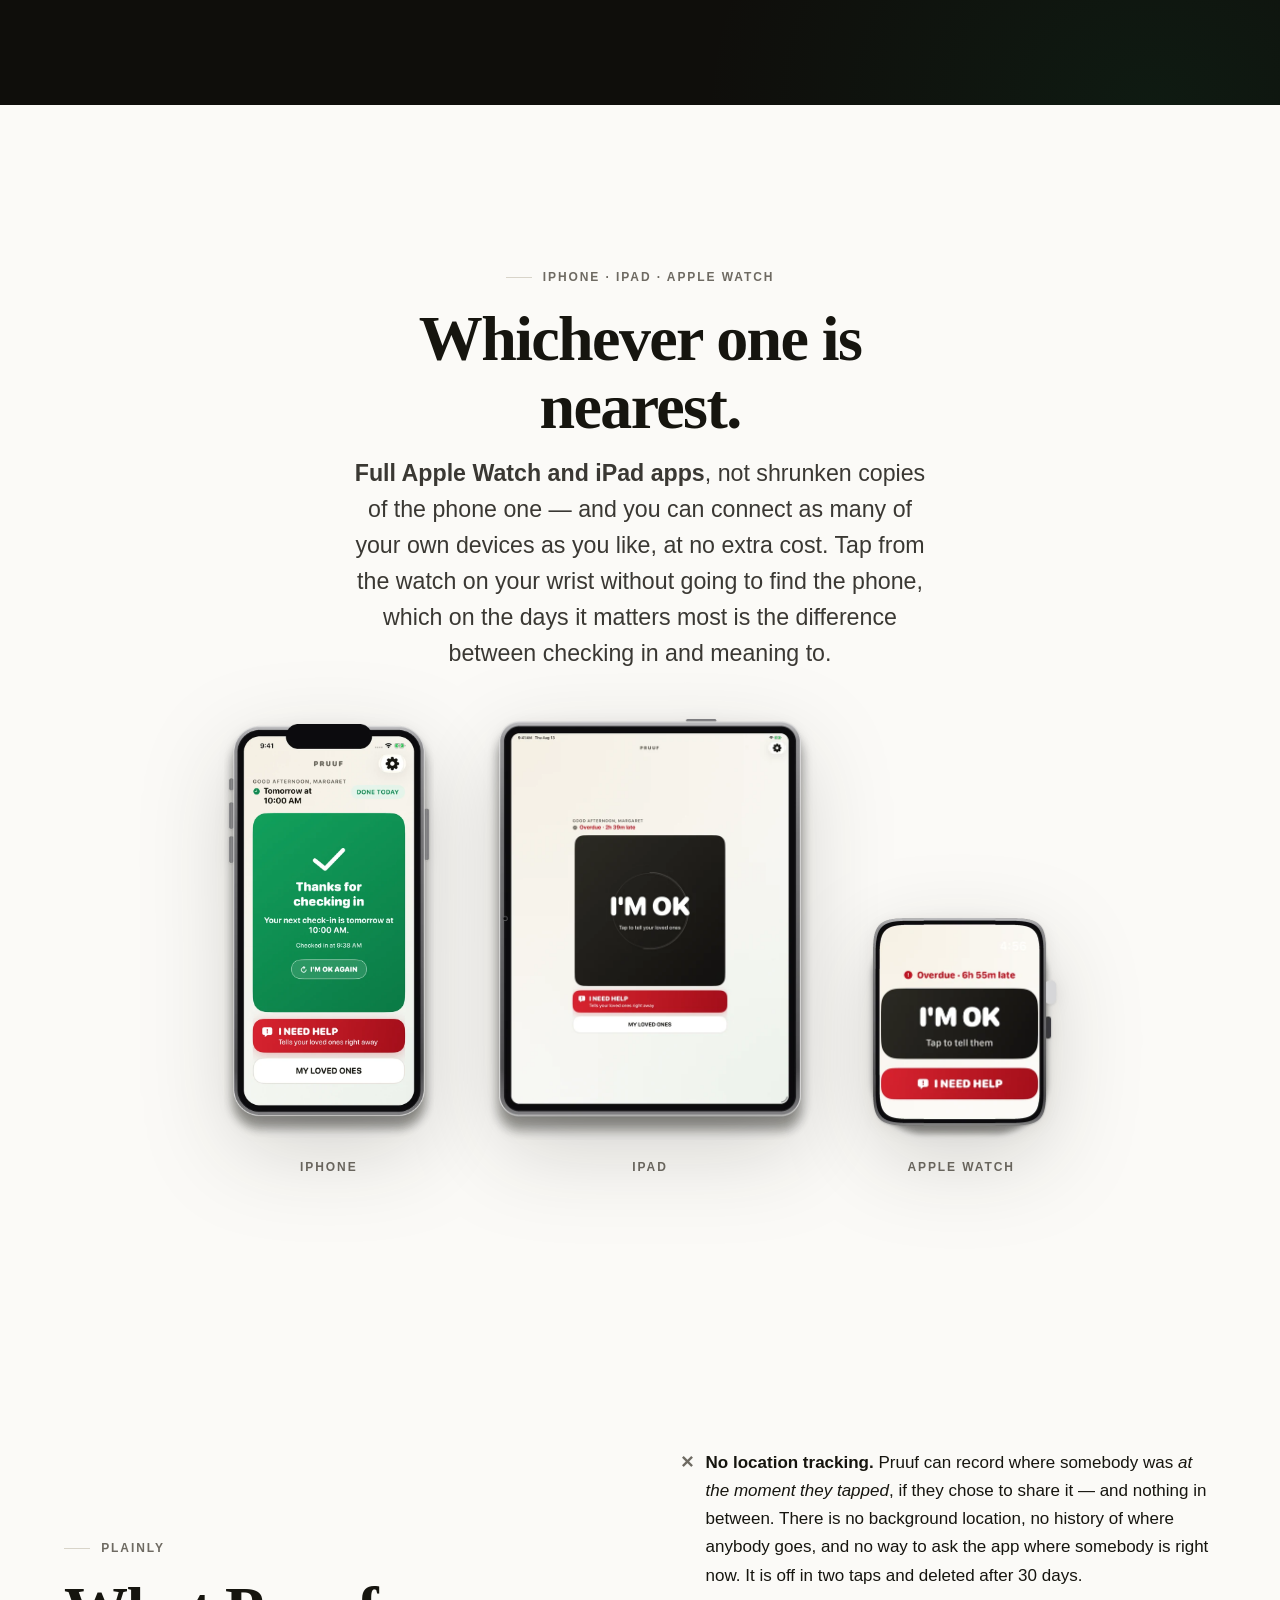
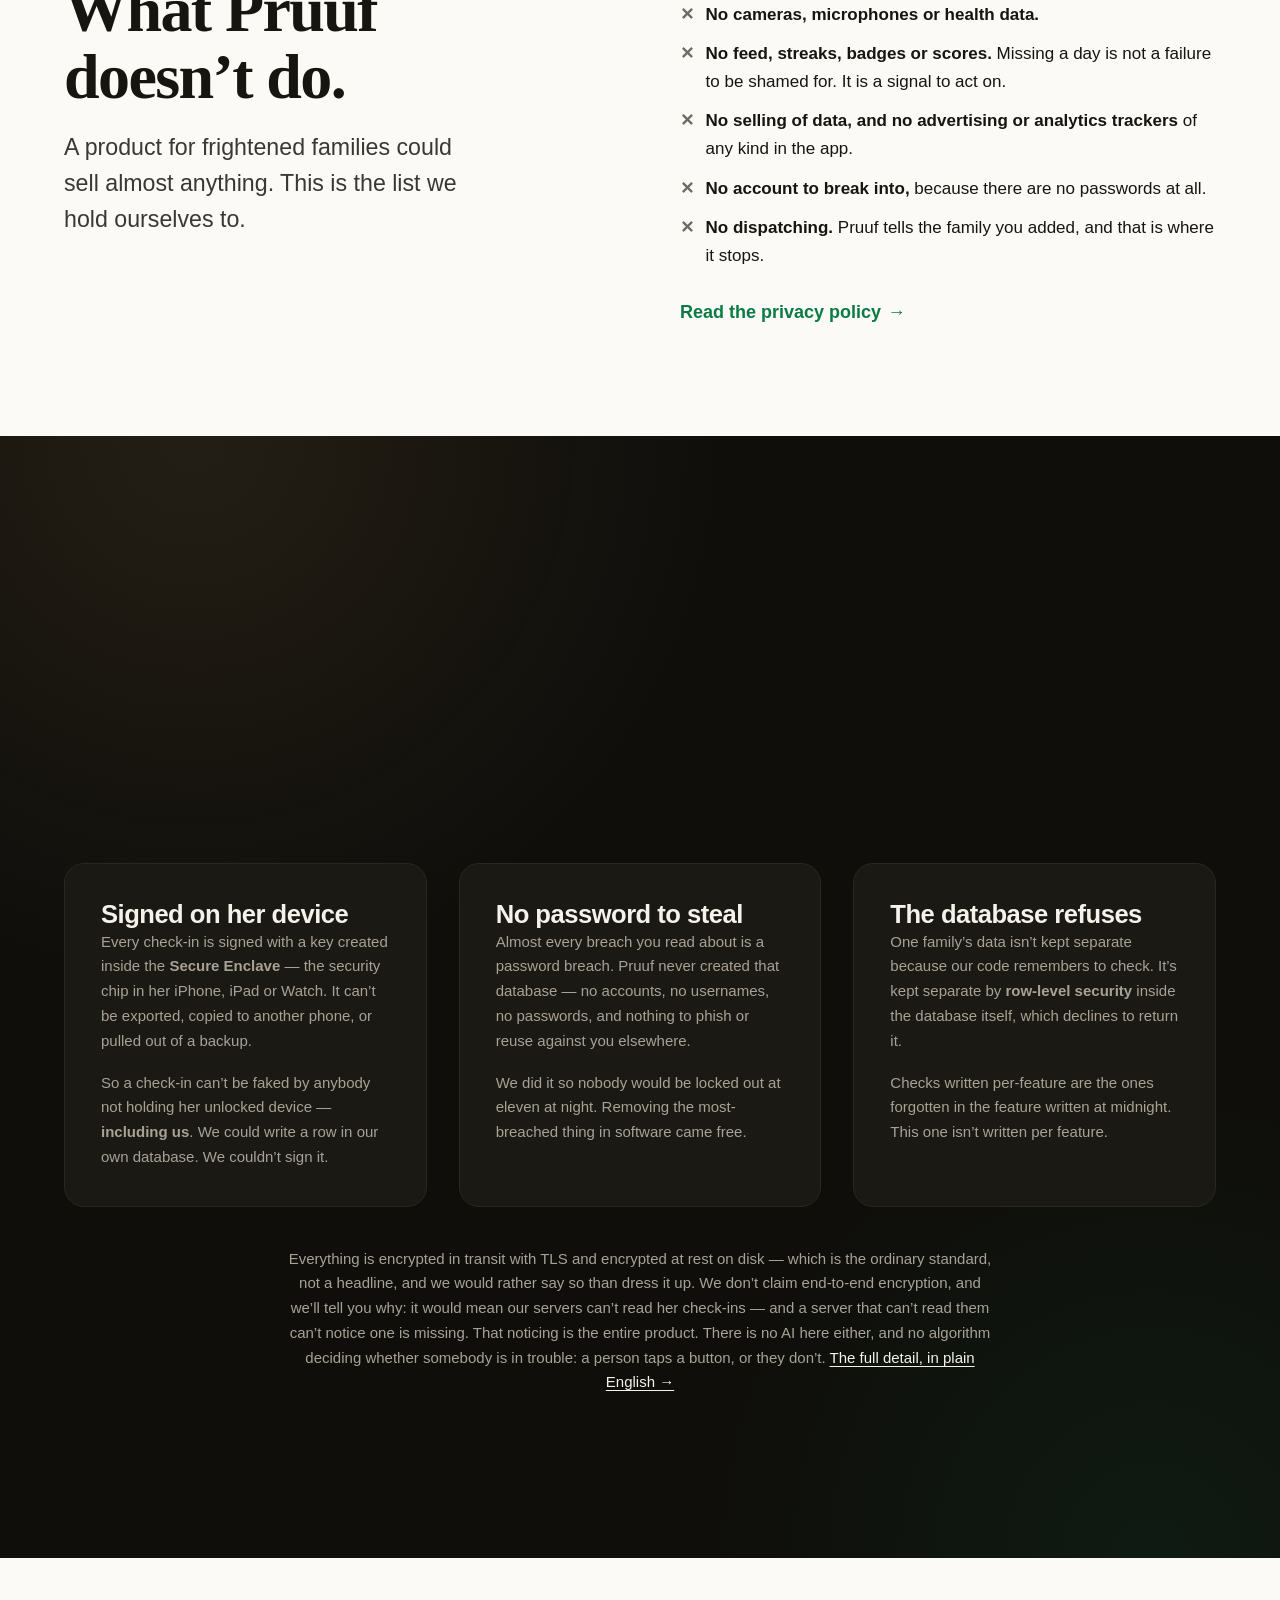
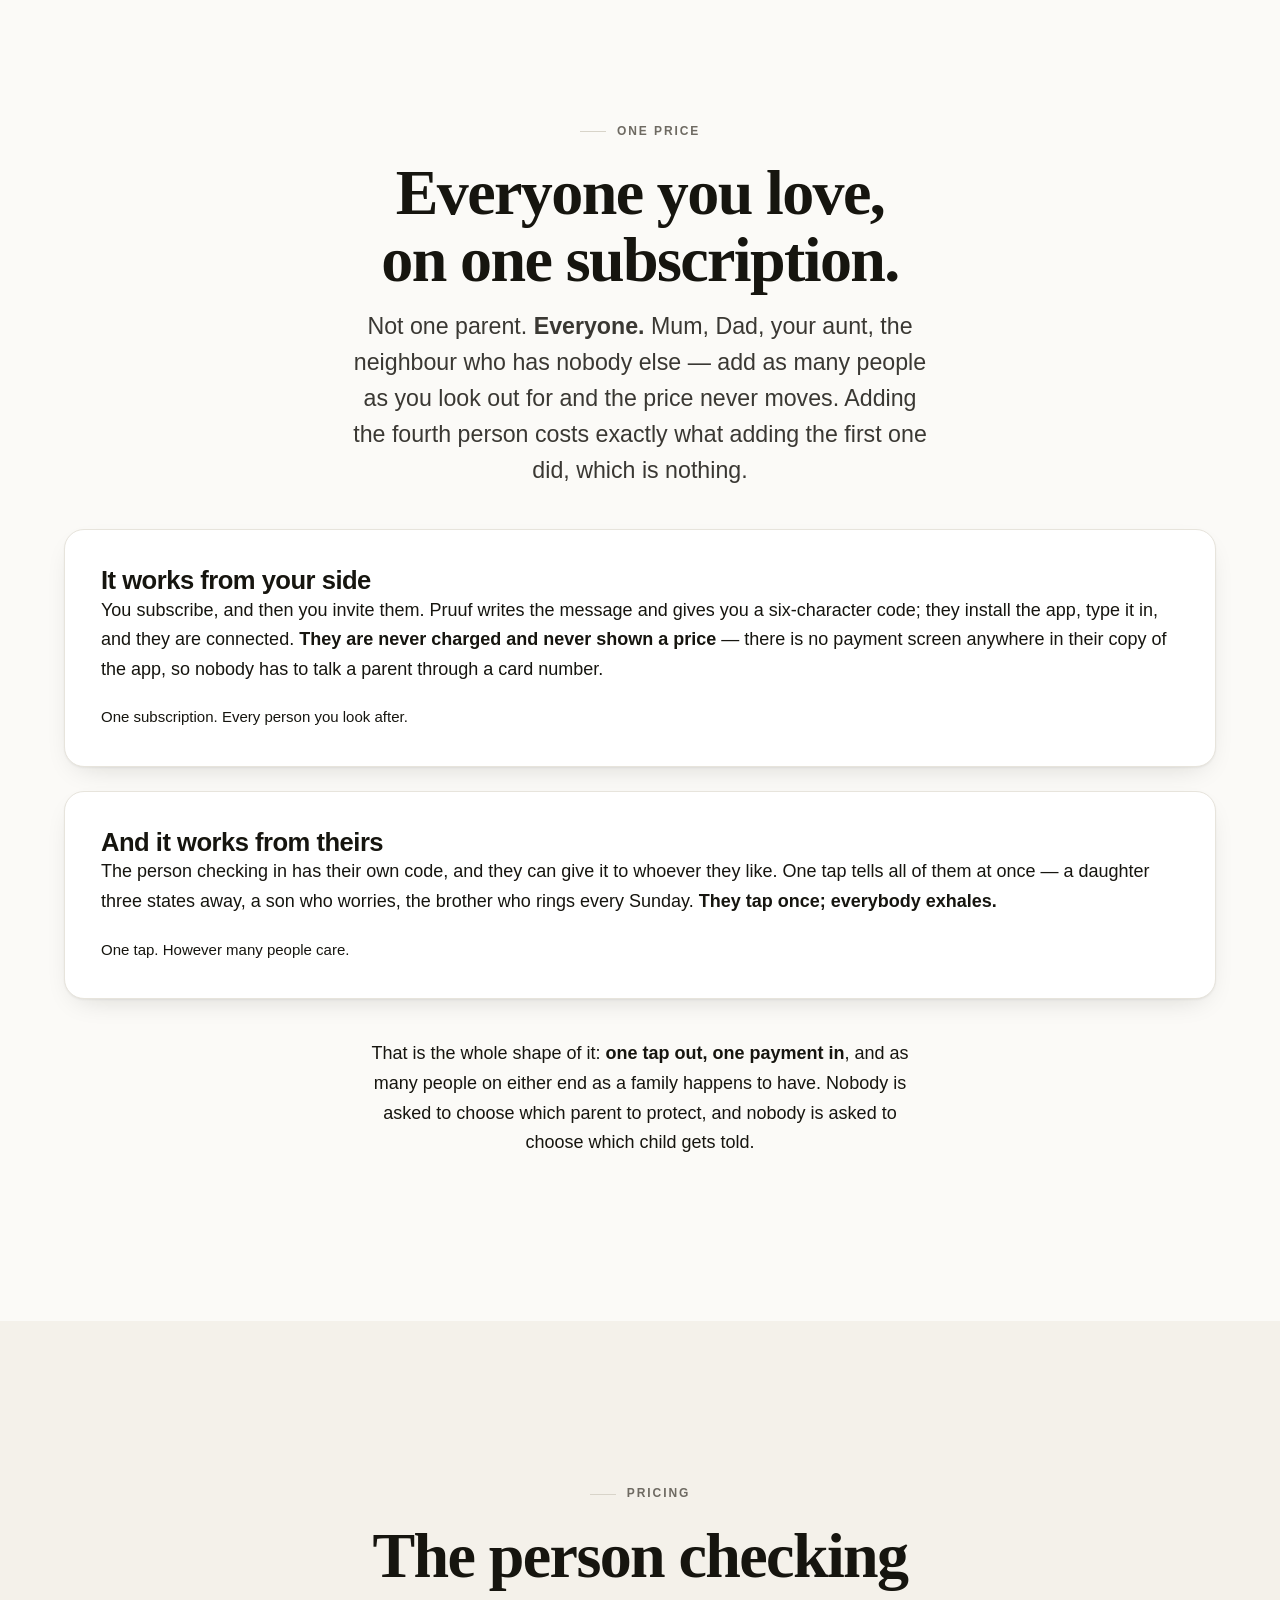
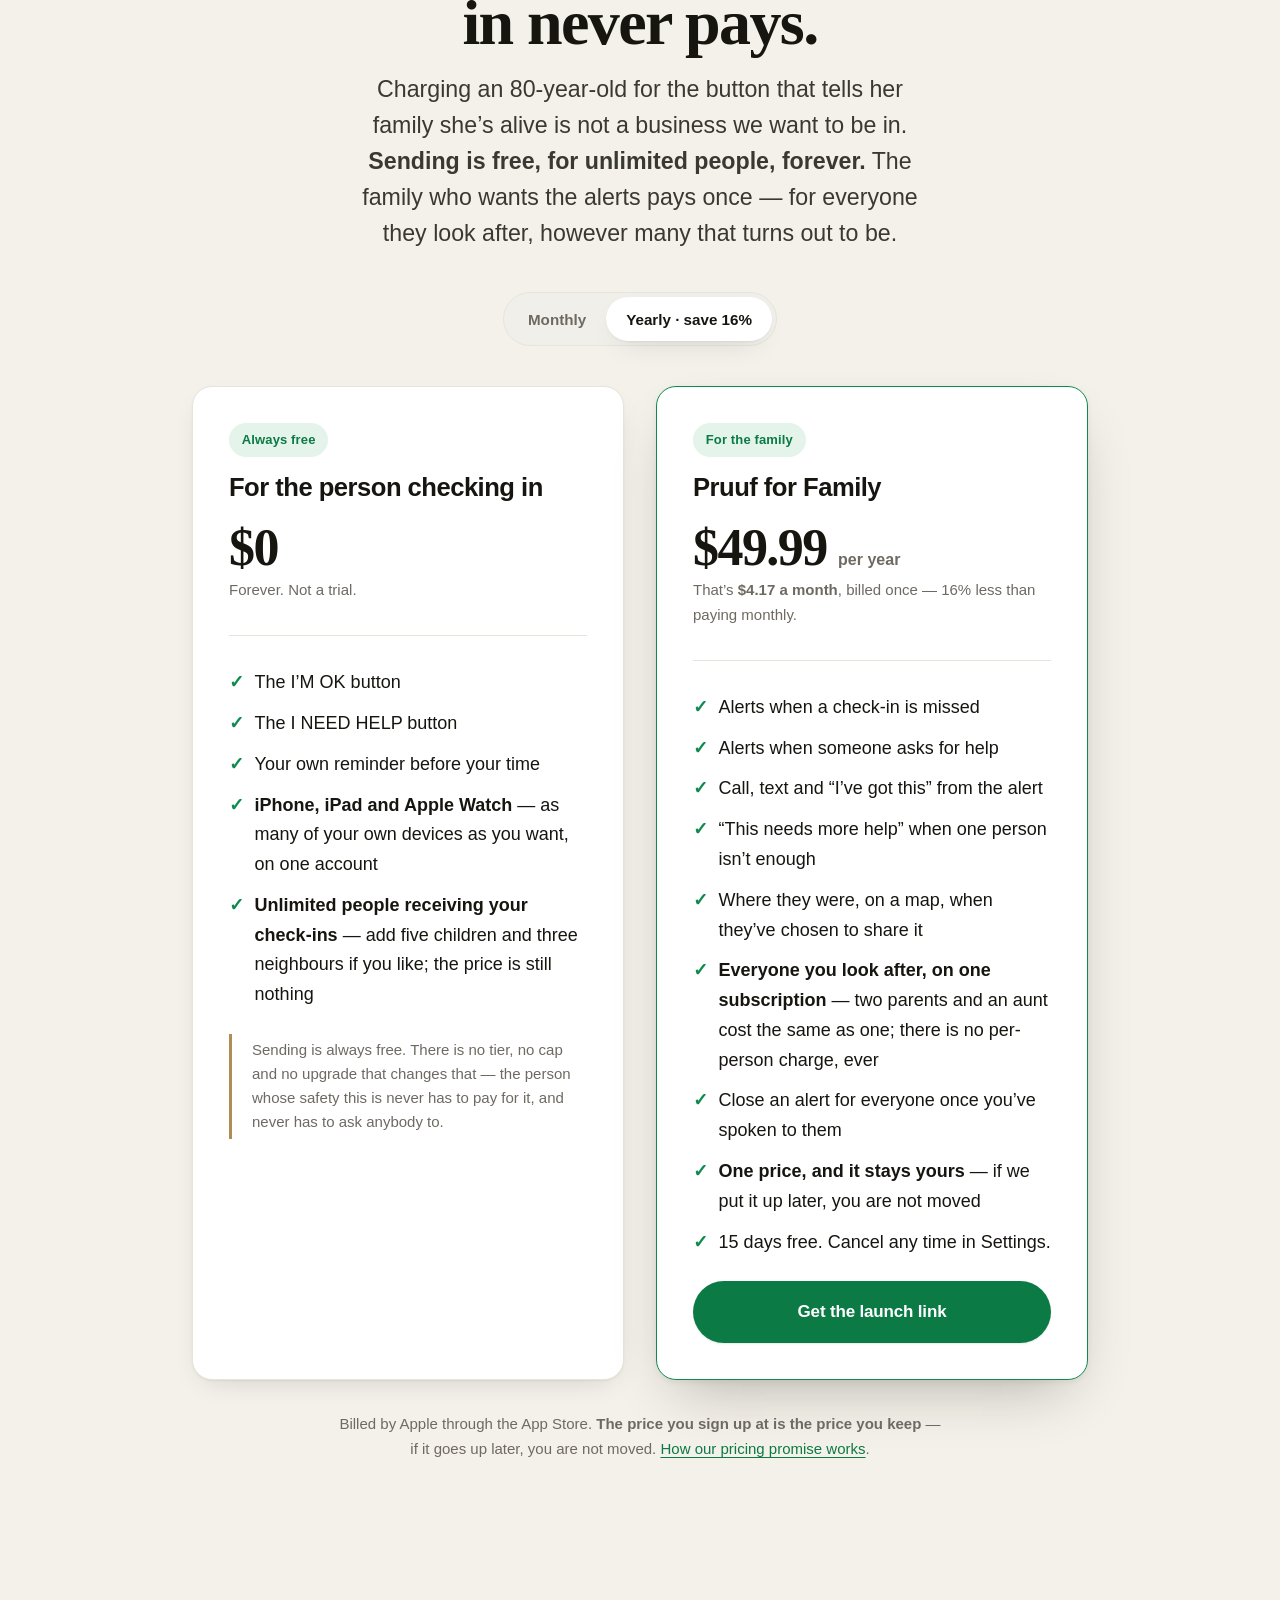
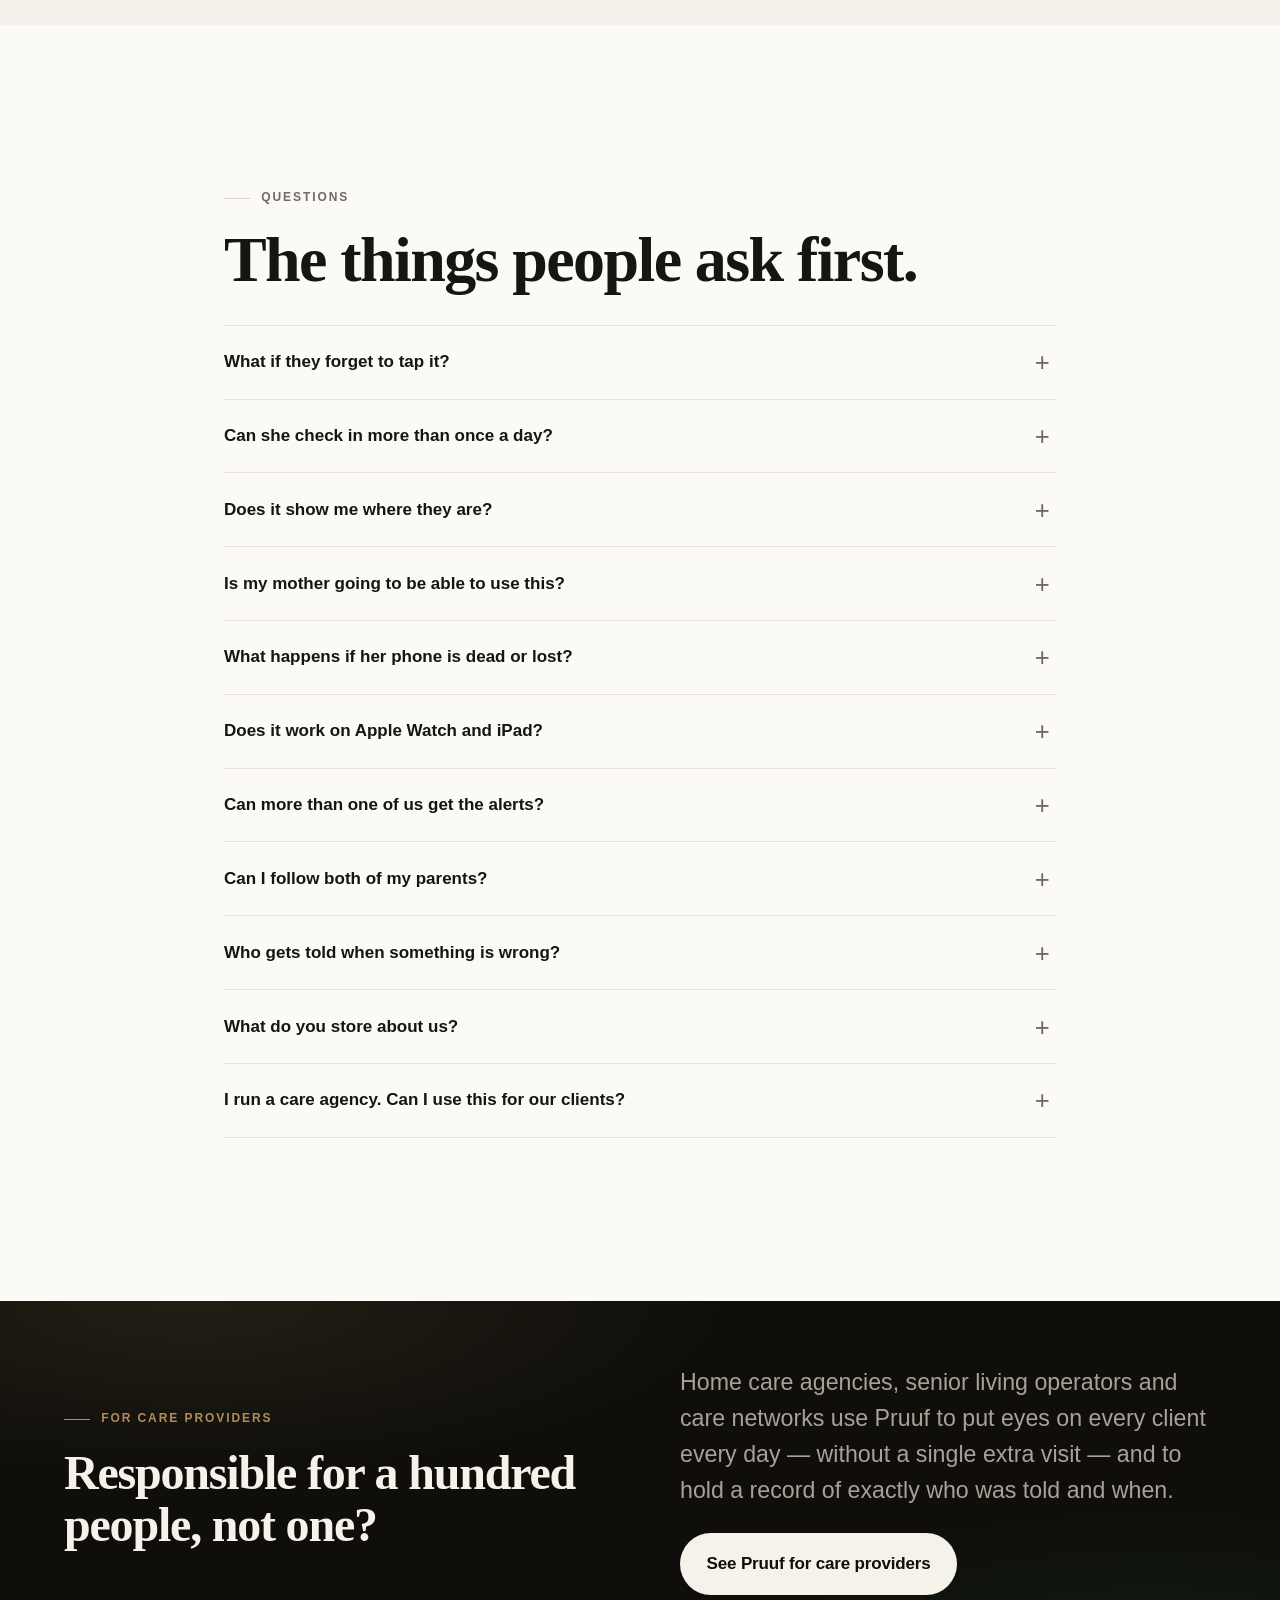
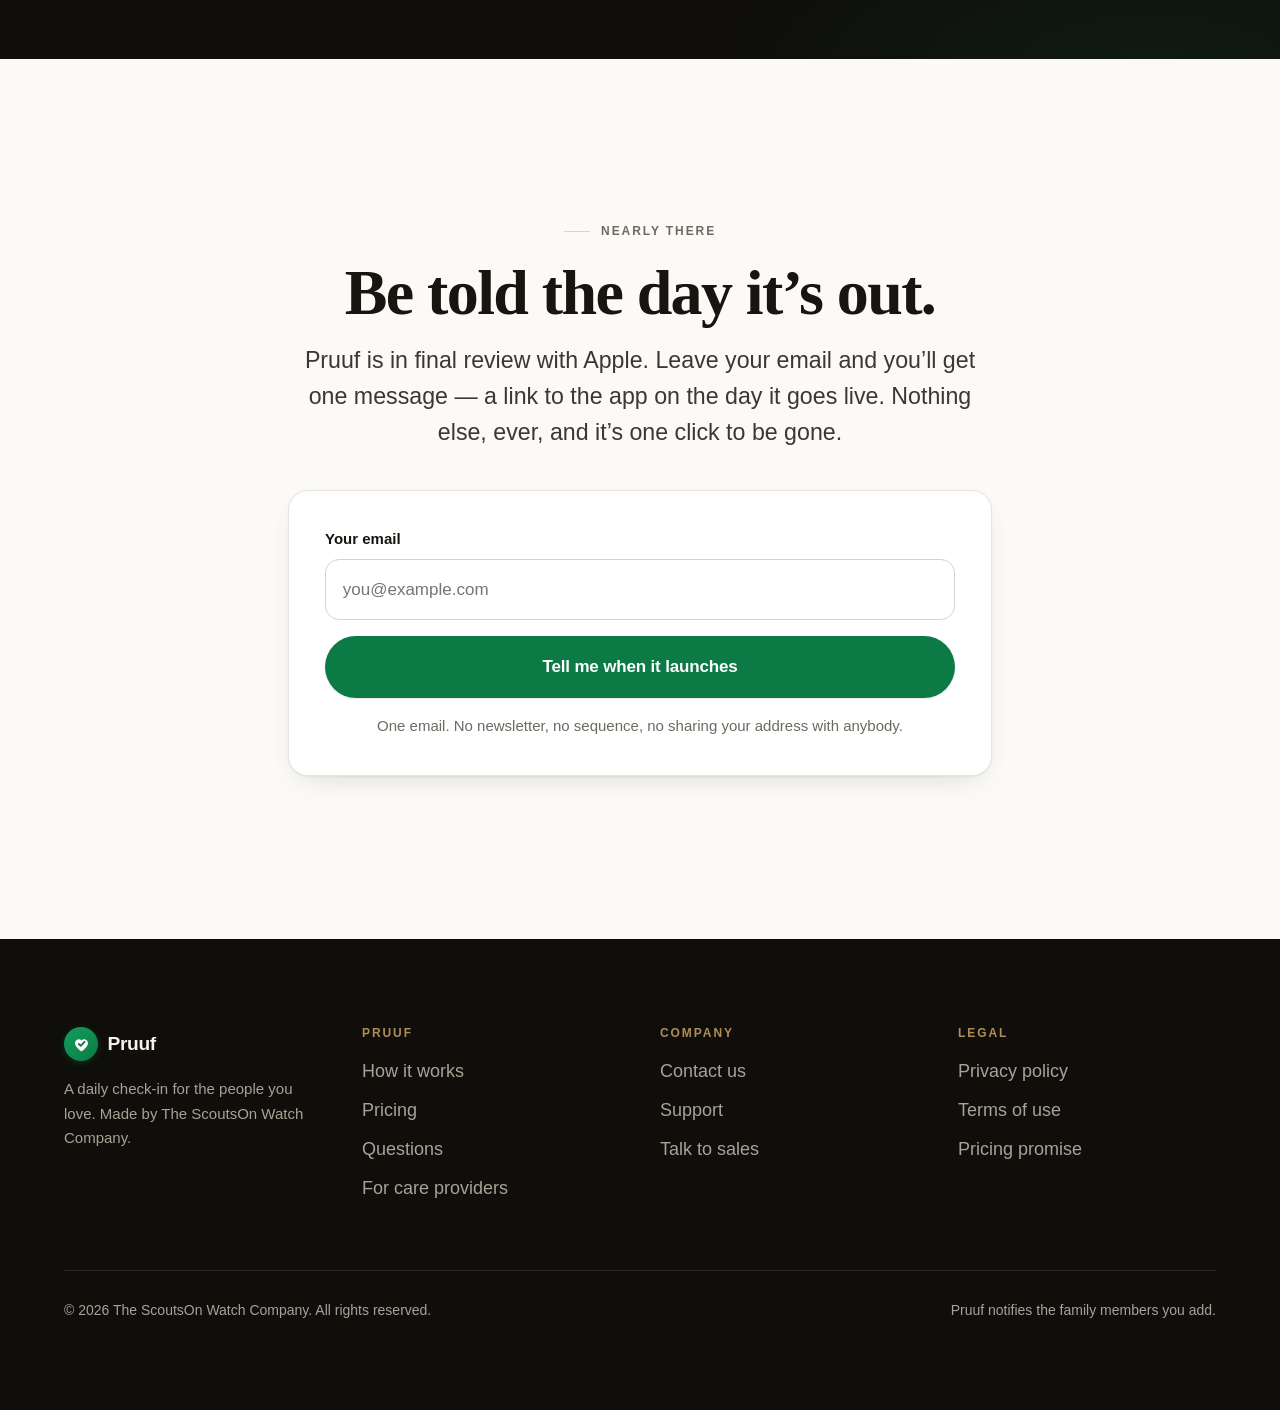
==== commit eb021fe6: "Say what Pruuf does, never what it is not "Pruuf is not an emergency service" is gone from all eight" ====
--- a/index.html
+++ b/index.html
@@ -365,7 +365,7 @@
         </p>
         <p class="note" style="margin-top:2rem">
           Pruuf notifies the family members you have added, and nobody else.
-          It does not dispatch help of any kind. We say so here rather than in a
+          That is the whole of what it does. We say so here rather than in a
           footnote, because it is the kind of thing you should find out now and
           not later.
         </p>
@@ -455,8 +455,8 @@
             trackers</strong> of any kind in the app.</li>
           <li><strong>No account to break into,</strong> because there are no
             passwords at all.</li>
-          <li><strong>Not an emergency service.</strong> It tells the family you
-            added. It does not dispatch help.</li>
+          <li><strong>No dispatching.</strong> Pruuf tells the family you
+            added, and that is where it stops.</li>
         </ul>
         <p style="margin-top:1.75rem">
           <a class="arrow" href="privacy.html">Read the privacy policy</a>
@@ -793,11 +793,11 @@
         </div>
       </details>
       <details>
-        <summary>Is it an alarm? Does it dispatch anybody?</summary>
-        <div class="faq-body">
-          <p>No. Pruuf notifies the family members who have been added, and
-            nobody else. It does not dispatch help of any kind, and we would
-            rather be clear about that than sell you something on a
+        <summary>Who gets told when something is wrong?</summary>
+        <div class="faq-body">
+          <p>The family members who have been added, and nobody else. Pruuf
+            notifies people — that is the whole of what it does, and we would
+            rather be clear about it than sell you something on a
             misunderstanding.</p>
           <p>What a situation needs, and who else should be involved, is a
             judgement for the people who are actually there. Pruuf's job is to
@@ -942,7 +942,7 @@
     </div>
     <div class="footer-base">
       <span>© <span data-year>2026</span> The ScoutsOn Watch Company. All rights reserved.</span>
-      <span>Pruuf notifies the family members you add. It is not an emergency service.</span>
+      <span>Pruuf notifies the family members you add.</span>
     </div>
   </div>
 </footer>
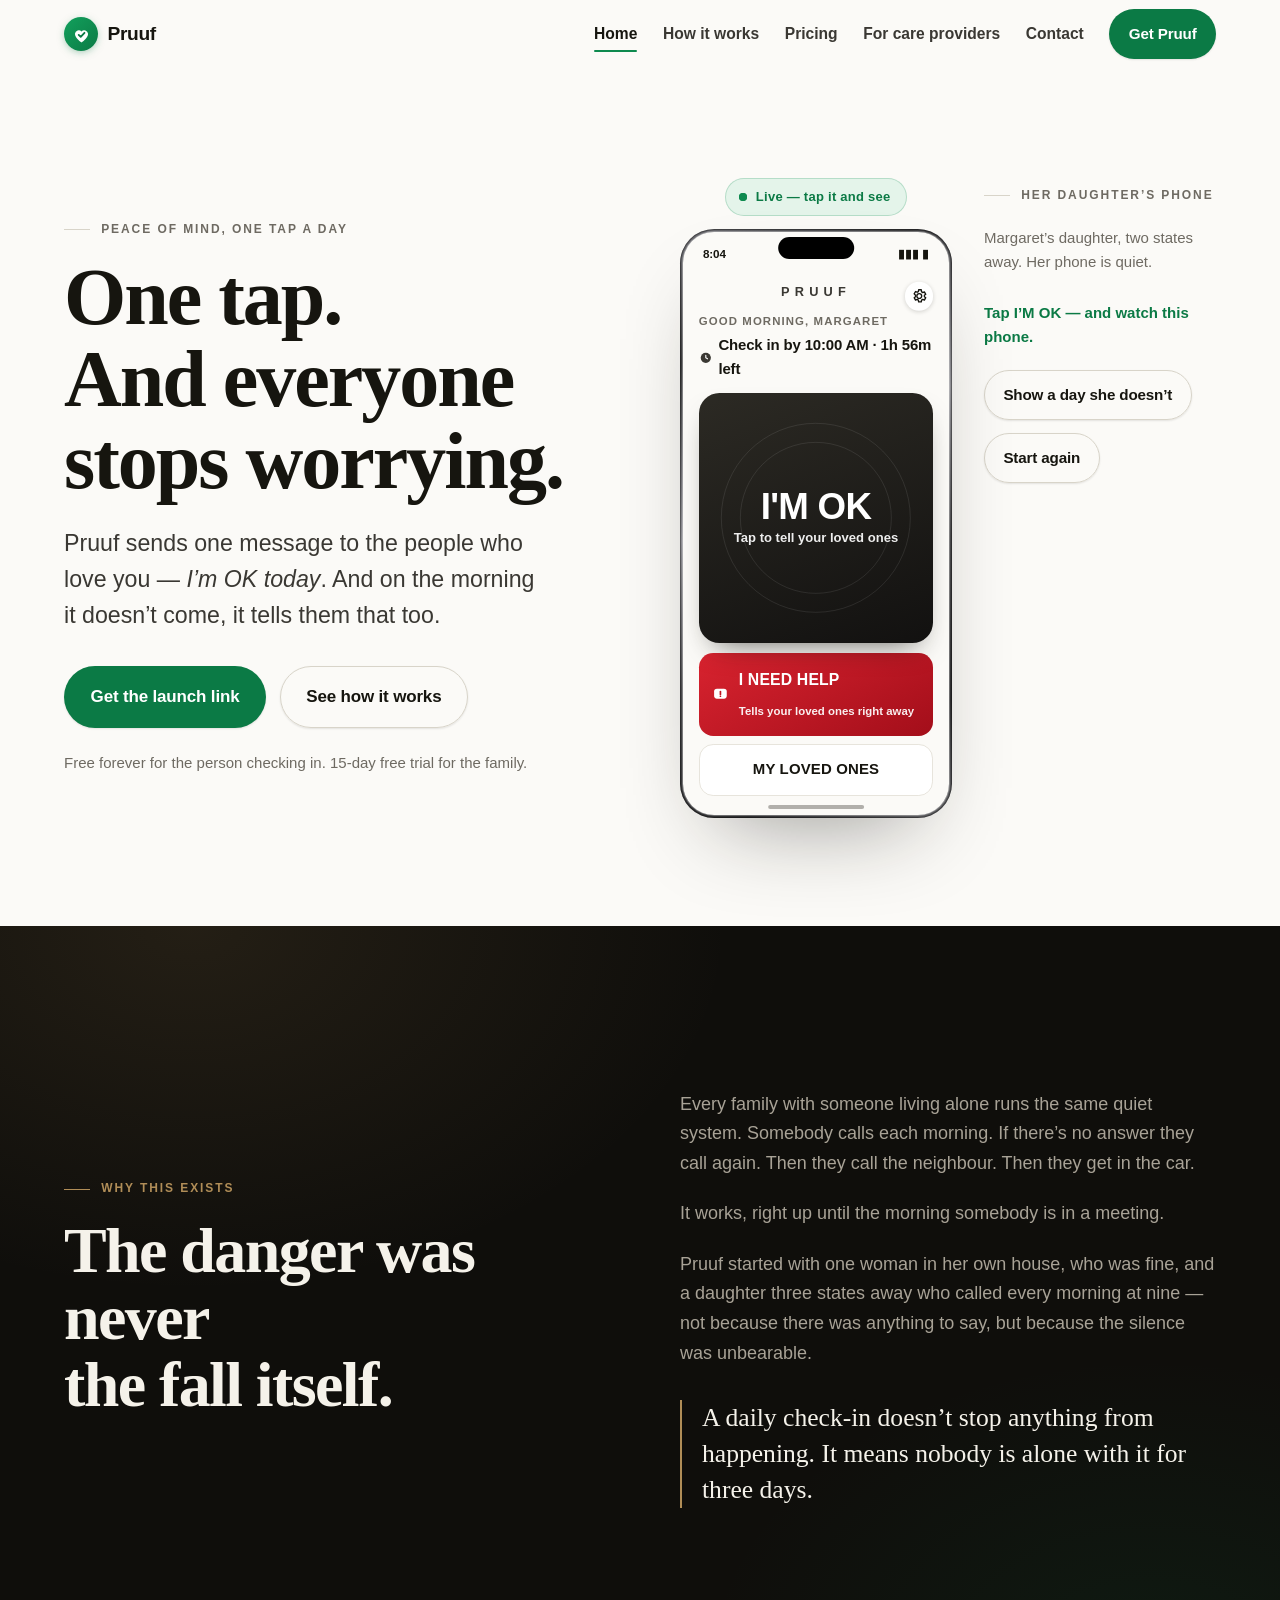
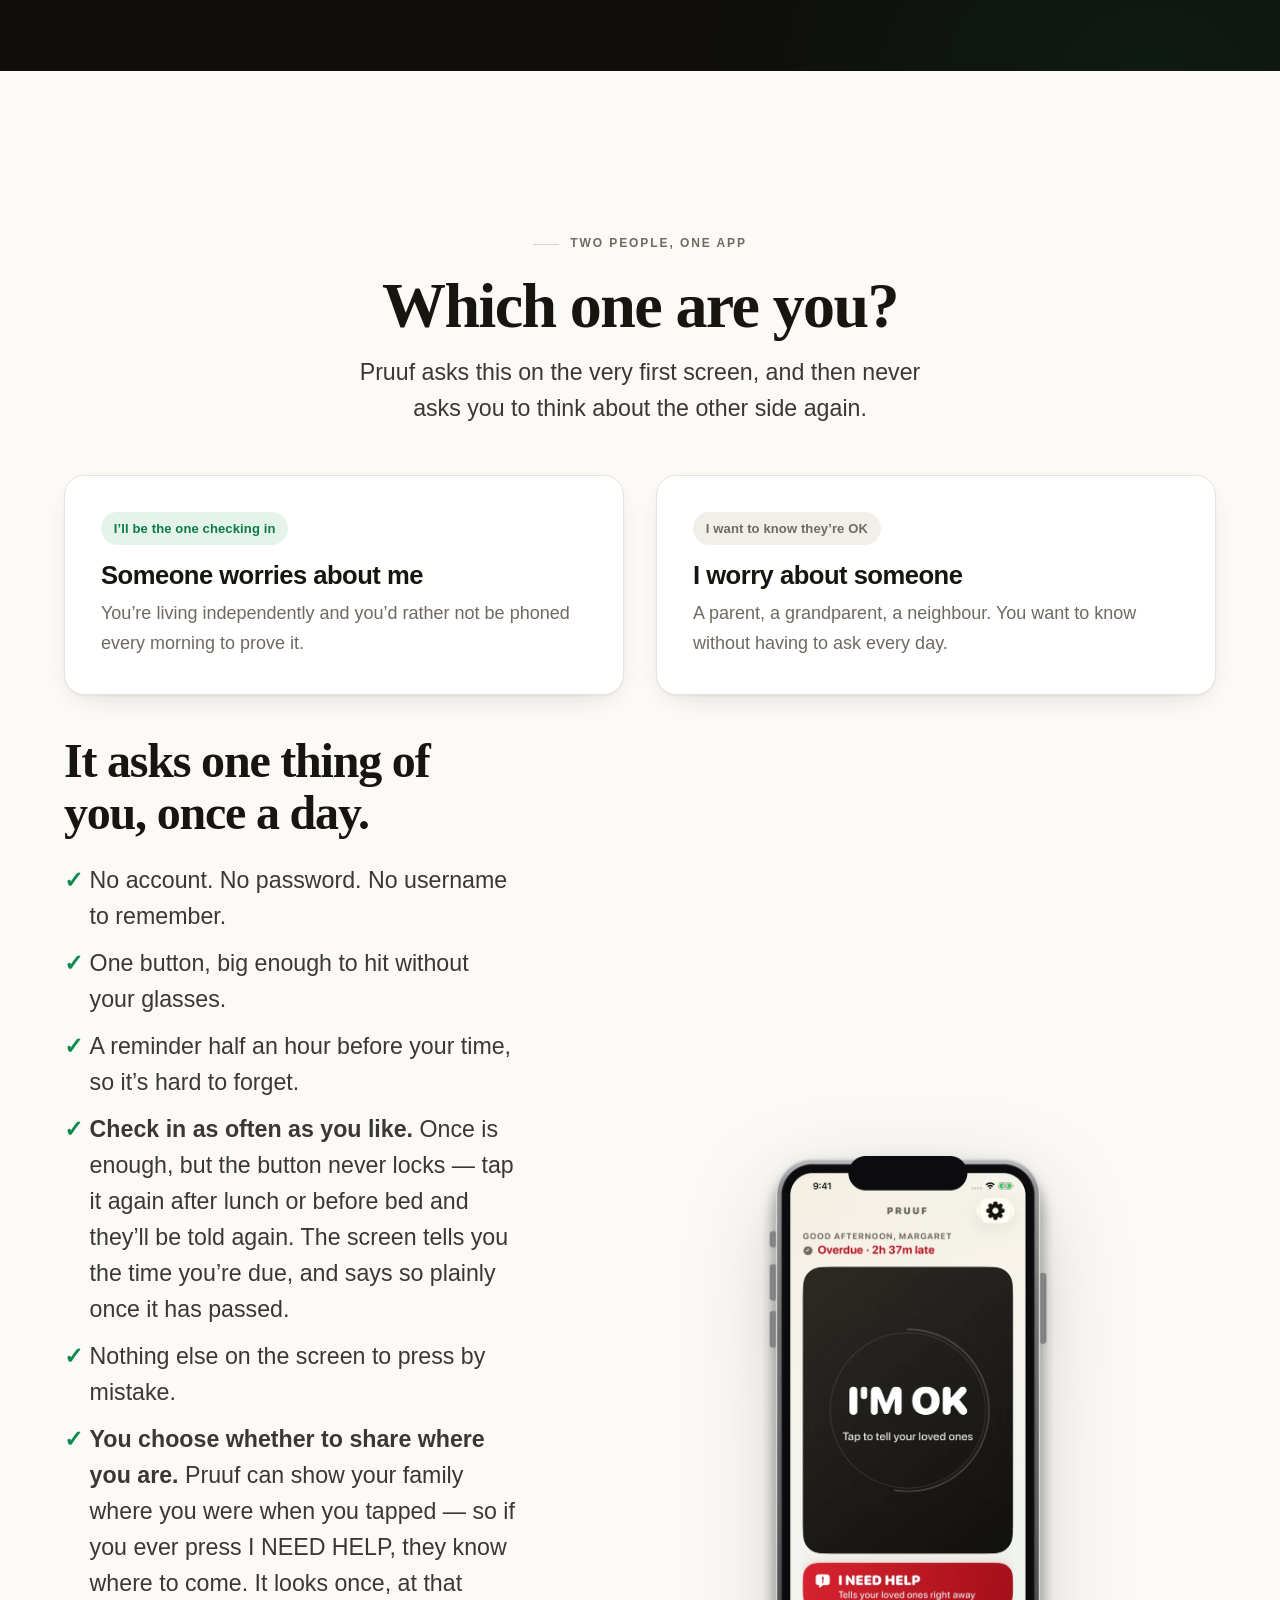
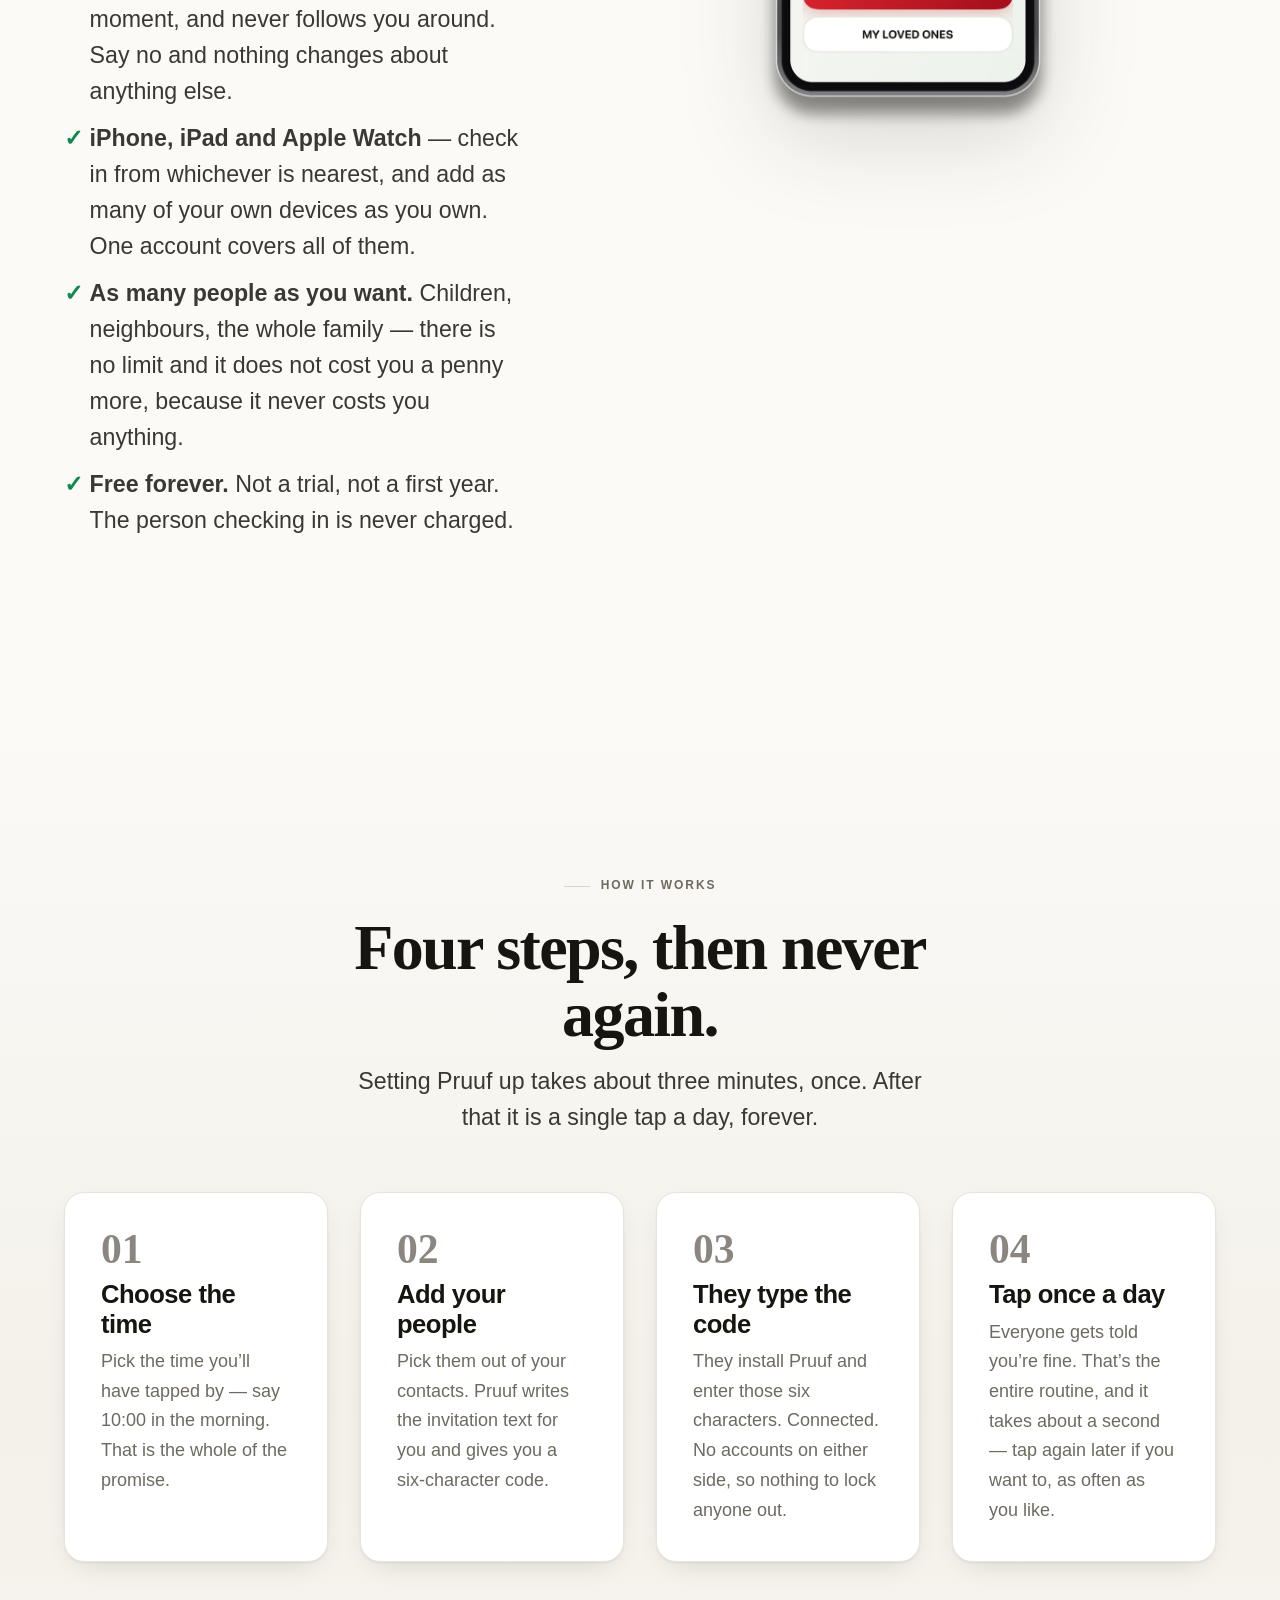
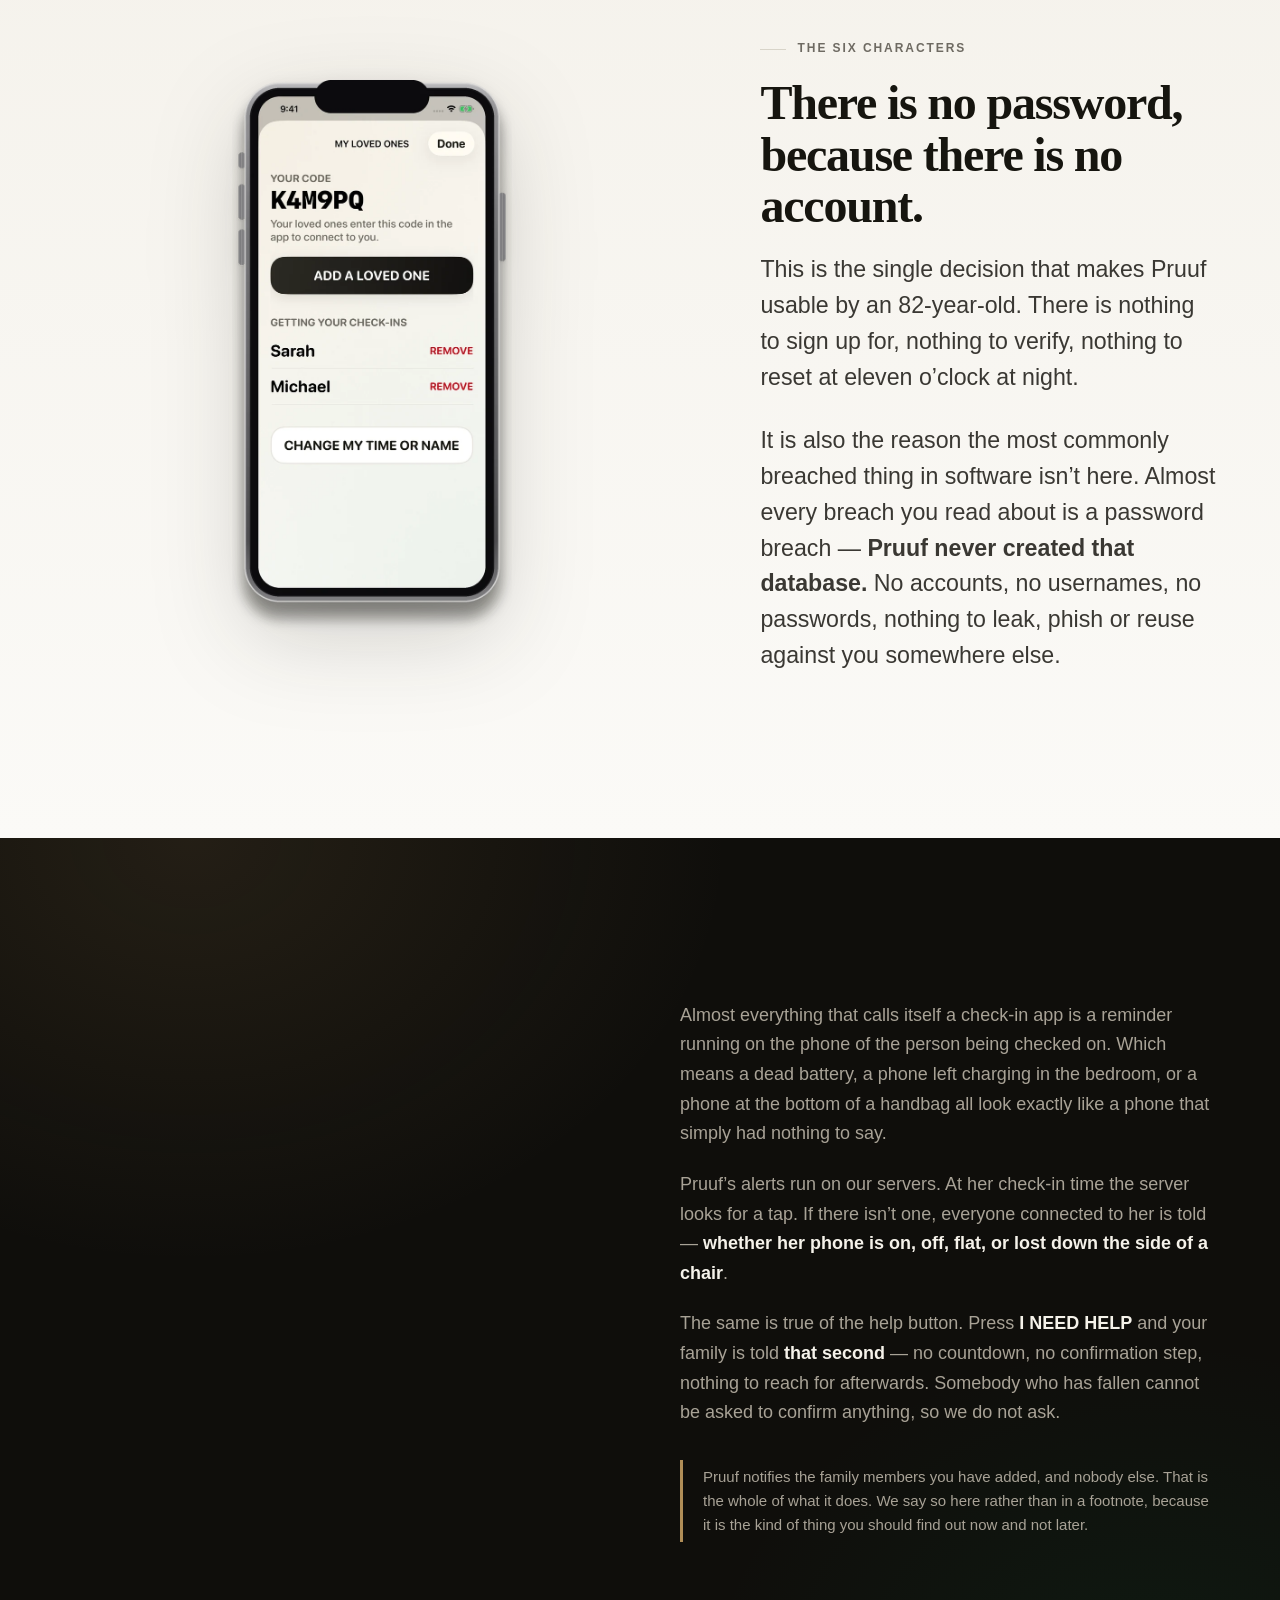
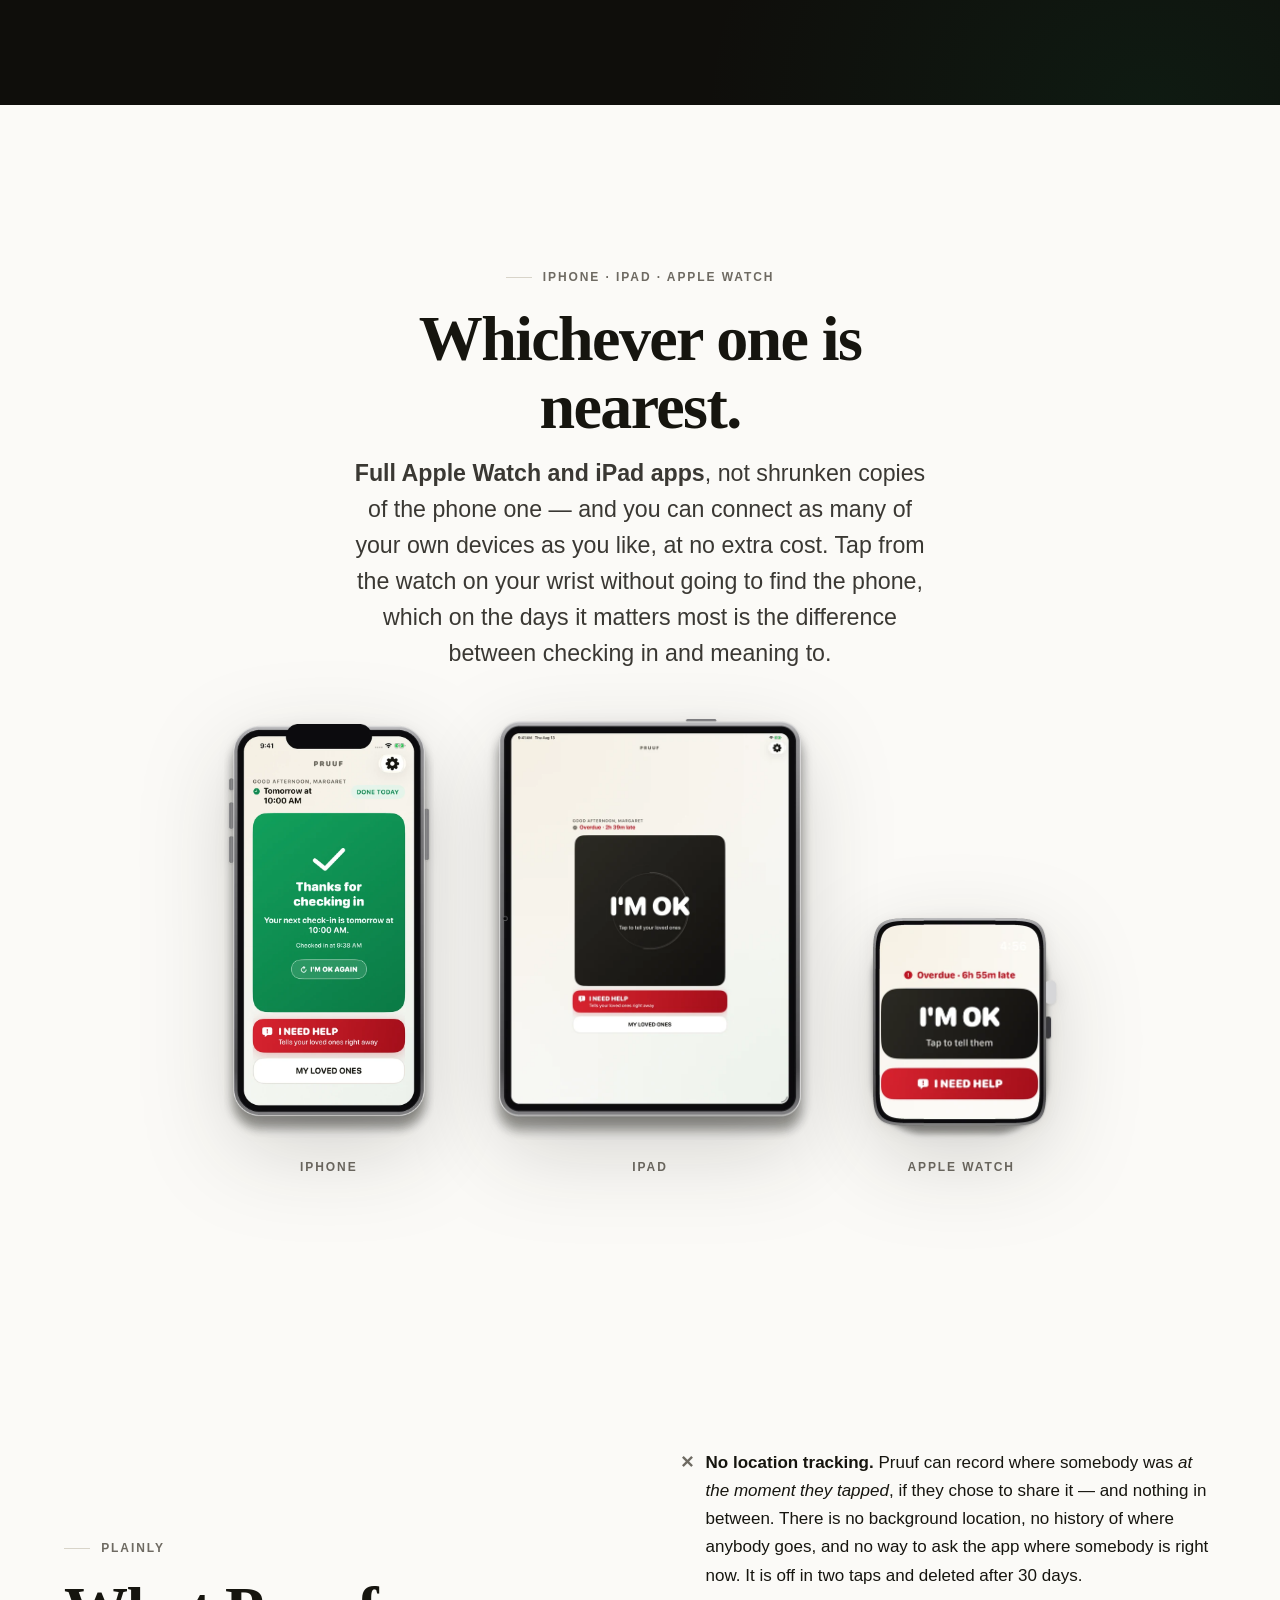
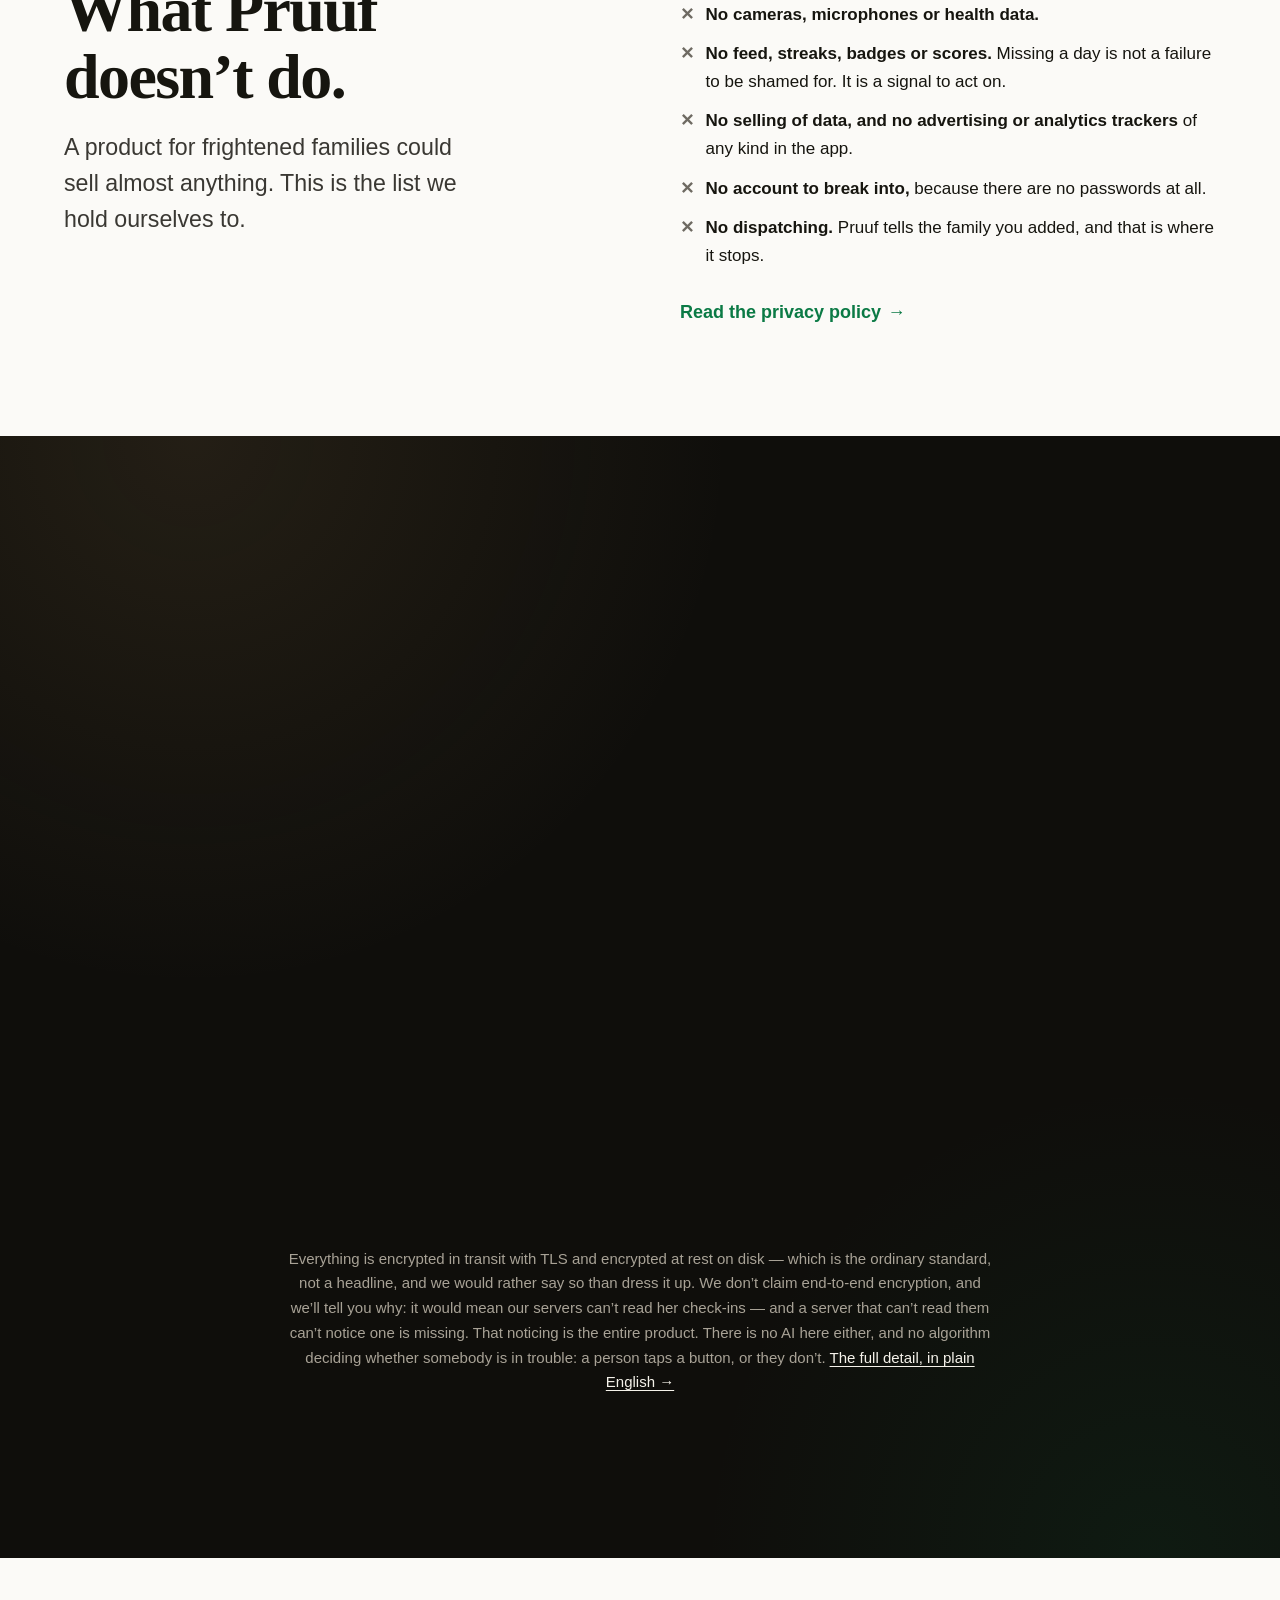
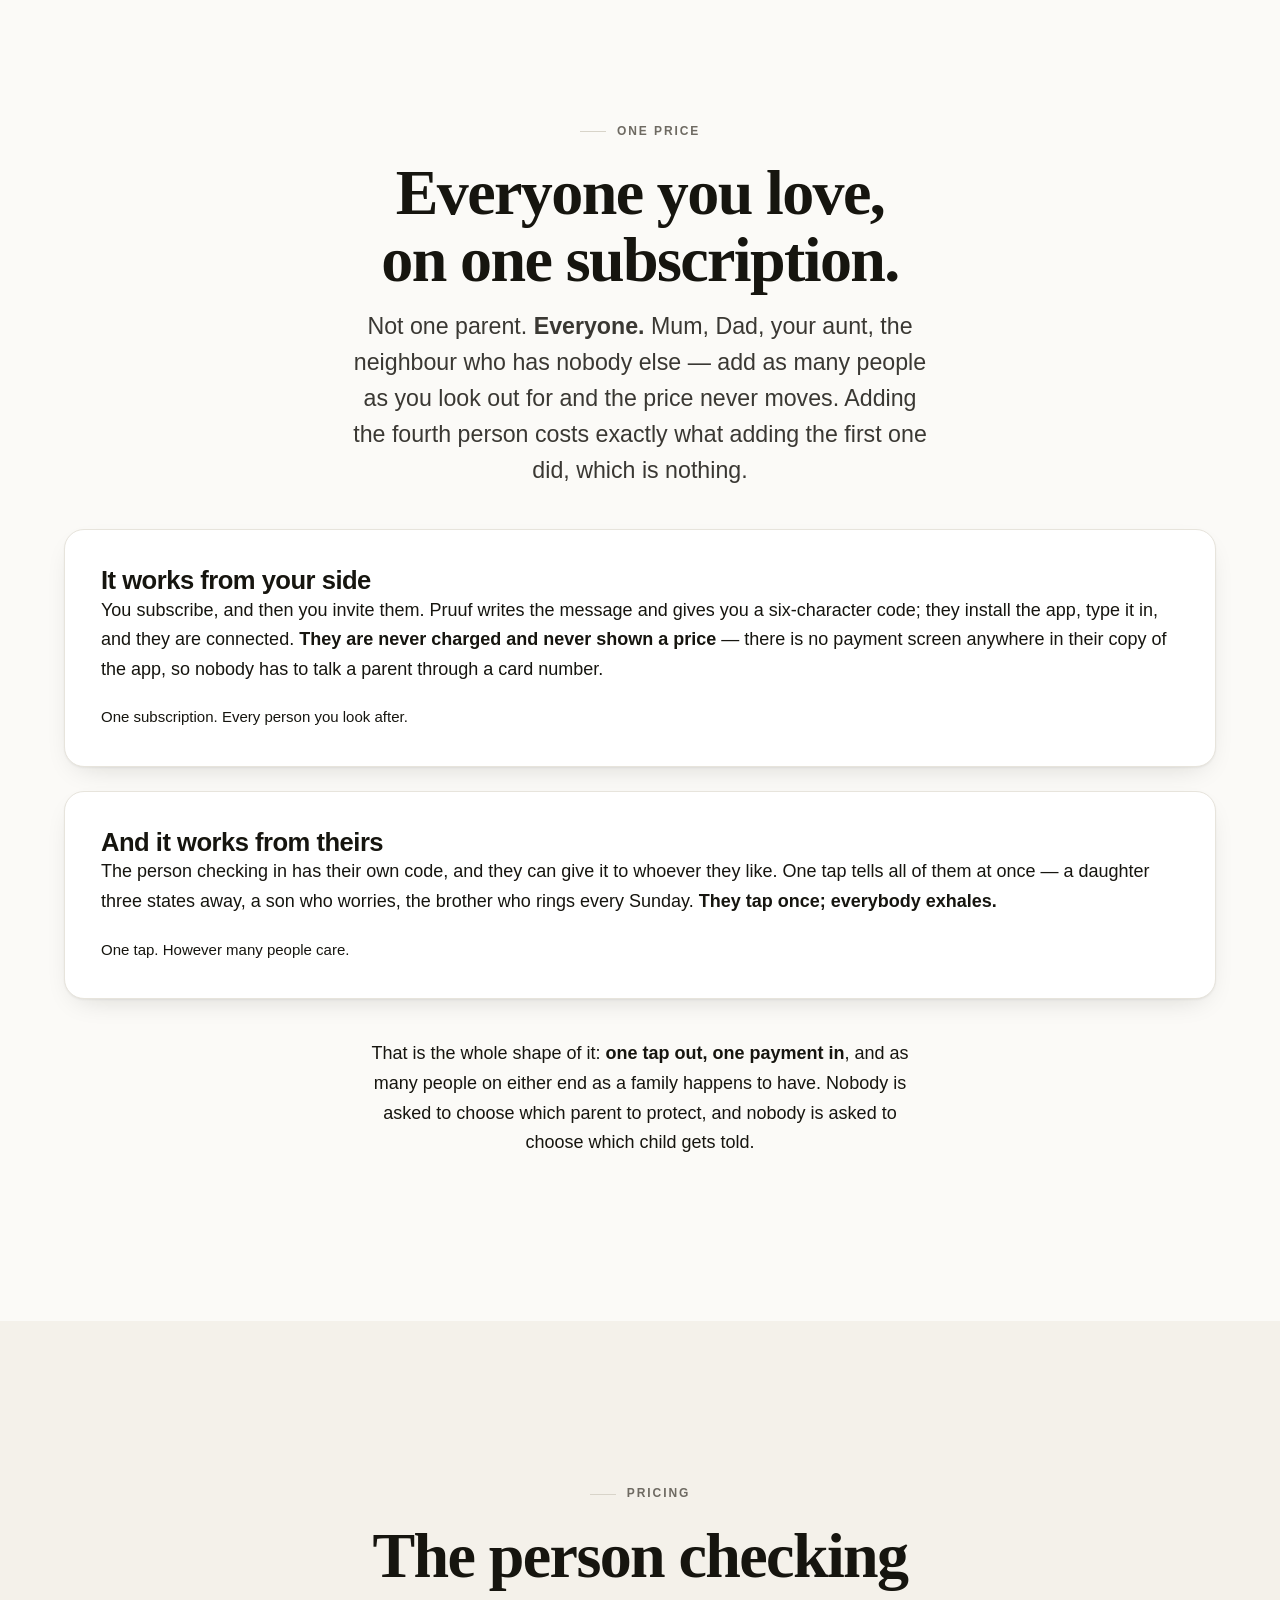
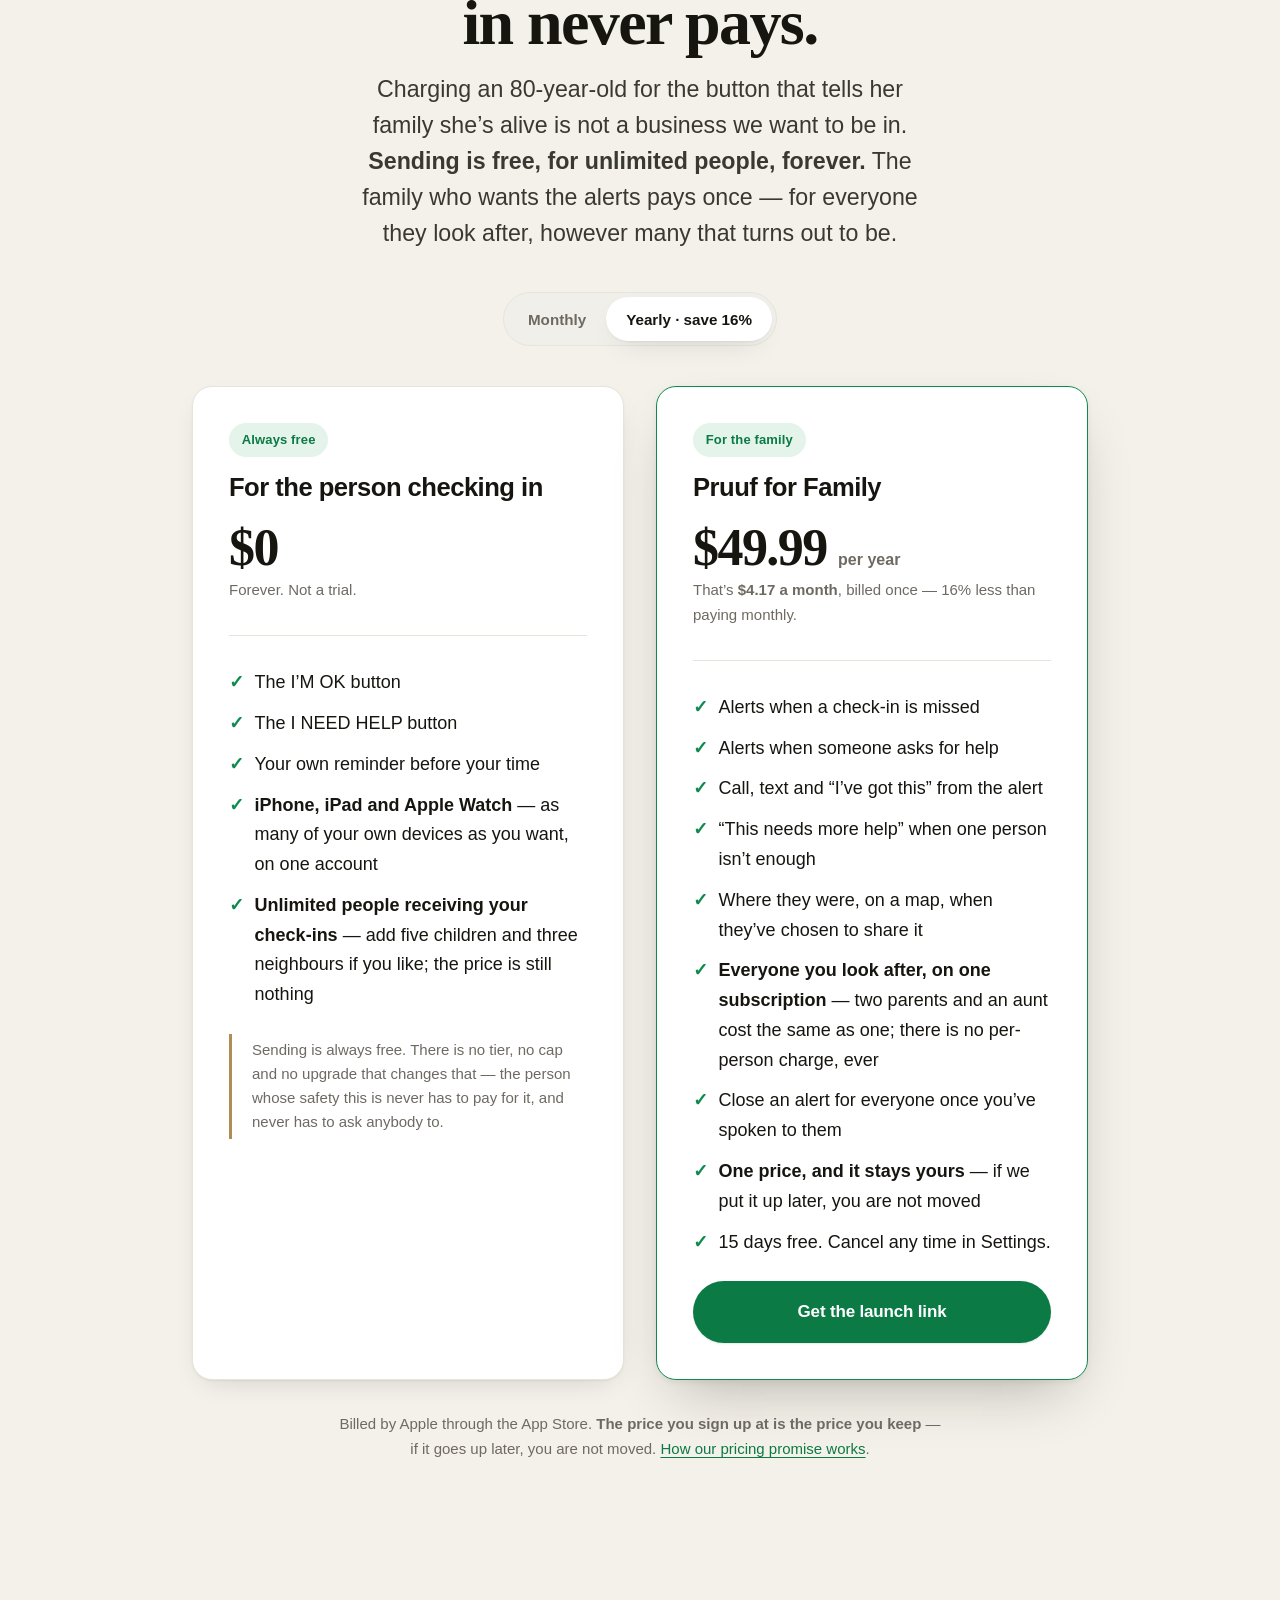
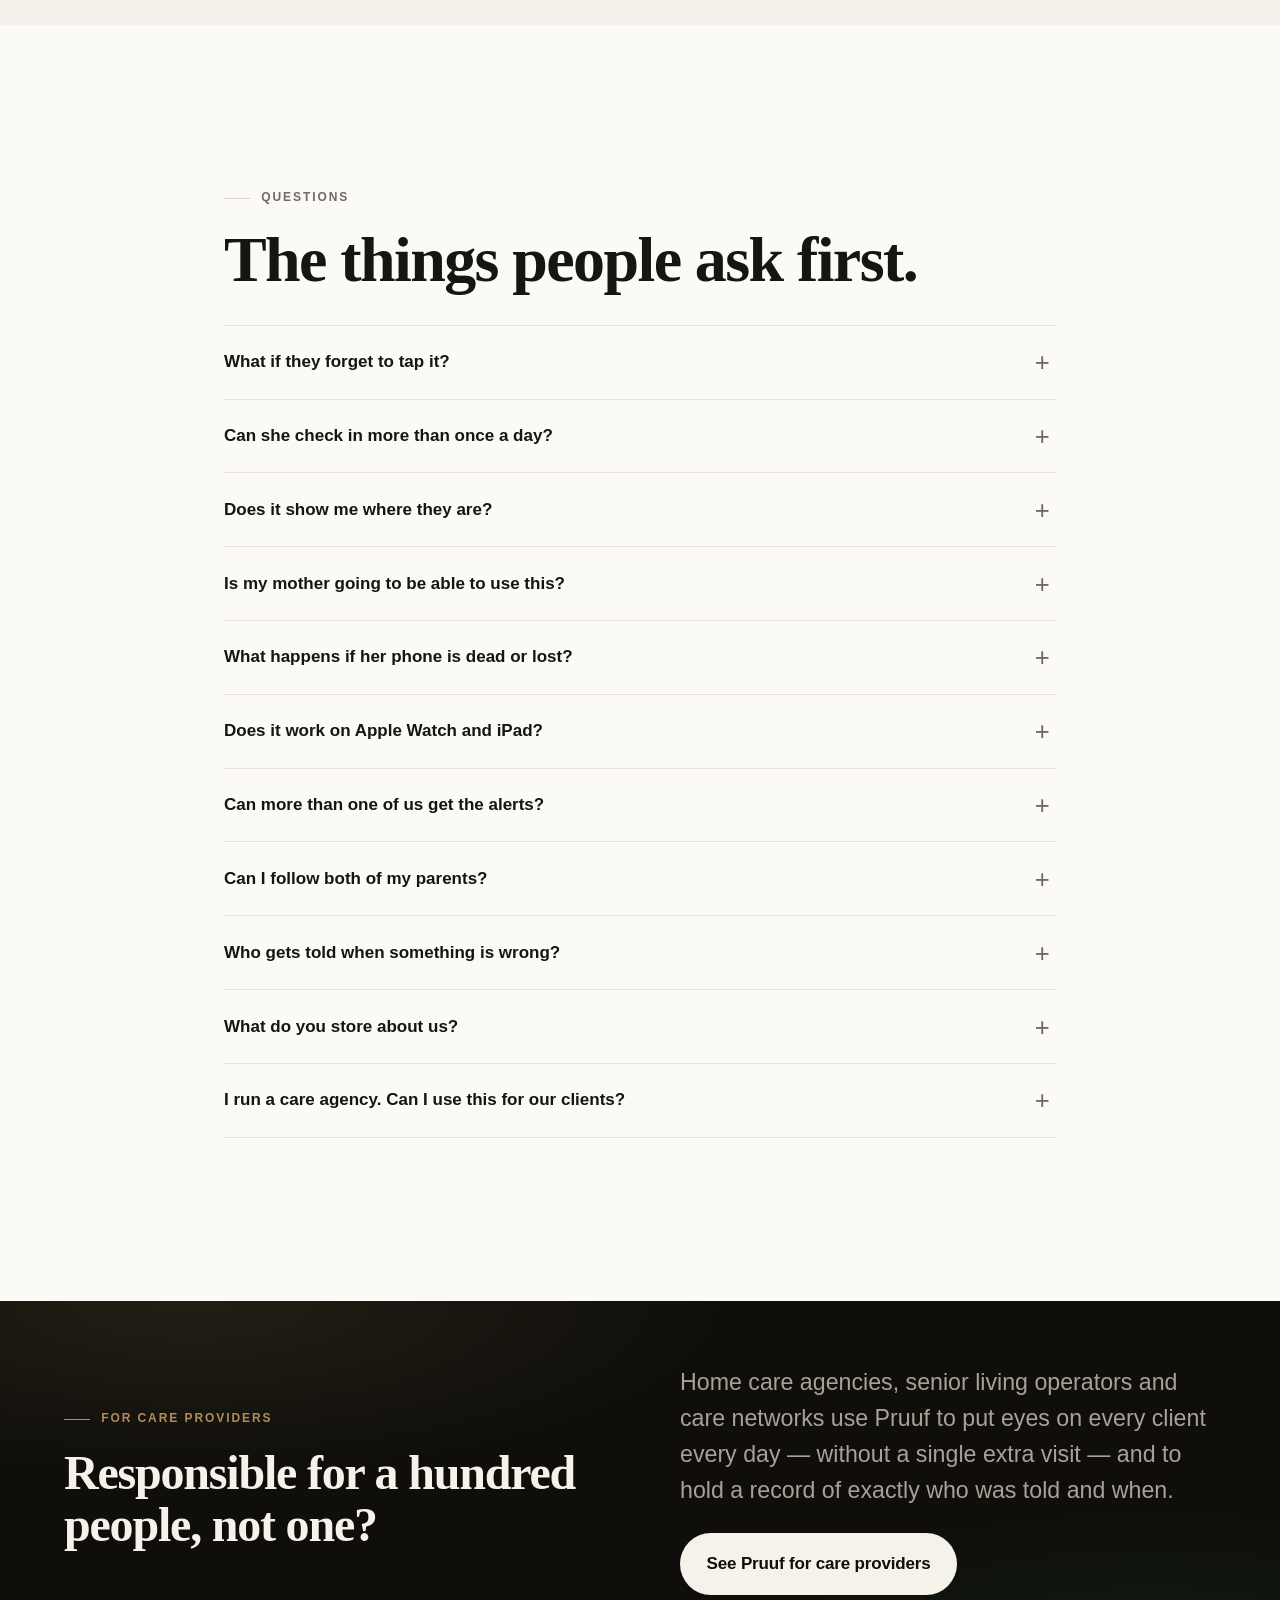
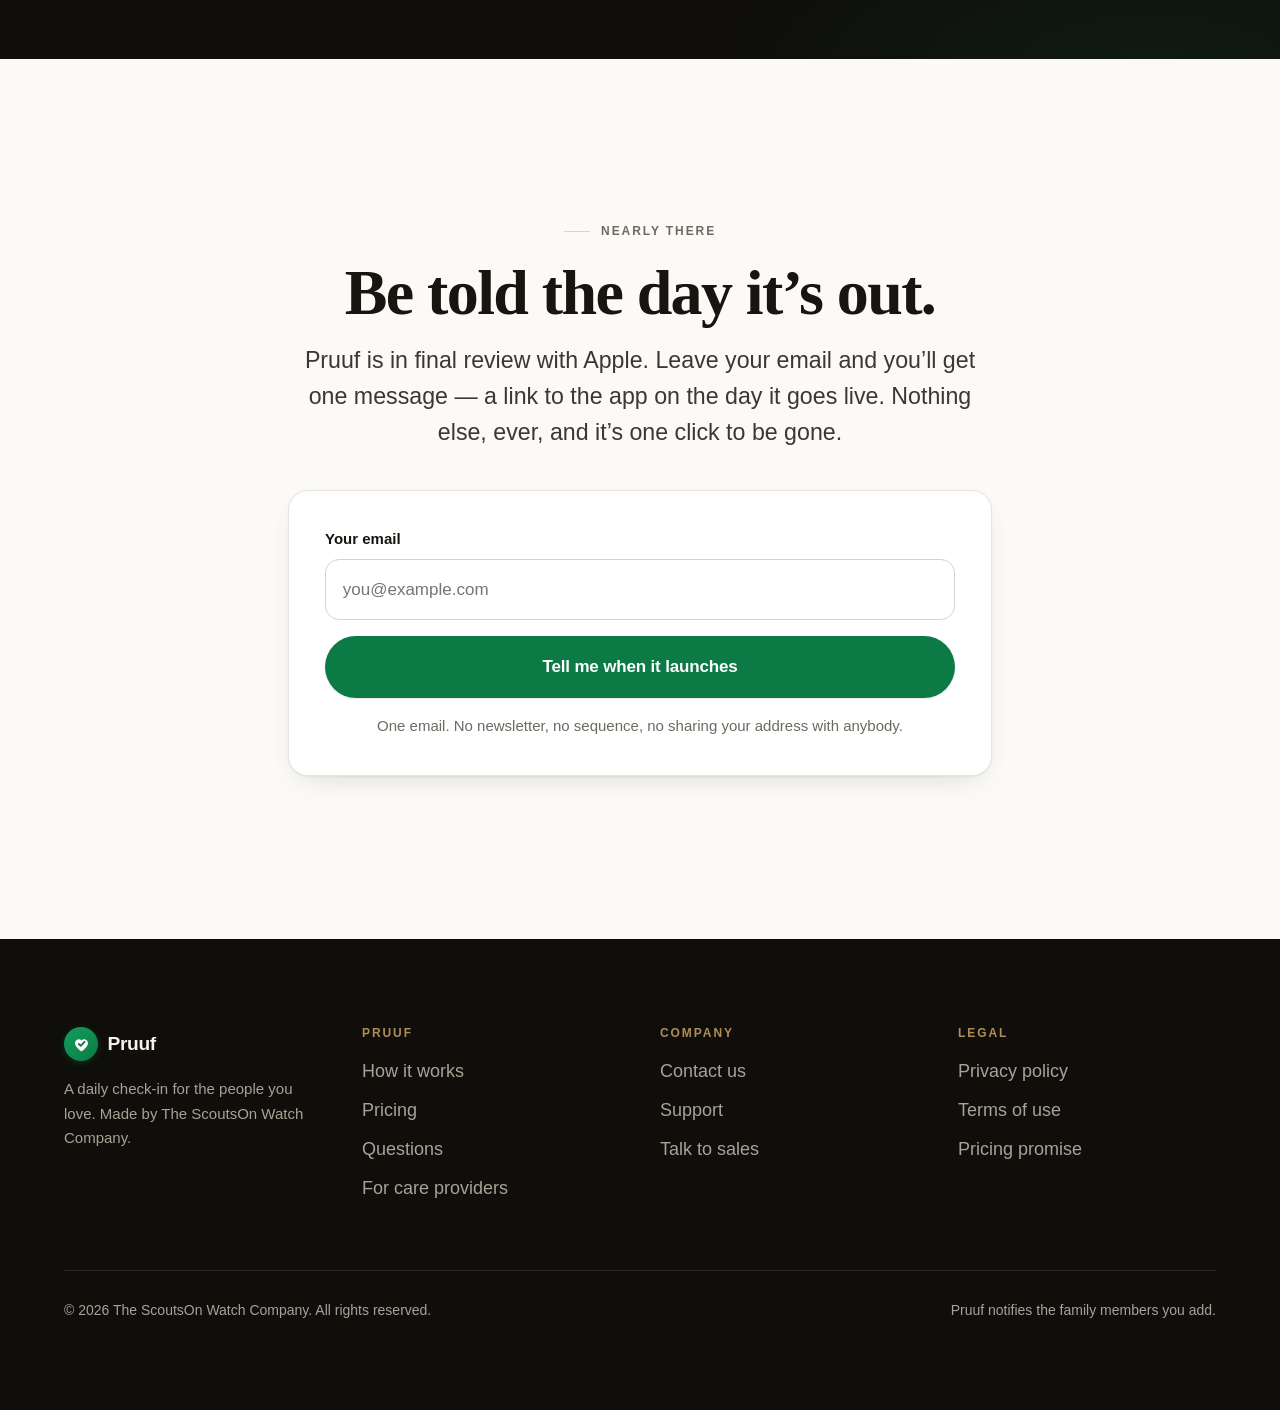
==== commit f576e7cb: "Gone in a day: the location promise tightens to 24 hours The purge moved from 30 days to 24 hours on" ====
--- a/index.html
+++ b/index.html
@@ -730,7 +730,7 @@
             and how exact it is. When there isn’t, the card says which of those
             three reasons it is — so “we haven’t got one” can never be mistaken
             for “they refused”.</p>
-          <p>Locations are deleted after 30 days. Only the people they have
+          <p>Locations are deleted after 24 hours. Only the people they have
             added can ever see one.</p>
         </div>
       </details>
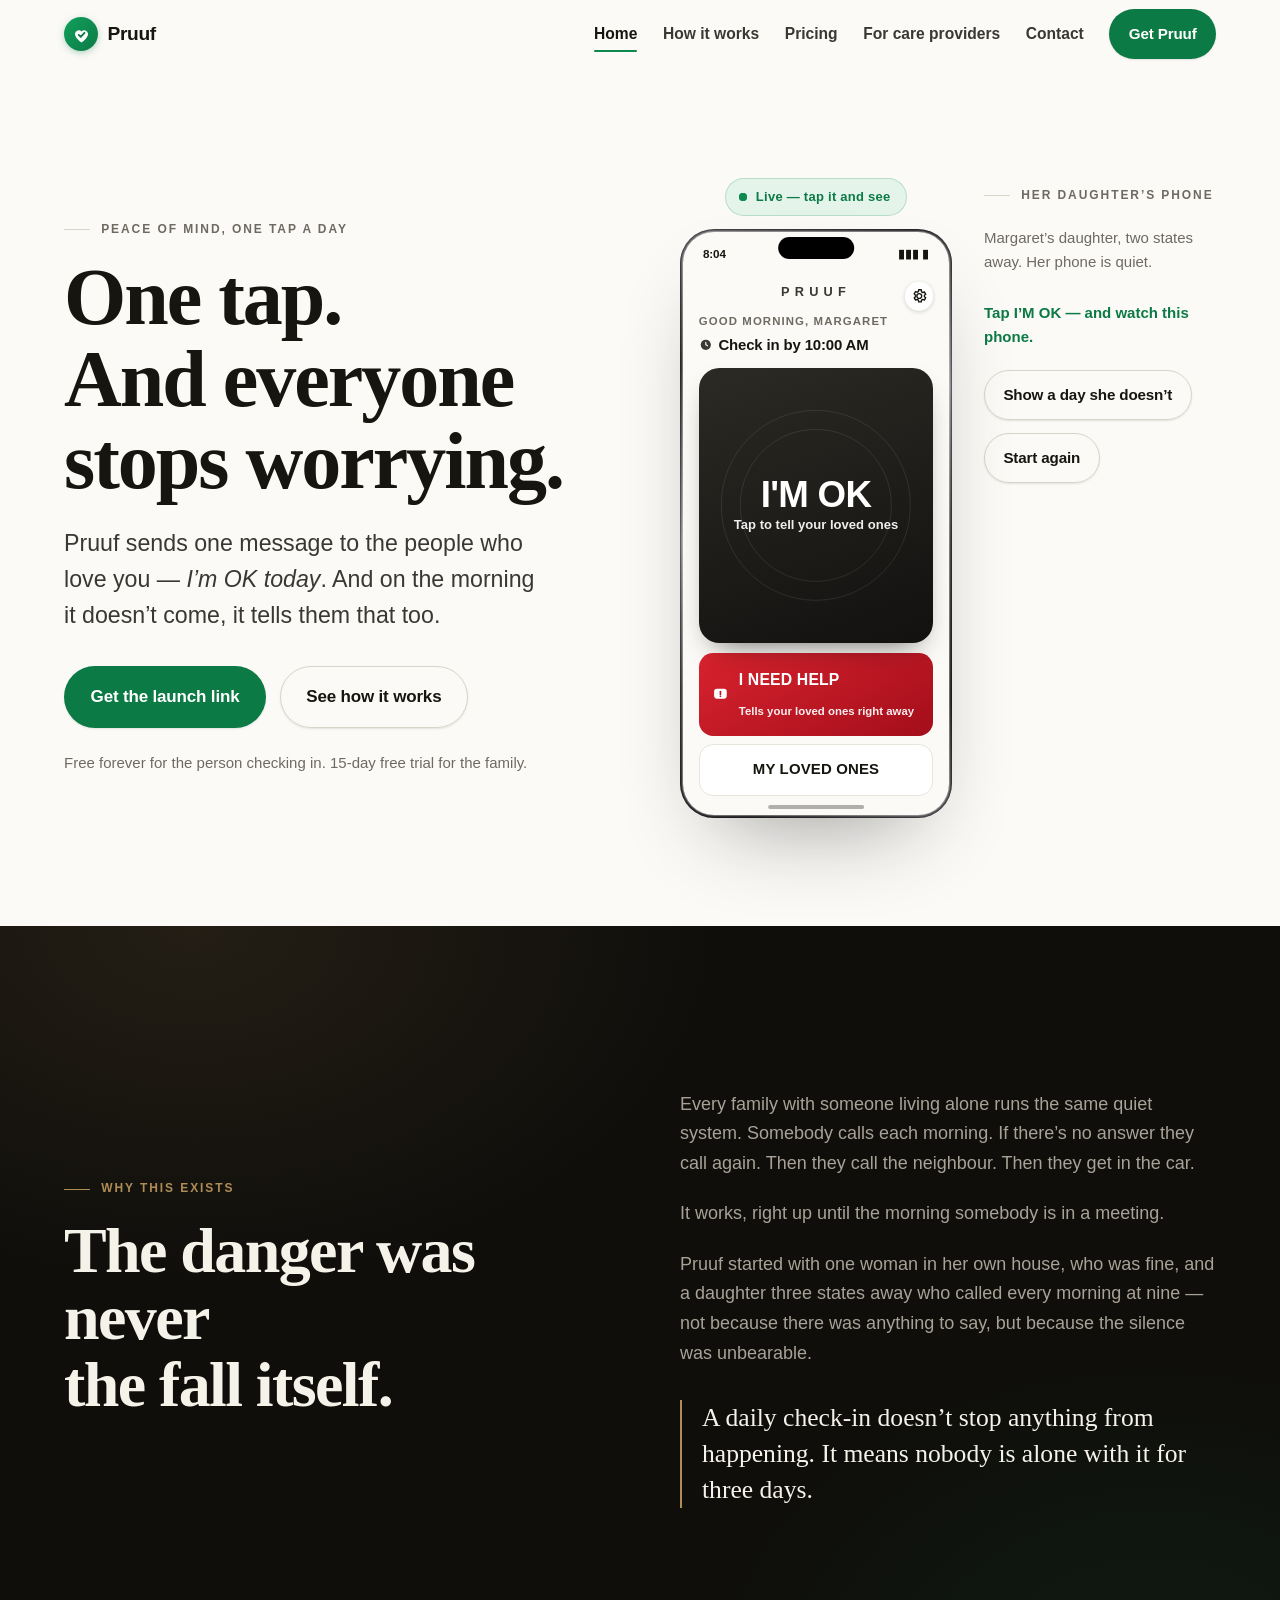
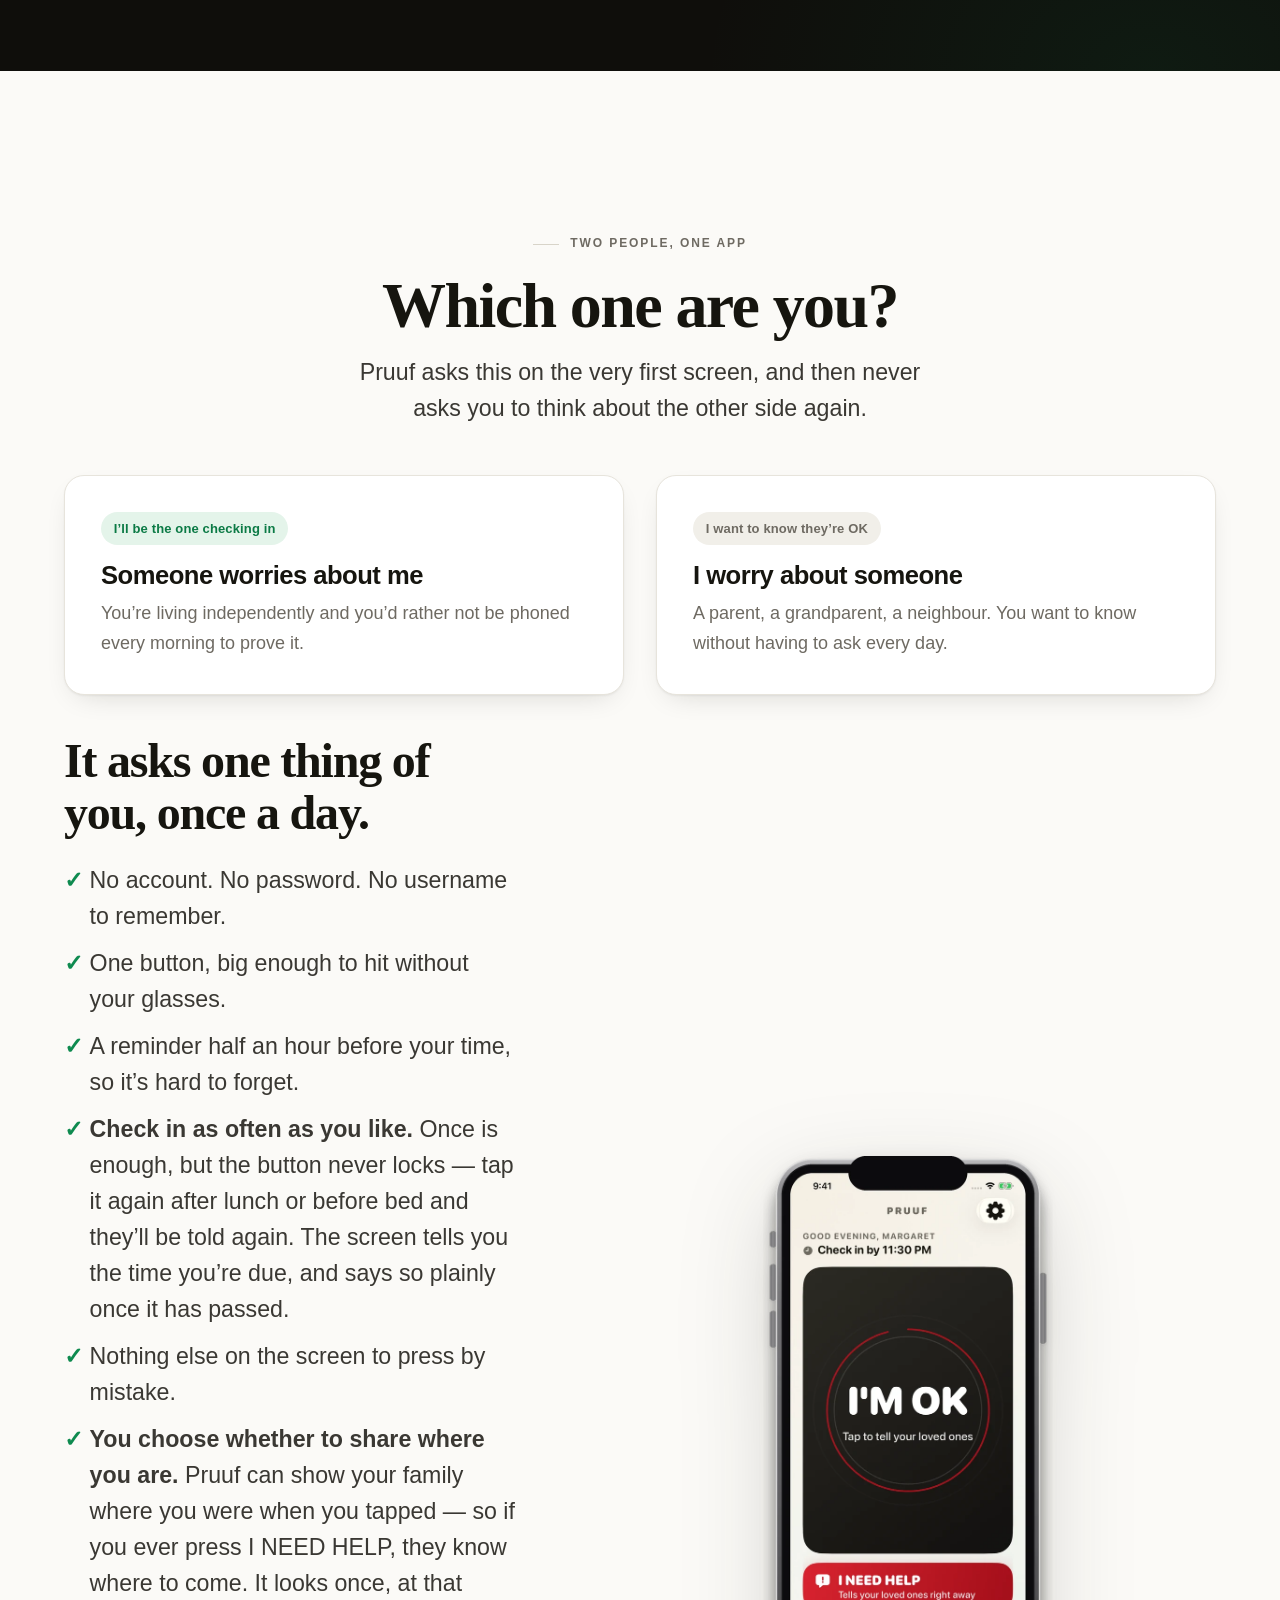
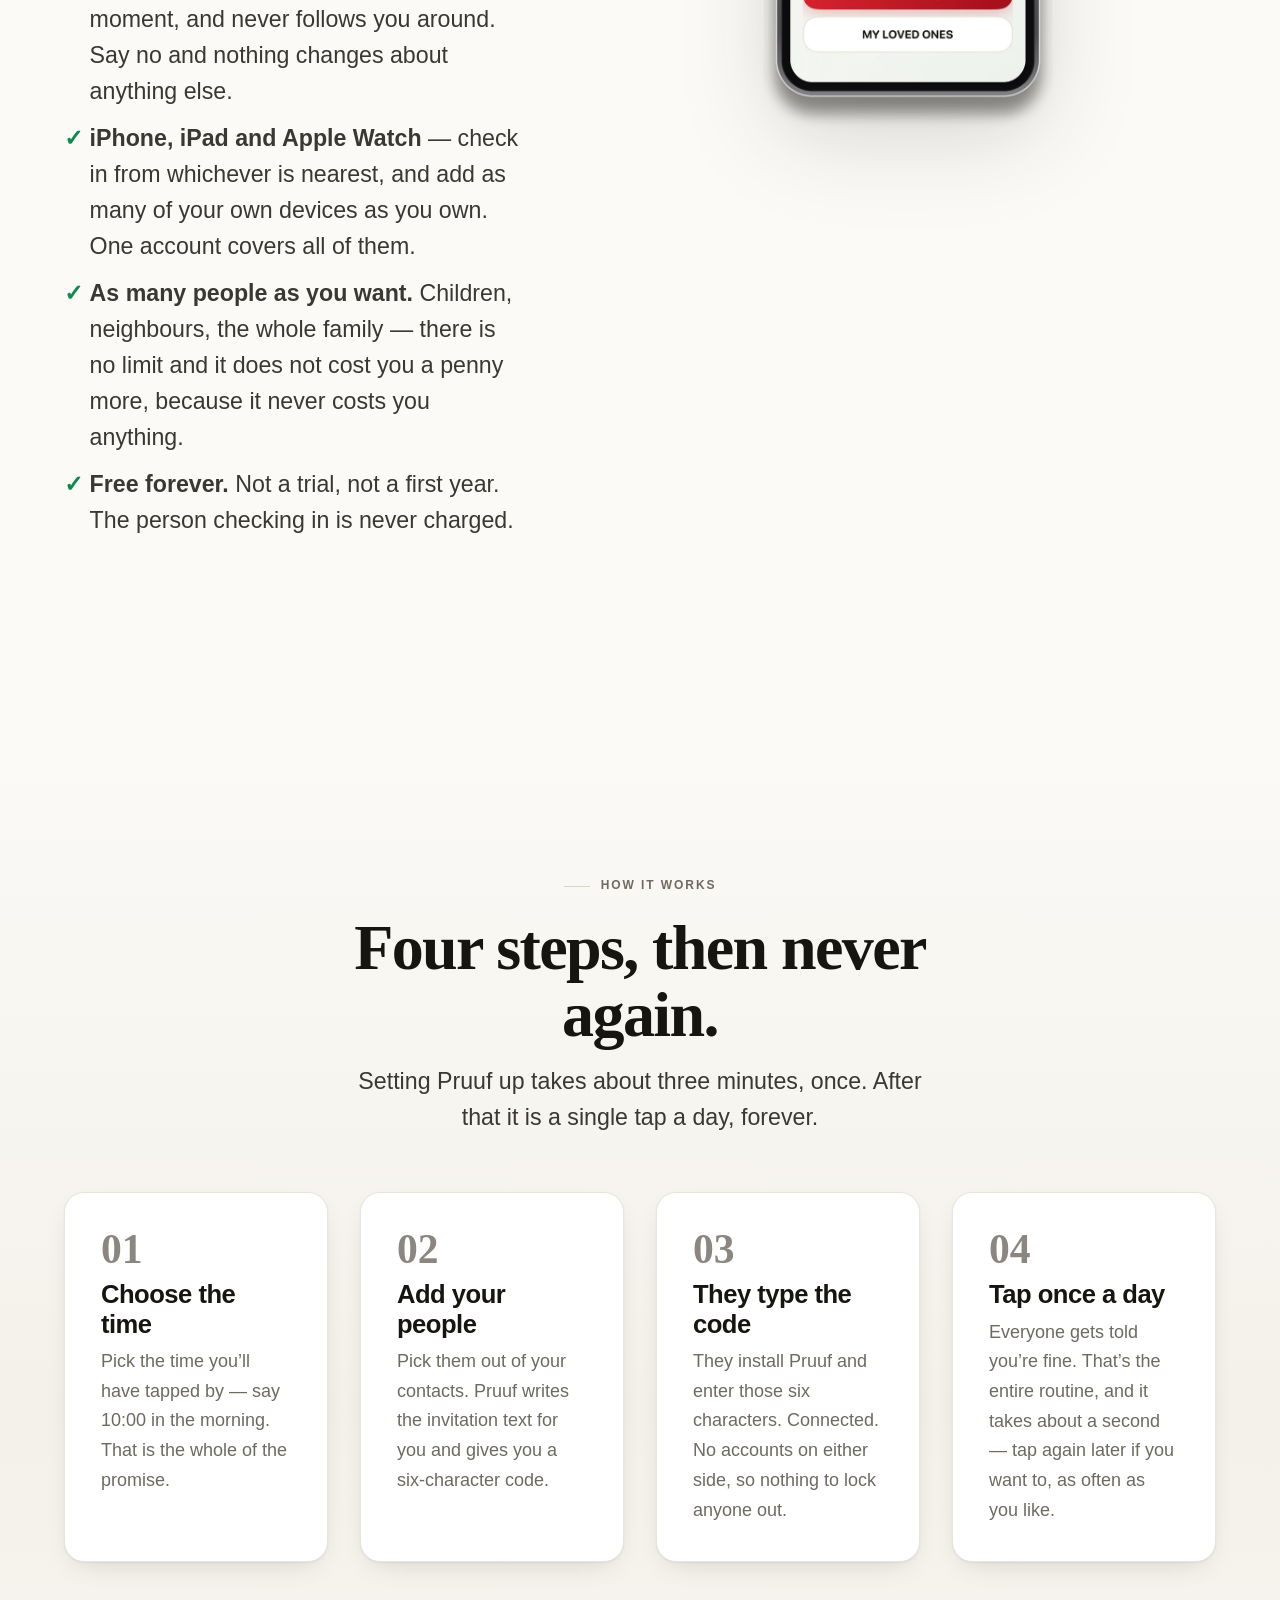
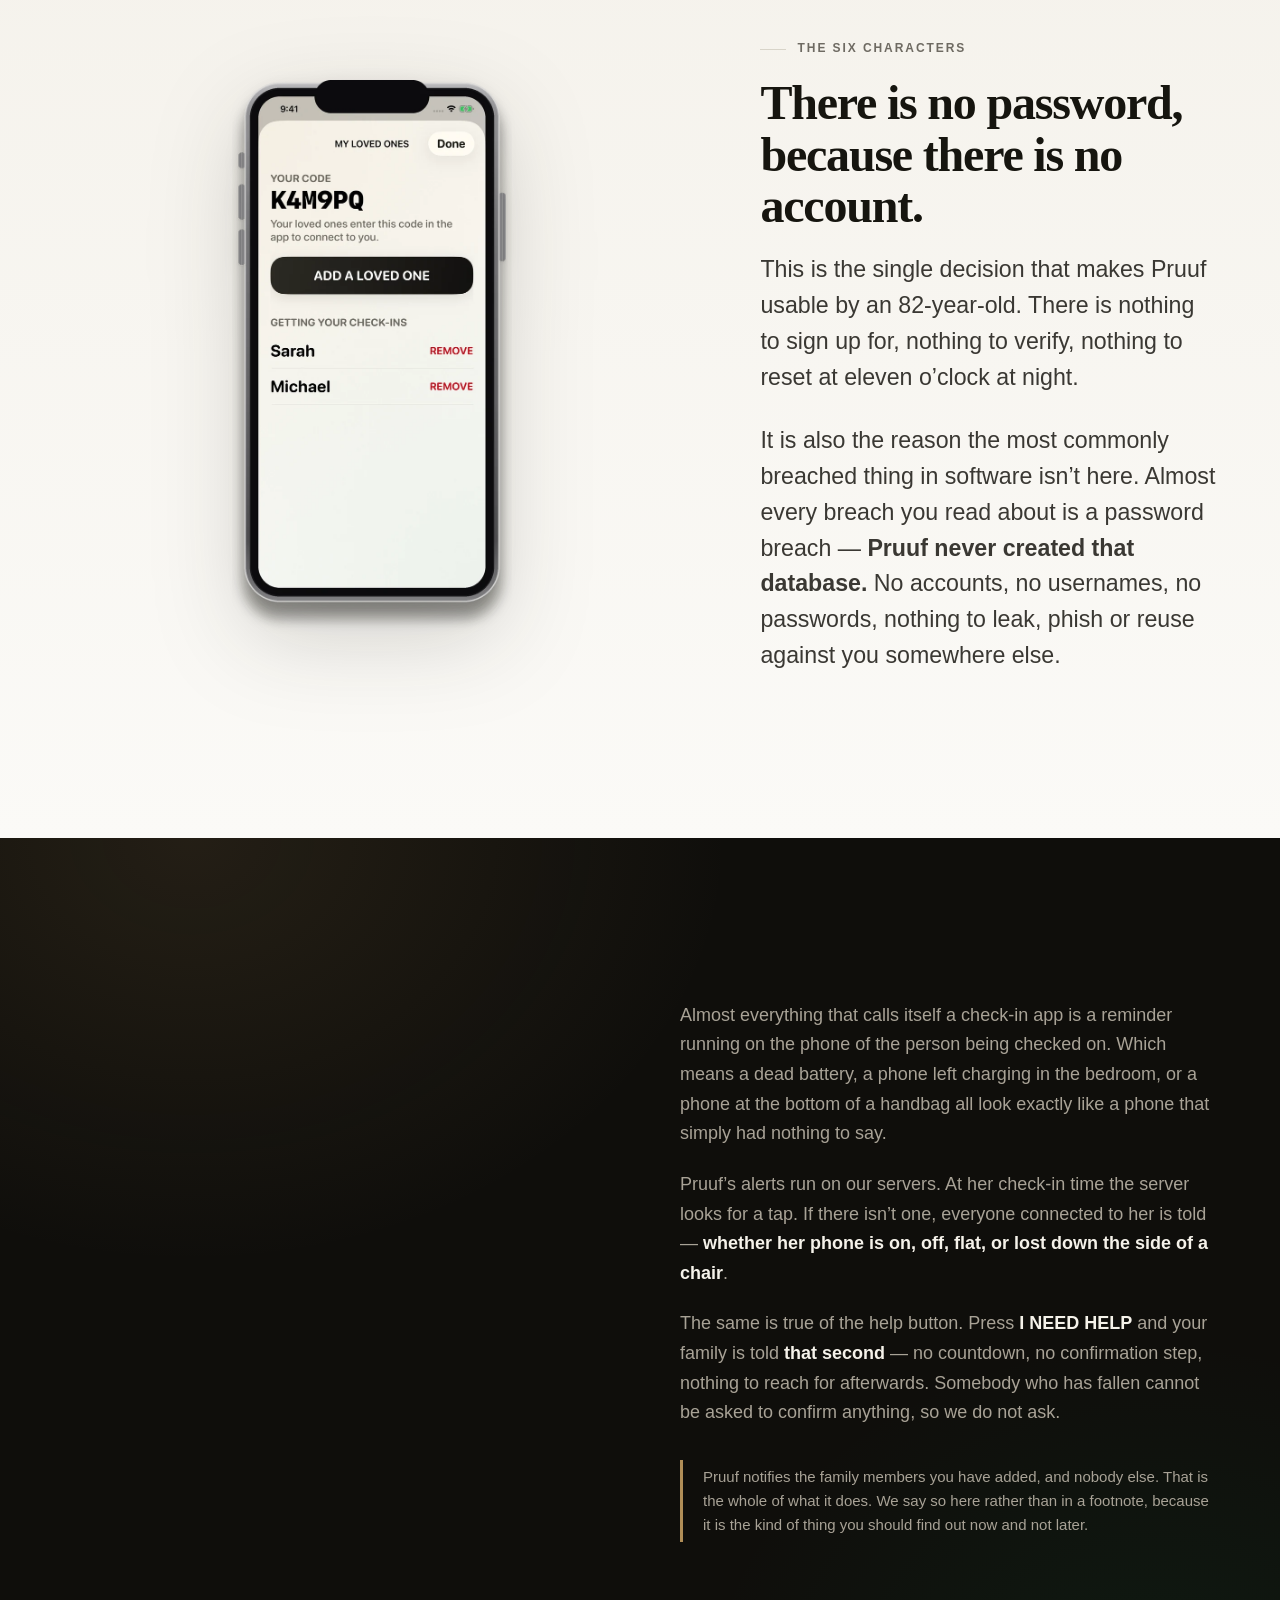
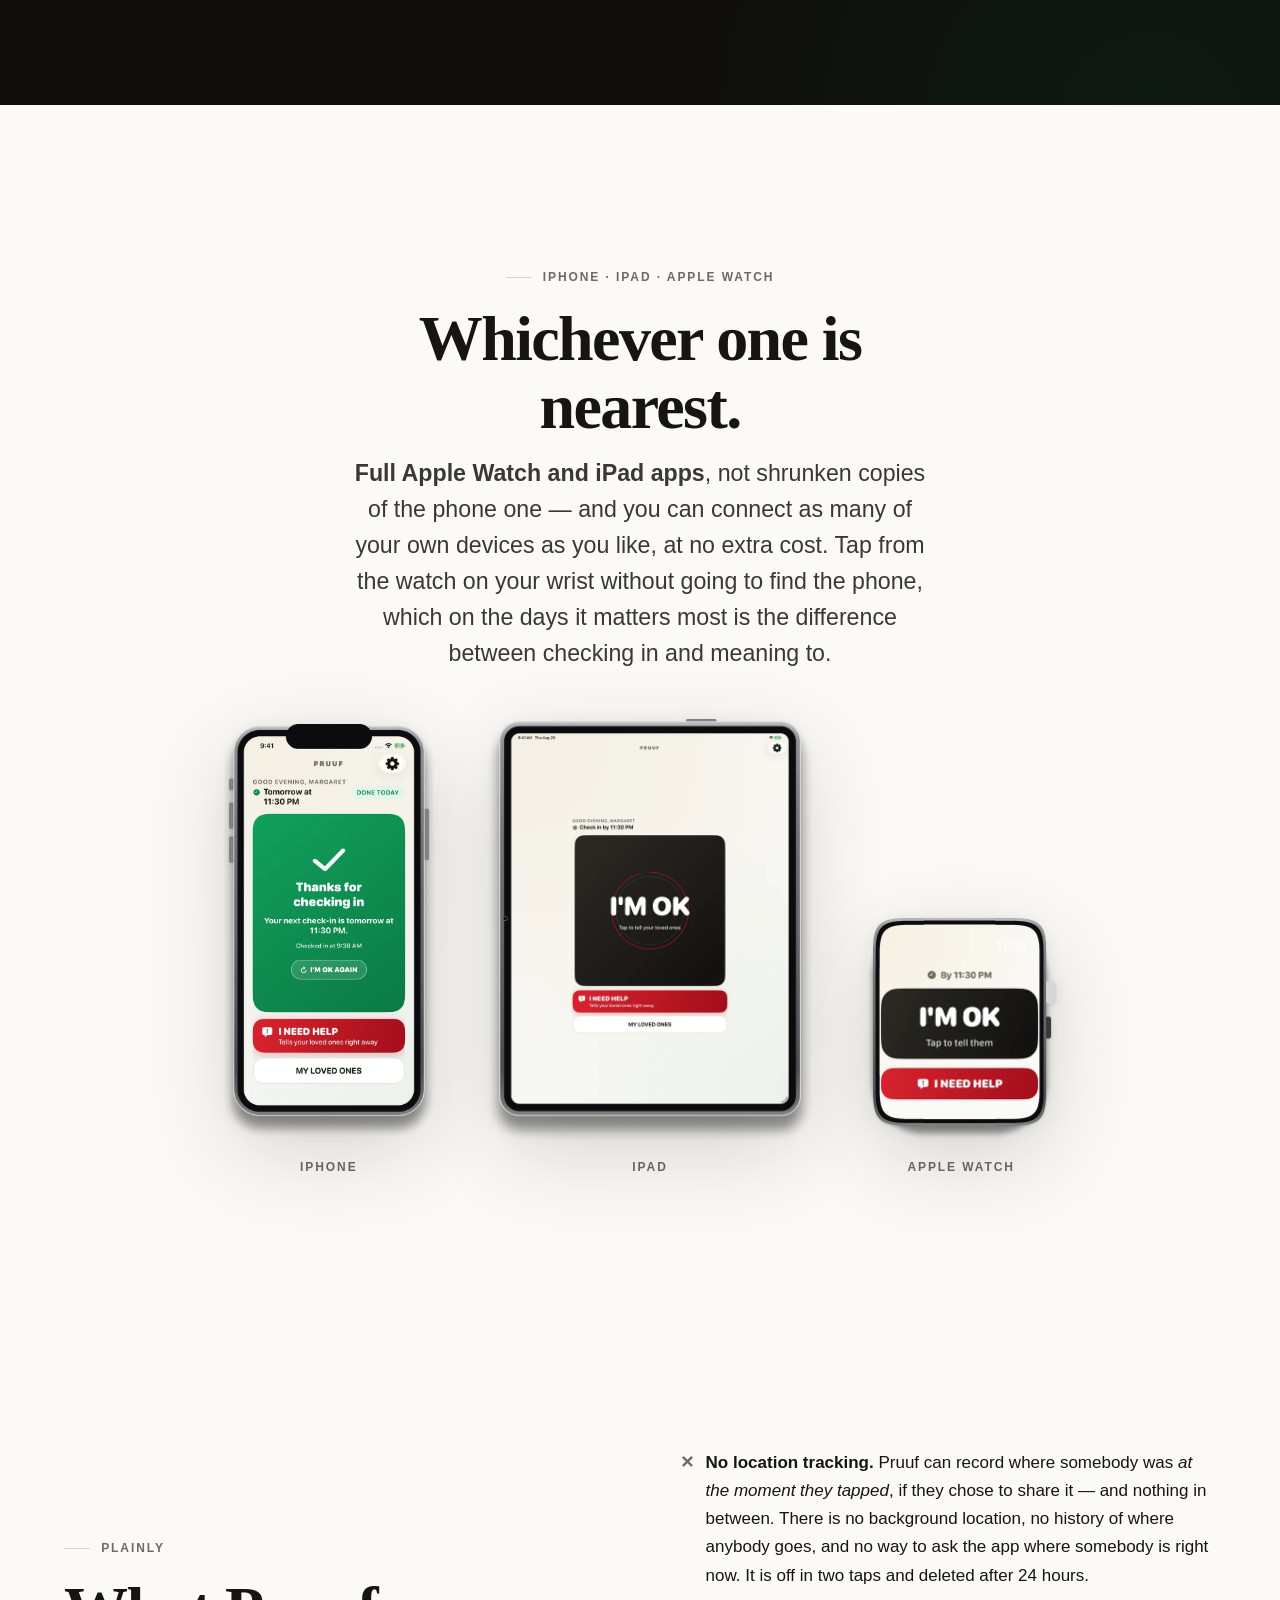
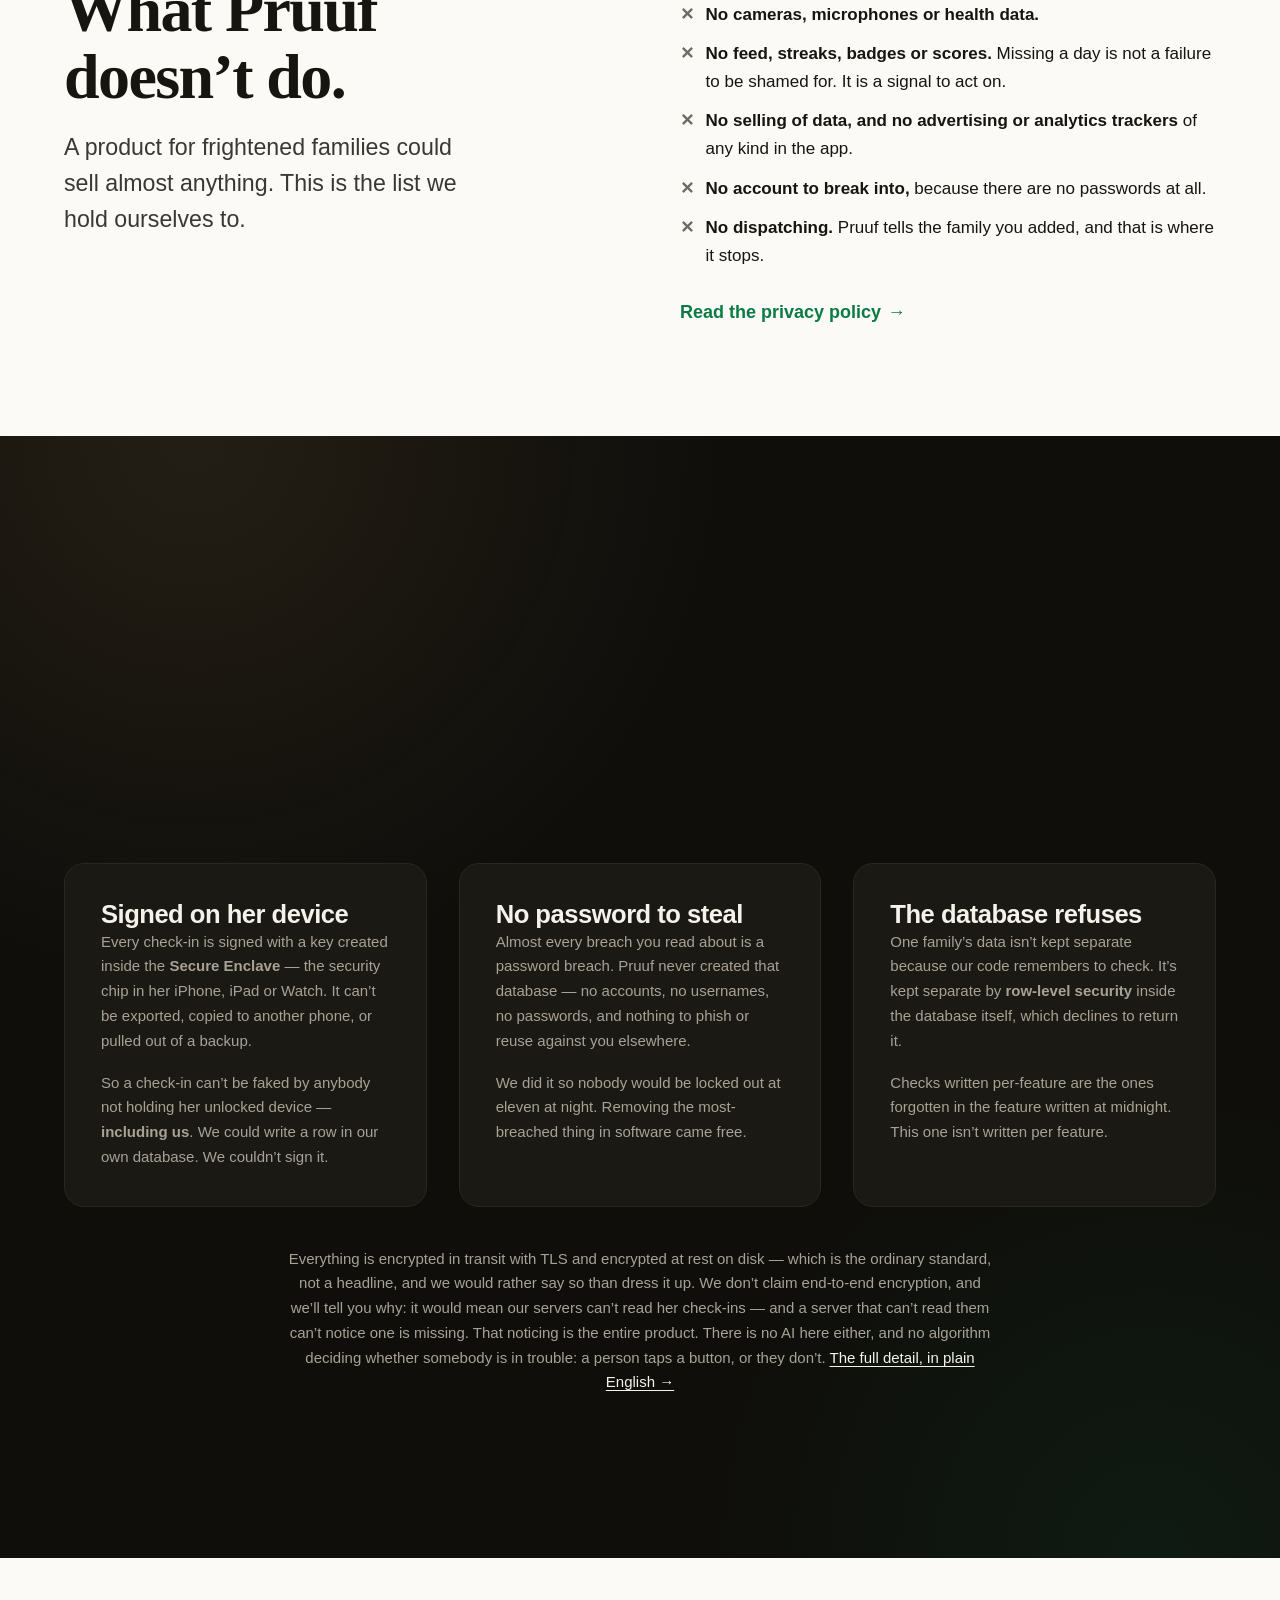
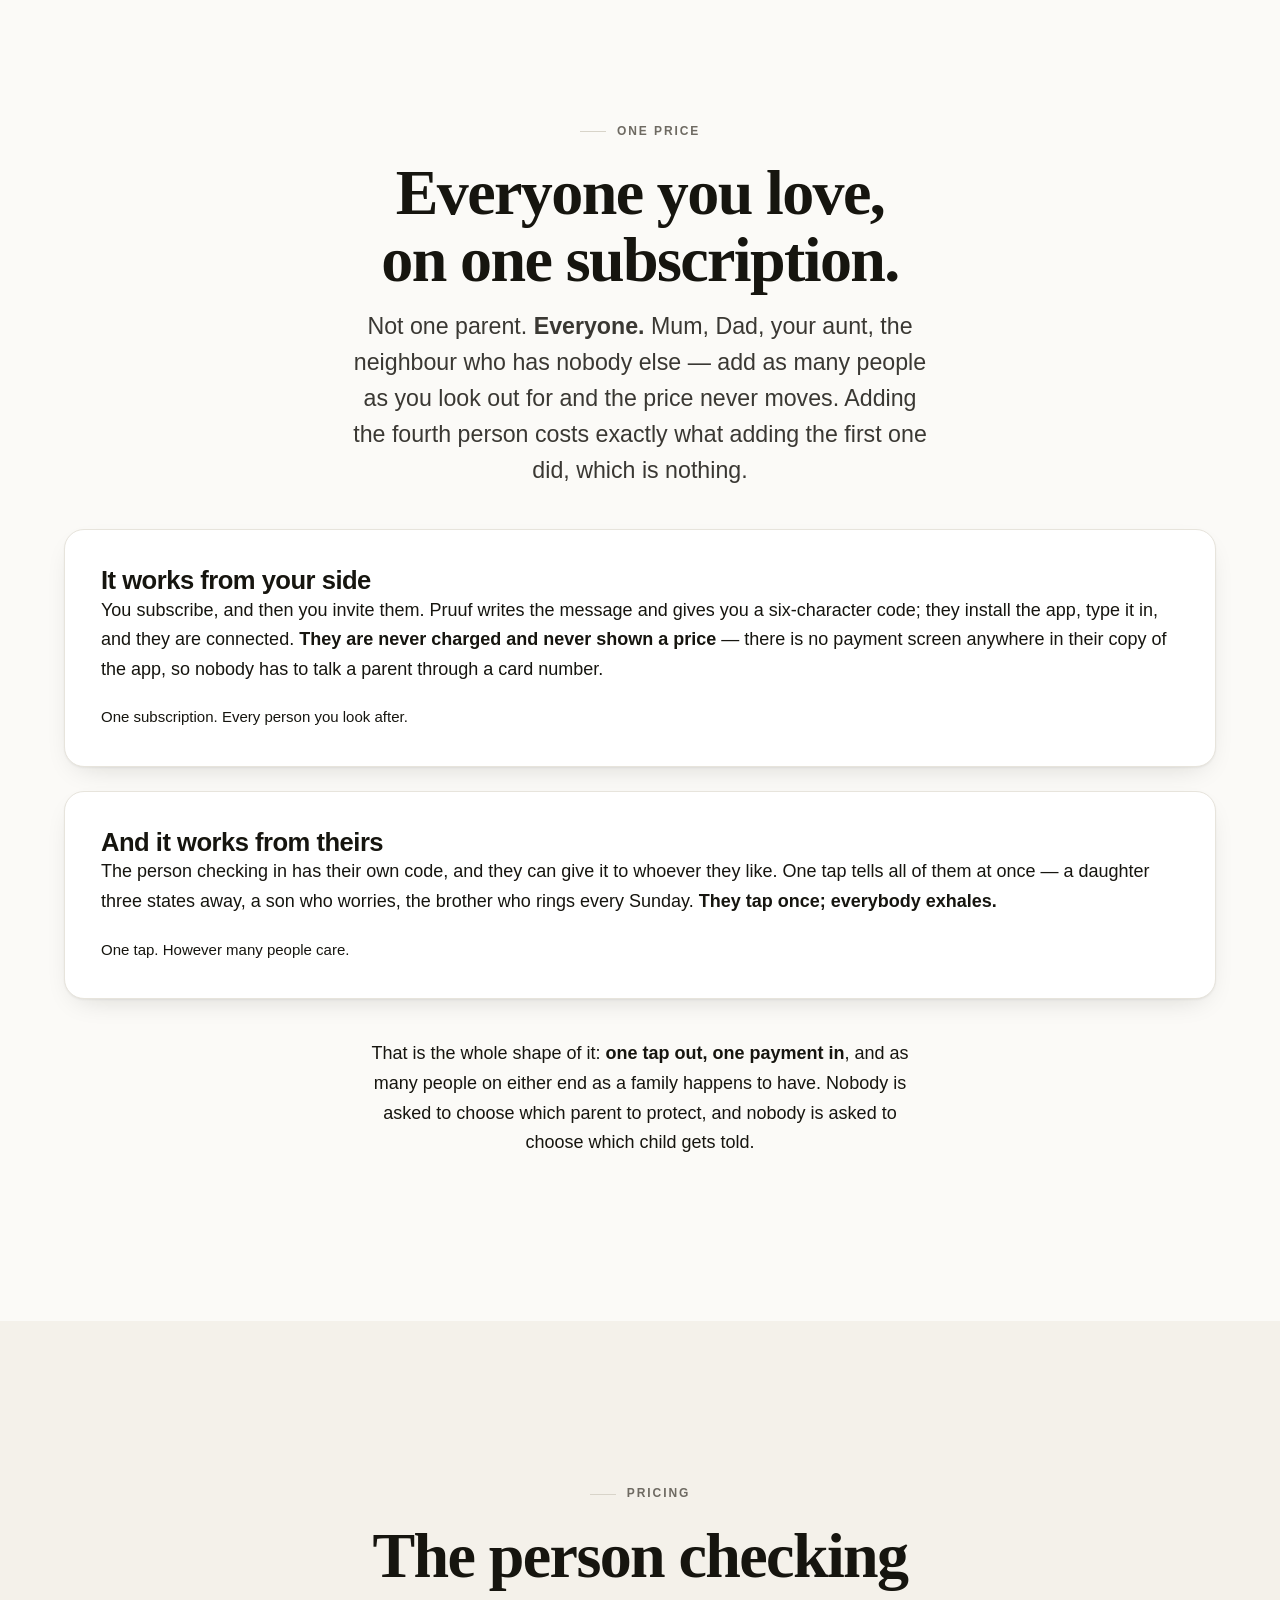
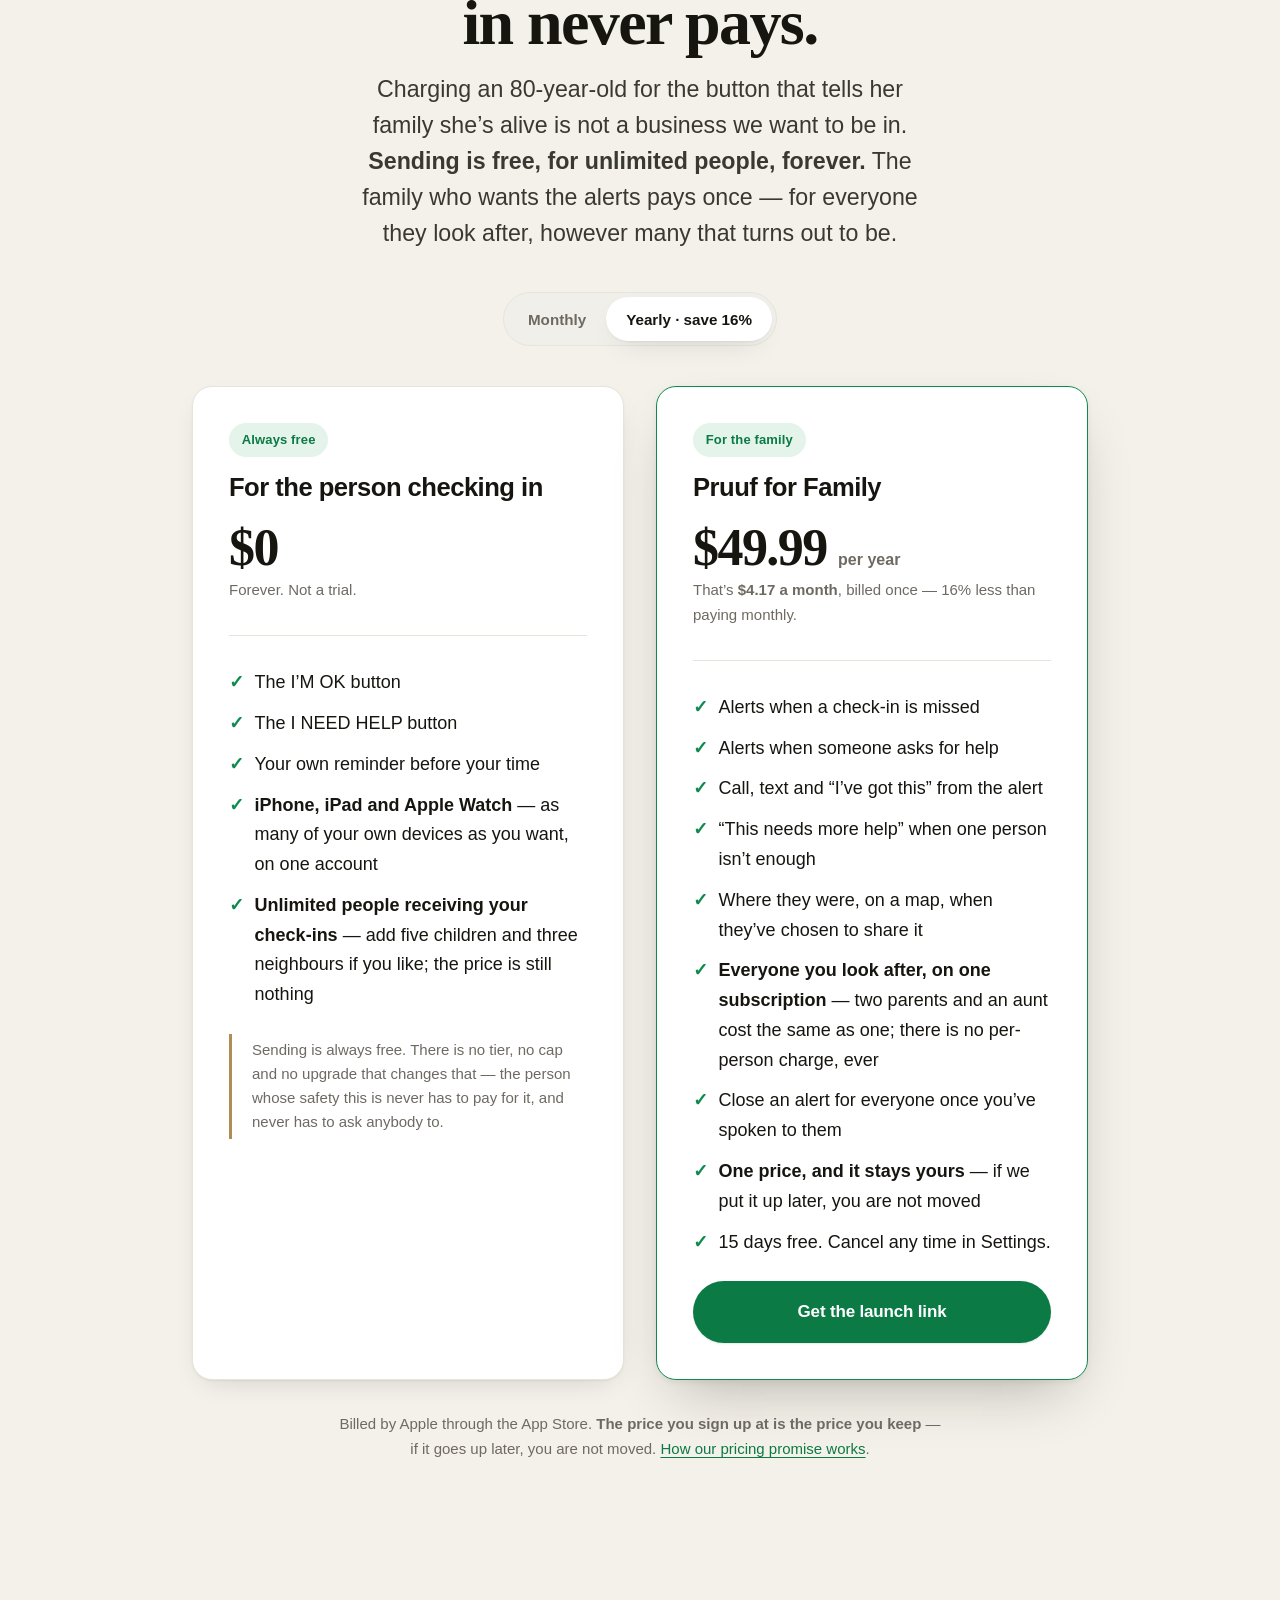
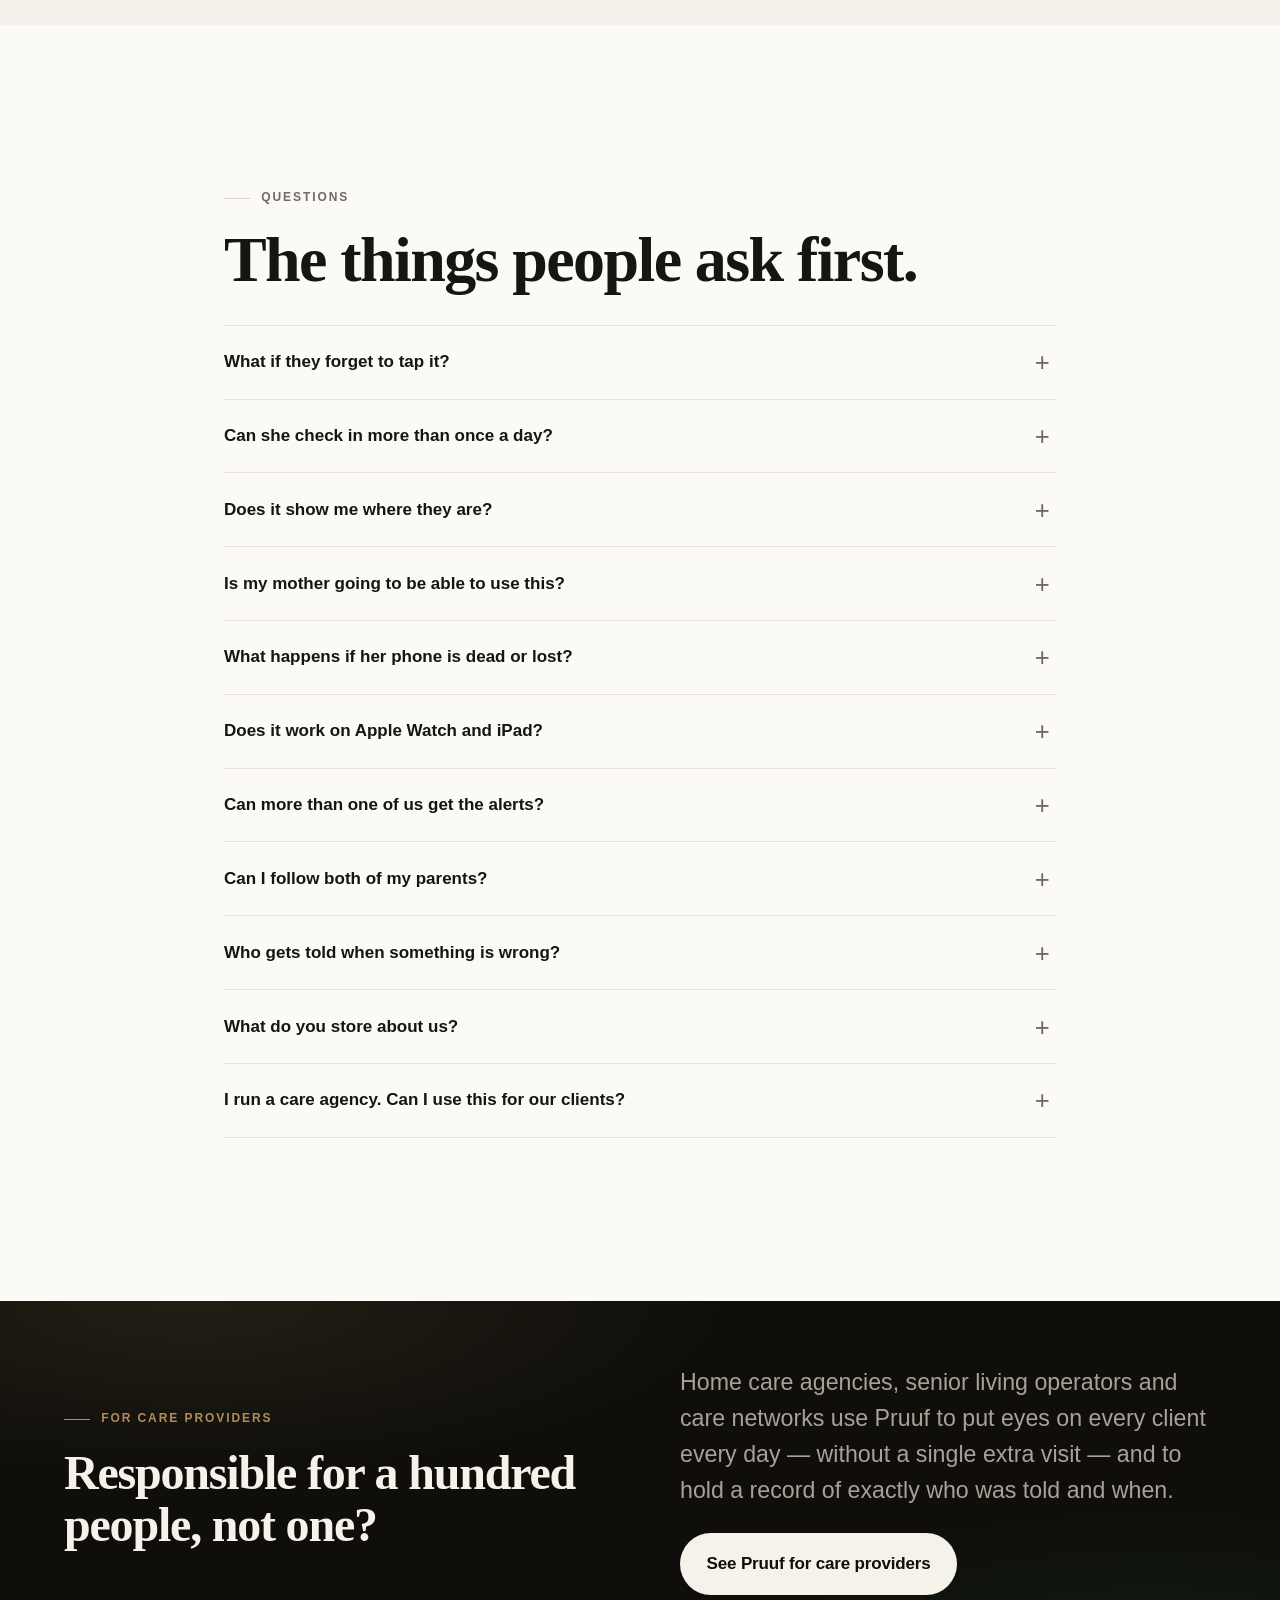
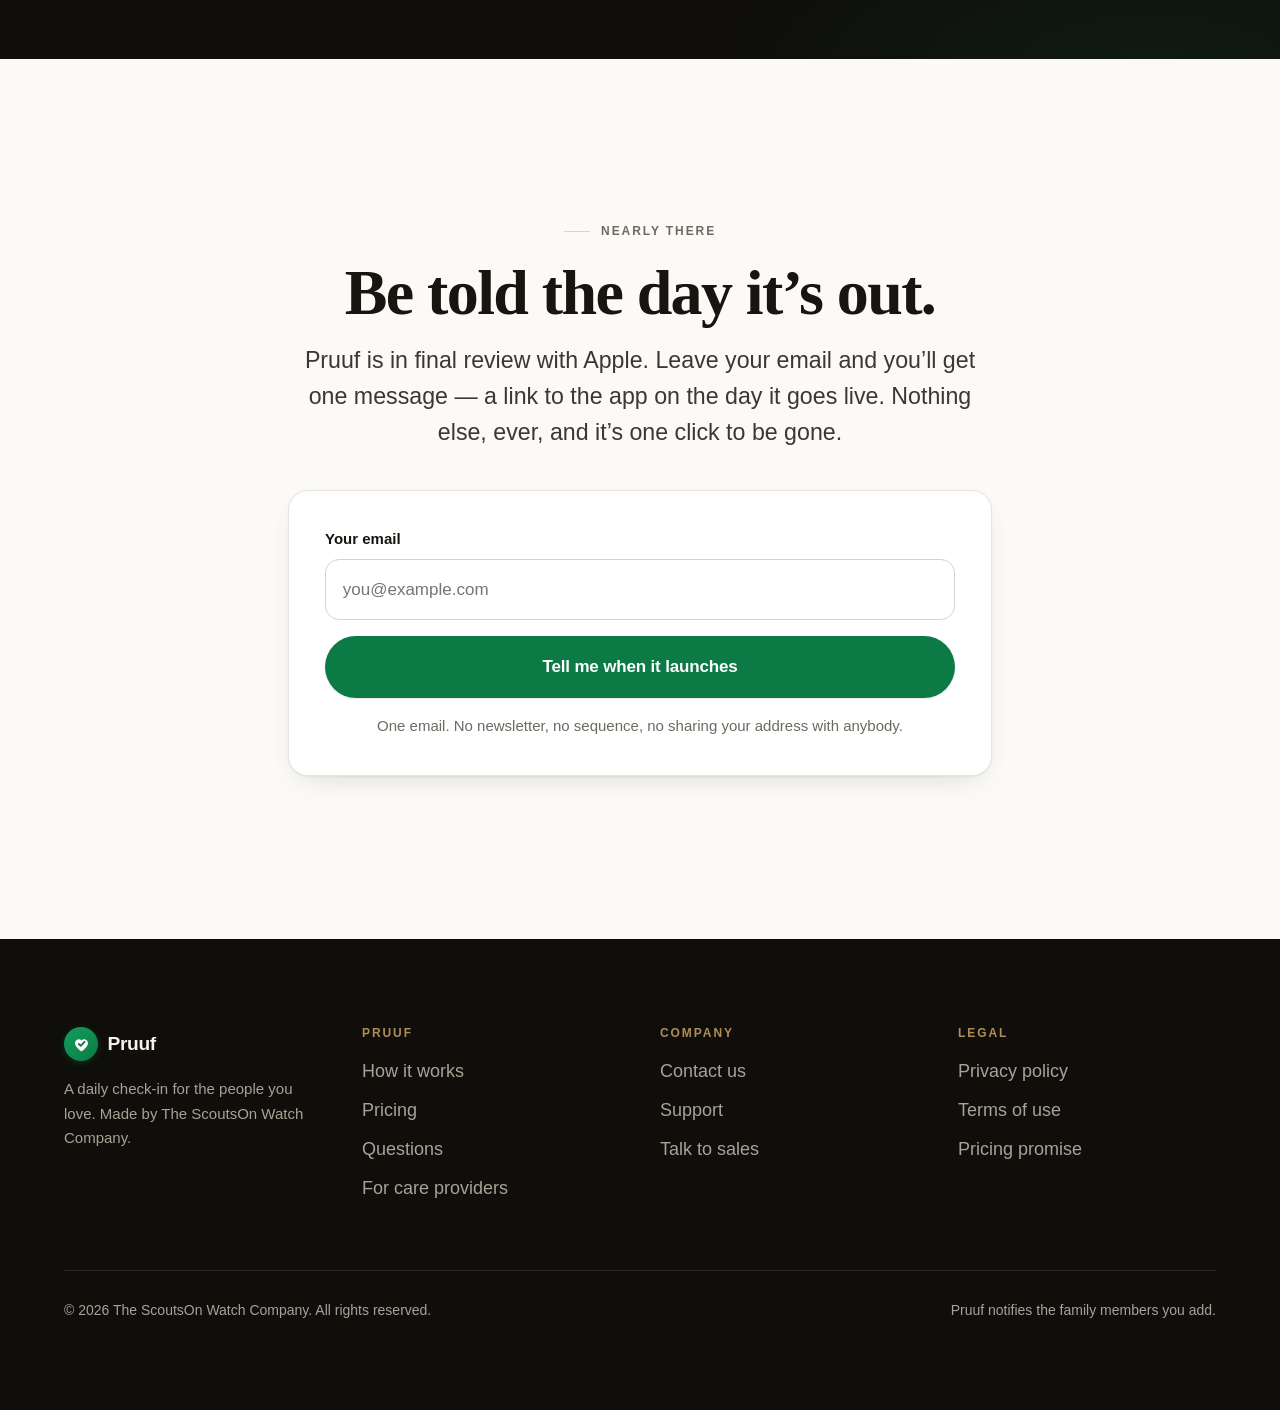
==== commit 7f3ce77d: "Phase 9: the site says only what the code does, and shows only today's app The full read found four " ====
--- a/index.html
+++ b/index.html
@@ -446,8 +446,8 @@
             somebody was <em>at the moment they tapped</em>, if they chose to
             share it — and nothing in between. There is no background location,
             no history of where anybody goes, and no way to ask the app where
-            somebody is right now. It is off in two taps and deleted after 30
-            days.</li>
+            somebody is right now. It is off in two taps and deleted after 24
+            hours.</li>
           <li><strong>No cameras, microphones or health data.</strong></li>
           <li><strong>No feed, streaks, badges or scores.</strong> Missing a day
             is not a failure to be shamed for. It is a signal to act on.</li>
